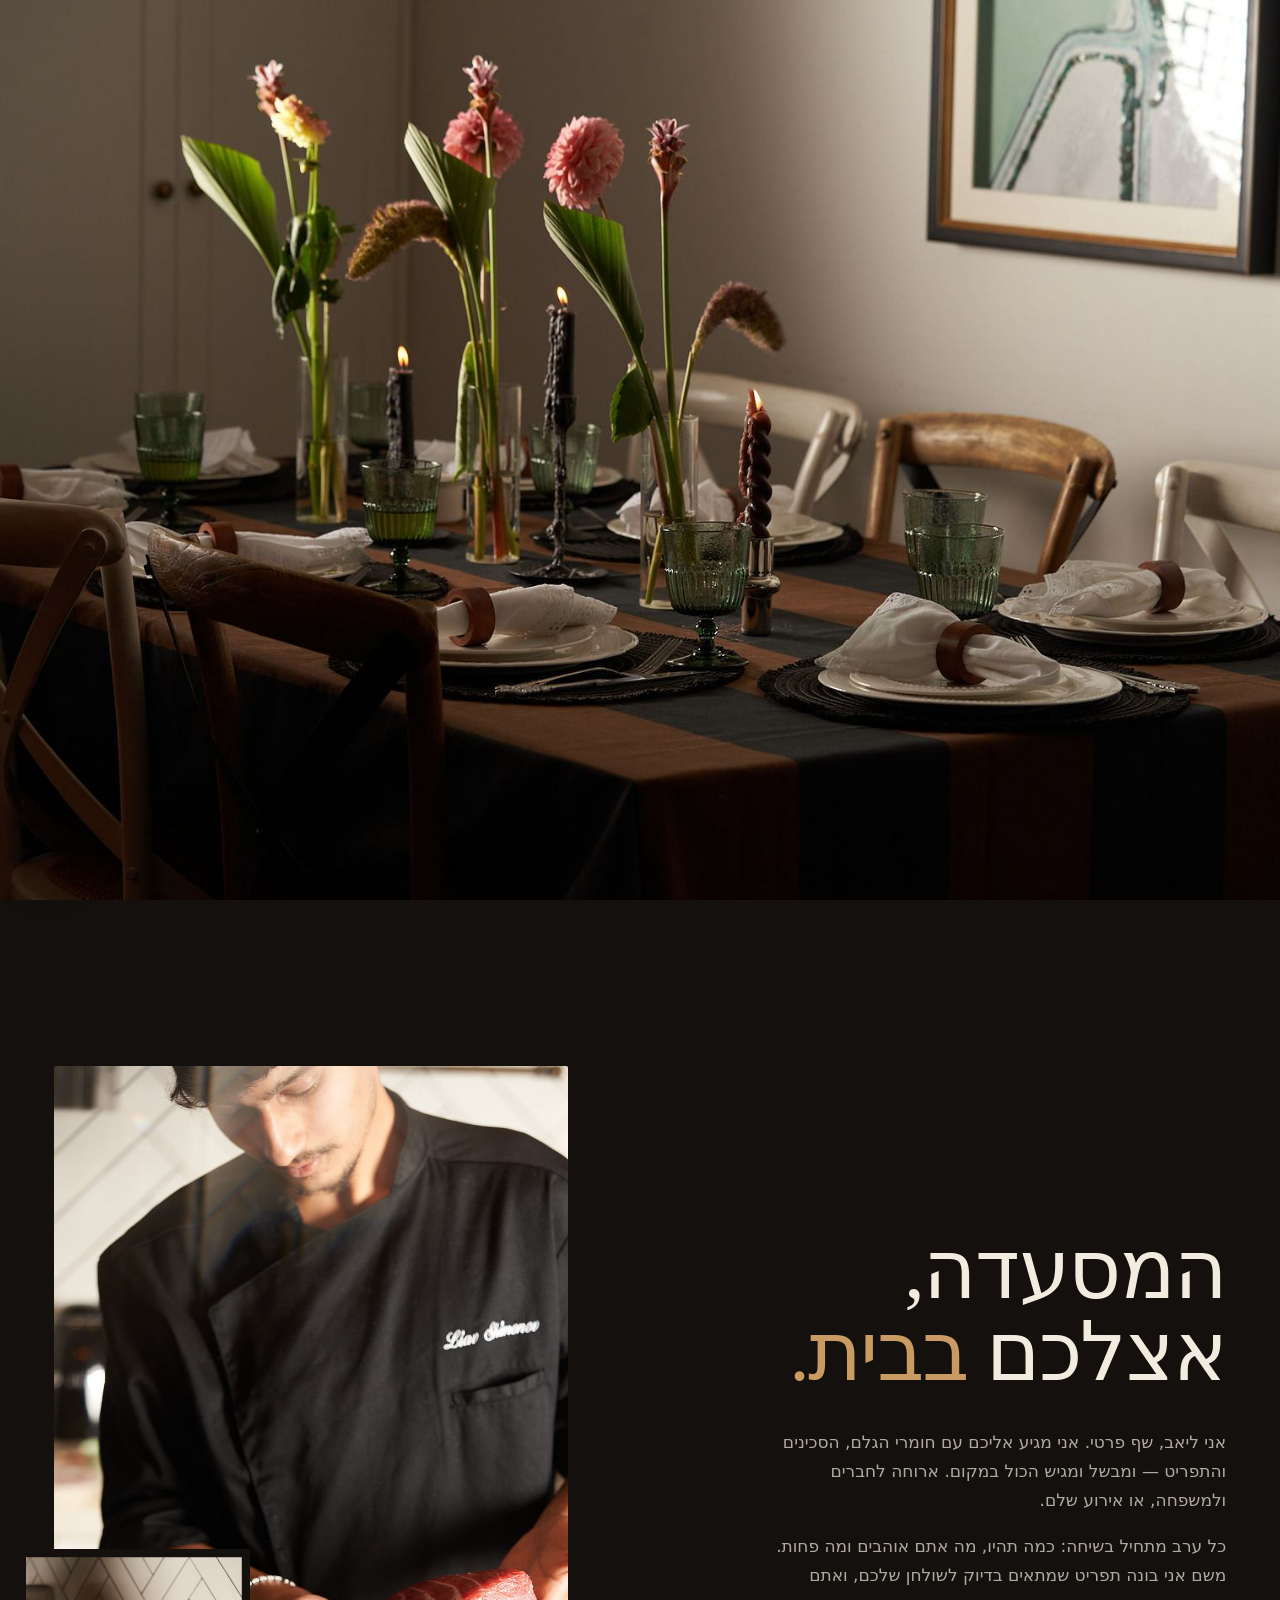
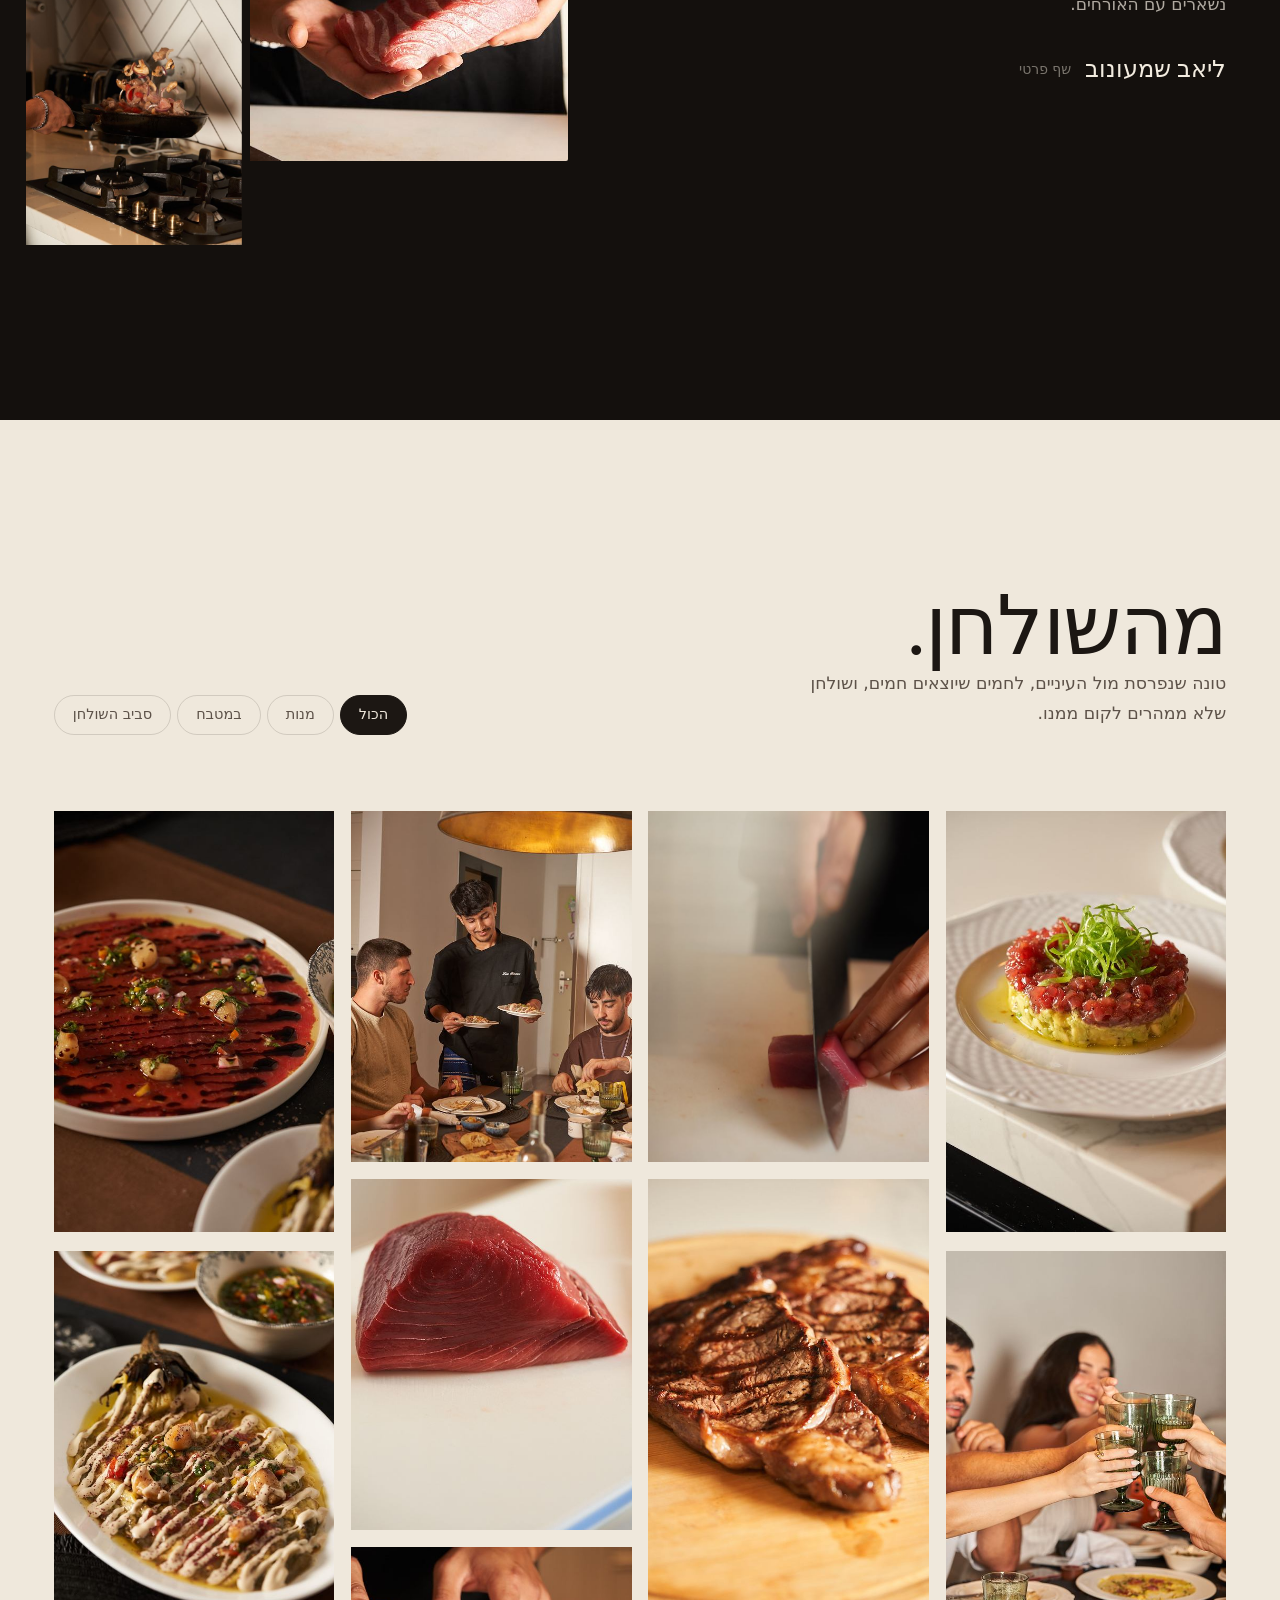
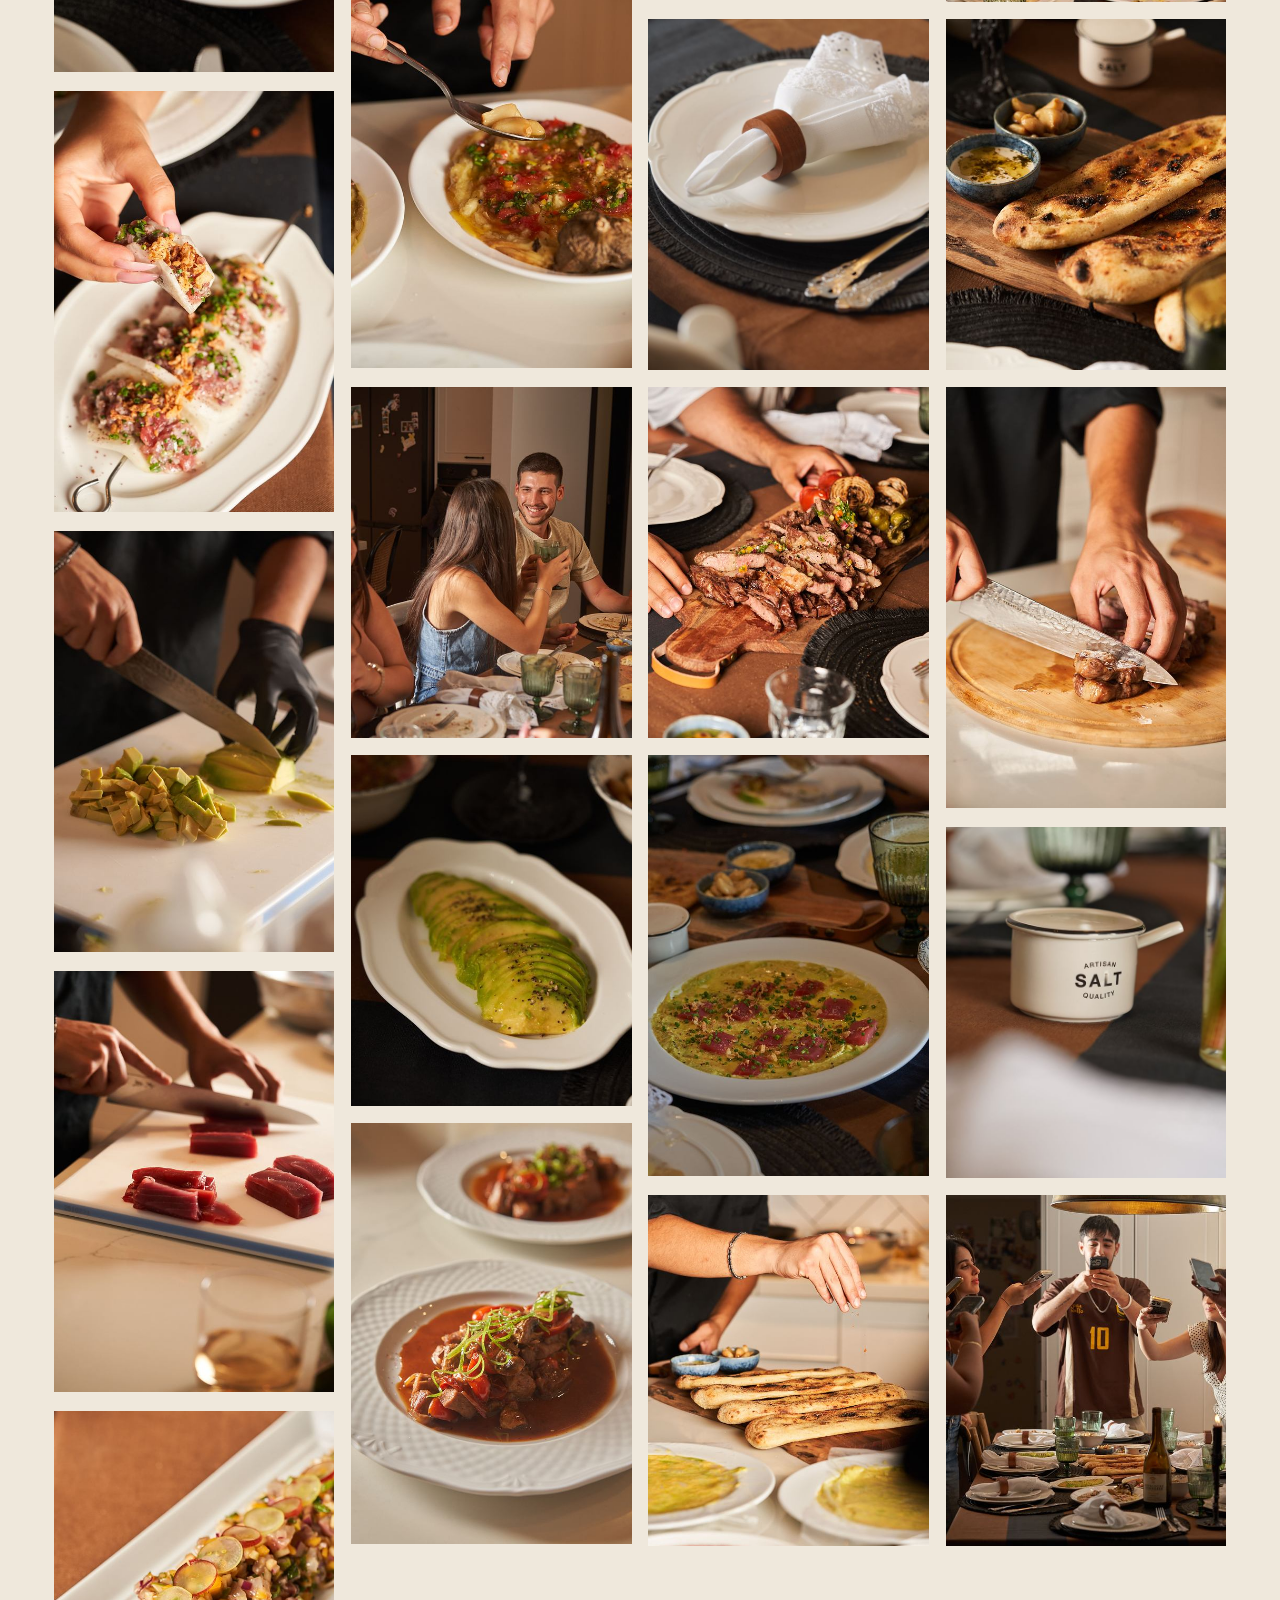
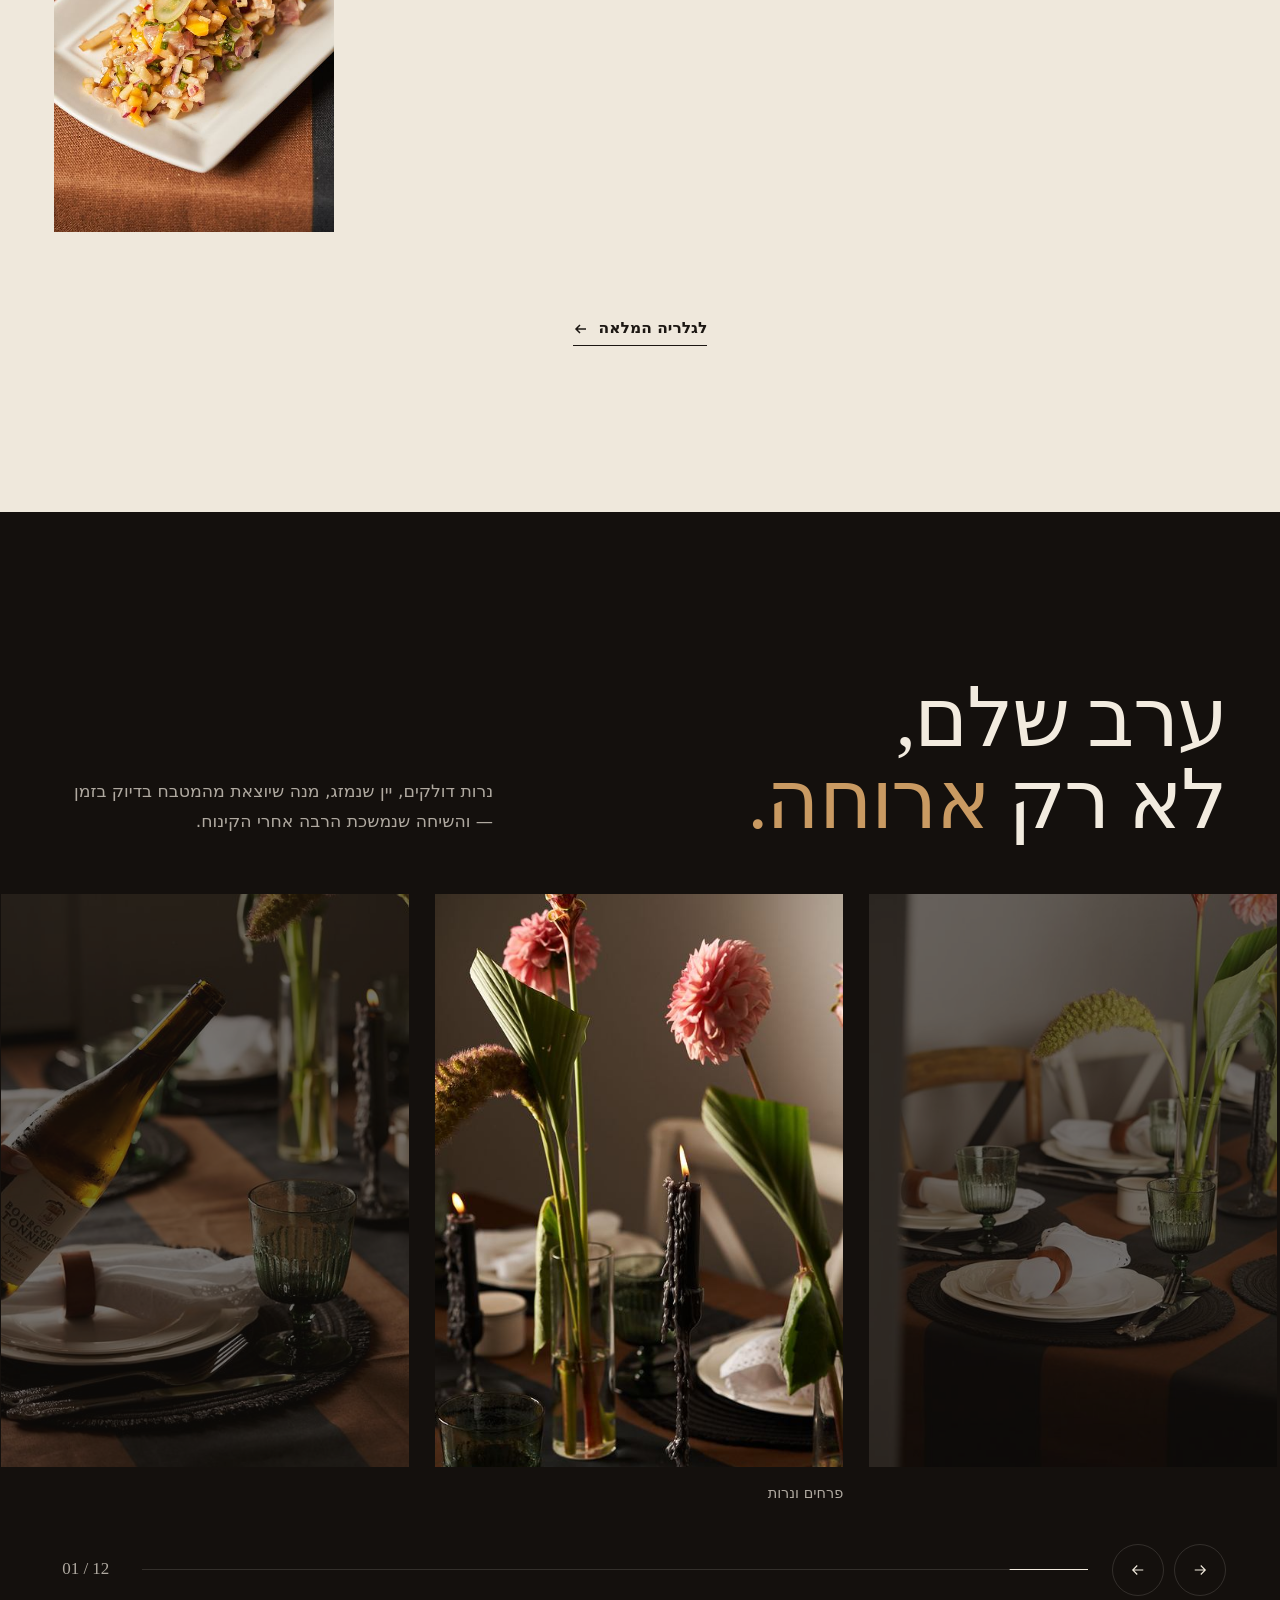
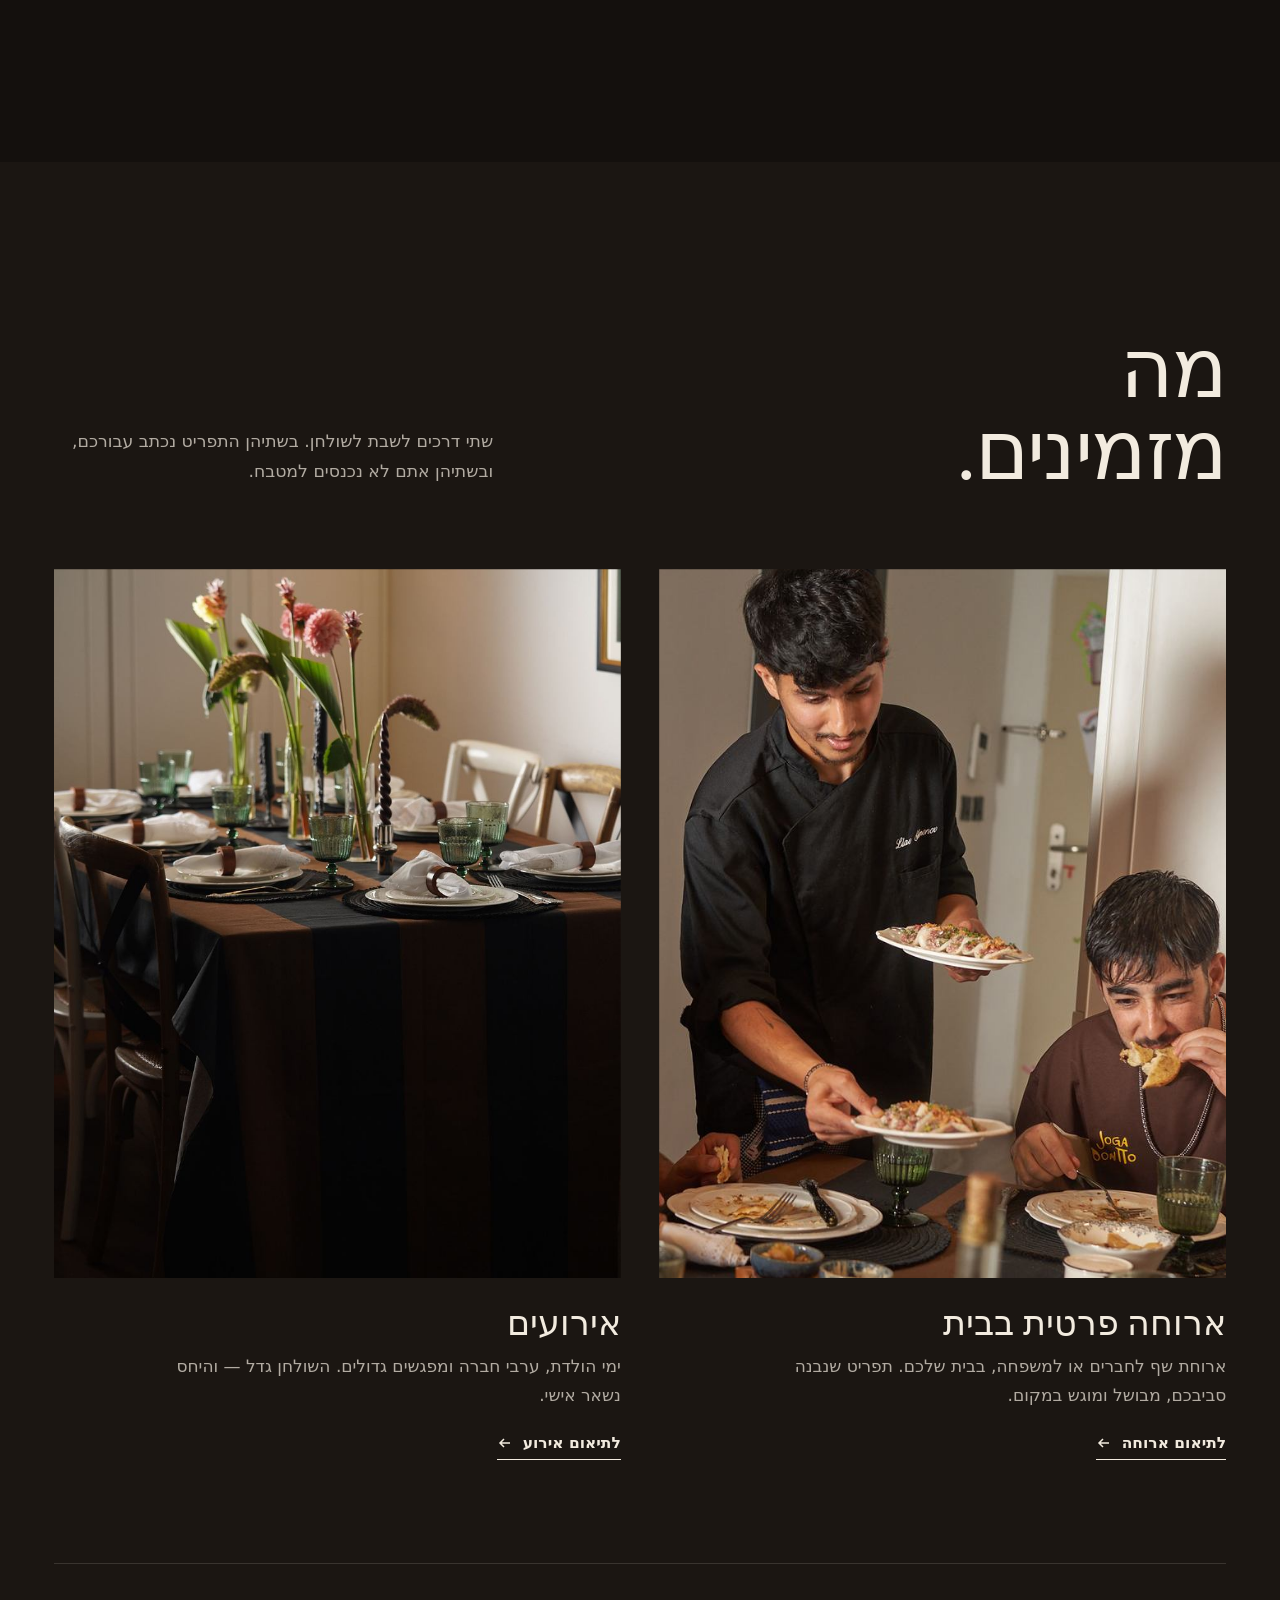
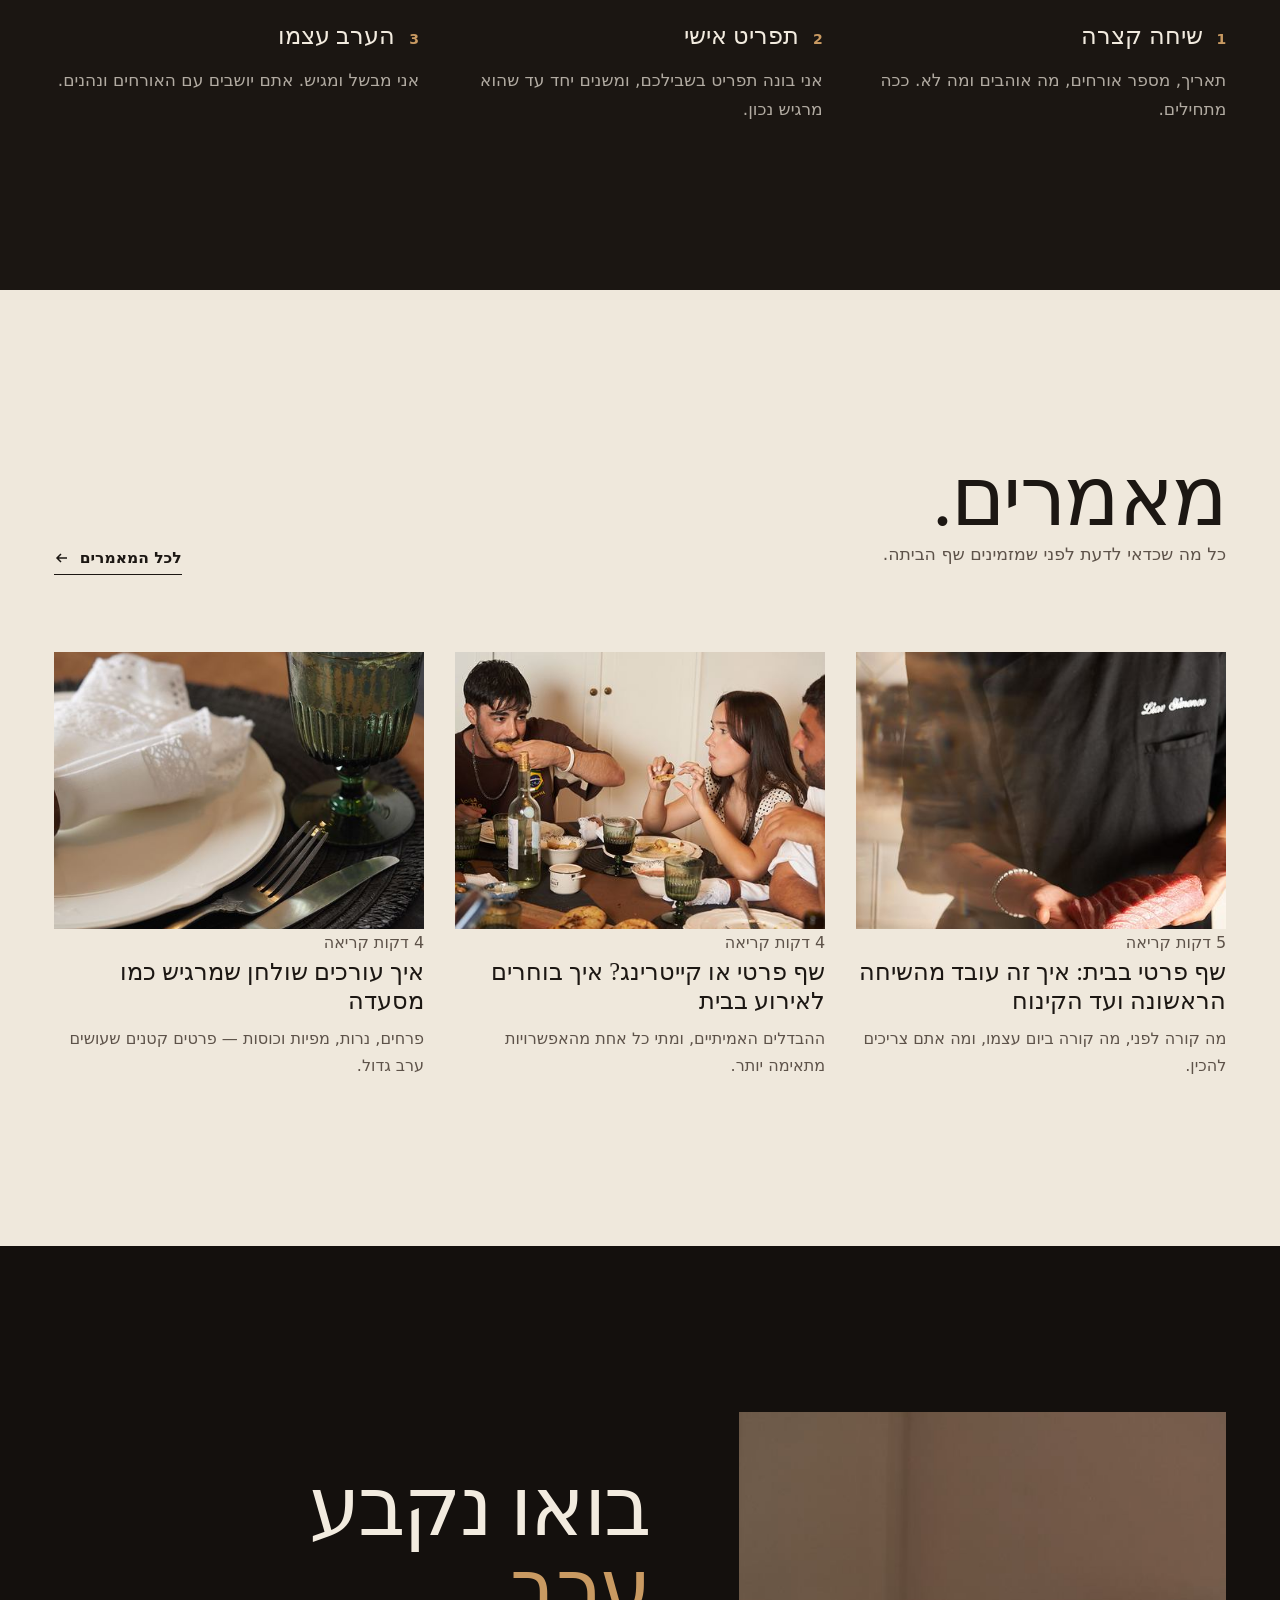
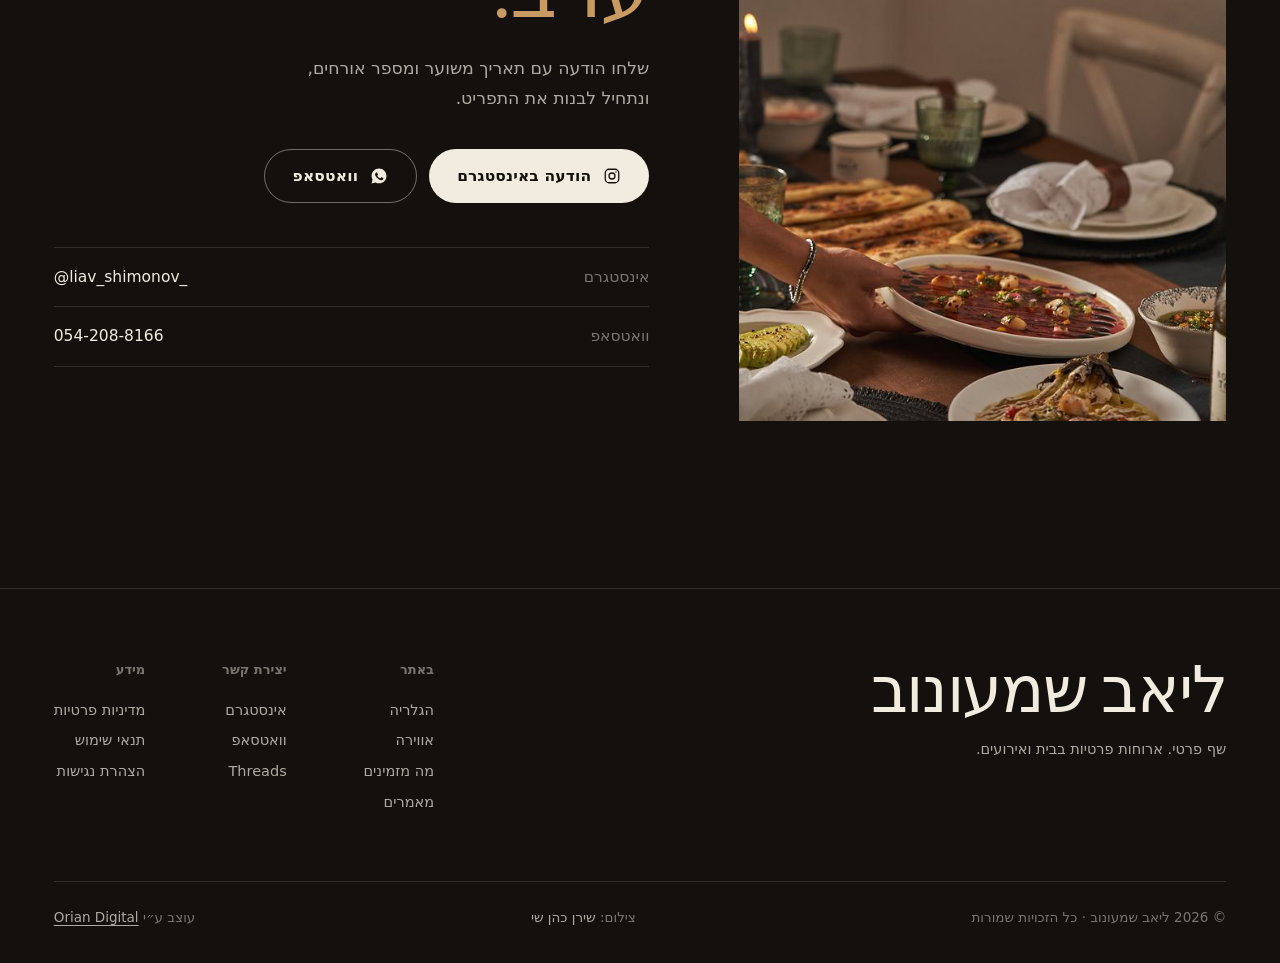
==== index.html @ 71507f9e "Rebuild as a gallery-first site with the professional shoot Shorter and closer to a photo gallery, p" ====
<!DOCTYPE html>
<html lang="he" dir="rtl">
<head>
  <meta charset="UTF-8" />
  <meta name="viewport" content="width=device-width,initial-scale=1,viewport-fit=cover" />
  <meta http-equiv="Content-Security-Policy" content="default-src 'self'; img-src 'self' data: https:; style-src 'self' 'unsafe-inline' https://fonts.googleapis.com; font-src 'self' data: https://fonts.gstatic.com; script-src 'self'; connect-src 'self'; base-uri 'self'; form-action 'self'; upgrade-insecure-requests" />
  <meta name="referrer" content="strict-origin-when-cross-origin" />
  <title>ליאב שמעונוב · שף פרטי — ארוחות שף בבית ואירועים</title>
  <meta name="description" content="ליאב שמעונוב, שף פרטי. ארוחות שף פרטיות בבית שלכם ואירועים — תפריט שנבנה סביבכם, מבושל ומוגש במקום. אוכל. אנשים. חוויות." />
  <link rel="canonical" href="https://oriantoledano-ship-it.github.io/liav-chef/" />
  <meta property="og:type" content="website" />
  <meta property="og:locale" content="he_IL" />
  <meta property="og:title" content="ליאב שמעונוב · שף פרטי" />
  <meta property="og:description" content="ארוחות שף פרטיות בבית ואירועים. אוכל. אנשים. חוויות." />
  <meta property="og:image" content="https://oriantoledano-ship-it.github.io/liav-chef/assets/img/hero-wide-1200.jpg" />
  <meta property="og:url" content="https://oriantoledano-ship-it.github.io/liav-chef/" />
  <meta name="twitter:card" content="summary_large_image" />
  <meta name="theme-color" content="#14100d" />
  <link rel="icon" type="image/png" href="assets/favicon.png" />
  <link rel="apple-touch-icon" href="assets/favicon.png" />
  <link rel="preconnect" href="https://fonts.googleapis.com" />
  <link rel="preconnect" href="https://fonts.gstatic.com" crossorigin />
  <link href="https://fonts.googleapis.com/css2?family=Frank+Ruhl+Libre:wght@300;400;500&family=Assistant:wght@300;400;600&display=swap" rel="stylesheet" />
  <link rel="preload" as="image" href="assets/img/hero-wide-2000.jpg" media="(min-width:761px)" />
  <link rel="preload" as="image" href="assets/img/hero-tall-800.jpg" media="(max-width:760px)" />
  <link rel="stylesheet" href="assets/vendor/swiper-bundle.min.css" />
  <link rel="stylesheet" href="assets/site.css?v=1" />
  <script src="assets/boot.js?v=1"></script>
  <noscript><style>.ld{display:none!important}</style></noscript>
  <script type="application/ld+json">
  {"@context":"https://schema.org","@type":"Person","name":"ליאב שמעונוב","jobTitle":"שף פרטי","description":"ארוחות שף פרטיות בבית ואירועים","url":"https://oriantoledano-ship-it.github.io/liav-chef/","image":"https://oriantoledano-ship-it.github.io/liav-chef/assets/img/chef-tuna-800.jpg","sameAs":["https://www.instagram.com/liav_shimonov_/","https://www.threads.com/@liav_shimonov_"]}
  </script>
</head>
<body>
  <a href="#main" class="skip">דילוג לתוכן המרכזי</a>

  <div class="ld" id="ld" aria-hidden="true">
    <div class="ld__f"><img src="assets/img/ld-cut-900.jpg" alt="" /></div>
    <div class="ld__f"><img src="assets/img/ld-plate-900.jpg" alt="" /></div>
    <div class="ld__f"><img src="assets/img/ld-drizzle-900.jpg" alt="" /></div>
    <div class="ld__f"><img src="assets/img/ld-candle-900.jpg" alt="" /></div>
    <picture class="ld__f ld__f--hero">
      <source media="(max-width:760px)" srcset="assets/img/hero-tall-800.jpg 533w, assets/img/hero-tall-1400.jpg 933w, assets/img/hero-tall-2048.jpg 1365w" sizes="100vw" />
      <img src="assets/img/hero-wide-2000.jpg" srcset="assets/img/hero-wide-1200.jpg 1200w, assets/img/hero-wide-2000.jpg 1600w" sizes="100vw" alt="" />
    </picture>
    <div class="ld__cap"><span class="ld__name"><span>ליאב שמעונוב</span></span><span class="ld__line"><i></i></span></div>
  </div>

  <header class="nav" id="nav">
    <div class="shell nav__row">
      <a href="#top" class="brand" aria-label="ליאב שמעונוב, שף פרטי — לראש העמוד"><b>ליאב שמעונוב</b><small>שף פרטי</small></a>
      <nav class="nav__links" aria-label="ניווט ראשי">
        <a href="#gallery">הגלריה</a>
        <a href="#atmosphere">אווירה</a>
        <a href="#services">מה מזמינים</a>
        <a href="#journal">מאמרים</a>
        <a href="#contact">יצירת קשר</a>
      </nav>
      <a href="https://ig.me/m/liav_shimonov_" target="_blank" rel="noopener noreferrer" class="btn btn--light nav__cta">להזמנת ערב</a>
      <button class="burger" aria-label="פתיחת תפריט" aria-expanded="false" aria-controls="drawer"><i></i><i></i></button>
    </div>
  </header>
  <div class="drawer" id="drawer" aria-hidden="true">
    <a href="#gallery">הגלריה</a>
    <a href="#atmosphere">אווירה</a>
    <a href="#services">מה מזמינים</a>
    <a href="#journal">מאמרים</a>
    <a href="#contact">יצירת קשר</a>
    <div class="drawer__foot"><a href="https://ig.me/m/liav_shimonov_" target="_blank" rel="noopener noreferrer">הודעה באינסטגרם</a><a href="https://wa.me/972542088166" target="_blank" rel="noopener noreferrer">וואטסאפ</a></div>
  </div>

  <main id="main">
    <section class="hero" id="top" aria-label="ליאב שמעונוב, שף פרטי">
      <picture class="hero__media">
        <source media="(max-width:760px)" srcset="assets/img/hero-tall-800.jpg 533w, assets/img/hero-tall-1400.jpg 933w, assets/img/hero-tall-2048.jpg 1365w" sizes="100vw" />
        <img src="assets/img/hero-wide-2000.jpg" srcset="assets/img/hero-wide-1200.jpg 1200w, assets/img/hero-wide-2000.jpg 1600w" sizes="100vw" alt="שולחן ארוך ערוך לארוחת שף: נרות דולקים, פרחים בבקבוקי זכוכית וכוסות ירוקות" fetchpriority="high" />
      </picture>
      <div class="shell hero__in">
        <div>
          <h1><span class="ln"><span>ליאב</span></span><span class="ln"><span>שמעונוב</span></span></h1>
          <p class="hero__sub" data-h="2"><b>שף פרטי.</b> אוכל. אנשים. חוויות.</p>
          <div class="hero__cta" data-h="3">
            <a href="https://ig.me/m/liav_shimonov_" target="_blank" rel="noopener noreferrer" class="btn btn--light">להזמנת ערב
              <svg viewBox="0 0 24 24" fill="none" stroke="currentColor" stroke-width="1.6" aria-hidden="true"><path d="M19 12H5M11 6l-6 6 6 6"/></svg></a>
            <a href="#gallery" class="btn btn--line">לגלריה</a>
          </div>
        </div>
        <div class="hero__side" data-h="4">
          <p>ארוחות פרטיות בבית<br />ואירועים</p>
          <span class="hero__cue"><i></i> גללו</span>
        </div>
      </div>
    </section>

    <section class="sec" id="about">
      <div class="shell about">
        <div class="about__txt">
          <h2 class="h2" data-split><span class="ln"><span>המסעדה,</span></span><span class="ln"><span>אצלכם <em>בבית.</em></span></span></h2>
          <p class="rv">אני ליאב, שף פרטי. אני מגיע אליכם עם חומרי הגלם, הסכינים והתפריט — ומבשל ומגיש הכול במקום. ארוחה לחברים ולמשפחה, או אירוע שלם.</p>
          <p class="rv">כל ערב מתחיל בשיחה: כמה תהיו, מה אתם אוהבים ומה פחות. משם אני בונה תפריט שמתאים בדיוק לשולחן שלכם, ואתם נשארים עם האורחים.</p>
          <div class="about__sig rv"><b>ליאב שמעונוב</b> שף פרטי</div>
        </div>
        <div class="about__pics">
          <div class="pic pic--rv pic--par about__main"><img src="assets/img/chef-tuna-800.jpg" srcset="assets/img/chef-tuna-800.jpg 533w, assets/img/chef-tuna-1400.jpg 933w" sizes="(max-width:900px) 92vw, 44vw" alt="ליאב במעיל שף שחור מחזיק נתח טונה טרי במטבח" loading="lazy" /></div>
          <div class="pic pic--rv about__small"><img src="assets/img/chef-flame-1000.jpg" alt="מחבת על האש עם להבה במטבח" loading="lazy" /></div>
        </div>
      </div>
    </section>

    <section class="sec sec--linen" id="gallery">
      <div class="shell">
        <div class="head">
          <div>
            <h2 class="h2" data-split><span class="ln"><span>מהשולחן.</span></span></h2>
            <p class="lede rv">טונה שנפרסת מול העיניים, לחמים שיוצאים חמים, ושולחן שלא ממהרים לקום ממנו.</p>
          </div>
          <div class="filters rv" role="group" aria-label="סינון הגלריה">
            <button type="button" data-filter="all" aria-pressed="true">הכול</button>
            <button type="button" data-filter="dish" aria-pressed="false">מנות</button>
            <button type="button" data-filter="kitchen" aria-pressed="false">במטבח</button>
            <button type="button" data-filter="table" aria-pressed="false">סביב השולחן</button>
          </div>
        </div>
        <div class="grid" id="grid">
          <button type="button" class="gi" data-cat="dish" data-full="assets/img/g-tartare-1600.jpg"><img src="assets/img/g-tartare-800.jpg" alt="טרטר טונה על בסיס אבוקדו עם עשבי תיבול, בצלחת לבנה" loading="lazy" width="533" height="800" /><figcaption>טרטר טונה</figcaption></button>
          <button type="button" class="gi" data-cat="kitchen" data-full="assets/img/g-cut-1600.jpg"><img src="assets/img/g-cut-800.jpg" alt="סכין שף חותכת קוביית טונה על קרש לבן" loading="lazy" width="600" height="800" /><figcaption>חיתוך טונה</figcaption></button>
          <button type="button" class="gi" data-cat="table" data-full="assets/img/g-serve-1600.jpg"><img src="assets/img/g-serve-800.jpg" alt="ליאב מגיש מנות לאורחים סביב שולחן האוכל" loading="lazy" width="533" height="800" /><figcaption>מגישים</figcaption></button>
          <button type="button" class="gi" data-cat="dish" data-full="assets/img/g-carpaccio-1600.jpg"><img src="assets/img/g-carpaccio-800.jpg" alt="קרפצ׳יו פרוס דק עם שום קונפי ורוטב כהה" loading="lazy" width="533" height="800" /><figcaption>קרפצ׳יו</figcaption></button>
          <button type="button" class="gi" data-cat="dish" data-full="assets/img/g-steak-1600.jpg"><img src="assets/img/g-steak-800.jpg" alt="סטייק צלוי עם סימני גריל על קרש עץ" loading="lazy" width="533" height="800" /><figcaption>סטייק מהגריל</figcaption></button>
          <button type="button" class="gi" data-cat="kitchen" data-full="assets/img/g-loin-1600.jpg"><img src="assets/img/g-loin-800.jpg" alt="נתח טונה אדום וטרי על משטח לבן" loading="lazy" width="533" height="800" /><figcaption>נתח טונה טרי</figcaption></button>
          <button type="button" class="gi" data-cat="table" data-full="assets/img/g-toast-1600.jpg"><img src="assets/img/g-toast-800.jpg" alt="אורחים מרימים כוסות לחיים סביב השולחן" loading="lazy" width="533" height="800" /><figcaption>לחיים</figcaption></button>
          <button type="button" class="gi" data-cat="dish" data-full="assets/img/g-eggplant-1600.jpg"><img src="assets/img/g-eggplant-800.jpg" alt="חציל שרוף עם טחינה, עגבניות ושמן זית" loading="lazy" width="533" height="800" /><figcaption>חציל שרוף וטחינה</figcaption></button>
          <button type="button" class="gi" data-cat="kitchen" data-full="assets/img/g-spoon-1600.jpg"><img src="assets/img/g-spoon-800.jpg" alt="ידיים מסדרות שום קונפי על מנה בכף" loading="lazy" width="533" height="800" /><figcaption>הרכבת המנה</figcaption></button>
          <button type="button" class="gi" data-cat="dish" data-full="assets/img/g-bread-1600.jpg"><img src="assets/img/g-bread-800.jpg" alt="לחמים חמים ושחומים על קרש עץ" loading="lazy" width="533" height="800" /><figcaption>לחמים חמים</figcaption></button>
          <button type="button" class="gi" data-cat="table" data-full="assets/img/g-napkin-1600.jpg"><img src="assets/img/g-napkin-800.jpg" alt="צלחת לבנה עם מפית תחרה וטבעת עץ, סכו״ם כסף" loading="lazy" width="600" height="800" /><figcaption>השולחן מוכן</figcaption></button>
          <button type="button" class="gi" data-cat="dish" data-full="assets/img/g-tuna-bite-1600.jpg"><img src="assets/img/g-tuna-bite-800.jpg" alt="יד מרימה ביס טונה מצלחת הגשה" loading="lazy" width="533" height="800" /><figcaption>ביס טונה</figcaption></button>
          <button type="button" class="gi" data-cat="kitchen" data-full="assets/img/g-slice-steak-1600.jpg"><img src="assets/img/g-slice-steak-800.jpg" alt="פריסת סטייק בסכין דמשקאית על קרש עץ עגול" loading="lazy" width="533" height="800" /><figcaption>פריסת סטייק</figcaption></button>
          <button type="button" class="gi" data-cat="dish" data-full="assets/img/g-steak-board-1600.jpg"><img src="assets/img/g-steak-board-800.jpg" alt="סטייק פרוס על קרש עם ירקות צלויים, מוגש לשולחן" loading="lazy" width="533" height="800" /><figcaption>סטייק פרוס לשולחן</figcaption></button>
          <button type="button" class="gi" data-cat="table" data-full="assets/img/g-laugh-1600.jpg"><img src="assets/img/g-laugh-800.jpg" alt="אורחים צוחקים ומשוחחים ליד השולחן" loading="lazy" width="533" height="800" /><figcaption>ערב עם חברים</figcaption></button>
          <button type="button" class="gi" data-cat="kitchen" data-full="assets/img/g-avo-dice-1600.jpg"><img src="assets/img/g-avo-dice-800.jpg" alt="חיתוך אבוקדו לקוביות עם כפפה שחורה" loading="lazy" width="533" height="800" /><figcaption>קוביות אבוקדו</figcaption></button>
          <button type="button" class="gi" data-cat="dish" data-full="assets/img/g-tuna-oil-1600.jpg"><img src="assets/img/g-tuna-oil-800.jpg" alt="קוביות טונה נאה בשמן זית ועשבי תיבול בצלחת עמוקה" loading="lazy" width="533" height="800" /><figcaption>טונה בשמן זית</figcaption></button>
          <button type="button" class="gi" data-cat="dish" data-full="assets/img/g-avocado-1600.jpg"><img src="assets/img/g-avocado-800.jpg" alt="אבוקדו פרוס דק בצלחת הגשה לבנה" loading="lazy" width="533" height="800" /><figcaption>אבוקדו פרוס</figcaption></button>
          <button type="button" class="gi" data-cat="table" data-full="assets/img/g-salt-1600.jpg"><img src="assets/img/g-salt-800.jpg" alt="סיר מלח קטן על השולחן" loading="lazy" width="600" height="800" /><figcaption>מלח על השולחן</figcaption></button>
          <button type="button" class="gi" data-cat="kitchen" data-full="assets/img/g-blocks-1600.jpg"><img src="assets/img/g-blocks-800.jpg" alt="קוביות טונה חתוכות על קרש" loading="lazy" width="533" height="800" /><figcaption>קוביות טונה</figcaption></button>
          <button type="button" class="gi" data-cat="dish" data-full="assets/img/g-stew-1600.jpg"><img src="assets/img/g-stew-800.jpg" alt="תבשיל בשר ברוטב עגבניות עם בצל ירוק" loading="lazy" width="533" height="800" /><figcaption>תבשיל ברוטב עגבניות</figcaption></button>
          <button type="button" class="gi" data-cat="table" data-full="assets/img/g-phones-1600.jpg"><img src="assets/img/g-phones-800.jpg" alt="אורחים מצלמים את השולחן לפני שמתחילים לאכול" loading="lazy" width="533" height="800" /><figcaption>קודם מצלמים</figcaption></button>
          <button type="button" class="gi" data-cat="kitchen" data-full="assets/img/g-bread-salt-1600.jpg"><img src="assets/img/g-bread-salt-800.jpg" alt="פיזור מלח על לחמים לפני ההגשה" loading="lazy" width="533" height="800" /><figcaption>תיבול אחרון</figcaption></button>
          <button type="button" class="gi" data-cat="dish" data-full="assets/img/g-salsa-1600.jpg"><img src="assets/img/g-salsa-800.jpg" alt="סלט קצוץ צבעוני על צלחת הגשה מוארכת" loading="lazy" width="533" height="800" /><figcaption>סלט קצוץ</figcaption></button>
        </div>
        <div class="grid__more rv">
          <a class="link" href="https://shiran.pixieset.com/liavshimonov/" target="_blank" rel="noopener noreferrer">לגלריה המלאה
            <svg viewBox="0 0 16 16" fill="none" stroke="currentColor" stroke-width="1.5" aria-hidden="true"><path d="M13 8H3M7 4 3 8l4 4"/></svg></a>
        </div>
      </div>
    </section>

    <section class="sec car" id="atmosphere">
      <div class="shell">
        <div class="head">
          <h2 class="h2" data-split><span class="ln"><span>ערב שלם,</span></span><span class="ln"><span>לא רק <em>ארוחה.</em></span></span></h2>
          <p class="lede rv">נרות דולקים, יין שנמזג, מנה שיוצאת מהמטבח בדיוק בזמן — והשיחה שנמשכת הרבה אחרי הקינוח.</p>
        </div>
      </div>
      <div class="swiper car__swiper" data-cursor="גררו">
        <div class="swiper-wrapper">
          <div class="swiper-slide"><figure class="car__fig"><div class="car__img"><img src="assets/img/c-flowers-800.jpg" srcset="assets/img/c-flowers-800.jpg 533w, assets/img/c-flowers-1400.jpg 933w" sizes="(max-width:760px) 70vw, 32vw" alt="פרחים בבקבוקי זכוכית ונרות שחורים על השולחן" loading="lazy" /></div><figcaption class="car__cap">פרחים ונרות</figcaption></figure></div>
          <div class="swiper-slide"><figure class="car__fig"><div class="car__img"><img src="assets/img/c-wine-800.jpg" srcset="assets/img/c-wine-800.jpg 533w, assets/img/c-wine-1400.jpg 933w" sizes="(max-width:760px) 70vw, 32vw" alt="מזיגת יין לבן לכוס ירוקה" loading="lazy" /></div><figcaption class="car__cap">יין לפתיחה</figcaption></figure></div>
          <div class="swiper-slide"><figure class="car__fig"><div class="car__img"><img src="assets/img/c-garlic-800.jpg" srcset="assets/img/c-garlic-800.jpg 533w, assets/img/c-garlic-1400.jpg 933w" sizes="(max-width:760px) 70vw, 32vw" alt="קערת שום קונפי ליד נר דולק" loading="lazy" /></div><figcaption class="car__cap">שום קונפי</figcaption></figure></div>
          <div class="swiper-slide"><figure class="car__fig"><div class="car__img"><img src="assets/img/c-serving-800.jpg" srcset="assets/img/c-serving-800.jpg 533w, assets/img/c-serving-1400.jpg 933w" sizes="(max-width:760px) 70vw, 32vw" alt="ליאב מניח מנה על השולחן בין האורחים" loading="lazy" /></div><figcaption class="car__cap">מהמטבח לשולחן</figcaption></figure></div>
          <div class="swiper-slide is-wide"><figure class="car__fig"><div class="car__img"><img src="assets/img/c-candles-900.jpg" srcset="assets/img/c-candles-900.jpg 900w, assets/img/c-candles-1600.jpg 1600w" sizes="(max-width:760px) 86vw, 60vw" alt="צלחות ערוכות, כוסות ירוקות ונרות דולקים לאורך השולחן" loading="lazy" /></div><figcaption class="car__cap">רגע לפני שמתיישבים</figcaption></figure></div>
          <div class="swiper-slide"><figure class="car__fig"><div class="car__img"><img src="assets/img/c-dahlia-800.jpg" srcset="assets/img/c-dahlia-800.jpg 533w, assets/img/c-dahlia-1400.jpg 933w" sizes="(max-width:760px) 70vw, 32vw" alt="דליה ורודה ועלים בבקבוק על השולחן" loading="lazy" /></div><figcaption class="car__cap">הפרטים הקטנים</figcaption></figure></div>
          <div class="swiper-slide"><figure class="car__fig"><div class="car__img"><img src="assets/img/c-guests-800.jpg" srcset="assets/img/c-guests-800.jpg 533w, assets/img/c-guests-1400.jpg 933w" sizes="(max-width:760px) 70vw, 32vw" alt="אורחים משוחחים ומחייכים סביב השולחן" loading="lazy" /></div><figcaption class="car__cap">שיחה סביב השולחן</figcaption></figure></div>
          <div class="swiper-slide"><figure class="car__fig"><div class="car__img"><img src="assets/img/c-garnish-800.jpg" srcset="assets/img/c-garnish-800.jpg 533w, assets/img/c-garnish-1400.jpg 933w" sizes="(max-width:760px) 70vw, 32vw" alt="אצבעות מפזרות גימור אחרון על מנה" loading="lazy" /></div><figcaption class="car__cap">הגימור האחרון</figcaption></figure></div>
          <div class="swiper-slide"><figure class="car__fig"><div class="car__img"><img src="assets/img/c-plate-800.jpg" srcset="assets/img/c-plate-800.jpg 533w, assets/img/c-plate-1400.jpg 933w" sizes="(max-width:760px) 70vw, 32vw" alt="צלחת לבנה עם מפית תחרה על מפת שולחן" loading="lazy" /></div><figcaption class="car__cap">צלחת שמחכה</figcaption></figure></div>
          <div class="swiper-slide"><figure class="car__fig"><div class="car__img"><img src="assets/img/c-bottle-800.jpg" srcset="assets/img/c-bottle-800.jpg 533w, assets/img/c-bottle-1400.jpg 933w" sizes="(max-width:760px) 70vw, 32vw" alt="בקבוק יין לבן על השולחן בין המנות" loading="lazy" /></div><figcaption class="car__cap">בקבוק על השולחן</figcaption></figure></div>
          <div class="swiper-slide"><figure class="car__fig"><div class="car__img"><img src="assets/img/c-saltpot-800.jpg" srcset="assets/img/c-saltpot-800.jpg 533w, assets/img/c-saltpot-1400.jpg 933w" sizes="(max-width:760px) 70vw, 32vw" alt="כלי מלח קטן על מפת שולחן חומה" loading="lazy" /></div><figcaption class="car__cap">מלח גס</figcaption></figure></div>
          <div class="swiper-slide"><figure class="car__fig"><div class="car__img"><img src="assets/img/c-table-800.jpg" srcset="assets/img/c-table-800.jpg 600w, assets/img/c-table-1400.jpg 1050w" sizes="(max-width:760px) 70vw, 32vw" alt="שולחן ערוך עם פרחים וכוסות, לפני שהאורחים מגיעים" loading="lazy" /></div><figcaption class="car__cap">לפני שהאורחים מגיעים</figcaption></figure></div>
        </div>
      </div>
      <div class="shell">
        <div class="car__bar">
          <div class="car__nav">
            <button type="button" class="car__prev" aria-label="לתמונה הקודמת"><svg viewBox="0 0 24 24" fill="none" stroke="currentColor" stroke-width="1.5" aria-hidden="true"><path d="M5 12h14M13 6l6 6-6 6"/></svg></button>
            <button type="button" class="car__next" aria-label="לתמונה הבאה"><svg viewBox="0 0 24 24" fill="none" stroke="currentColor" stroke-width="1.5" aria-hidden="true"><path d="M19 12H5M11 6l-6 6 6 6"/></svg></button>
          </div>
          <div class="car__prog" aria-hidden="true"><i></i></div>
          <div class="car__count" aria-live="polite" dir="ltr"><span data-cur>01</span> / <span data-tot>12</span></div>
        </div>
      </div>
    </section>

    <section class="sec sec--bg2" id="services">
      <div class="shell">
        <div class="head">
          <h2 class="h2" data-split><span class="ln"><span>מה</span></span><span class="ln"><span>מזמינים.</span></span></h2>
          <p class="lede rv">שתי דרכים לשבת לשולחן. בשתיהן התפריט נכתב עבורכם, ובשתיהן אתם לא נכנסים למטבח.</p>
        </div>
        <div class="svcs">
          <a class="svc rv" href="https://ig.me/m/liav_shimonov_" target="_blank" rel="noopener noreferrer">
            <div class="pic pic--rv"><img src="assets/img/s-dinner-700.jpg" srcset="assets/img/s-dinner-700.jpg 403w, assets/img/s-dinner-1200.jpg 690w" sizes="(max-width:760px) 92vw, 46vw" alt="ליאב מגיש מנה לאורחים בארוחה פרטית בבית" loading="lazy" /></div>
            <h3>ארוחה פרטית בבית</h3>
            <p>ארוחת שף לחברים או למשפחה, בבית שלכם. תפריט שנבנה סביבכם, מבושל ומוגש במקום.</p>
            <span class="link">לתיאום ארוחה <svg viewBox="0 0 16 16" fill="none" stroke="currentColor" stroke-width="1.5" aria-hidden="true"><path d="M13 8H3M7 4 3 8l4 4"/></svg></span>
          </a>
          <a class="svc rv" href="https://ig.me/m/liav_shimonov_" target="_blank" rel="noopener noreferrer">
            <div class="pic pic--rv"><img src="assets/img/s-events-700.jpg" srcset="assets/img/s-events-700.jpg 525w, assets/img/s-events-1200.jpg 900w" sizes="(max-width:760px) 92vw, 46vw" alt="שולחן אירוע ארוך ערוך עם פרחים וכוסות" loading="lazy" /></div>
            <h3>אירועים</h3>
            <p>ימי הולדת, ערבי חברה ומפגשים גדולים. השולחן גדל — והיחס נשאר אישי.</p>
            <span class="link">לתיאום אירוע <svg viewBox="0 0 16 16" fill="none" stroke="currentColor" stroke-width="1.5" aria-hidden="true"><path d="M13 8H3M7 4 3 8l4 4"/></svg></span>
          </a>
        </div>
        <div class="steps">
          <div class="rv"><h3><span>1</span>שיחה קצרה</h3><p>תאריך, מספר אורחים, מה אוהבים ומה לא. ככה מתחילים.</p></div>
          <div class="rv"><h3><span>2</span>תפריט אישי</h3><p>אני בונה תפריט בשבילכם, ומשנים יחד עד שהוא מרגיש נכון.</p></div>
          <div class="rv"><h3><span>3</span>הערב עצמו</h3><p>אני מבשל ומגיש. אתם יושבים עם האורחים ונהנים.</p></div>
        </div>
      </div>
    </section>

    <section class="sec sec--linen" id="journal">
      <div class="shell">
        <div class="head">
          <div>
            <h2 class="h2" data-split><span class="ln"><span>מאמרים.</span></span></h2>
            <p class="lede rv">כל מה שכדאי לדעת לפני שמזמינים שף הביתה.</p>
          </div>
          <a class="link rv" href="journal.html">לכל המאמרים <svg viewBox="0 0 16 16" fill="none" stroke="currentColor" stroke-width="1.5" aria-hidden="true"><path d="M13 8H3M7 4 3 8l4 4"/></svg></a>
        </div>
        <div class="cards">
          <a class="card rv" href="article-private-chef-at-home.html">
            <div class="pic"><img src="assets/img/a-chef-700.jpg" alt="ליאב מחזיק נתח טונה במטבח" loading="lazy" /></div>
            <p class="card__meta">5 דקות קריאה</p>
            <h3>שף פרטי בבית: איך זה עובד מהשיחה הראשונה ועד הקינוח</h3>
            <p>מה קורה לפני, מה קורה ביום עצמו, ומה אתם צריכים להכין.</p>
          </a>
          <a class="card rv" href="article-chef-or-catering.html">
            <div class="pic"><img src="assets/img/a-guests-700.jpg" alt="אורחים סביב שולחן עם מנות ולחמים" loading="lazy" /></div>
            <p class="card__meta">4 דקות קריאה</p>
            <h3>שף פרטי או קייטרינג? איך בוחרים לאירוע בבית</h3>
            <p>ההבדלים האמיתיים, ומתי כל אחת מהאפשרויות מתאימה יותר.</p>
          </a>
          <a class="card rv" href="article-table-setting.html">
            <div class="pic"><img src="assets/img/a-setting-700.jpg" alt="צלחת עם מפית תחרה וכוס ירוקה על שולחן ערוך" loading="lazy" /></div>
            <p class="card__meta">4 דקות קריאה</p>
            <h3>איך עורכים שולחן שמרגיש כמו מסעדה</h3>
            <p>פרחים, נרות, מפיות וכוסות — פרטים קטנים שעושים ערב גדול.</p>
          </a>
        </div>
      </div>
    </section>

    <section class="sec" id="contact">
      <div class="shell contact">
        <div class="pic pic--rv pic--par"><img src="assets/img/k-table-900.jpg" srcset="assets/img/k-table-900.jpg 600w, assets/img/k-table-1800.jpg 1200w" sizes="(max-width:900px) 92vw, 40vw" alt="מבט על שולחן מלא מנות, לחמים וכוסות יין" loading="lazy" /></div>
        <div>
          <h2 class="h2" data-split><span class="ln"><span>בואו נקבע</span></span><span class="ln"><span><em>ערב.</em></span></span></h2>
          <p class="lede rv">שלחו הודעה עם תאריך משוער ומספר אורחים, ונתחיל לבנות את התפריט.</p>
          <div class="contact__btns rv">
            <a href="https://ig.me/m/liav_shimonov_" target="_blank" rel="noopener noreferrer" class="btn btn--light">
              <svg viewBox="0 0 24 24" fill="none" stroke="currentColor" stroke-width="1.7" aria-hidden="true"><rect x="3" y="3" width="18" height="18" rx="5"/><circle cx="12" cy="12" r="4"/><circle cx="17.3" cy="6.7" r=".9" fill="currentColor" stroke="none"/></svg>
              הודעה באינסטגרם</a>
            <a href="https://wa.me/972542088166?text=%D7%94%D7%99%D7%99%20%D7%9C%D7%99%D7%90%D7%91%2C%20%D7%90%D7%A9%D7%9E%D7%97%20%D7%9C%D7%A7%D7%91%D7%95%D7%A2%20%D7%A2%D7%A8%D7%91" target="_blank" rel="noopener noreferrer" class="btn btn--line">
              <svg viewBox="0 0 24 24" fill="currentColor" aria-hidden="true"><path d="M12.04 2C6.58 2 2.13 6.45 2.13 11.91c0 1.75.46 3.45 1.32 4.95L2.05 22l5.25-1.38c1.45.79 3.08 1.21 4.74 1.21 5.46 0 9.91-4.45 9.91-9.91C21.95 6.45 17.5 2 12.04 2zm5.8 14.16c-.24.68-1.42 1.32-1.96 1.36-.5.05-.97.23-3.27-.68-2.77-1.09-4.51-3.92-4.65-4.1-.13-.18-1.11-1.48-1.11-2.82 0-1.34.7-2 .95-2.28.25-.27.54-.34.72-.34h.52c.17 0 .39-.02.61.47.23.55.77 1.9.84 2.04.07.14.11.3.02.48-.09.18-.14.3-.27.46-.14.16-.29.36-.41.48-.14.14-.28.29-.12.56.16.27.71 1.17 1.52 1.9 1.05.93 1.93 1.22 2.2 1.36.27.14.43.11.59-.07.16-.18.68-.79.86-1.07.18-.27.36-.23.61-.14.25.09 1.59.75 1.86.89.27.14.45.2.52.32.07.11.07.66-.17 1.34z"/></svg>
              וואטסאפ</a>
          </div>
          <ul class="contact__list rv">
            <li><span>אינסטגרם</span><a href="https://www.instagram.com/liav_shimonov_/" target="_blank" rel="noopener noreferrer" dir="ltr">@liav_shimonov_</a></li>
            <li><span>וואטסאפ</span><a href="https://wa.me/972542088166" target="_blank" rel="noopener noreferrer" dir="ltr">054-208-8166</a></li>
          </ul>
        </div>
      </div>
    </section>
  </main>

  <footer class="foot">
    <div class="shell">
      <div class="foot__top">
        <div class="foot__brand"><b>ליאב שמעונוב</b><p>שף פרטי. ארוחות פרטיות בבית ואירועים.</p></div>
        <div class="foot__cols">
          <div><h4>באתר</h4><a href="#gallery">הגלריה</a><a href="#atmosphere">אווירה</a><a href="#services">מה מזמינים</a><a href="journal.html">מאמרים</a></div>
          <div><h4>יצירת קשר</h4><a href="https://ig.me/m/liav_shimonov_" target="_blank" rel="noopener noreferrer">אינסטגרם</a><a href="https://wa.me/972542088166" target="_blank" rel="noopener noreferrer">וואטסאפ</a><a href="https://www.threads.com/@liav_shimonov_" target="_blank" rel="noopener noreferrer">Threads</a></div>
          <div><h4>מידע</h4><a href="privacy.html">מדיניות פרטיות</a><a href="terms.html">תנאי שימוש</a><a href="accessibility.html">הצהרת נגישות</a></div>
        </div>
      </div>
      <div class="foot__bottom">
        <div>© <span data-year>2026</span> ליאב שמעונוב · כל הזכויות שמורות</div>
        <div>צילום: <a href="https://www.instagram.com/shirancohenshay_photography/" target="_blank" rel="noopener noreferrer">שירן כהן שי</a></div>
        <div class="foot__credit">עוצב ע״י <a href="https://wa.me/972525372958" target="_blank" rel="noopener noreferrer">Orian Digital</a></div>
      </div>
    </div>
  </footer>

  <a class="mcta" href="https://ig.me/m/liav_shimonov_" target="_blank" rel="noopener noreferrer" aria-hidden="true" tabindex="-1">
    <svg viewBox="0 0 24 24" fill="none" stroke="currentColor" stroke-width="1.7" aria-hidden="true"><rect x="3" y="3" width="18" height="18" rx="5"/><circle cx="12" cy="12" r="4"/><circle cx="17.3" cy="6.7" r=".9" fill="currentColor" stroke="none"/></svg>
    להזמנת ערב</a>

  <div class="lb" id="lb" role="dialog" aria-modal="true" aria-label="תצוגת תמונה" aria-hidden="true">
    <img class="lb__img" alt="" />
    <button type="button" class="lb__btn lb__close" aria-label="סגירה"><svg viewBox="0 0 24 24" fill="none" stroke="currentColor" stroke-width="1.5" aria-hidden="true"><path d="M6 6l12 12M18 6 6 18"/></svg></button>
    <button type="button" class="lb__btn lb__prev" aria-label="התמונה הקודמת"><svg viewBox="0 0 24 24" fill="none" stroke="currentColor" stroke-width="1.5" aria-hidden="true"><path d="M5 12h14M13 6l6 6-6 6"/></svg></button>
    <button type="button" class="lb__btn lb__next" aria-label="התמונה הבאה"><svg viewBox="0 0 24 24" fill="none" stroke="currentColor" stroke-width="1.5" aria-hidden="true"><path d="M19 12H5M11 6l-6 6 6 6"/></svg></button>
    <p class="lb__meta"><b data-lb-cap></b><span data-lb-n dir="ltr"></span></p>
  </div>

  <div class="cur" aria-hidden="true"></div>

  <button class="a11y-btn" aria-label="פתיחת אפשרויות נגישות" aria-expanded="false" aria-controls="a11y-panel">
    <svg viewBox="0 0 24 24" fill="none" stroke="currentColor" stroke-width="1.8" aria-hidden="true"><circle cx="12" cy="4.5" r="2.2" fill="currentColor" stroke="none"/><path d="M4 8h16M9.5 8v7l-1.5 5M14.5 8v7l1.5 5M8 13h8"/></svg>
  </button>
  <div id="a11y-panel" class="a11y-panel" role="dialog" aria-labelledby="a11y-title" aria-hidden="true">
    <h4 id="a11y-title">נגישות</h4>
    <div class="a11y-row"><span>ניגודיות גבוהה</span><div class="a11y-ctrls"><button class="a11y-chip" data-key="contrast" data-val="off" aria-pressed="true">כבוי</button><button class="a11y-chip" data-key="contrast" data-val="high" aria-pressed="false">גבוה</button></div></div>
    <div class="a11y-row"><span>גודל טקסט</span><div class="a11y-ctrls"><button class="a11y-chip" data-key="fontsize" data-val="m" aria-pressed="true">רגיל</button><button class="a11y-chip" data-key="fontsize" data-val="l" aria-pressed="false">גדול</button><button class="a11y-chip" data-key="fontsize" data-val="xl" aria-pressed="false">ענק</button></div></div>
    <div class="a11y-row"><span>הדגשת קישורים</span><div class="a11y-ctrls"><button class="a11y-chip" data-key="links" data-val="off" aria-pressed="true">כבוי</button><button class="a11y-chip" data-key="links" data-val="highlight" aria-pressed="false">הדגש</button></div></div>
    <div class="a11y-row"><span>עצירת אנימציות</span><div class="a11y-ctrls"><button class="a11y-chip" data-key="motion" data-val="on" aria-pressed="true">פועל</button><button class="a11y-chip" data-key="motion" data-val="off" aria-pressed="false">עצור</button></div></div>
    <button class="a11y-reset">איפוס להגדרות ברירת מחדל</button>
    <p class="a11y-note">נתקלתם בבעיה? <a href="accessibility.html">להצהרת הנגישות</a></p>
  </div>

  <script src="assets/vendor/lenis.min.js"></script>
  <script src="assets/vendor/swiper-bundle.min.js"></script>
  <script src="assets/site.js?v=1"></script>
</body>
</html>
---- assets/site.css ----
/* ליאב שמעונוב · שף פרטי — site.css */
:root{
  --bg:#14100d; --bg2:#1b1612; --bg3:#241d18;
  --linen:#efe8dc; --linen2:#e5dbca;
  --ink:#f2ebdf; --ink2:rgba(242,235,223,.7); --ink3:rgba(242,235,223,.46);
  --dk:#1c1713; --dk2:#5d5249; --dk3:#8a7d70;
  --line:rgba(242,235,223,.14); --line-d:rgba(28,23,19,.14);
  --brass:#c99a62; --brass-d:#8e6232;
  --f-d:'Frank Ruhl Libre',Georgia,serif; --f-b:'Assistant',system-ui,sans-serif;
  --ease:cubic-bezier(.22,.8,.2,1); --ease-io:cubic-bezier(.76,0,.24,1);
  --gut:clamp(18px,4.2vw,64px); --maxw:1360px; --nav-h:76px;
}
*,*::before,*::after{box-sizing:border-box}
html{-webkit-text-size-adjust:100%;scroll-behavior:auto}
html.lenis,html.lenis body{height:auto}
.lenis.lenis-smooth [data-lenis-prevent]{overscroll-behavior:contain}
body{margin:0;background:var(--bg);color:var(--ink);font-family:var(--f-b);font-size:17px;line-height:1.7;font-weight:400;-webkit-font-smoothing:antialiased;text-rendering:optimizeLegibility;overflow-x:hidden}
html[data-fontsize="l"] body{font-size:19px}
html[data-fontsize="xl"] body{font-size:21px}
img{display:block;max-width:100%;height:auto}
a{color:inherit;text-decoration:none}
button{font:inherit;color:inherit;background:none;border:0;padding:0;cursor:pointer}
:focus-visible{outline:2px solid var(--brass);outline-offset:3px}
::selection{background:var(--brass);color:var(--bg)}
.skip{position:fixed;top:-60px;right:16px;z-index:3000;background:var(--brass);color:var(--bg);padding:10px 18px;border-radius:4px;font-weight:600;transition:top .2s}
.skip:focus{top:12px}
.sr{position:absolute;width:1px;height:1px;overflow:hidden;clip:rect(0 0 0 0);white-space:nowrap}
.shell{width:100%;max-width:var(--maxw);margin-inline:auto;padding-inline:var(--gut)}

/* ---------- type ---------- */
.h2{font-family:var(--f-d);font-weight:300;font-size:clamp(40px,6.4vw,96px);line-height:1;letter-spacing:-.02em;margin:0}
.h2 em{font-style:normal;color:var(--brass)}
.lede{font-size:clamp(17px,1.35vw,19.5px);line-height:1.75;color:var(--ink2);max-width:40ch;margin:22px 0 0;font-weight:300}
.ln{display:block;overflow:hidden;padding-bottom:.08em;margin-bottom:-.08em}
.ln>span{display:inline-block}
.js .ln>span{transform:translateY(105%);transition:transform 1.25s var(--ease)}
.js .is-in .ln>span,.js .ln.is-in>span{transform:none}
.is-in .ln:nth-child(2)>span{transition-delay:.09s}
.is-in .ln:nth-child(3)>span{transition-delay:.18s}

/* ---------- buttons ---------- */
.btn{display:inline-flex;align-items:center;gap:12px;height:54px;padding:0 28px;border-radius:100px;font-size:15.5px;font-weight:600;letter-spacing:.01em;transition:background .45s var(--ease),color .45s var(--ease),border-color .45s var(--ease),transform .45s var(--ease)}
.btn svg{width:18px;height:18px;flex:none}
.btn--light{background:var(--ink);color:var(--bg)}
.btn--light:hover{background:var(--brass)}
.btn--line{border:1px solid rgba(242,235,223,.42);color:var(--ink)}
.btn--line:hover{border-color:var(--ink);background:rgba(242,235,223,.08)}
.btn--dark{background:var(--dk);color:var(--linen)}
.btn--dark:hover{background:var(--brass-d)}
.link{display:inline-flex;align-items:center;gap:10px;font-weight:600;font-size:15.5px;padding-bottom:4px;background:linear-gradient(currentColor,currentColor) 0 100%/100% 1px no-repeat;transition:background-size .5s var(--ease)}
.link:hover{background-size:0 1px;background-position:100% 100%}
.link svg{width:16px;height:16px;transition:transform .45s var(--ease)}
.link:hover svg{transform:translateX(-4px)}

/* ---------- reveal ---------- */
.js .rv{opacity:0;transform:translateY(26px);transition:opacity 1.1s var(--ease),transform 1.1s var(--ease)}
.js .rv.is-in{opacity:1;transform:none}
.pic{position:relative;overflow:hidden;background:var(--bg3)}
.pic img{width:100%;height:100%;object-fit:cover}
.js .pic--rv img{clip-path:inset(100% 0 0 0);transform:scale(1.16);transition:clip-path 1.4s var(--ease-io),transform 1.9s var(--ease)}
.js .pic--rv.is-in img{clip-path:inset(0 0 0 0);transform:scale(1)}
.pic--par img{height:118%;margin-top:-9%}

/* ---------- loader ---------- */
.ld{display:none}
.js .ld{display:block;position:fixed;inset:0;z-index:2000;background:var(--bg);--wx:calc(50% - 125px);--wy:calc(50% - 175px)}
.ld__f,.ld__f img{position:absolute;inset:0;width:100%;height:100%;object-fit:cover}
.ld__f{clip-path:inset(calc(50% + 175px) var(--wx) var(--wy) var(--wx));transition:clip-path .75s var(--ease-io)}
.ld__f.is-on{clip-path:inset(var(--wy) var(--wx) var(--wy) var(--wx))}
.ld__f.is-full{clip-path:inset(0 0 0 0);transition:clip-path 1.25s var(--ease-io)}
.ld__f img{transform:scale(1.12);transition:transform 1.6s var(--ease)}
.ld__f--hero img{object-position:50% 60%}
.ld__f.is-on img{transform:scale(1)}
.ld__cap{position:absolute;left:0;right:0;top:calc(50% + 200px);text-align:center;transition:opacity .5s,transform .8s var(--ease)}
.ld__name{font-family:var(--f-d);font-weight:300;font-size:26px;letter-spacing:.01em;overflow:hidden;display:inline-block}
.ld__name span{display:inline-block;transform:translateY(105%);transition:transform 1s var(--ease)}
.ld.is-go .ld__name span{transform:none}
.ld__line{display:block;width:120px;height:1px;margin:12px auto 0;background:var(--line);overflow:hidden}
.ld__line i{display:block;height:100%;background:var(--brass);transform:scaleX(0);transform-origin:right;transition:transform 2s linear}
.ld.is-go .ld__line i{transform:scaleX(1)}
.ld.is-out .ld__cap{opacity:0;transform:translateY(12px)}
.ld.is-done{opacity:0;visibility:hidden;transition:opacity .6s,visibility 0s .6s}
@media (max-width:760px){.js .ld{--wx:calc(50% - 95px);--wy:calc(50% - 135px)} .ld__f{clip-path:inset(calc(50% + 135px) var(--wx) var(--wy) var(--wx))} .ld__cap{top:calc(50% + 158px)} .ld__name{font-size:22px}}

/* ---------- nav ---------- */
.nav{position:fixed;top:0;left:0;right:0;z-index:900;height:var(--nav-h);transition:background .5s var(--ease),transform .6s var(--ease),border-color .5s;border-bottom:1px solid transparent}
.nav.is-stuck{background:rgba(20,16,13,.82);-webkit-backdrop-filter:blur(14px);backdrop-filter:blur(14px);border-bottom-color:var(--line)}
.nav.is-hidden{transform:translateY(-100%)}
.nav__row{height:100%;display:flex;align-items:center;gap:40px}
.brand{display:flex;align-items:baseline;gap:12px;white-space:nowrap}
.brand b{font-family:var(--f-d);font-weight:400;font-size:23px;letter-spacing:-.01em}
.brand small{font-size:13px;color:var(--ink3);font-weight:400}
.nav__links{display:flex;gap:30px;margin-inline-start:auto;font-size:15px}
.nav__links a{color:var(--ink2);transition:color .3s;position:relative;padding:6px 0}
.nav__links a::after{content:"";position:absolute;right:0;left:0;bottom:0;height:1px;background:currentColor;transform:scaleX(0);transform-origin:left;transition:transform .5s var(--ease)}
.nav__links a:hover{color:var(--ink)}
.nav__links a:hover::after{transform:scaleX(1);transform-origin:right}
.nav__cta{height:44px;padding:0 22px;font-size:14.5px}
.burger{display:none;width:44px;height:44px;margin-inline-start:auto;position:relative}
.burger i{position:absolute;right:10px;left:10px;height:1.5px;background:var(--ink);transition:transform .5s var(--ease),top .5s var(--ease)}
.burger i:first-child{top:17px}.burger i:last-child{top:26px}
.nav.is-open .burger i:first-child{top:21.5px;transform:rotate(45deg)}
.nav.is-open .burger i:last-child{top:21.5px;transform:rotate(-45deg)}
.drawer{position:fixed;inset:0;z-index:890;background:var(--bg);display:flex;flex-direction:column;justify-content:center;padding:var(--nav-h) var(--gut) 40px;visibility:hidden;clip-path:inset(0 0 100% 0);transition:clip-path .8s var(--ease-io),visibility 0s .8s}
.drawer.is-open{visibility:visible;clip-path:inset(0 0 0 0);transition:clip-path .8s var(--ease-io)}
.drawer>a{font-family:var(--f-d);font-weight:300;font-size:clamp(38px,10vw,56px);line-height:1.3;display:block;opacity:0;transform:translateY(20px);transition:opacity .6s,transform .8s var(--ease)}
.drawer.is-open>a{opacity:1;transform:none}
.drawer.is-open>a:nth-child(2){transition-delay:.05s}.drawer.is-open>a:nth-child(3){transition-delay:.1s}.drawer.is-open>a:nth-child(4){transition-delay:.15s}.drawer.is-open>a:nth-child(5){transition-delay:.2s}
.drawer__foot{margin-top:44px;display:flex;gap:26px;font-size:16px;color:var(--ink2)}
.drawer__foot a{text-decoration:underline;text-underline-offset:4px;text-decoration-color:var(--line)}
@media (max-width:980px){.nav__links,.nav .nav__cta{display:none}.burger{display:block}}

/* ---------- hero ---------- */
.hero{position:relative;height:100svh;min-height:600px;overflow:hidden;display:flex;align-items:flex-end}
.hero__media,.hero__media img{position:absolute;inset:0;width:100%;height:100%;object-fit:cover}
.hero__media img{object-position:50% 60%}
.hero::after{content:"";position:absolute;inset:0;background:linear-gradient(180deg,rgba(20,16,13,.55) 0%,rgba(20,16,13,0) 26%,rgba(20,16,13,0) 45%,rgba(20,16,13,.78) 100%);pointer-events:none}
.hero__in{position:relative;z-index:2;width:100%;padding-bottom:clamp(40px,7vh,84px);display:flex;align-items:flex-end;justify-content:space-between;gap:40px}
.hero h1{font-family:var(--f-d);font-weight:300;font-size:clamp(60px,10.4vw,168px);line-height:.92;letter-spacing:-.035em;margin:0}
.hero__sub{margin:22px 0 0;font-size:clamp(17px,1.5vw,21px);color:var(--ink2);font-weight:300}
.hero__sub b{font-weight:400;color:var(--ink)}
.hero__cta{display:flex;gap:12px;flex-wrap:wrap;margin-top:32px}
.hero__side{text-align:left;color:var(--ink2);font-size:14px;line-height:1.6;padding-bottom:10px}
.hero__cue{display:inline-flex;align-items:center;gap:12px}
.hero__cue i{width:1px;height:46px;background:var(--line);position:relative;overflow:hidden}
.hero__cue i::after{content:"";position:absolute;left:0;right:0;top:0;height:40%;background:var(--ink);animation:cue 2.2s var(--ease-io) infinite}
@keyframes cue{0%{transform:translateY(-100%)}100%{transform:translateY(260%)}}
.js .hero [data-h]{opacity:0;transform:translateY(22px);transition:opacity 1.2s var(--ease),transform 1.2s var(--ease)}
.hero.is-live [data-h]{opacity:1;transform:none}
.hero.is-live [data-h="2"]{transition-delay:.25s}.hero.is-live [data-h="3"]{transition-delay:.4s}.hero.is-live [data-h="4"]{transition-delay:.6s}
.js .hero.is-live .ln>span{transform:none}
.hero .ln:nth-child(2)>span{transition-delay:.1s}
@media (max-width:760px){.hero__in{flex-direction:column;align-items:stretch}.hero__side{display:none}.hero__cta .btn{flex:1;justify-content:center;padding:0 18px}}

/* ---------- sections ---------- */
.sec{padding:clamp(96px,13vw,190px) 0}
.sec--linen{background:var(--linen);color:var(--dk)}
.sec--linen .lede{color:var(--dk2)}
.sec--linen .h2 em{color:var(--brass-d)}
.sec--linen .link{color:var(--dk)}
.sec--bg2{background:var(--bg2)}
.head{display:flex;align-items:flex-end;justify-content:space-between;gap:40px;margin-bottom:clamp(44px,6vw,80px)}
.head .lede{margin-top:0;padding-bottom:6px}

/* about */
.about{display:grid;grid-template-columns:1.05fr .95fr;gap:clamp(40px,7vw,120px);align-items:center}
.about__txt p{color:var(--ink2);font-weight:300;font-size:clamp(17px,1.3vw,19px);max-width:44ch;margin:0 0 18px}
.about__txt .h2{margin-bottom:34px}
.about__sig{margin-top:30px;display:flex;align-items:center;gap:14px;color:var(--ink3);font-size:14px}
.about__sig b{font-family:var(--f-d);font-weight:400;font-size:24px;color:var(--ink)}
.about__pics{position:relative;padding-bottom:18%}
.about__main{aspect-ratio:4/5.4;border-radius:2px}
.about__small{position:absolute;width:42%;aspect-ratio:3/4;left:-7%;bottom:0;border:8px solid var(--bg);box-sizing:content-box}
@media (max-width:900px){.about{grid-template-columns:1fr}.about__pics{order:-1;max-width:520px;padding-bottom:22%}.about__small{left:auto;right:-2%;width:40%}}

/* gallery */
.filters{display:flex;gap:6px;flex-wrap:wrap}
.filters button{height:40px;padding:0 18px;border-radius:100px;border:1px solid var(--line-d);font-size:14.5px;color:var(--dk2);transition:background .35s,color .35s,border-color .35s}
.filters button:hover{border-color:var(--dk)}
.filters button[aria-pressed="true"]{background:var(--dk);color:var(--linen);border-color:var(--dk)}
.grid{columns:4;column-gap:clamp(10px,1.3vw,18px)}
.js .grid{columns:auto;display:grid;grid-template-columns:repeat(4,1fr);grid-auto-rows:4px;column-gap:clamp(10px,1.3vw,18px);align-items:start}
.js .gi{margin-bottom:0}
.gi{display:block;width:100%;break-inside:avoid;margin-bottom:clamp(10px,1.3vw,18px);position:relative;overflow:hidden;cursor:zoom-in;background:var(--linen2)}
.gi img{width:100%;aspect-ratio:2/3;object-fit:cover;transition:transform 1.4s var(--ease),filter .6s}
.gi:nth-child(4n+2) img,.gi:nth-child(4n+3) img{aspect-ratio:4/5}
.gi:hover img{transform:scale(1.045)}
.gi figcaption{position:absolute;right:0;left:0;bottom:0;padding:40px 16px 14px;font-size:14px;color:#fff;text-align:right;background:linear-gradient(transparent,rgba(0,0,0,.55));opacity:0;transform:translateY(8px);transition:opacity .5s,transform .6s var(--ease)}
.gi:hover figcaption,.gi:focus-visible figcaption{opacity:1;transform:none}
.gi[hidden]{display:none}
.js .gi{opacity:0;transform:translateY(34px);transition:opacity 1s var(--ease),transform 1.1s var(--ease)}
.js .gi.is-in{opacity:1;transform:none}
.grid__more{margin-top:clamp(40px,5vw,64px);display:flex;justify-content:center}
@media (max-width:1100px){.grid{columns:3}.js .grid{grid-template-columns:repeat(3,1fr)}}
@media (max-width:760px){.grid{columns:2}.js .grid{grid-template-columns:repeat(2,1fr)}.head{flex-direction:column;align-items:flex-start;gap:26px}.gi figcaption{display:none}}

/* lightbox */
.lb{position:fixed;inset:0;z-index:1600;background:rgba(14,11,9,.96);display:flex;align-items:center;justify-content:center;opacity:0;visibility:hidden;transition:opacity .45s,visibility 0s .45s}
.lb.is-open{opacity:1;visibility:visible;transition:opacity .45s}
.lb__img{max-width:min(92vw,1100px);max-height:84vh;width:auto;height:auto;object-fit:contain;transition:opacity .35s,transform .6s var(--ease)}
.lb__img.is-swap{opacity:0;transform:scale(.985)}
.lb__btn{position:absolute;width:52px;height:52px;border-radius:50%;border:1px solid var(--line);display:flex;align-items:center;justify-content:center;color:var(--ink);transition:background .3s,border-color .3s}
.lb__btn:hover{background:rgba(242,235,223,.1);border-color:var(--ink3)}
.lb__btn svg{width:20px;height:20px}
.lb__close{top:22px;left:22px}
.lb__prev{right:24px;top:50%;margin-top:-26px}
.lb__next{left:24px;top:50%;margin-top:-26px}
.lb__meta{position:absolute;bottom:22px;left:0;right:0;text-align:center;font-size:14px;color:var(--ink2)}
.lb__meta span{color:var(--ink3);margin-inline-start:10px}
@media (max-width:760px){.lb__prev,.lb__next{top:auto;bottom:14px;margin:0;width:46px;height:46px}.lb__prev{right:16px}.lb__next{left:16px}.lb__meta{bottom:28px}.lb__img{max-height:76vh}}

/* atmosphere carousel */
.car{overflow:hidden}
.car .head{margin-bottom:clamp(36px,4vw,60px)}
.car__swiper{overflow:visible!important;padding-inline:var(--gut)}
.car .swiper-slide{width:auto;height:clamp(420px,68vh,720px);aspect-ratio:2/3;transition:opacity .9s var(--ease)}
.car .swiper-slide.is-wide{aspect-ratio:3/2}
.car .swiper-slide:not(.swiper-slide-active){opacity:.42}
.car__fig{margin:0;height:100%;display:flex;flex-direction:column}
.car__img{flex:1;overflow:hidden;position:relative}
.car__img img{width:100%;height:100%;object-fit:cover;transform:scale(1.12);transition:transform 1.6s var(--ease)}
.swiper-slide-active .car__img img{transform:scale(1)}
.car__cap{padding-top:14px;font-size:14.5px;color:var(--ink2);opacity:0;transform:translateY(8px);transition:opacity .7s .2s,transform .8s .2s var(--ease)}
.swiper-slide-active .car__cap{opacity:1;transform:none}
.car__bar{display:flex;align-items:center;gap:24px;margin-top:clamp(28px,3vw,44px)}
.car__prog{flex:1;height:1px;background:var(--line);position:relative;overflow:hidden}
.car__prog i{position:absolute;inset:0;background:var(--ink);transform-origin:right;transform:scaleX(0);transition:transform .9s var(--ease)}
.car__count{font-family:var(--f-d);font-size:17px;color:var(--ink2);min-width:64px;text-align:center;font-variant-numeric:tabular-nums}
.car__nav{display:flex;gap:10px}
.car__nav button{width:52px;height:52px;border-radius:50%;border:1px solid var(--line);display:flex;align-items:center;justify-content:center;transition:background .35s,border-color .35s}
.car__nav button:hover{background:var(--ink);color:var(--bg);border-color:var(--ink)}
.car__nav svg{width:18px;height:18px}
@media (max-width:760px){.car .swiper-slide{height:min(62vh,500px)}.car .swiper-slide.is-wide{height:auto;width:86vw;aspect-ratio:auto}.car .swiper-slide.is-wide .car__img{aspect-ratio:3/2;flex:none}.car__nav button{width:46px;height:46px}}

/* services */
.svcs{display:grid;grid-template-columns:1fr 1fr;gap:clamp(18px,3vw,44px)}
.svc{display:block}
.svc .pic{aspect-ratio:4/5}
.svc .pic img{transition:transform 1.6s var(--ease)}
.svc:hover .pic img{transform:scale(1.04)}
.svc h3{font-family:var(--f-d);font-weight:400;font-size:clamp(28px,2.7vw,40px);line-height:1.1;margin:26px 0 10px}
.svc p{color:var(--ink2);font-weight:300;margin:0 0 18px;max-width:42ch}
.steps{display:grid;grid-template-columns:repeat(3,1fr);gap:clamp(20px,3vw,48px);margin-top:clamp(70px,8vw,120px);padding-top:clamp(36px,4vw,56px);border-top:1px solid var(--line)}
.steps h3{margin:0 0 10px;font-family:var(--f-d);font-weight:400;font-size:clamp(22px,1.9vw,28px);display:flex;gap:14px;align-items:baseline}
.steps h3 span{font-size:14px;color:var(--brass);font-family:var(--f-b);font-weight:600}
.steps p{margin:0;color:var(--ink2);font-weight:300}
@media (max-width:760px){.svcs,.steps{grid-template-columns:1fr}.steps{gap:30px}}

/* journal cards */
.cards{display:grid;grid-template-columns:repeat(3,1fr);gap:clamp(18px,2.4vw,36px)}
.card{display:block}
.card .pic{aspect-ratio:4/3;background:var(--linen2)}
.card .pic img{transition:transform 1.4s var(--ease)}
.card:hover .pic img{transform:scale(1.045)}
.card__meta{margin:20px 0 8px;font-size:13.5px;color:var(--dk3)}
.card h3{font-family:var(--f-d);font-weight:400;font-size:clamp(23px,1.9vw,29px);line-height:1.2;margin:0 0 10px;color:var(--dk)}
.card p{margin:0;color:var(--dk2);font-weight:300;font-size:16px}
@media (max-width:900px){.cards{grid-template-columns:1fr;gap:44px}}

/* contact */
.contact{display:grid;grid-template-columns:.9fr 1.1fr;gap:clamp(40px,7vw,120px);align-items:center}
.contact .pic{aspect-ratio:4/5}
.contact .lede{max-width:34ch}
.contact__btns{display:flex;flex-wrap:wrap;gap:12px;margin-top:36px}
.contact__list{margin:44px 0 0;padding:0;list-style:none;border-top:1px solid var(--line)}
.contact__list li{display:flex;justify-content:space-between;gap:20px;padding:16px 0;border-bottom:1px solid var(--line);font-size:15.5px}
.contact__list span{color:var(--ink3)}
.contact__list a:hover{color:var(--brass)}
@media (max-width:900px){.contact{grid-template-columns:1fr}.contact .pic{max-width:520px;aspect-ratio:4/4.4}}

/* footer */
.foot{padding:70px 0 34px;border-top:1px solid var(--line);font-size:14.5px;color:var(--ink2)}
.foot__top{display:flex;justify-content:space-between;align-items:flex-start;gap:40px;flex-wrap:wrap}
.foot__brand b{display:block;font-family:var(--f-d);font-weight:300;font-size:clamp(40px,5vw,64px);line-height:1;color:var(--ink);letter-spacing:-.02em}
.foot__brand p{margin:14px 0 0;max-width:36ch}
.foot__cols{display:flex;gap:clamp(40px,6vw,90px)}
.foot__cols h4{margin:0 0 14px;font-size:13px;font-weight:600;color:var(--ink3)}
.foot__cols a{display:block;padding:3px 0;transition:color .3s}
.foot__cols a:hover{color:var(--ink)}
.foot__bottom{margin-top:64px;padding-top:24px;border-top:1px solid var(--line);display:flex;justify-content:space-between;gap:16px 30px;flex-wrap:wrap;font-size:13.5px;color:var(--ink3)}
.foot__bottom a{color:var(--ink2);transition:color .3s}
.foot__bottom a:hover{color:var(--ink)}
.foot__credit a{text-decoration:underline;text-underline-offset:3px}

/* mobile sticky cta */
.mcta{display:none}
@media (max-width:760px){
  .mcta{display:flex;position:fixed;left:14px;right:14px;bottom:14px;z-index:800;height:54px;border-radius:100px;background:var(--ink);color:var(--bg);align-items:center;justify-content:center;gap:10px;font-weight:600;font-size:16px;box-shadow:0 14px 40px rgba(0,0,0,.4);transform:translateY(160%);transition:transform .7s var(--ease)}
  .mcta svg{width:19px;height:19px}
  body.mcta-on .mcta{transform:none}
  body.mcta-on .a11y-btn{bottom:82px}
}

/* cursor */
.cur{position:fixed;top:0;left:0;z-index:1500;pointer-events:none;width:84px;height:84px;margin:-42px 0 0 -42px;border-radius:50%;background:var(--ink);color:var(--bg);display:flex;align-items:center;justify-content:center;font-size:13.5px;font-weight:600;transform:scale(0);transition:transform .45s var(--ease);will-change:left,top}
.cur.is-on{transform:scale(1)}
@media (hover:none),(pointer:coarse){.cur{display:none}}

/* ---------- article / legal pages ---------- */
.page{padding:calc(var(--nav-h) + clamp(50px,7vw,100px)) 0 clamp(80px,10vw,140px)}
.back{display:inline-flex;align-items:center;gap:10px;font-size:14.5px;color:var(--ink2);margin-bottom:34px;transition:color .3s}
.back:hover{color:var(--ink)}
.back svg{width:15px;height:15px}
.page h1{font-family:var(--f-d);font-weight:300;font-size:clamp(42px,6vw,82px);line-height:1.02;letter-spacing:-.025em;margin:0 0 20px}
.page__meta{font-size:14px;color:var(--ink3);margin-bottom:40px}
.prose{max-width:720px}
.prose h2{font-family:var(--f-d);font-weight:400;font-size:clamp(27px,2.6vw,36px);line-height:1.2;margin:52px 0 14px}
.prose h3{font-size:19px;font-weight:600;margin:30px 0 8px}
.prose p,.prose li{color:var(--ink2);font-weight:300;font-size:clamp(17px,1.25vw,18.5px);line-height:1.85}
.prose p{margin:0 0 18px}
.prose ul,.prose ol{padding-inline-start:22px;margin:0 0 20px}
.prose li{margin-bottom:8px}
.prose strong{color:var(--ink);font-weight:600}
.prose a{color:var(--ink);text-decoration:underline;text-underline-offset:3px;text-decoration-color:var(--brass)}
.art__cover{margin:0 0 50px;aspect-ratio:16/8;max-width:1100px}
.art__lead{font-size:clamp(19px,1.6vw,23px)!important;color:var(--ink)!important;font-weight:300}
.art__box{margin:56px 0 0;padding:clamp(28px,4vw,44px);background:var(--bg2);border:1px solid var(--line);max-width:720px}
.art__box h2{margin:0 0 10px!important}
.art__box p{margin:0 0 24px!important}
.art__next{margin-top:clamp(70px,8vw,110px);padding-top:40px;border-top:1px solid var(--line)}
.art__next h2{font-family:var(--f-d);font-weight:300;font-size:clamp(30px,3.4vw,46px);margin:0 0 36px}
.art__next .card h3{color:var(--ink)}
.art__next .card p{color:var(--ink2)}
.art__next .card__meta{color:var(--ink3)}
.art__next .cards{grid-template-columns:repeat(2,1fr)}
@media (max-width:760px){.art__cover{aspect-ratio:4/3.4}.art__next .cards{grid-template-columns:1fr}}
.jr-list .cards{grid-template-columns:repeat(3,1fr)}
.jr-list .card h3{color:var(--ink)}.jr-list .card p{color:var(--ink2)}.jr-list .card__meta{color:var(--ink3)}
@media (max-width:900px){.jr-list .cards{grid-template-columns:1fr}}

/* ---------- a11y widget ---------- */
.a11y-btn{position:fixed;bottom:22px;left:22px;z-index:1200;width:52px;height:52px;border-radius:50%;background:var(--bg3);color:var(--ink);border:1px solid var(--line);display:inline-flex;align-items:center;justify-content:center;box-shadow:0 10px 30px rgba(0,0,0,.35);transition:background .3s,bottom .5s var(--ease)}
.a11y-btn:hover{background:var(--brass);color:var(--bg)}
.a11y-btn svg{width:24px;height:24px}
.a11y-panel{position:fixed;bottom:86px;left:22px;z-index:1200;width:min(340px,calc(100vw - 32px));background:var(--bg2);border:1px solid var(--line);border-radius:10px;padding:22px;box-shadow:0 24px 60px rgba(0,0,0,.5);transform:translateY(14px);opacity:0;visibility:hidden;transition:transform .4s var(--ease),opacity .3s,visibility 0s .4s}
.a11y-panel.is-open{transform:none;opacity:1;visibility:visible;transition:transform .4s var(--ease),opacity .3s}
.a11y-panel h4{font-family:var(--f-d);font-weight:400;font-size:21px;margin:0 0 12px;padding-bottom:12px;border-bottom:1px solid var(--line)}
.a11y-row{display:flex;align-items:center;justify-content:space-between;gap:10px;padding:10px 0;font-size:14.5px}
.a11y-row+.a11y-row{border-top:1px solid var(--line)}
.a11y-ctrls{display:inline-flex;gap:6px}
.a11y-chip{padding:6px 12px;border:1px solid var(--line);border-radius:100px;font-size:12.5px;color:var(--ink2);transition:background .25s,color .25s}
.a11y-chip.is-active{background:var(--ink);color:var(--bg);border-color:var(--ink)}
.a11y-reset{width:100%;margin-top:12px;padding:10px;background:var(--bg3);border-radius:6px;font-size:13px}
.a11y-note{margin:12px 0 0;font-size:12.5px;color:var(--ink3)}
.a11y-note a{text-decoration:underline}
[data-motion="off"] *,[data-motion="off"] *::before,[data-motion="off"] *::after{animation:none!important;transition:none!important;scroll-behavior:auto!important}
[data-motion="off"] .rv,[data-motion="off"] .gi,[data-motion="off"] .ln>span,[data-motion="off"] [data-h]{opacity:1!important;transform:none!important}
[data-motion="off"] .pic--rv img{clip-path:none!important;transform:none!important}
[data-contrast="high"]{--ink2:#fff;--ink3:#eee;--dk2:#000;--dk3:#111;--line:rgba(255,255,255,.5);--line-d:rgba(0,0,0,.5)}
[data-contrast="high"] body{background:#000}
[data-contrast="high"] .sec--linen{background:#fff;color:#000}
[data-links="highlight"] a:not(.btn){outline:2px dashed var(--brass);outline-offset:2px}
@media (prefers-reduced-motion:reduce){*,*::before,*::after{animation:none!important;transition-duration:.01ms!important}.js .rv,.js .gi,.js .ln>span,.js .hero [data-h]{opacity:1;transform:none}.js .pic--rv img{clip-path:none;transform:none}}
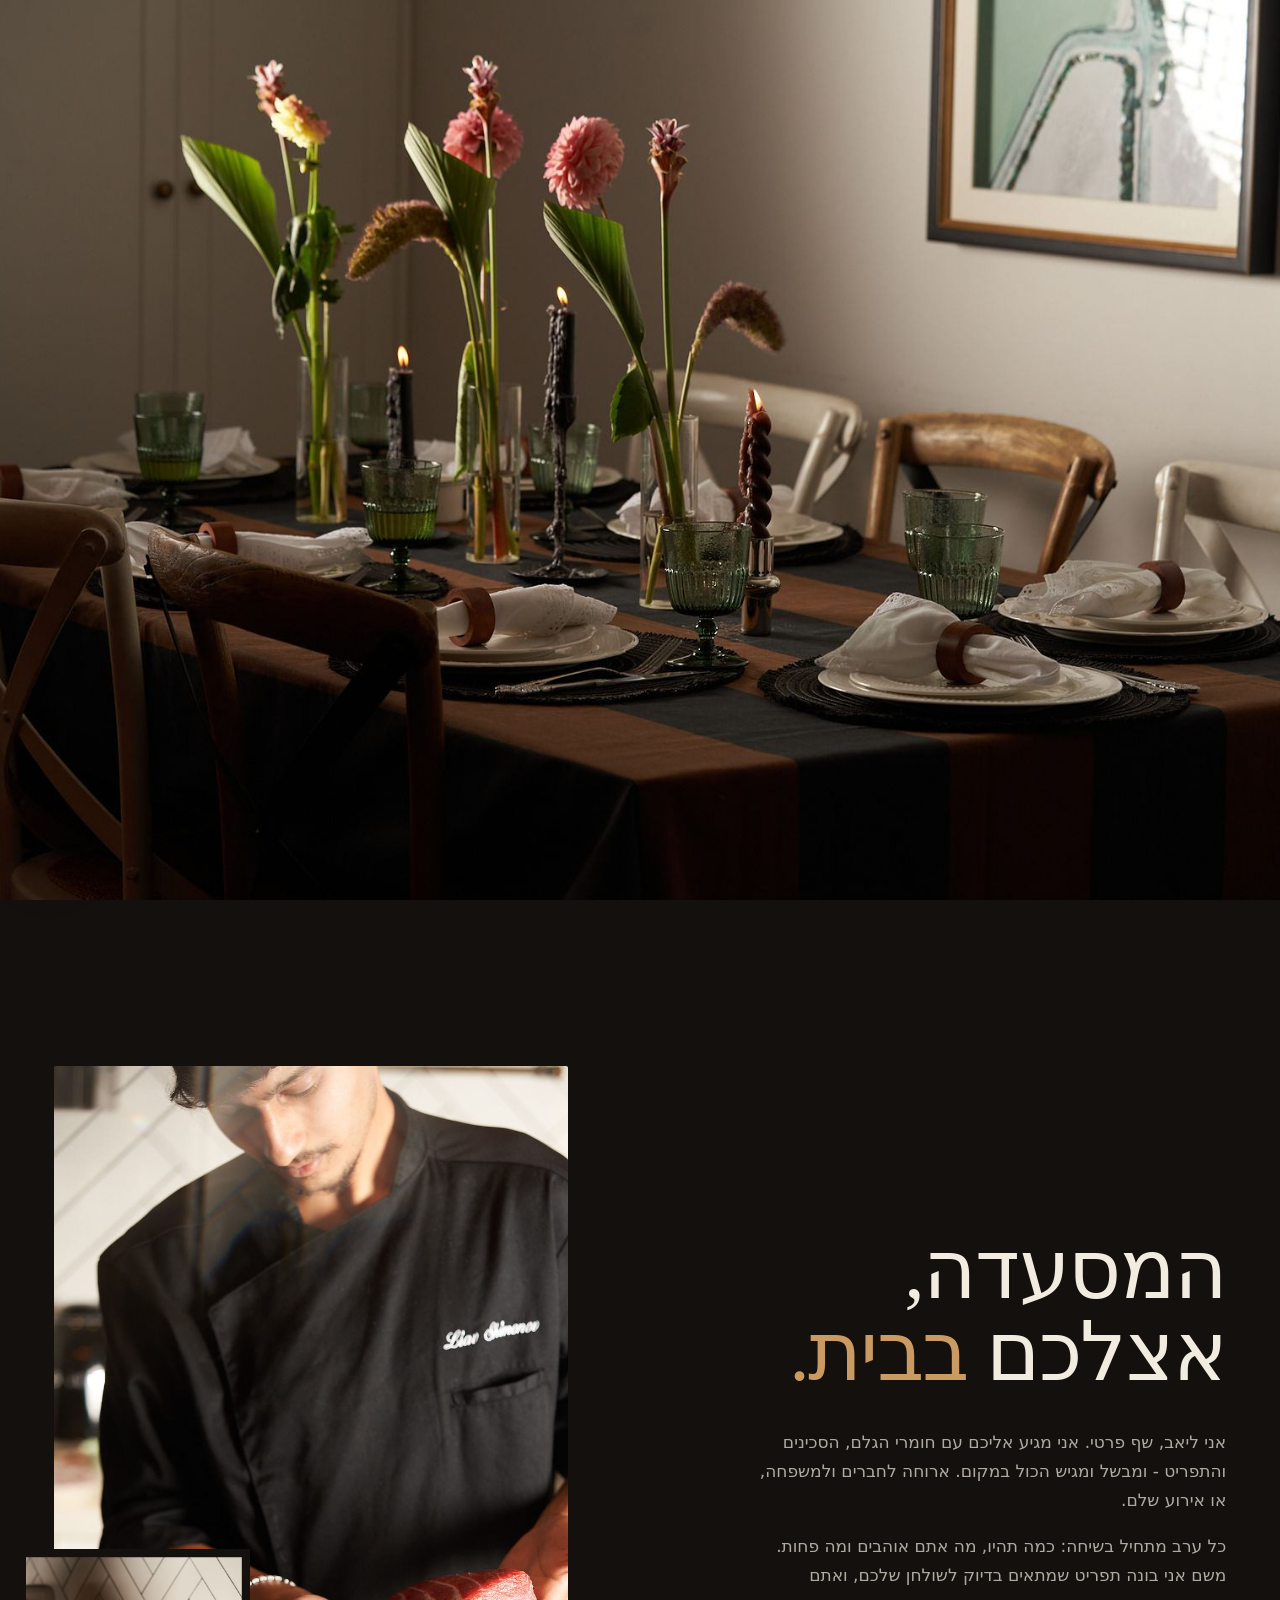
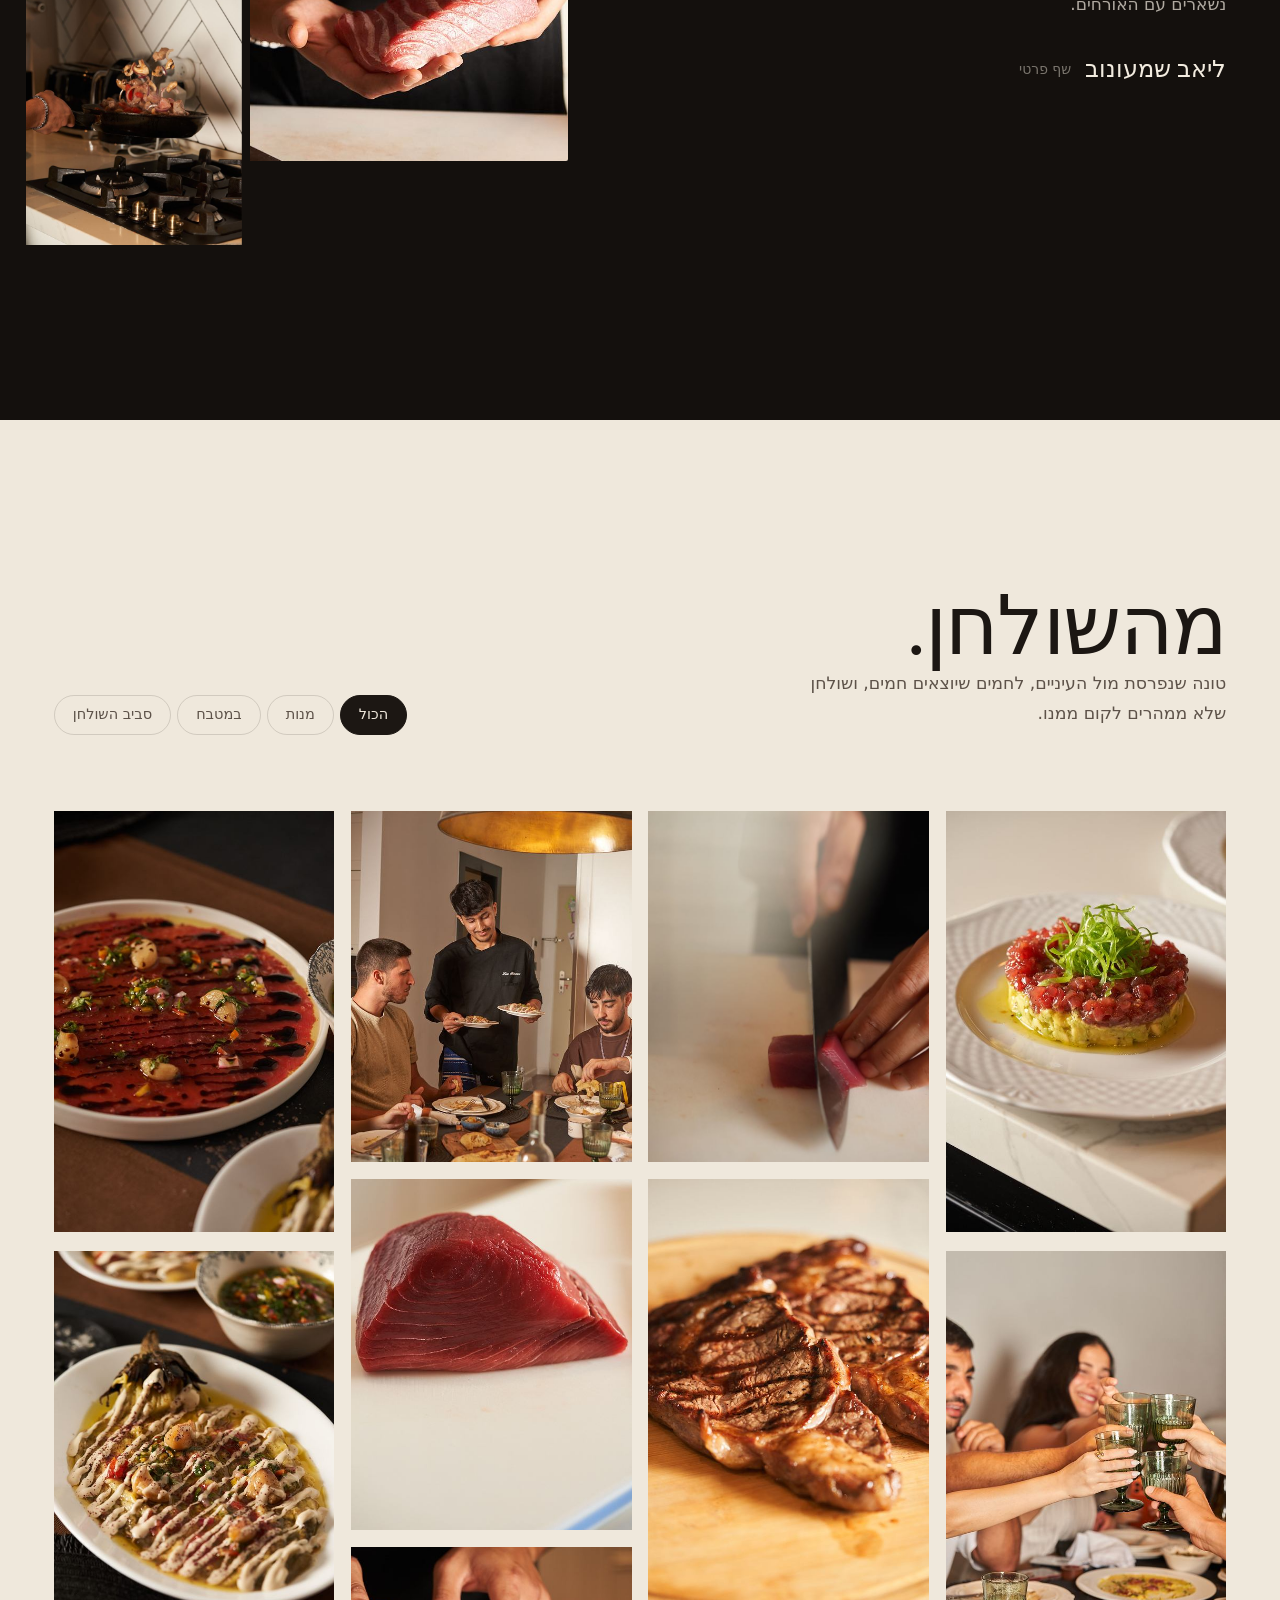
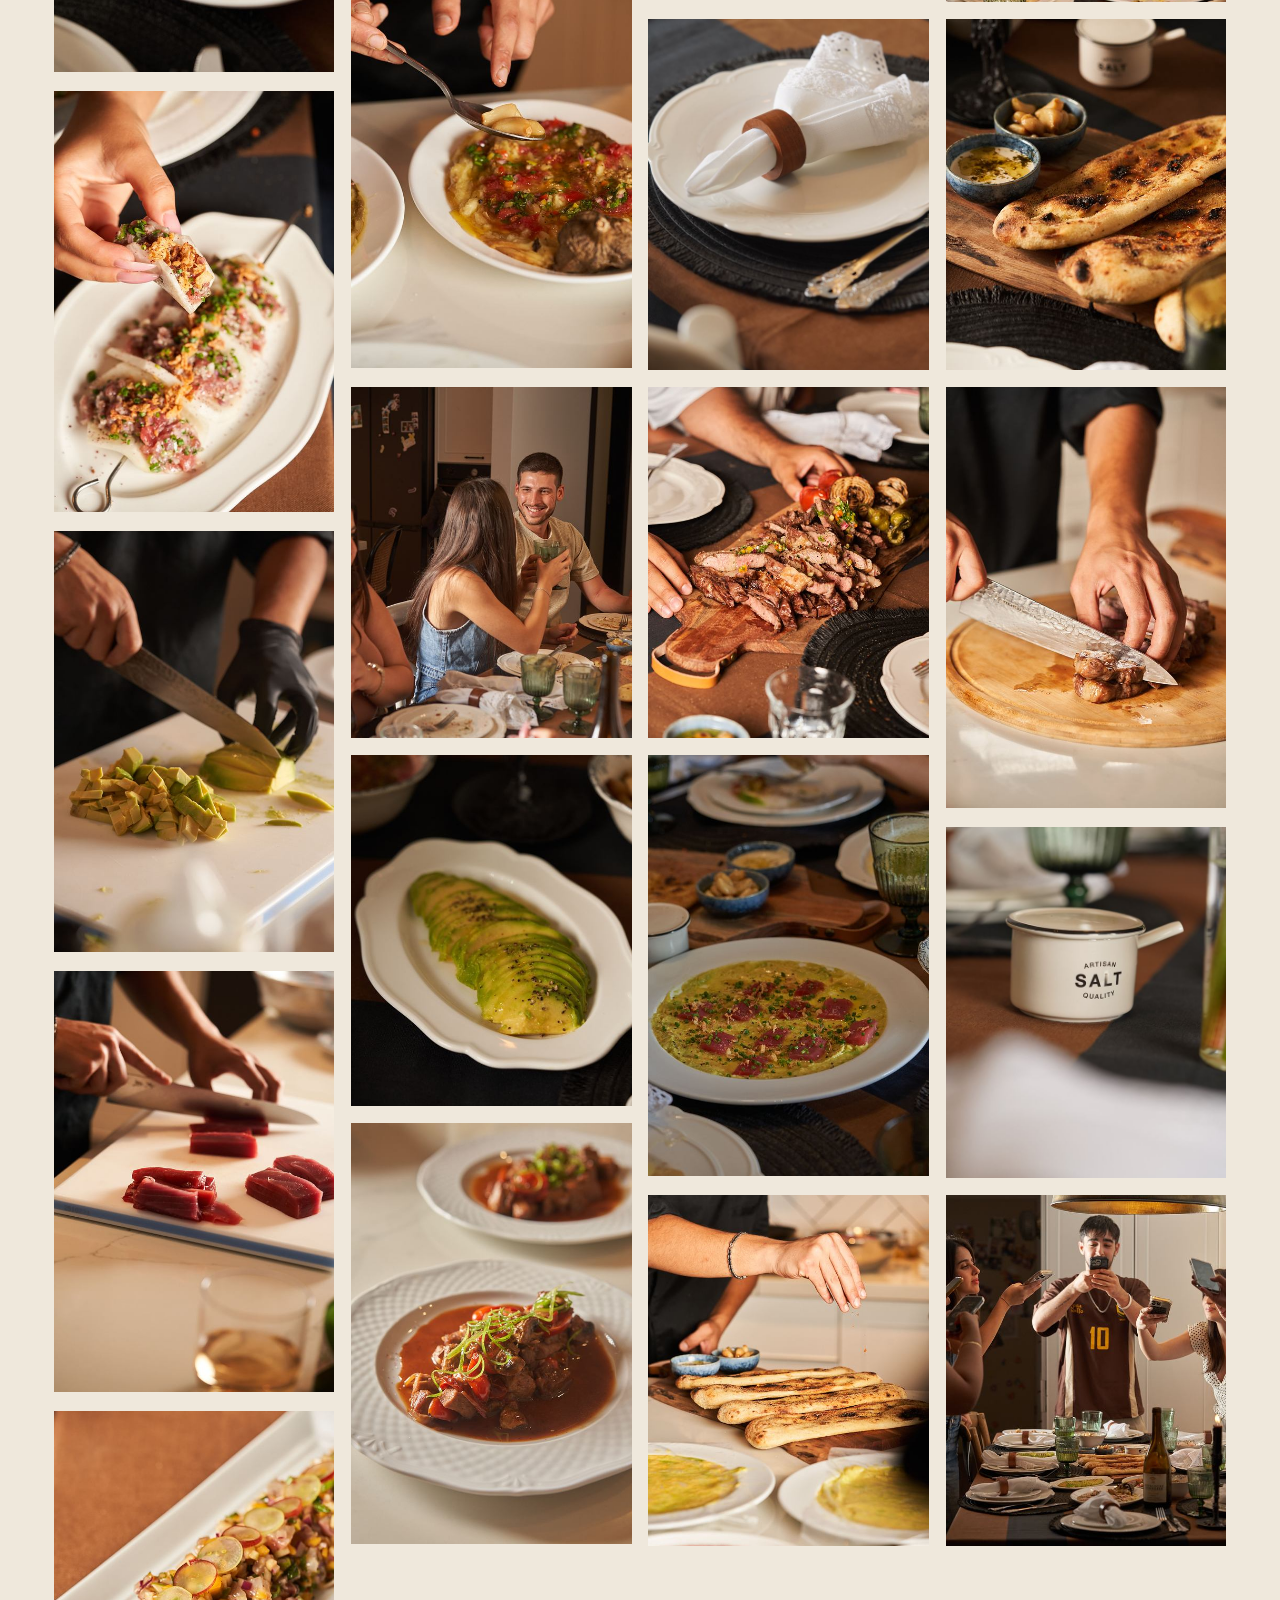
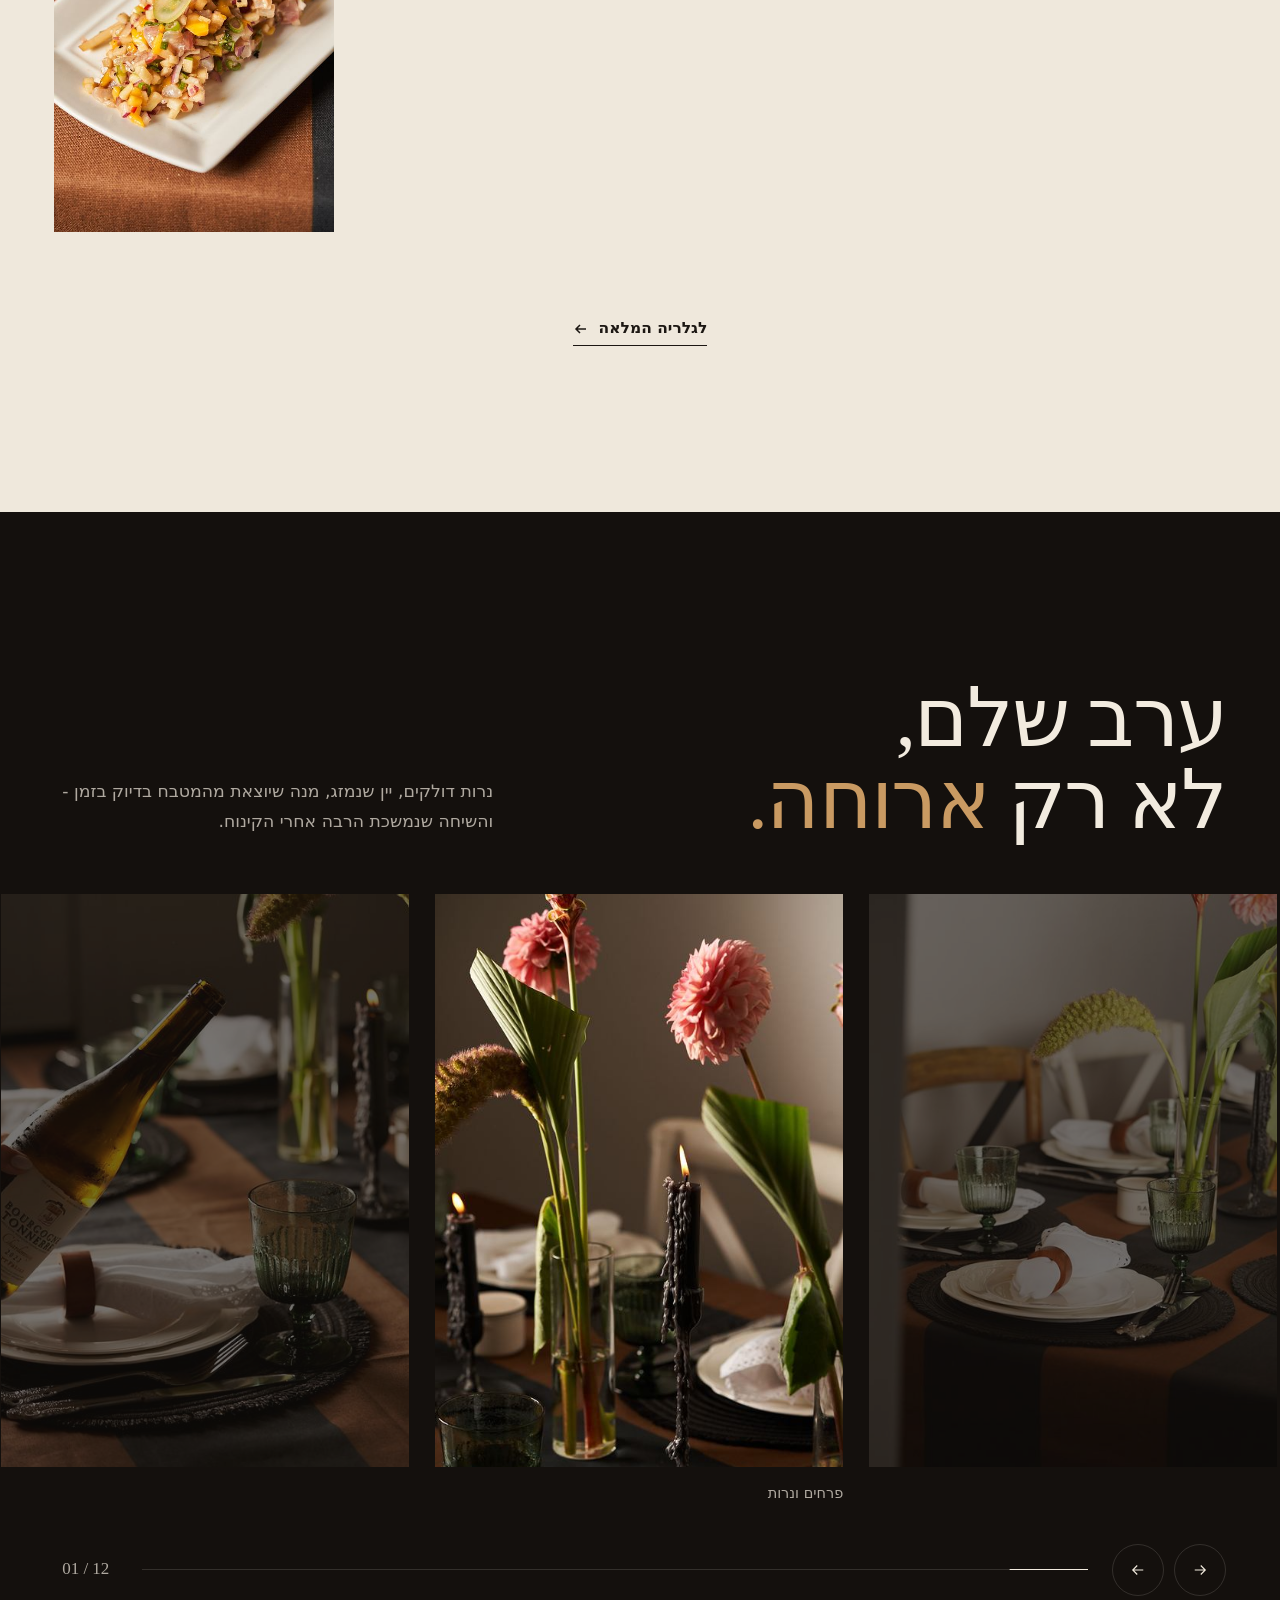
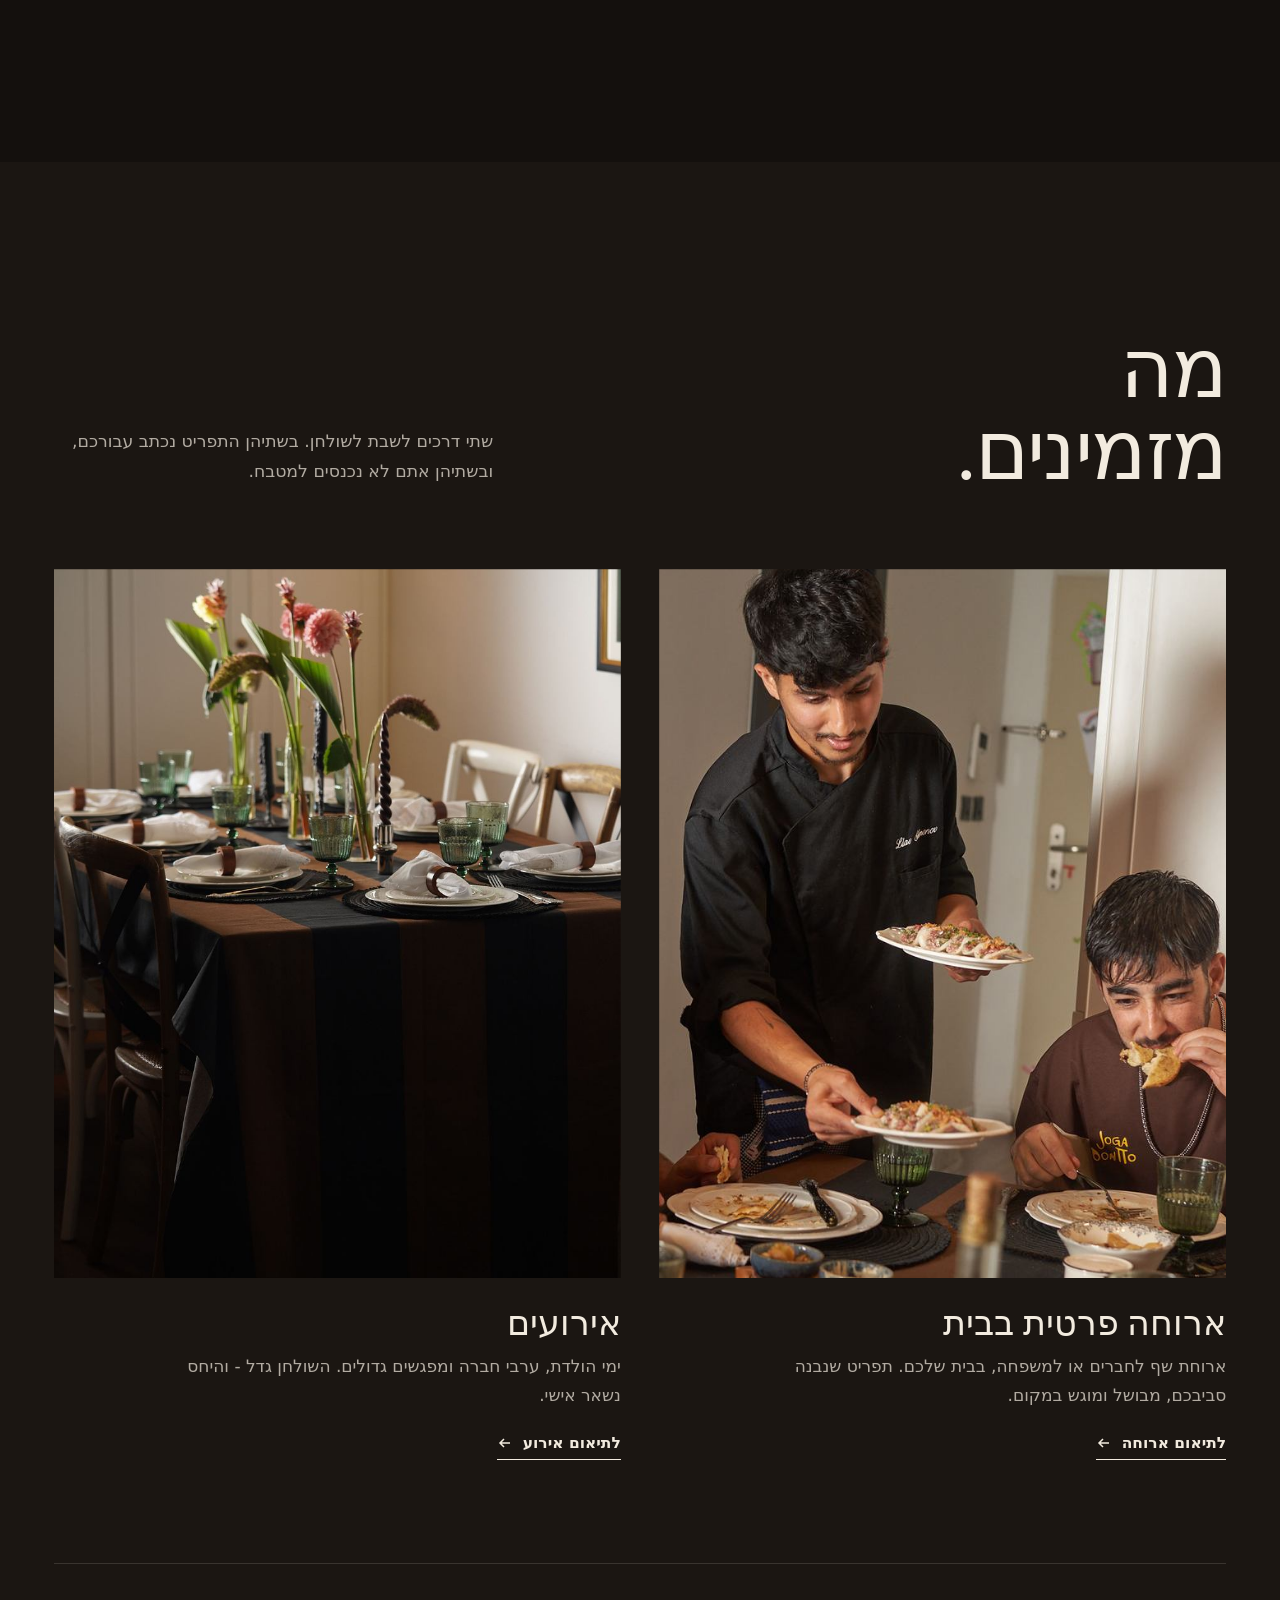
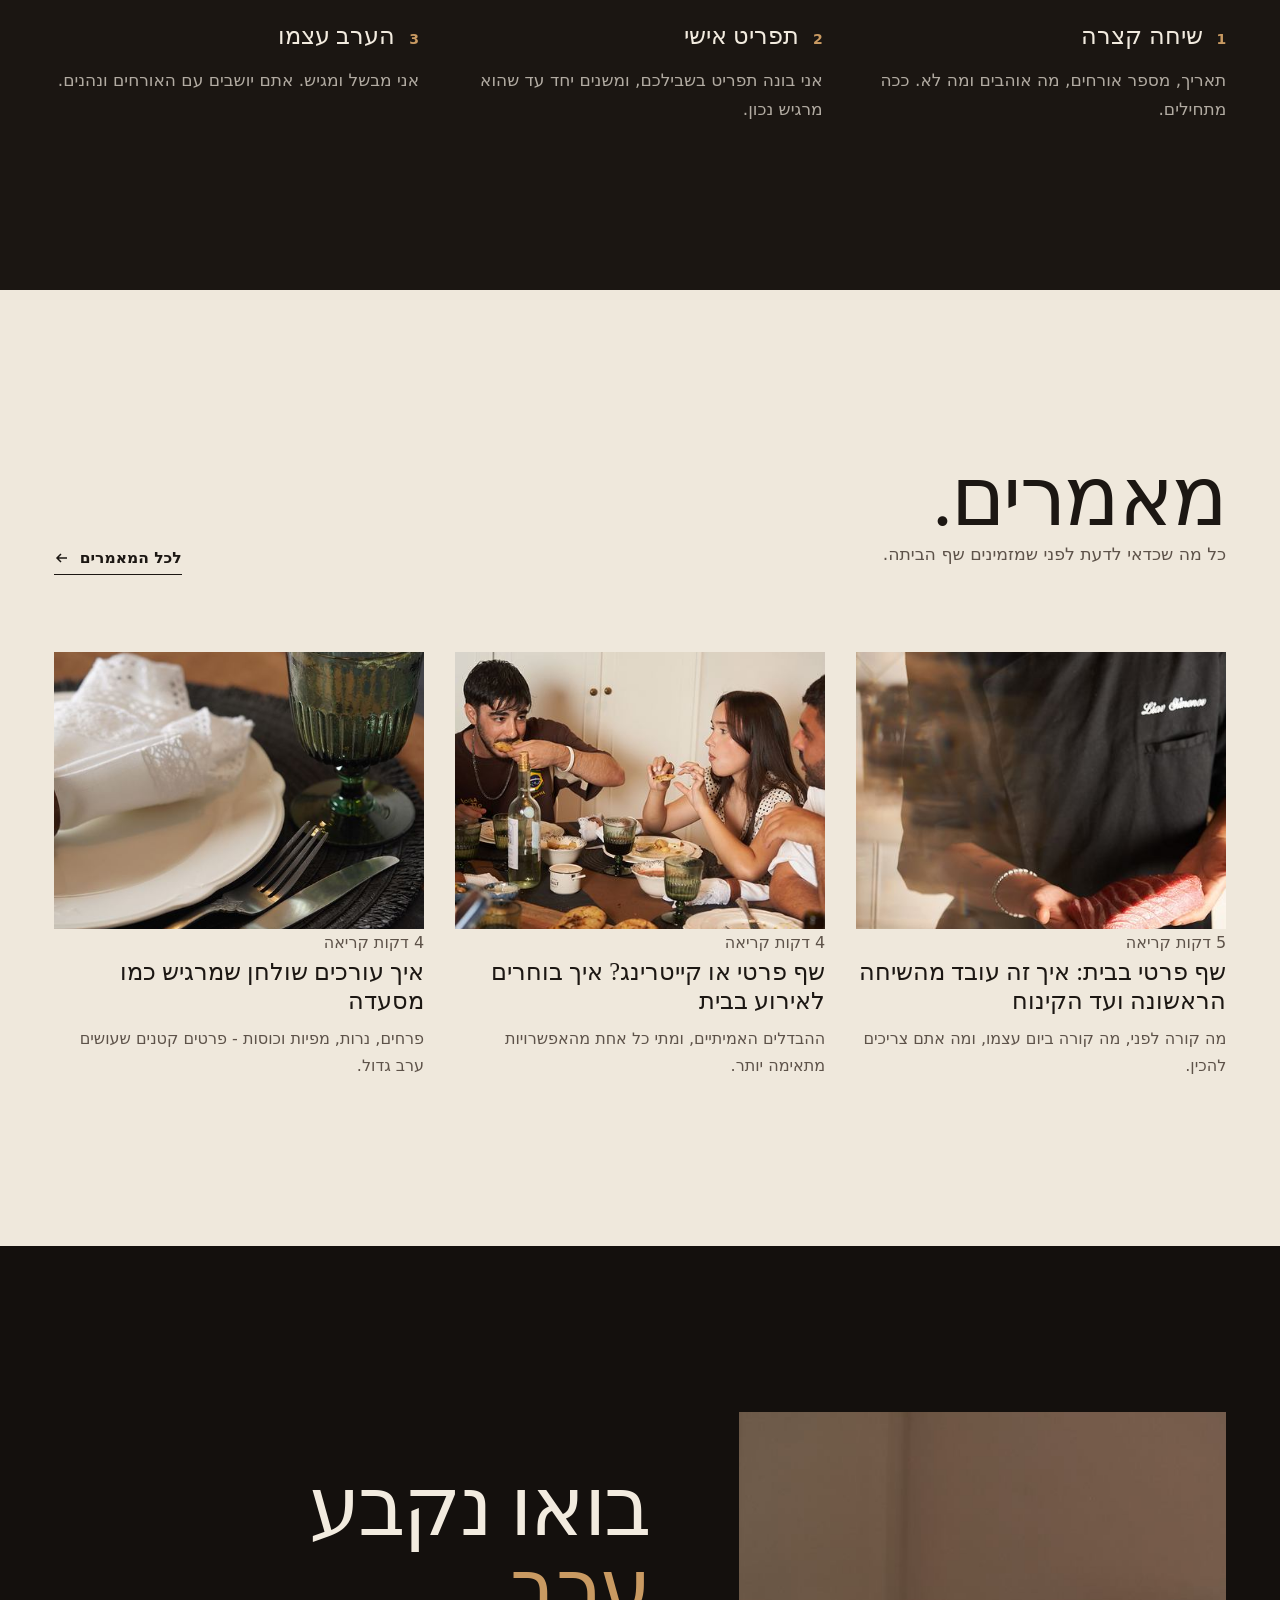
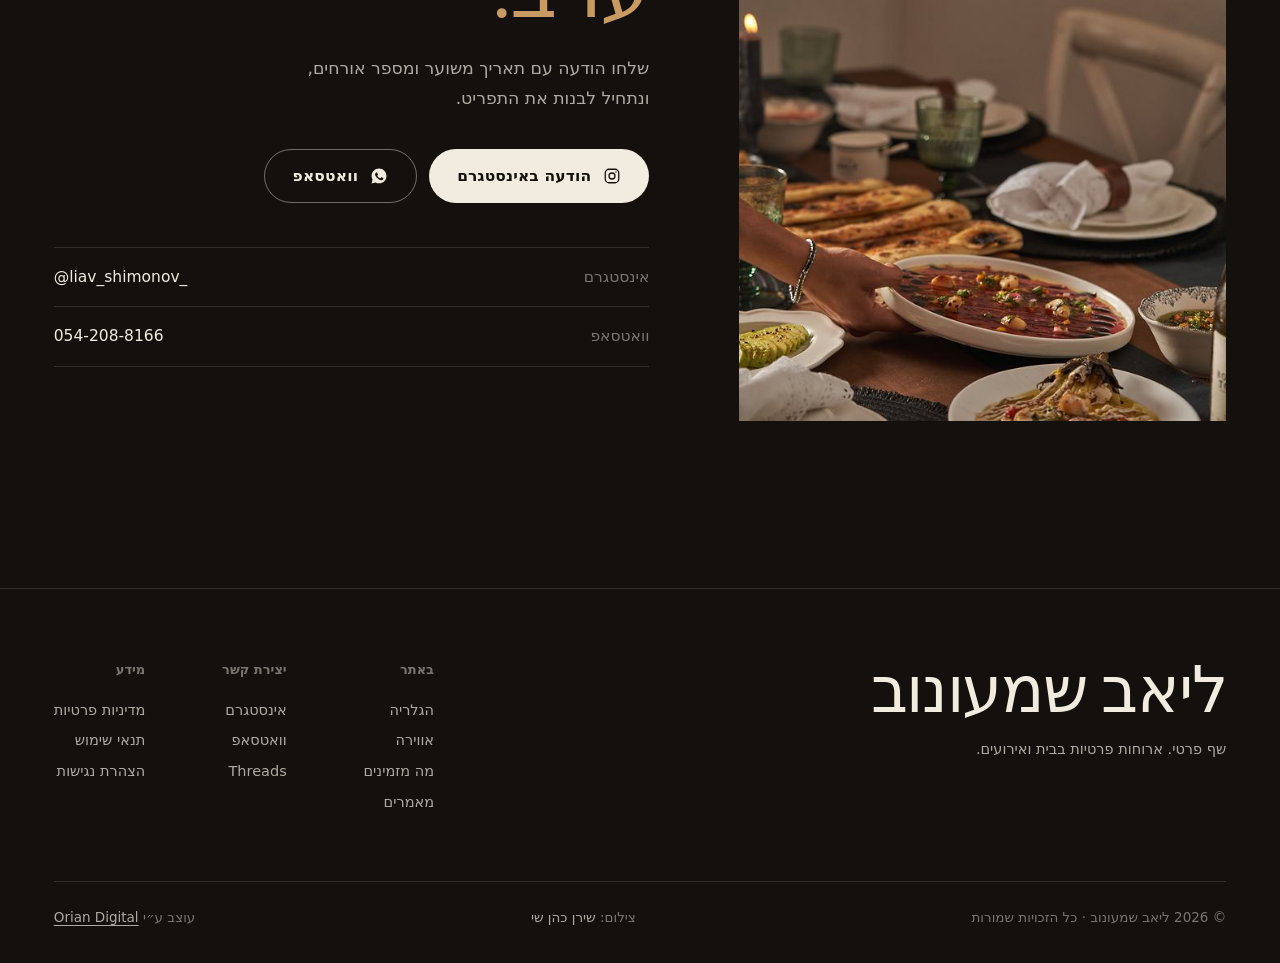
==== commit 79481539: "Refresh always opens at the top instead of jumping to a section; drop skip link and em dashes Co-Aut" ====
--- a/index.html
+++ b/index.html
@@ -5,8 +5,8 @@
   <meta name="viewport" content="width=device-width,initial-scale=1,viewport-fit=cover" />
   <meta http-equiv="Content-Security-Policy" content="default-src 'self'; img-src 'self' data: https:; style-src 'self' 'unsafe-inline' https://fonts.googleapis.com; font-src 'self' data: https://fonts.gstatic.com; script-src 'self'; connect-src 'self'; base-uri 'self'; form-action 'self'; upgrade-insecure-requests" />
   <meta name="referrer" content="strict-origin-when-cross-origin" />
-  <title>ליאב שמעונוב · שף פרטי — ארוחות שף בבית ואירועים</title>
-  <meta name="description" content="ליאב שמעונוב, שף פרטי. ארוחות שף פרטיות בבית שלכם ואירועים — תפריט שנבנה סביבכם, מבושל ומוגש במקום. אוכל. אנשים. חוויות." />
+  <title>ליאב שמעונוב · שף פרטי - ארוחות שף בבית ואירועים</title>
+  <meta name="description" content="ליאב שמעונוב, שף פרטי. ארוחות שף פרטיות בבית שלכם ואירועים - תפריט שנבנה סביבכם, מבושל ומוגש במקום. אוכל. אנשים. חוויות." />
   <link rel="canonical" href="https://oriantoledano-ship-it.github.io/liav-chef/" />
   <meta property="og:type" content="website" />
   <meta property="og:locale" content="he_IL" />
@@ -24,15 +24,14 @@
   <link rel="preload" as="image" href="assets/img/hero-wide-2000.jpg" media="(min-width:761px)" />
   <link rel="preload" as="image" href="assets/img/hero-tall-800.jpg" media="(max-width:760px)" />
   <link rel="stylesheet" href="assets/vendor/swiper-bundle.min.css" />
-  <link rel="stylesheet" href="assets/site.css?v=1" />
-  <script src="assets/boot.js?v=1"></script>
+  <link rel="stylesheet" href="assets/site.css?v=2" />
+  <script src="assets/boot.js?v=2"></script>
   <noscript><style>.ld{display:none!important}</style></noscript>
   <script type="application/ld+json">
   {"@context":"https://schema.org","@type":"Person","name":"ליאב שמעונוב","jobTitle":"שף פרטי","description":"ארוחות שף פרטיות בבית ואירועים","url":"https://oriantoledano-ship-it.github.io/liav-chef/","image":"https://oriantoledano-ship-it.github.io/liav-chef/assets/img/chef-tuna-800.jpg","sameAs":["https://www.instagram.com/liav_shimonov_/","https://www.threads.com/@liav_shimonov_"]}
   </script>
 </head>
 <body>
-  <a href="#main" class="skip">דילוג לתוכן המרכזי</a>
 
   <div class="ld" id="ld" aria-hidden="true">
     <div class="ld__f"><img src="assets/img/ld-cut-900.jpg" alt="" /></div>
@@ -48,7 +47,7 @@
 
   <header class="nav" id="nav">
     <div class="shell nav__row">
-      <a href="#top" class="brand" aria-label="ליאב שמעונוב, שף פרטי — לראש העמוד"><b>ליאב שמעונוב</b><small>שף פרטי</small></a>
+      <a href="#top" class="brand" aria-label="ליאב שמעונוב, שף פרטי - לראש העמוד"><b>ליאב שמעונוב</b><small>שף פרטי</small></a>
       <nav class="nav__links" aria-label="ניווט ראשי">
         <a href="#gallery">הגלריה</a>
         <a href="#atmosphere">אווירה</a>
@@ -96,7 +95,7 @@
       <div class="shell about">
         <div class="about__txt">
           <h2 class="h2" data-split><span class="ln"><span>המסעדה,</span></span><span class="ln"><span>אצלכם <em>בבית.</em></span></span></h2>
-          <p class="rv">אני ליאב, שף פרטי. אני מגיע אליכם עם חומרי הגלם, הסכינים והתפריט — ומבשל ומגיש הכול במקום. ארוחה לחברים ולמשפחה, או אירוע שלם.</p>
+          <p class="rv">אני ליאב, שף פרטי. אני מגיע אליכם עם חומרי הגלם, הסכינים והתפריט - ומבשל ומגיש הכול במקום. ארוחה לחברים ולמשפחה, או אירוע שלם.</p>
           <p class="rv">כל ערב מתחיל בשיחה: כמה תהיו, מה אתם אוהבים ומה פחות. משם אני בונה תפריט שמתאים בדיוק לשולחן שלכם, ואתם נשארים עם האורחים.</p>
           <div class="about__sig rv"><b>ליאב שמעונוב</b> שף פרטי</div>
         </div>
@@ -158,7 +157,7 @@
       <div class="shell">
         <div class="head">
           <h2 class="h2" data-split><span class="ln"><span>ערב שלם,</span></span><span class="ln"><span>לא רק <em>ארוחה.</em></span></span></h2>
-          <p class="lede rv">נרות דולקים, יין שנמזג, מנה שיוצאת מהמטבח בדיוק בזמן — והשיחה שנמשכת הרבה אחרי הקינוח.</p>
+          <p class="lede rv">נרות דולקים, יין שנמזג, מנה שיוצאת מהמטבח בדיוק בזמן - והשיחה שנמשכת הרבה אחרי הקינוח.</p>
         </div>
       </div>
       <div class="swiper car__swiper" data-cursor="גררו">
@@ -205,7 +204,7 @@
           <a class="svc rv" href="https://ig.me/m/liav_shimonov_" target="_blank" rel="noopener noreferrer">
             <div class="pic pic--rv"><img src="assets/img/s-events-700.jpg" srcset="assets/img/s-events-700.jpg 525w, assets/img/s-events-1200.jpg 900w" sizes="(max-width:760px) 92vw, 46vw" alt="שולחן אירוע ארוך ערוך עם פרחים וכוסות" loading="lazy" /></div>
             <h3>אירועים</h3>
-            <p>ימי הולדת, ערבי חברה ומפגשים גדולים. השולחן גדל — והיחס נשאר אישי.</p>
+            <p>ימי הולדת, ערבי חברה ומפגשים גדולים. השולחן גדל - והיחס נשאר אישי.</p>
             <span class="link">לתיאום אירוע <svg viewBox="0 0 16 16" fill="none" stroke="currentColor" stroke-width="1.5" aria-hidden="true"><path d="M13 8H3M7 4 3 8l4 4"/></svg></span>
           </a>
         </div>
@@ -243,7 +242,7 @@
             <div class="pic"><img src="assets/img/a-setting-700.jpg" alt="צלחת עם מפית תחרה וכוס ירוקה על שולחן ערוך" loading="lazy" /></div>
             <p class="card__meta">4 דקות קריאה</p>
             <h3>איך עורכים שולחן שמרגיש כמו מסעדה</h3>
-            <p>פרחים, נרות, מפיות וכוסות — פרטים קטנים שעושים ערב גדול.</p>
+            <p>פרחים, נרות, מפיות וכוסות - פרטים קטנים שעושים ערב גדול.</p>
           </a>
         </div>
       </div>
@@ -319,6 +318,6 @@
 
   <script src="assets/vendor/lenis.min.js"></script>
   <script src="assets/vendor/swiper-bundle.min.js"></script>
-  <script src="assets/site.js?v=1"></script>
+  <script src="assets/site.js?v=2"></script>
 </body>
 </html>
--- a/assets/site.css
+++ b/assets/site.css
@@ -1,4 +1,4 @@
-/* ליאב שמעונוב · שף פרטי — site.css */
+/* ליאב שמעונוב · שף פרטי - site.css */
 :root{
   --bg:#14100d; --bg2:#1b1612; --bg3:#241d18;
   --linen:#efe8dc; --linen2:#e5dbca;
@@ -22,8 +22,6 @@
 button{font:inherit;color:inherit;background:none;border:0;padding:0;cursor:pointer}
 :focus-visible{outline:2px solid var(--brass);outline-offset:3px}
 ::selection{background:var(--brass);color:var(--bg)}
-.skip{position:fixed;top:-60px;right:16px;z-index:3000;background:var(--brass);color:var(--bg);padding:10px 18px;border-radius:4px;font-weight:600;transition:top .2s}
-.skip:focus{top:12px}
 .sr{position:absolute;width:1px;height:1px;overflow:hidden;clip:rect(0 0 0 0);white-space:nowrap}
 .shell{width:100%;max-width:var(--maxw);margin-inline:auto;padding-inline:var(--gut)}
 
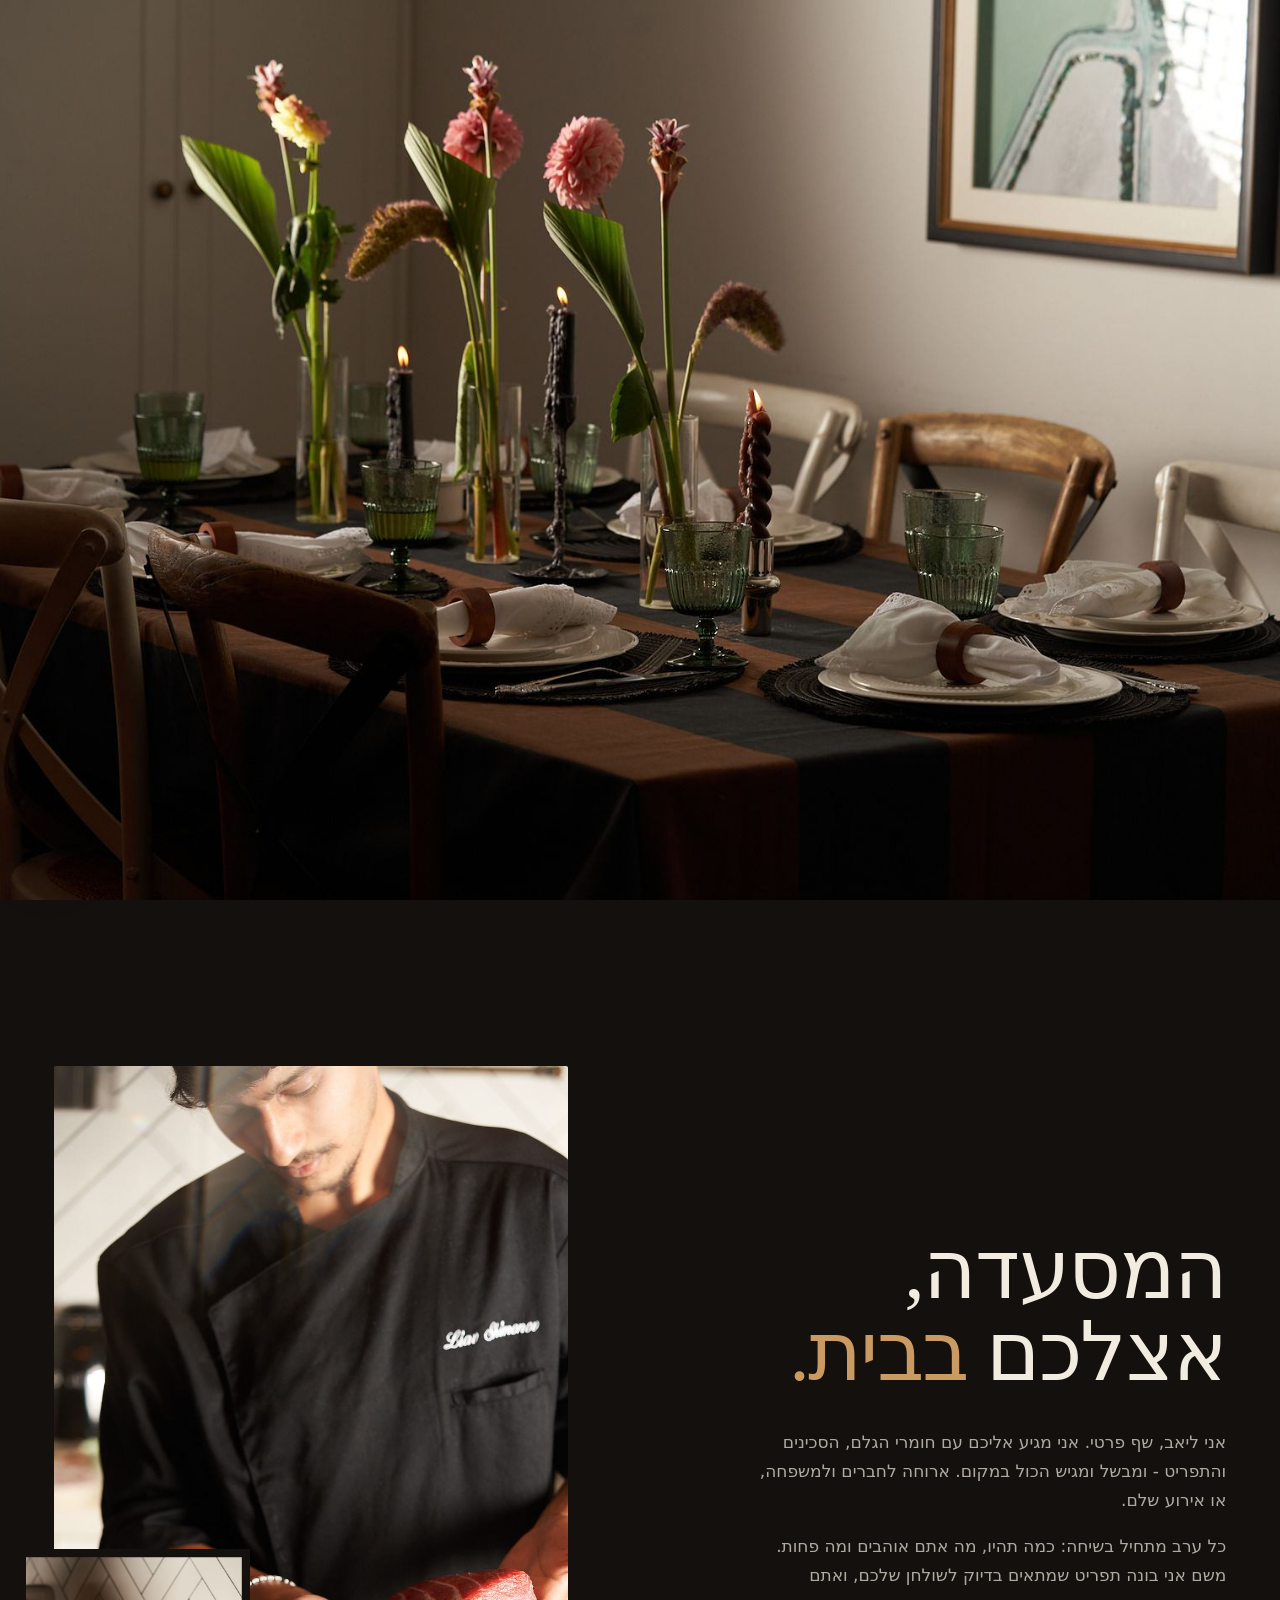
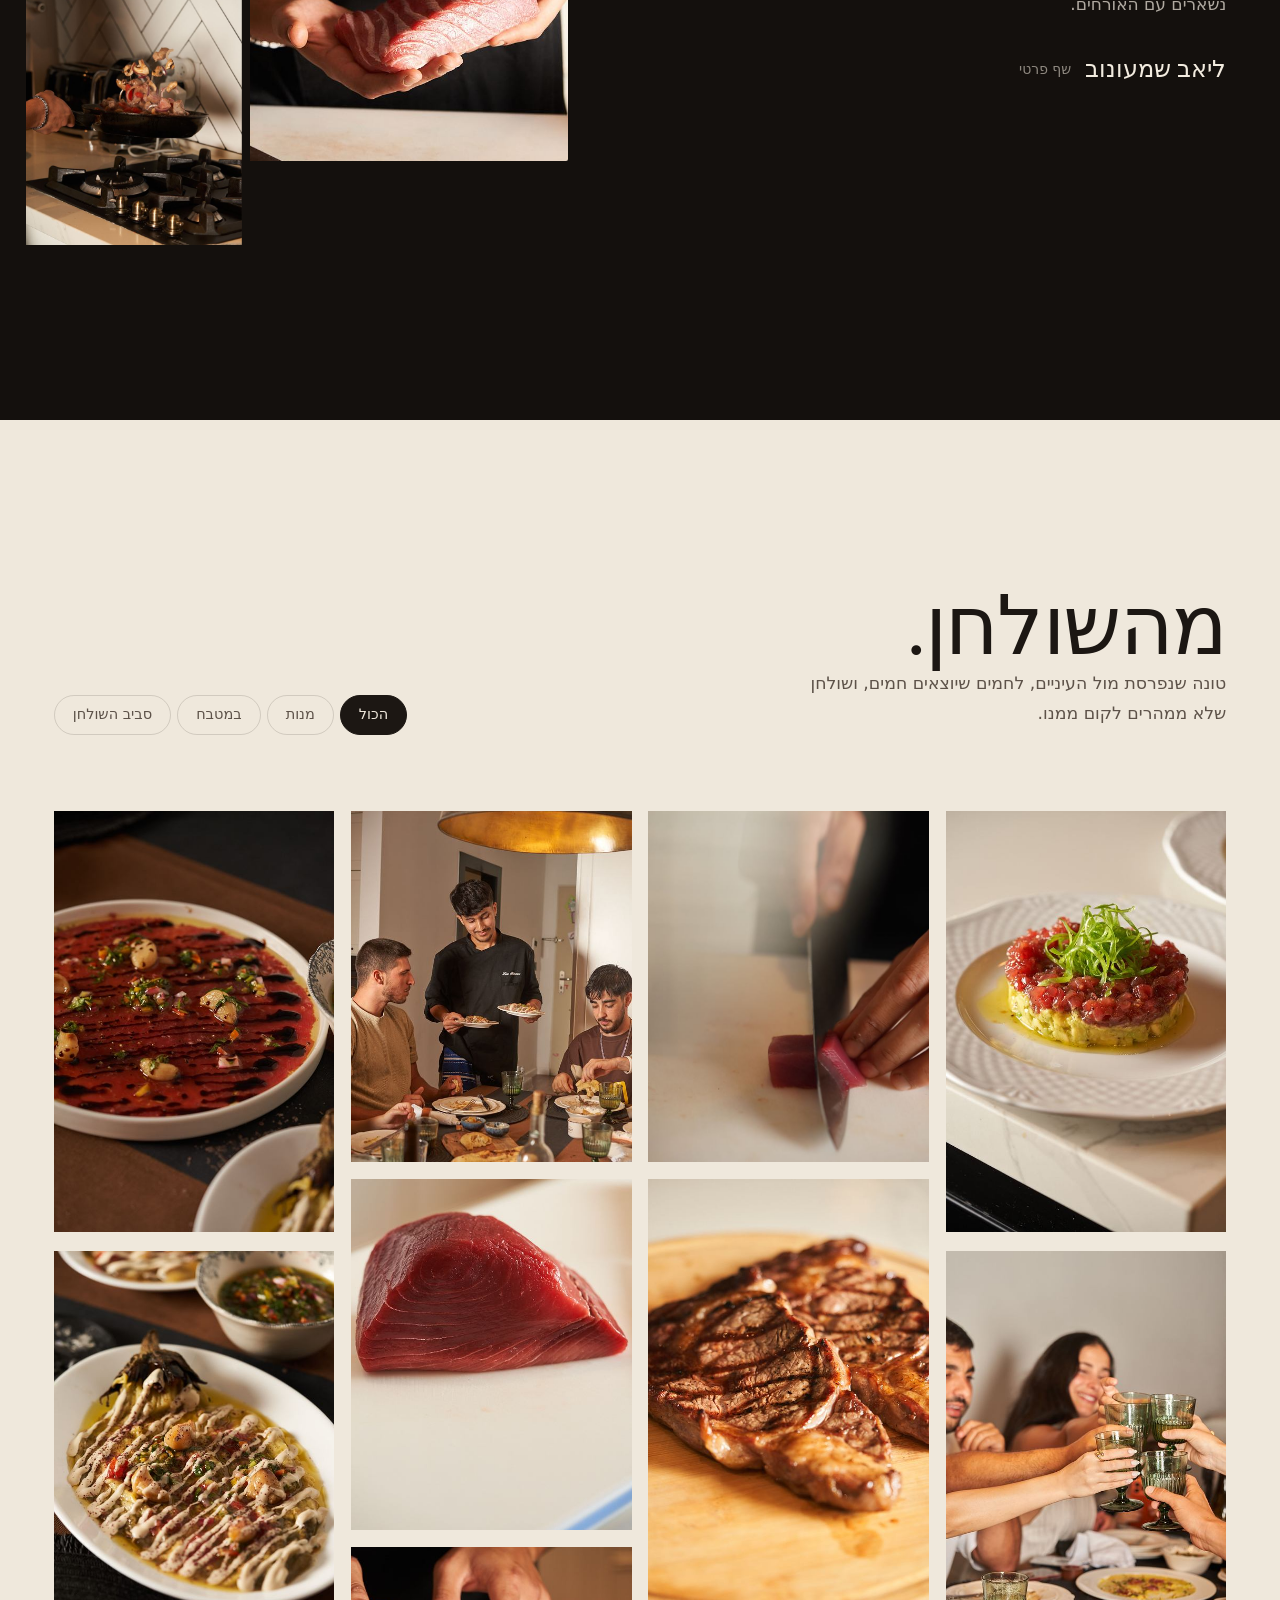
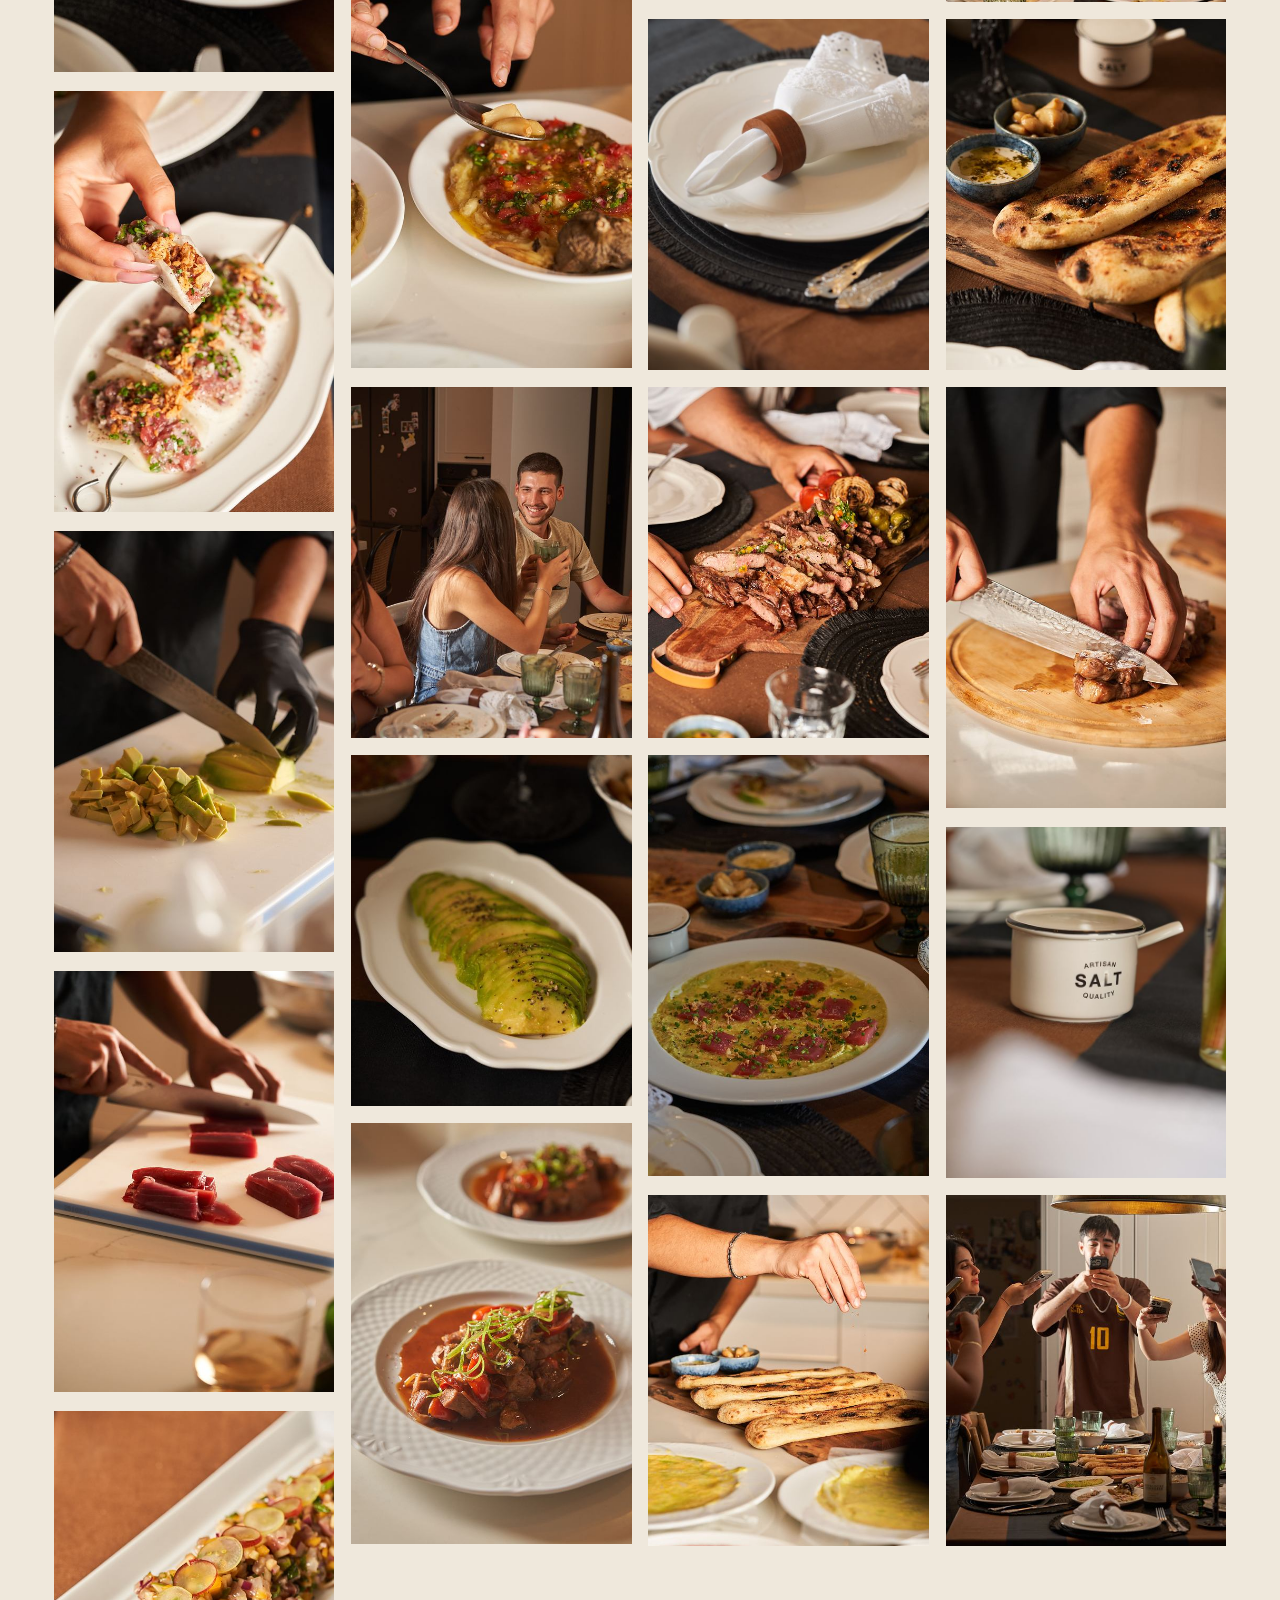
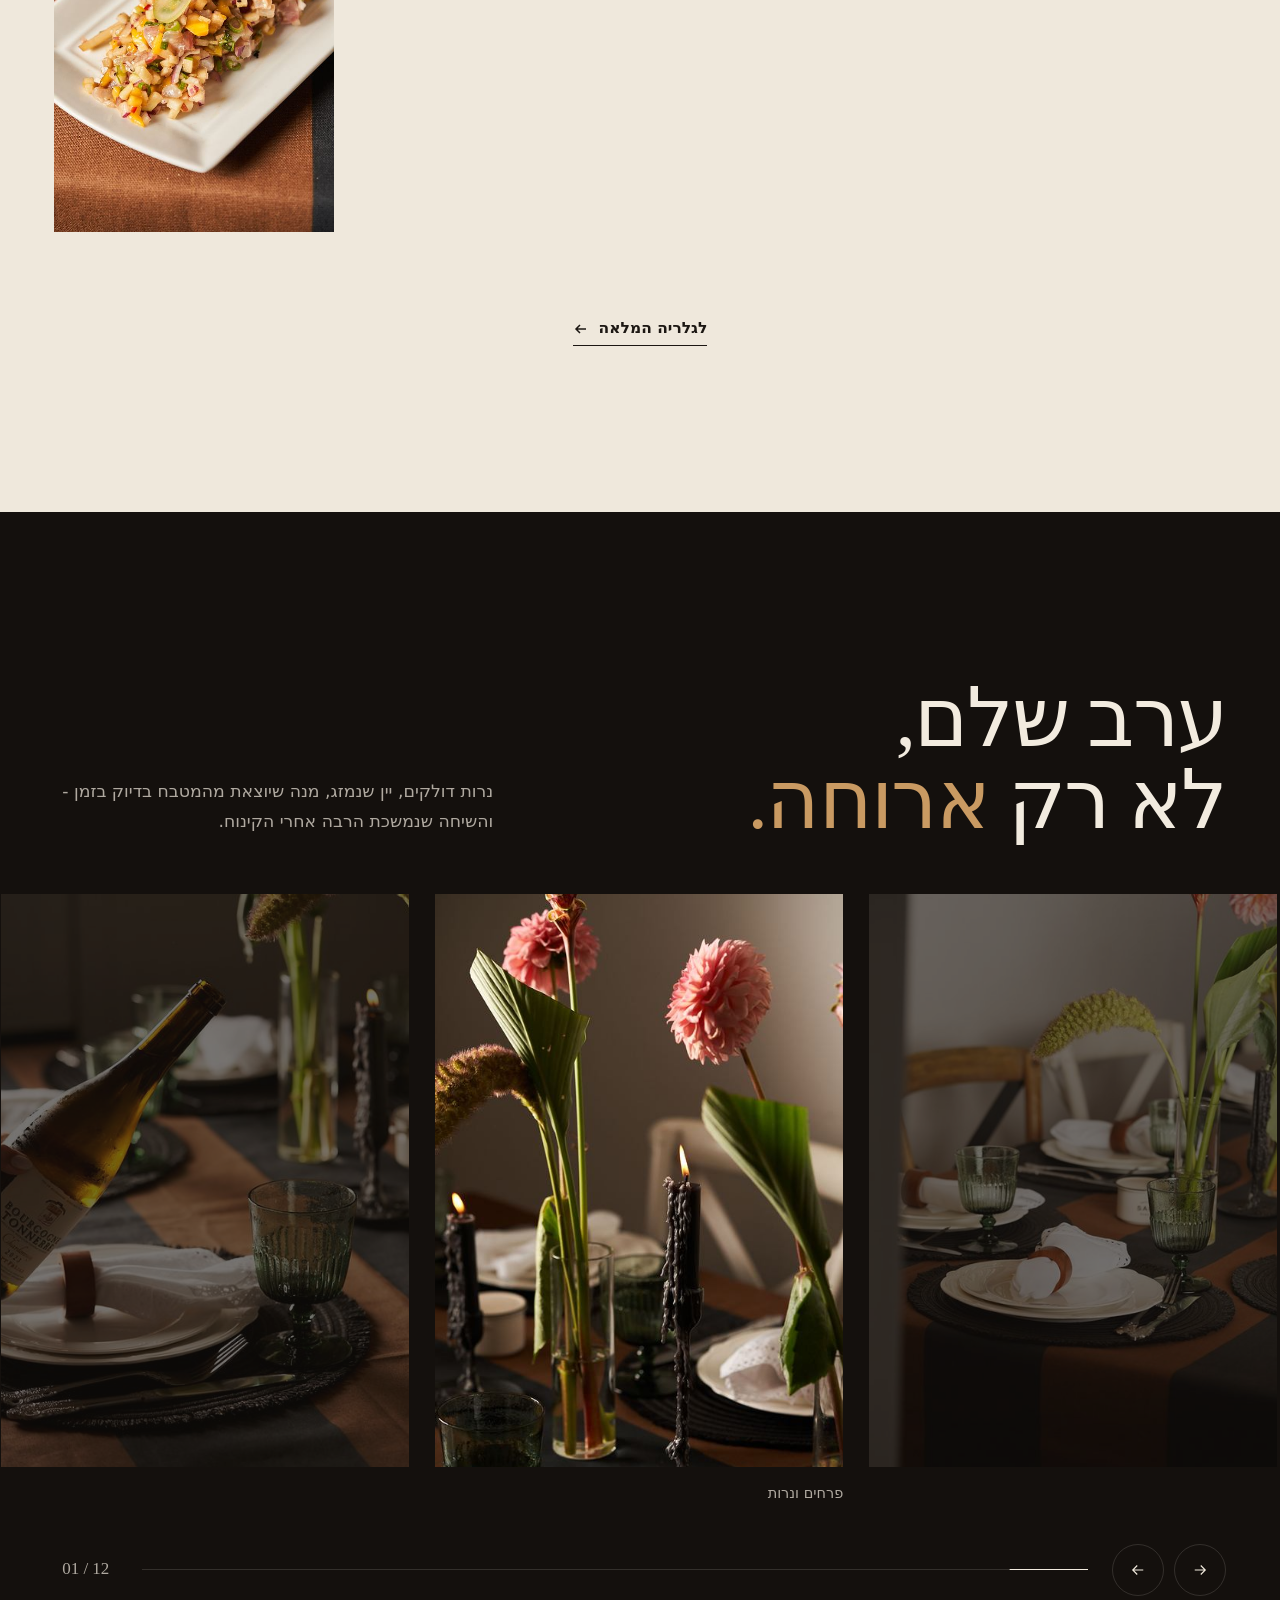
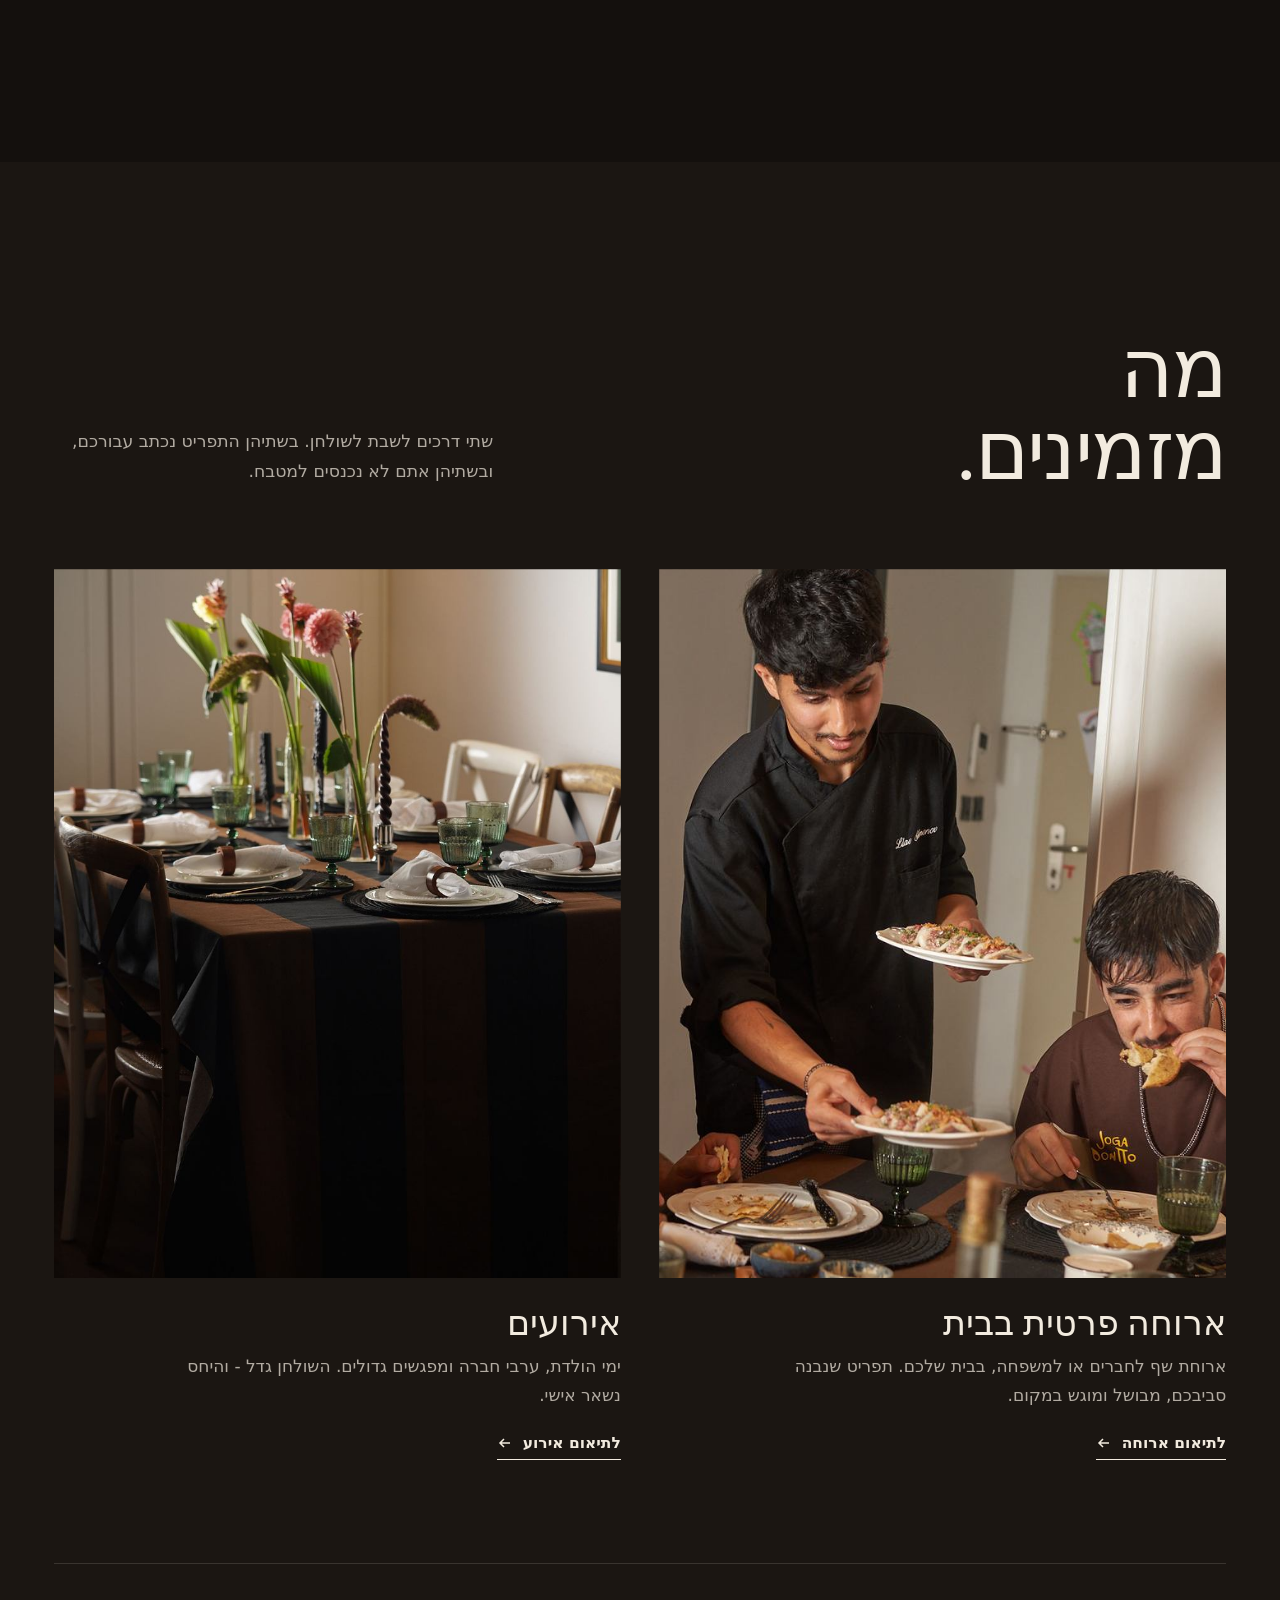
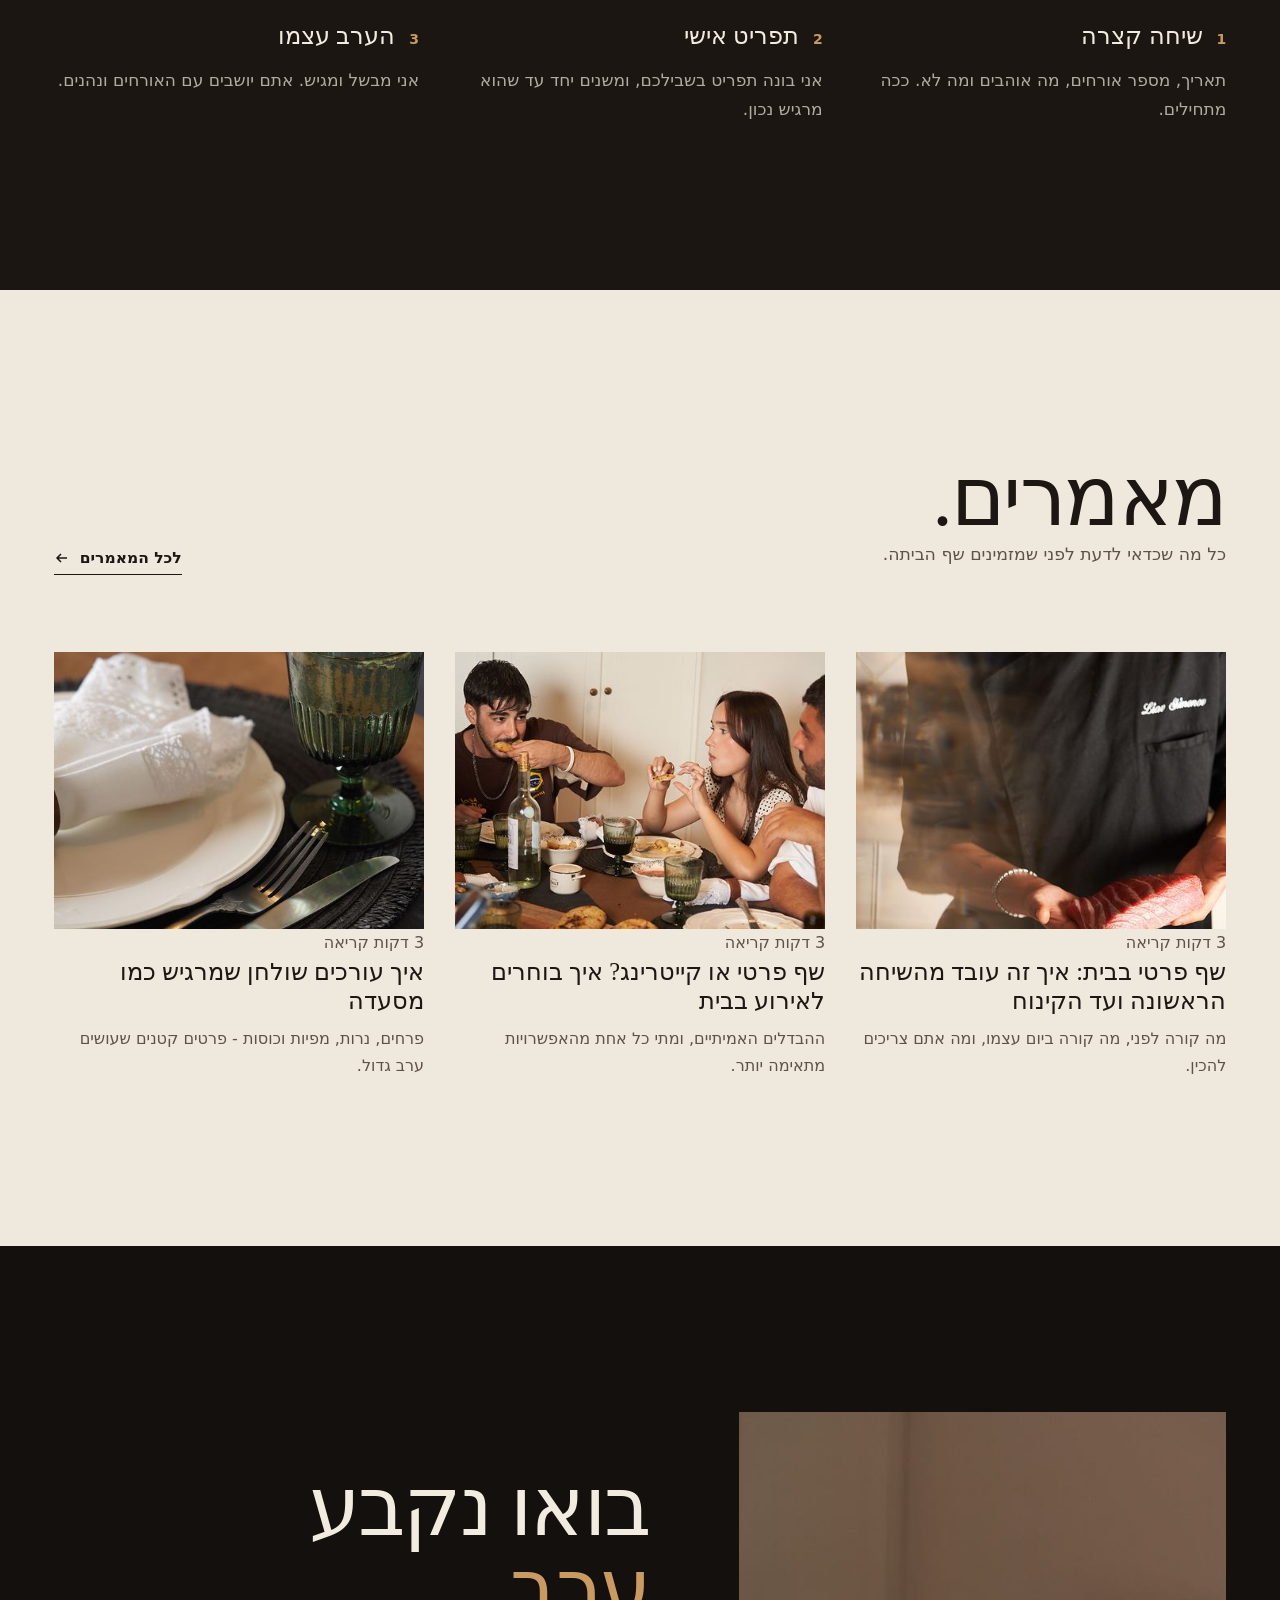
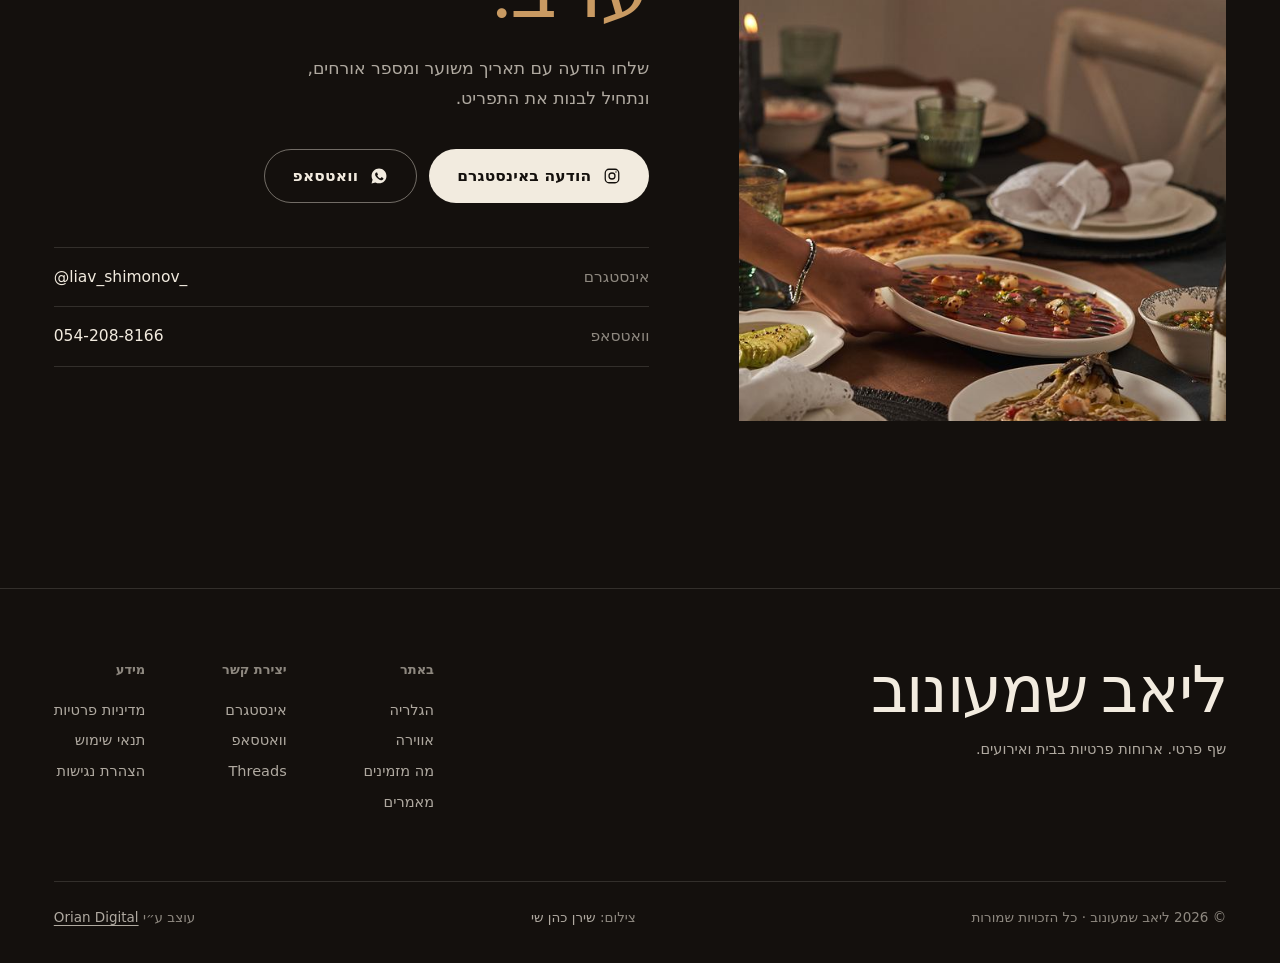
==== commit 49354b81: "SEO/GEO round: 5 new guides, answer boxes, FAQs, comparison tables, linked schema, sitemap, llms.txt" ====
--- a/index.html
+++ b/index.html
@@ -3,16 +3,20 @@
 <head>
   <meta charset="UTF-8" />
   <meta name="viewport" content="width=device-width,initial-scale=1,viewport-fit=cover" />
-  <meta http-equiv="Content-Security-Policy" content="default-src 'self'; img-src 'self' data: https:; style-src 'self' 'unsafe-inline' https://fonts.googleapis.com; font-src 'self' data: https://fonts.gstatic.com; script-src 'self'; connect-src 'self'; base-uri 'self'; form-action 'self'; upgrade-insecure-requests" />
+  <meta http-equiv="Content-Security-Policy" content="default-src 'self'; img-src 'self' data: https:; style-src 'self' 'unsafe-inline' https://fonts.googleapis.com; font-src 'self' data: https://fonts.gstatic.com; script-src 'self' 'sha256-QQikjH+cNCht1PlOaguCF2tWGffL2t905AqEFnayhxc='; connect-src 'self'; base-uri 'self'; form-action 'self'; upgrade-insecure-requests" />
   <meta name="referrer" content="strict-origin-when-cross-origin" />
-  <title>ליאב שמעונוב · שף פרטי - ארוחות שף בבית ואירועים</title>
-  <meta name="description" content="ליאב שמעונוב, שף פרטי. ארוחות שף פרטיות בבית שלכם ואירועים - תפריט שנבנה סביבכם, מבושל ומוגש במקום. אוכל. אנשים. חוויות." />
+  <title>ליאב שמעונוב | שף פרטי לארוחות בבית ואירועים</title>
+  <meta name="description" content="ליאב שמעונוב, שף פרטי: ארוחות שף פרטיות בבית שלכם ואירועים. תפריט אישי שנבנה סביבכם, מבושל ומוגש במקום. להזמנות שלחו הודעה באינסטגרם." />
   <link rel="canonical" href="https://oriantoledano-ship-it.github.io/liav-chef/" />
   <meta property="og:type" content="website" />
+  <meta property="og:site_name" content="ליאב שמעונוב · שף פרטי" />
   <meta property="og:locale" content="he_IL" />
   <meta property="og:title" content="ליאב שמעונוב · שף פרטי" />
   <meta property="og:description" content="ארוחות שף פרטיות בבית ואירועים. אוכל. אנשים. חוויות." />
   <meta property="og:image" content="https://oriantoledano-ship-it.github.io/liav-chef/assets/img/hero-wide-1200.jpg" />
+  <meta property="og:image:width" content="1200" />
+  <meta property="og:image:height" content="800" />
+  <meta property="og:image:alt" content="שולחן ארוך ערוך לארוחת שף: נרות דולקים, פרחים בבקבוקי זכוכית וכוסות ירוקות" />
   <meta property="og:url" content="https://oriantoledano-ship-it.github.io/liav-chef/" />
   <meta name="twitter:card" content="summary_large_image" />
   <meta name="theme-color" content="#14100d" />
@@ -24,12 +28,18 @@
   <link rel="preload" as="image" href="assets/img/hero-wide-2000.jpg" media="(min-width:761px)" />
   <link rel="preload" as="image" href="assets/img/hero-tall-800.jpg" media="(max-width:760px)" />
   <link rel="stylesheet" href="assets/vendor/swiper-bundle.min.css" />
-  <link rel="stylesheet" href="assets/site.css?v=2" />
+  <link rel="stylesheet" href="assets/site.css?v=3" />
   <script src="assets/boot.js?v=2"></script>
   <noscript><style>.ld{display:none!important}</style></noscript>
   <script type="application/ld+json">
-  {"@context":"https://schema.org","@type":"Person","name":"ליאב שמעונוב","jobTitle":"שף פרטי","description":"ארוחות שף פרטיות בבית ואירועים","url":"https://oriantoledano-ship-it.github.io/liav-chef/","image":"https://oriantoledano-ship-it.github.io/liav-chef/assets/img/chef-tuna-800.jpg","sameAs":["https://www.instagram.com/liav_shimonov_/","https://www.threads.com/@liav_shimonov_"]}
+  {"@context":"https://schema.org","@graph":[
+   {"@type":"WebSite","@id":"https://oriantoledano-ship-it.github.io/liav-chef/#website","url":"https://oriantoledano-ship-it.github.io/liav-chef/","name":"ליאב שמעונוב · שף פרטי","inLanguage":"he","publisher":{"@id":"https://oriantoledano-ship-it.github.io/liav-chef/#liav"}},
+   {"@type":"Person","@id":"https://oriantoledano-ship-it.github.io/liav-chef/#liav","name":"ליאב שמעונוב","alternateName":"Liav Shimonov","jobTitle":"שף פרטי","description":"שף פרטי: ארוחות שף פרטיות בבית ואירועים. התפריט נבנה סביב האורחים, מבושל ומוגש במקום.","slogan":"אוכל. אנשים. חוויות.","url":"https://oriantoledano-ship-it.github.io/liav-chef/","image":{"@type":"ImageObject","url":"https://oriantoledano-ship-it.github.io/liav-chef/assets/img/chef-tuna-1400.jpg","caption":"ליאב שמעונוב במעיל שף שחור מחזיק נתח טונה טרי","creditText":"צילום: שירן כהן שי","creator":{"@type":"Person","name":"שירן כהן שי","sameAs":"https://www.instagram.com/shirancohenshay_photography/"},"copyrightNotice":"© ליאב שמעונוב"},"sameAs":["https://www.instagram.com/liav_shimonov_/","https://www.threads.com/@liav_shimonov_"],"knowsAbout":["ארוחות שף פרטיות","בישול לאירועים"],
+    "makesOffer":[{"@type":"Offer","itemOffered":{"@type":"Service","name":"ארוחה פרטית בבית","serviceType":"שף פרטי","description":"ארוחת שף לחברים או למשפחה, בבית שלכם. תפריט שנבנה סביבכם, מבושל ומוגש במקום.","provider":{"@id":"https://oriantoledano-ship-it.github.io/liav-chef/#liav"}}},{"@type":"Offer","itemOffered":{"@type":"Service","name":"אירועים","serviceType":"שף לאירועים","description":"ימי הולדת, ערבי חברה ומפגשים גדולים, עם תפריט אישי ושף שמבשל ומגיש במקום.","provider":{"@id":"https://oriantoledano-ship-it.github.io/liav-chef/#liav"}}}]},
+   {"@type":"WebPage","@id":"https://oriantoledano-ship-it.github.io/liav-chef/#webpage","url":"https://oriantoledano-ship-it.github.io/liav-chef/","name":"ליאב שמעונוב | שף פרטי לארוחות בבית ואירועים","inLanguage":"he","isPartOf":{"@id":"https://oriantoledano-ship-it.github.io/liav-chef/#website"},"about":{"@id":"https://oriantoledano-ship-it.github.io/liav-chef/#liav"},"primaryImageOfPage":{"@type":"ImageObject","url":"https://oriantoledano-ship-it.github.io/liav-chef/assets/img/hero-wide-2000.jpg","creditText":"צילום: שירן כהן שי"},"hasPart":{"@id":"https://oriantoledano-ship-it.github.io/liav-chef/journal.html#blog"}}
+  ]}
   </script>
+  <script type="speculationrules">{"prefetch":[{"where":{"href_matches":"/liav-chef/*"},"eagerness":"moderate"}]}</script>
 </head>
 <body>
 
@@ -47,7 +57,7 @@
 
   <header class="nav" id="nav">
     <div class="shell nav__row">
-      <a href="#top" class="brand" aria-label="ליאב שמעונוב, שף פרטי - לראש העמוד"><b>ליאב שמעונוב</b><small>שף פרטי</small></a>
+      <a href="#top" class="brand"><b>ליאב שמעונוב</b><small>שף פרטי</small></a>
       <nav class="nav__links" aria-label="ניווט ראשי">
         <a href="#gallery">הגלריה</a>
         <a href="#atmosphere">אווירה</a>
@@ -228,19 +238,19 @@
         <div class="cards">
           <a class="card rv" href="article-private-chef-at-home.html">
             <div class="pic"><img src="assets/img/a-chef-700.jpg" alt="ליאב מחזיק נתח טונה במטבח" loading="lazy" /></div>
-            <p class="card__meta">5 דקות קריאה</p>
+            <p class="card__meta">3 דקות קריאה</p>
             <h3>שף פרטי בבית: איך זה עובד מהשיחה הראשונה ועד הקינוח</h3>
             <p>מה קורה לפני, מה קורה ביום עצמו, ומה אתם צריכים להכין.</p>
           </a>
           <a class="card rv" href="article-chef-or-catering.html">
             <div class="pic"><img src="assets/img/a-guests-700.jpg" alt="אורחים סביב שולחן עם מנות ולחמים" loading="lazy" /></div>
-            <p class="card__meta">4 דקות קריאה</p>
+            <p class="card__meta">3 דקות קריאה</p>
             <h3>שף פרטי או קייטרינג? איך בוחרים לאירוע בבית</h3>
             <p>ההבדלים האמיתיים, ומתי כל אחת מהאפשרויות מתאימה יותר.</p>
           </a>
           <a class="card rv" href="article-table-setting.html">
             <div class="pic"><img src="assets/img/a-setting-700.jpg" alt="צלחת עם מפית תחרה וכוס ירוקה על שולחן ערוך" loading="lazy" /></div>
-            <p class="card__meta">4 דקות קריאה</p>
+            <p class="card__meta">3 דקות קריאה</p>
             <h3>איך עורכים שולחן שמרגיש כמו מסעדה</h3>
             <p>פרחים, נרות, מפיות וכוסות - פרטים קטנים שעושים ערב גדול.</p>
           </a>
@@ -276,9 +286,9 @@
       <div class="foot__top">
         <div class="foot__brand"><b>ליאב שמעונוב</b><p>שף פרטי. ארוחות פרטיות בבית ואירועים.</p></div>
         <div class="foot__cols">
-          <div><h4>באתר</h4><a href="#gallery">הגלריה</a><a href="#atmosphere">אווירה</a><a href="#services">מה מזמינים</a><a href="journal.html">מאמרים</a></div>
-          <div><h4>יצירת קשר</h4><a href="https://ig.me/m/liav_shimonov_" target="_blank" rel="noopener noreferrer">אינסטגרם</a><a href="https://wa.me/972542088166" target="_blank" rel="noopener noreferrer">וואטסאפ</a><a href="https://www.threads.com/@liav_shimonov_" target="_blank" rel="noopener noreferrer">Threads</a></div>
-          <div><h4>מידע</h4><a href="privacy.html">מדיניות פרטיות</a><a href="terms.html">תנאי שימוש</a><a href="accessibility.html">הצהרת נגישות</a></div>
+          <div><h3>באתר</h3><a href="#gallery">הגלריה</a><a href="#atmosphere">אווירה</a><a href="#services">מה מזמינים</a><a href="journal.html">מאמרים</a></div>
+          <div><h3>יצירת קשר</h3><a href="https://ig.me/m/liav_shimonov_" target="_blank" rel="noopener noreferrer">אינסטגרם</a><a href="https://wa.me/972542088166" target="_blank" rel="noopener noreferrer">וואטסאפ</a><a href="https://www.threads.com/@liav_shimonov_" target="_blank" rel="noopener noreferrer">Threads</a></div>
+          <div><h3>מידע</h3><a href="privacy.html">מדיניות פרטיות</a><a href="terms.html">תנאי שימוש</a><a href="accessibility.html">הצהרת נגישות</a></div>
         </div>
       </div>
       <div class="foot__bottom">
--- a/assets/site.css
+++ b/assets/site.css
@@ -2,8 +2,8 @@
 :root{
   --bg:#14100d; --bg2:#1b1612; --bg3:#241d18;
   --linen:#efe8dc; --linen2:#e5dbca;
-  --ink:#f2ebdf; --ink2:rgba(242,235,223,.7); --ink3:rgba(242,235,223,.46);
-  --dk:#1c1713; --dk2:#5d5249; --dk3:#8a7d70;
+  --ink:#f2ebdf; --ink2:rgba(242,235,223,.7); --ink3:rgba(242,235,223,.55);
+  --dk:#1c1713; --dk2:#5d5249; --dk3:#665a4e;
   --line:rgba(242,235,223,.14); --line-d:rgba(28,23,19,.14);
   --brass:#c99a62; --brass-d:#8e6232;
   --f-d:'Frank Ruhl Libre',Georgia,serif; --f-b:'Assistant',system-ui,sans-serif;
@@ -252,7 +252,7 @@
 .foot__brand b{display:block;font-family:var(--f-d);font-weight:300;font-size:clamp(40px,5vw,64px);line-height:1;color:var(--ink);letter-spacing:-.02em}
 .foot__brand p{margin:14px 0 0;max-width:36ch}
 .foot__cols{display:flex;gap:clamp(40px,6vw,90px)}
-.foot__cols h4{margin:0 0 14px;font-size:13px;font-weight:600;color:var(--ink3)}
+.foot__cols h3{margin:0 0 14px;font-size:13px;font-weight:600;font-family:var(--f-b);color:var(--ink3)}
 .foot__cols a{display:block;padding:3px 0;transition:color .3s}
 .foot__cols a:hover{color:var(--ink)}
 .foot__bottom{margin-top:64px;padding-top:24px;border-top:1px solid var(--line);display:flex;justify-content:space-between;gap:16px 30px;flex-wrap:wrap;font-size:13.5px;color:var(--ink3)}
@@ -329,3 +329,20 @@
 [data-contrast="high"] .sec--linen{background:#fff;color:#000}
 [data-links="highlight"] a:not(.btn){outline:2px dashed var(--brass);outline-offset:2px}
 @media (prefers-reduced-motion:reduce){*,*::before,*::after{animation:none!important;transition-duration:.01ms!important}.js .rv,.js .gi,.js .ln>span,.js .hero [data-h]{opacity:1;transform:none}.js .pic--rv img{clip-path:none;transform:none}}
+
+/* ---------- article answer box, tables, faq, byline ---------- */
+.tldr{margin:6px 0 40px;padding:22px 26px 6px;background:var(--bg2);border:1px solid var(--line);border-inline-start:3px solid var(--brass)}
+.tldr strong{display:block;margin-bottom:8px;font-size:13.5px;font-weight:600;letter-spacing:.04em;color:var(--brass)}
+.tldr p{color:var(--ink)!important}
+.tbl{margin:8px 0 30px;overflow-x:auto;-webkit-overflow-scrolling:touch}
+.prose .facts{width:100%;border-collapse:collapse;font-size:16px;line-height:1.6}
+.facts caption{caption-side:top;text-align:start;padding:0 0 12px;font-family:var(--f-d);font-size:20px;color:var(--ink)}
+.facts th,.facts td{padding:13px 14px;border-bottom:1px solid var(--line);text-align:start;vertical-align:top}
+.facts thead th{font-size:13.5px;font-weight:600;color:var(--brass);border-bottom-color:rgba(201,154,98,.45)}
+.facts tbody th{font-weight:600;color:var(--ink);white-space:nowrap}
+.facts td{color:var(--ink2);font-weight:300}
+.faq{margin-top:56px;padding-top:8px;border-top:1px solid var(--line)}
+.faq h2{margin-top:36px!important}
+.faq h3{font-family:var(--f-d);font-weight:400;font-size:21px!important;color:var(--ink)}
+.prose .byline{margin:44px 0 0;padding-top:20px;border-top:1px dashed var(--line);font-size:15px;color:var(--ink2)}
+@media (max-width:760px){.tldr{padding:18px 18px 4px}.facts th,.facts td{padding:11px 10px}.prose .facts{font-size:15px}.facts tbody th{white-space:normal}}
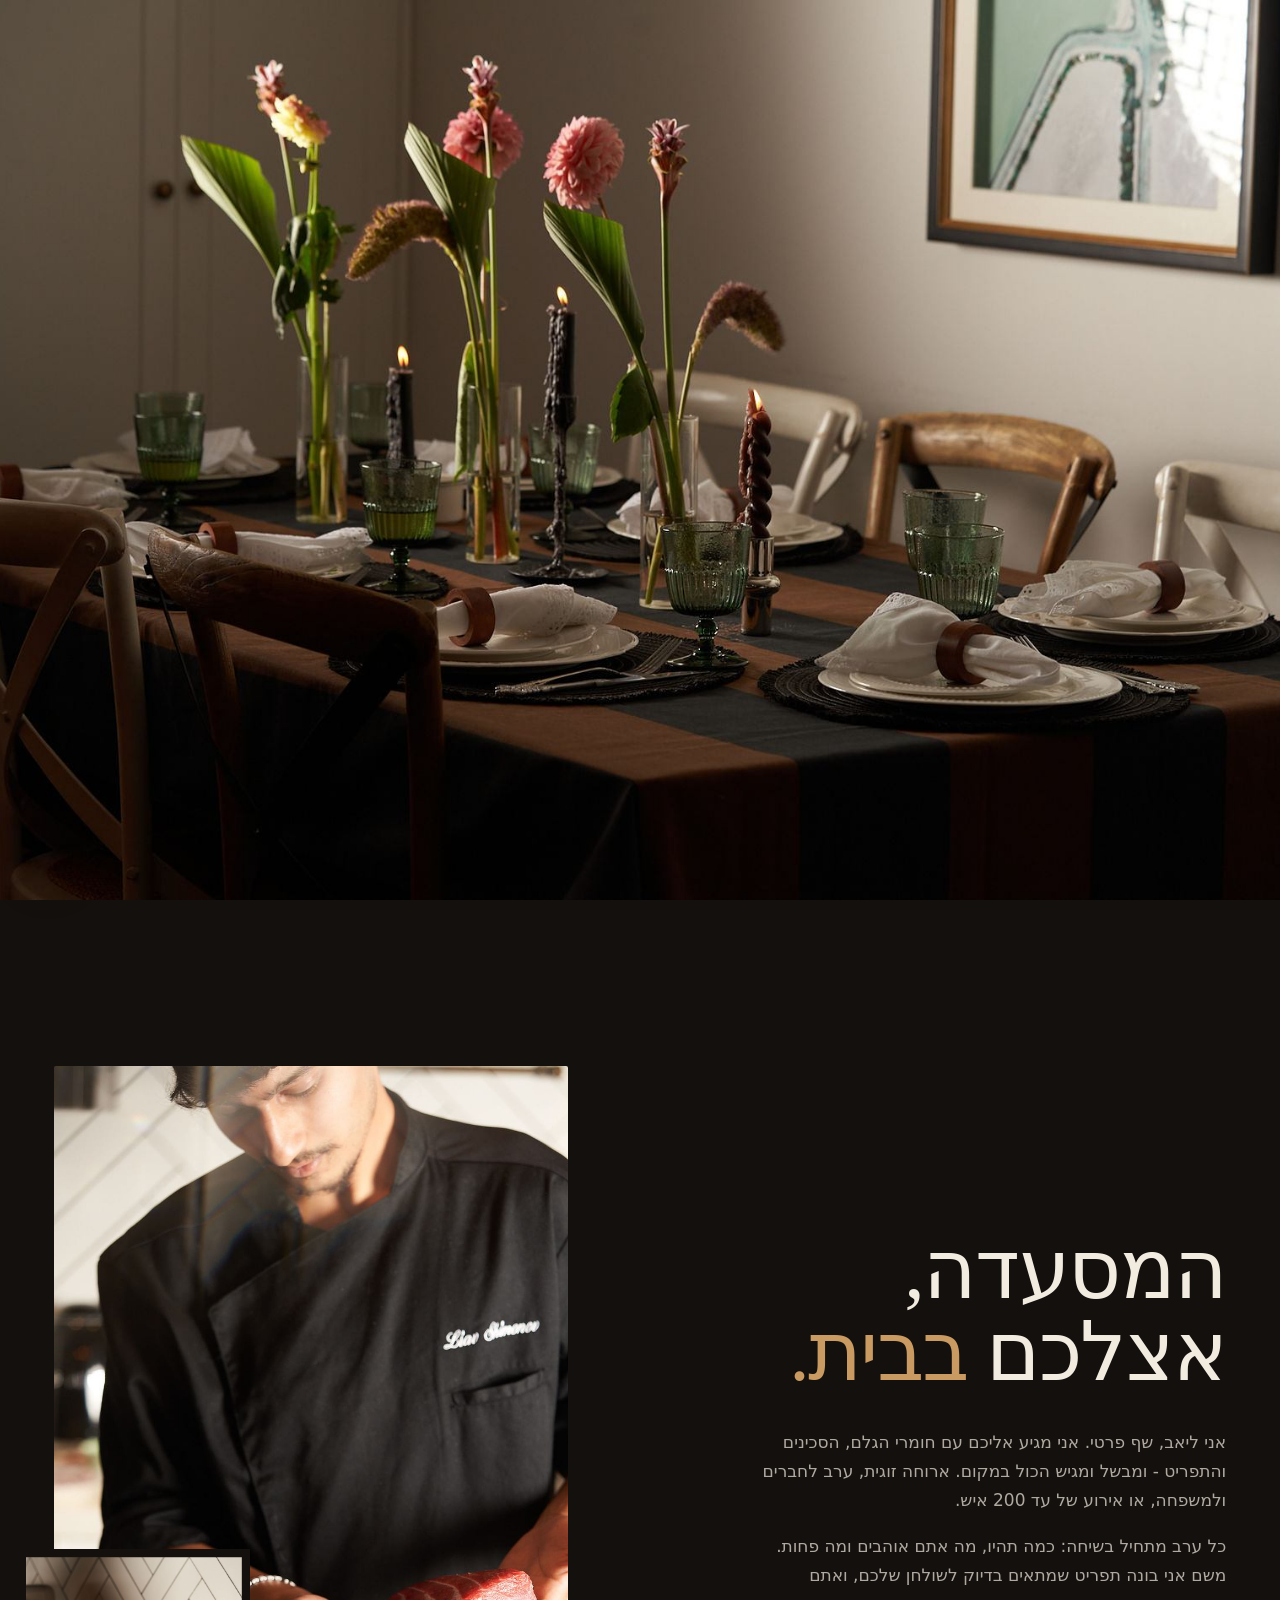
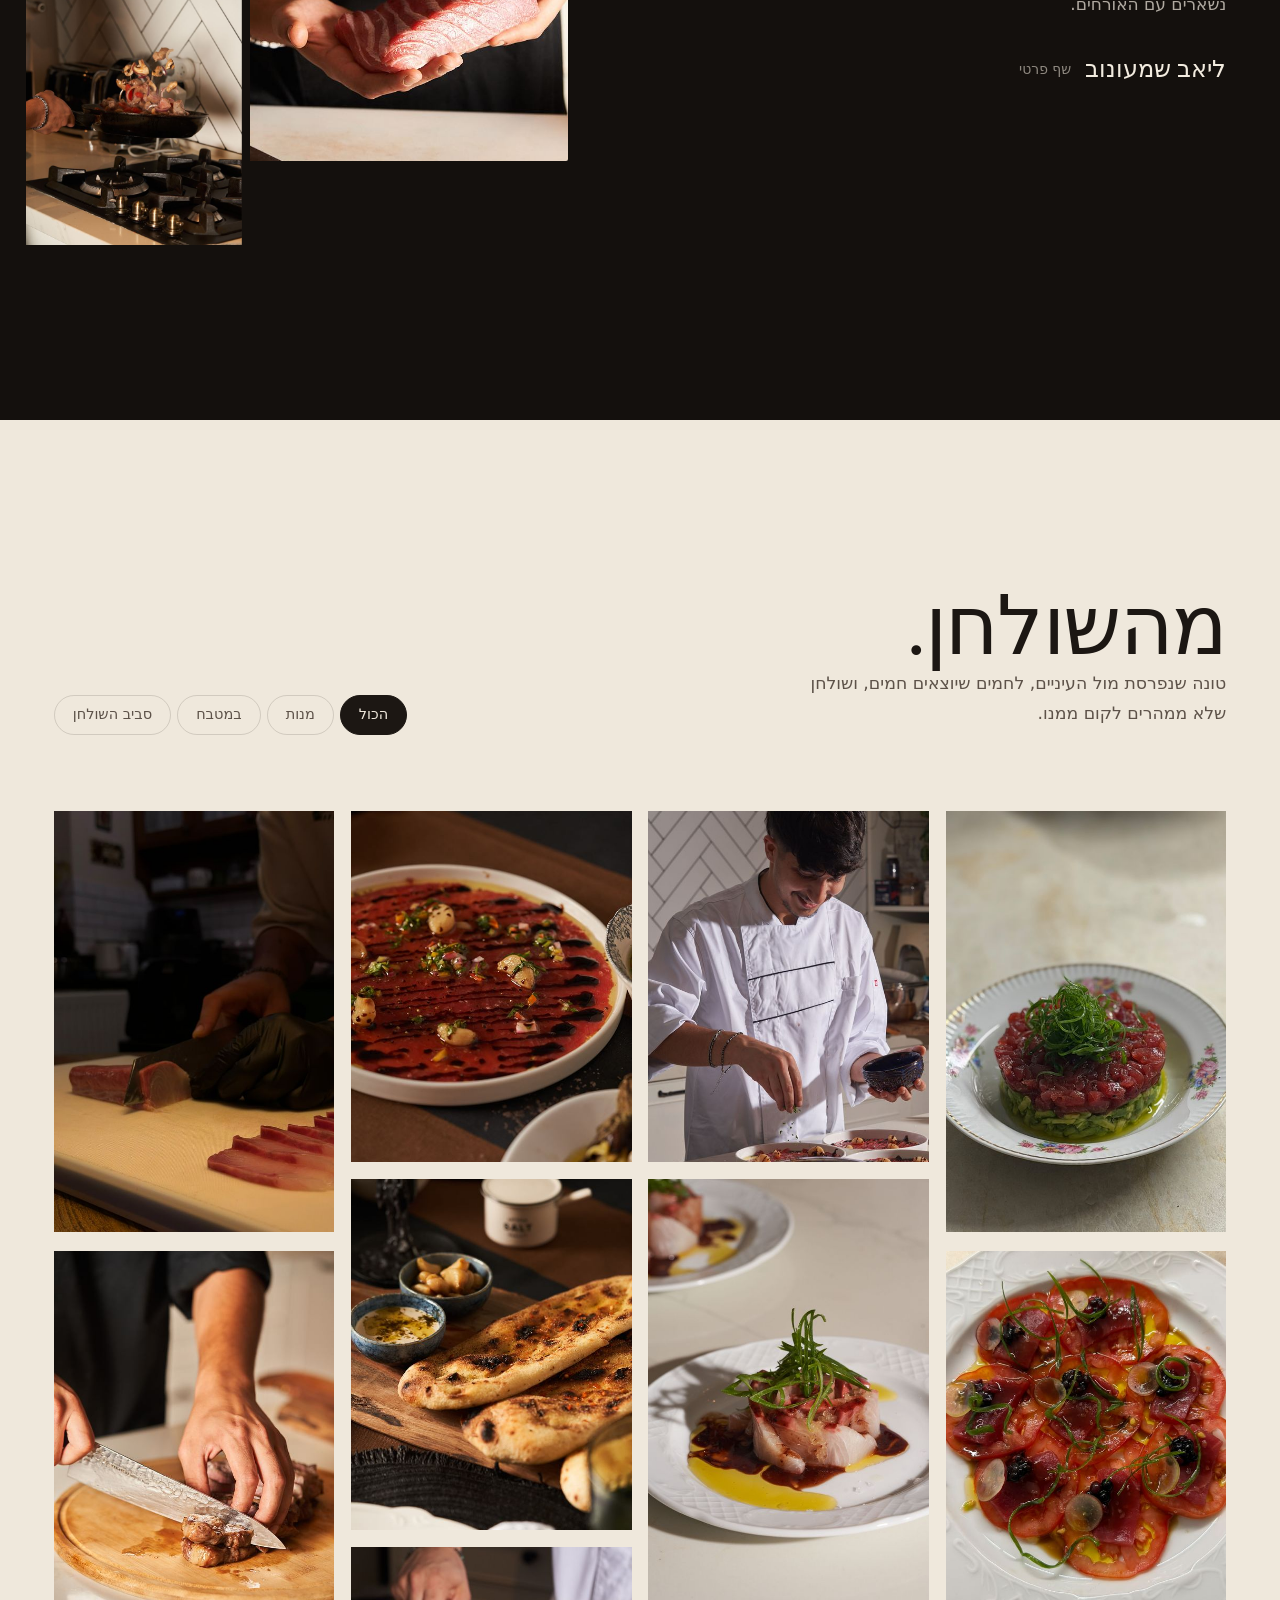
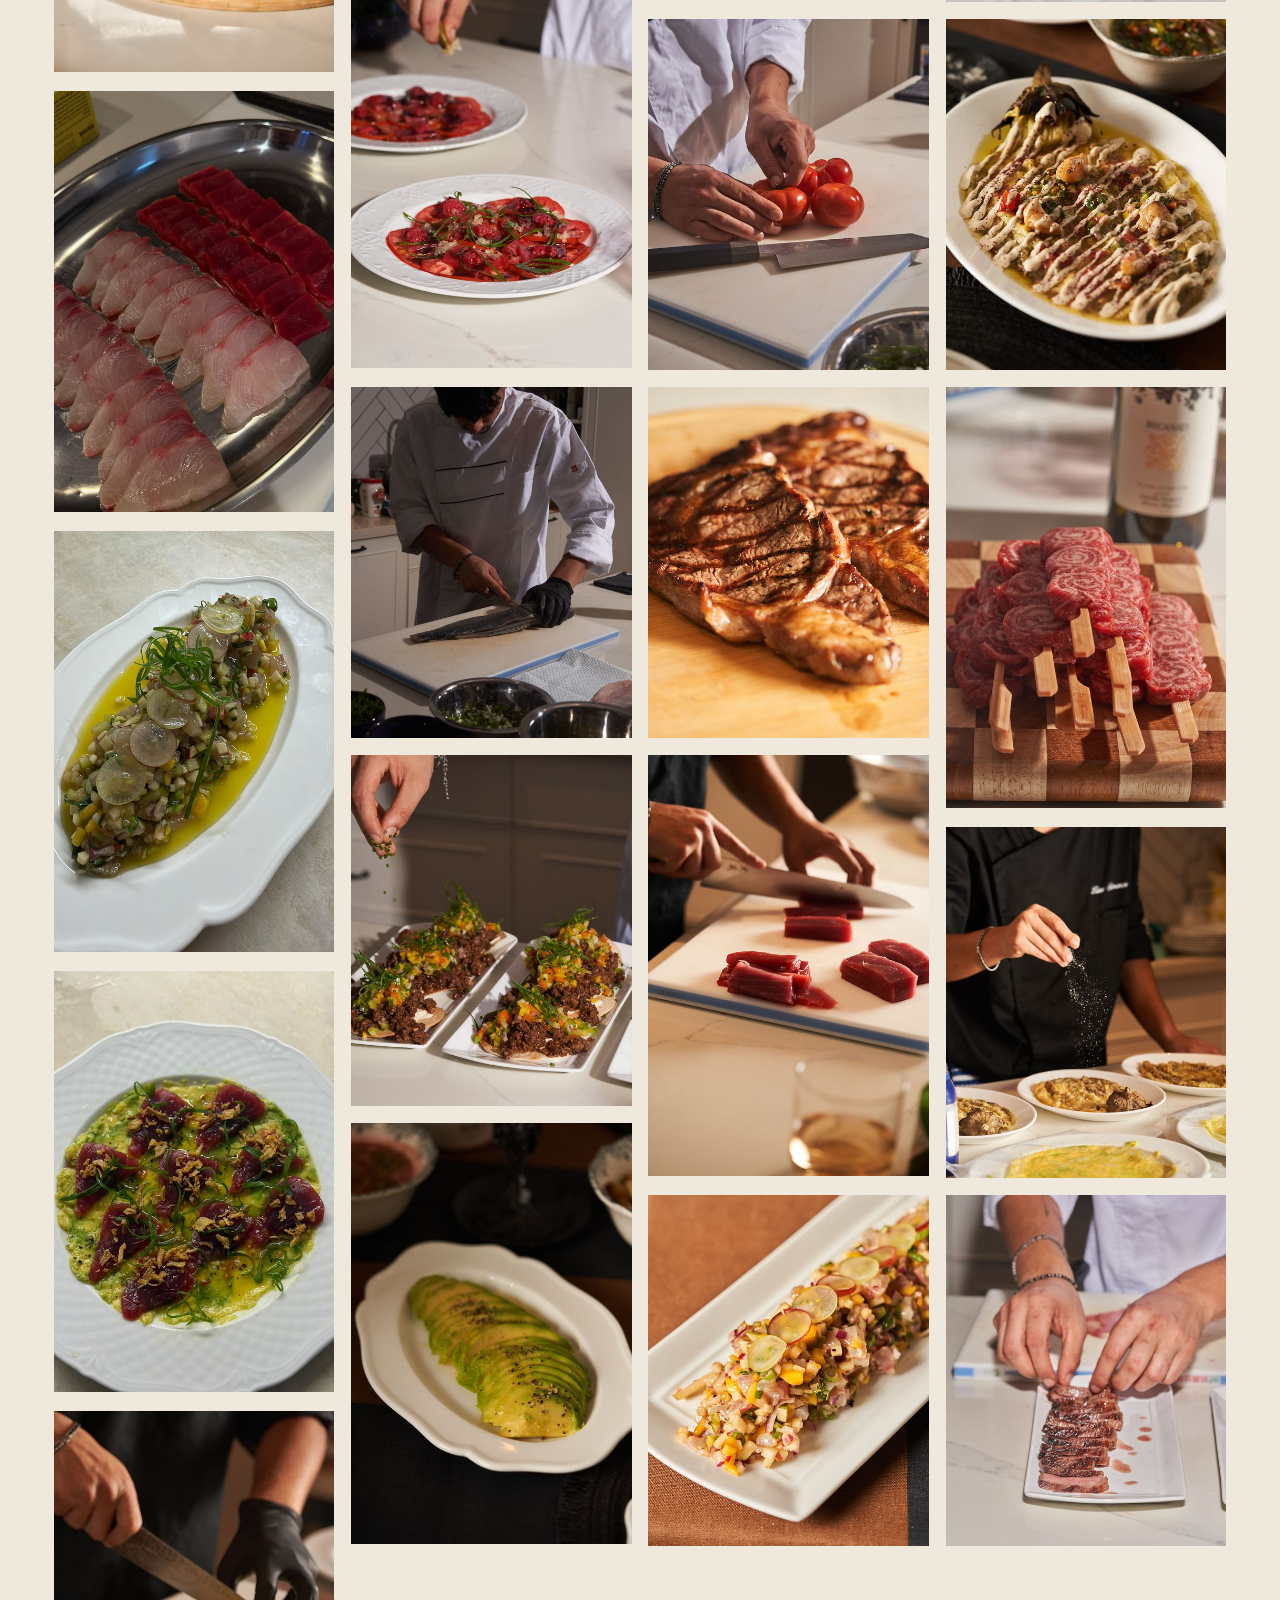
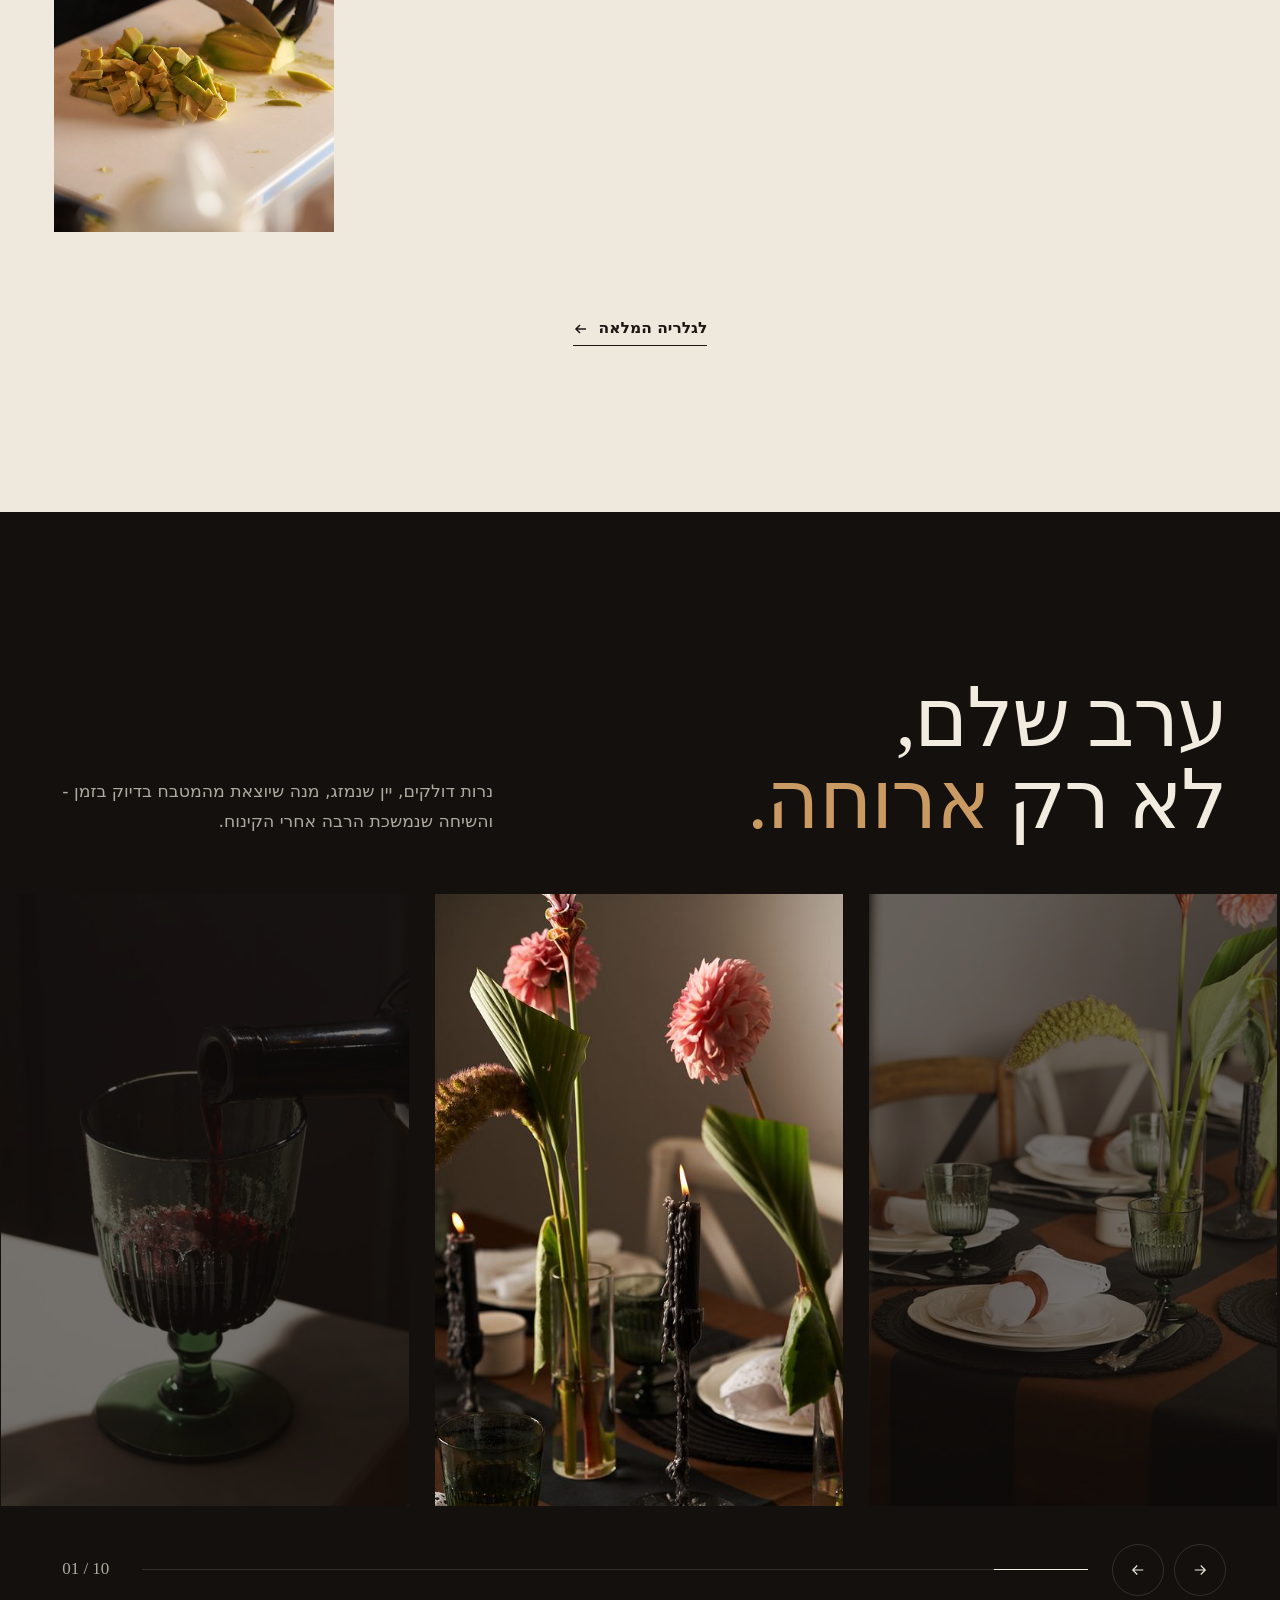
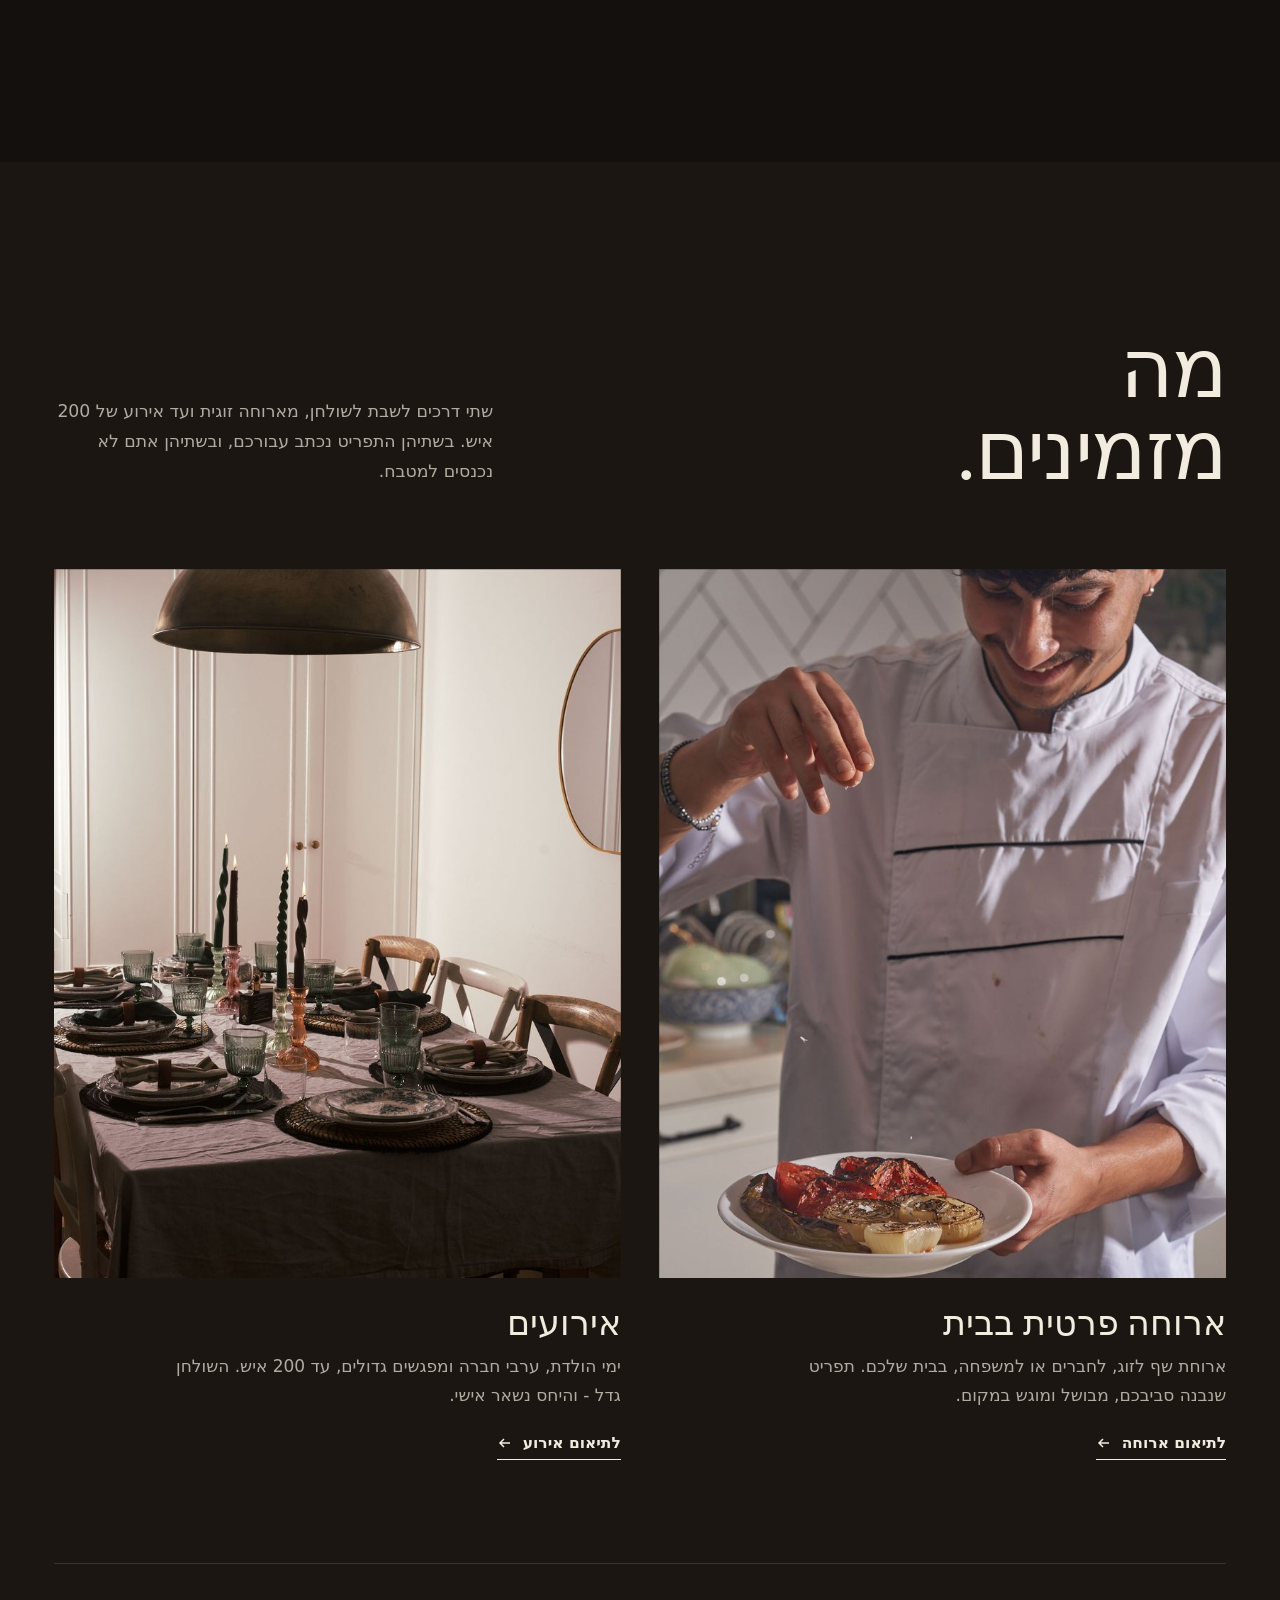
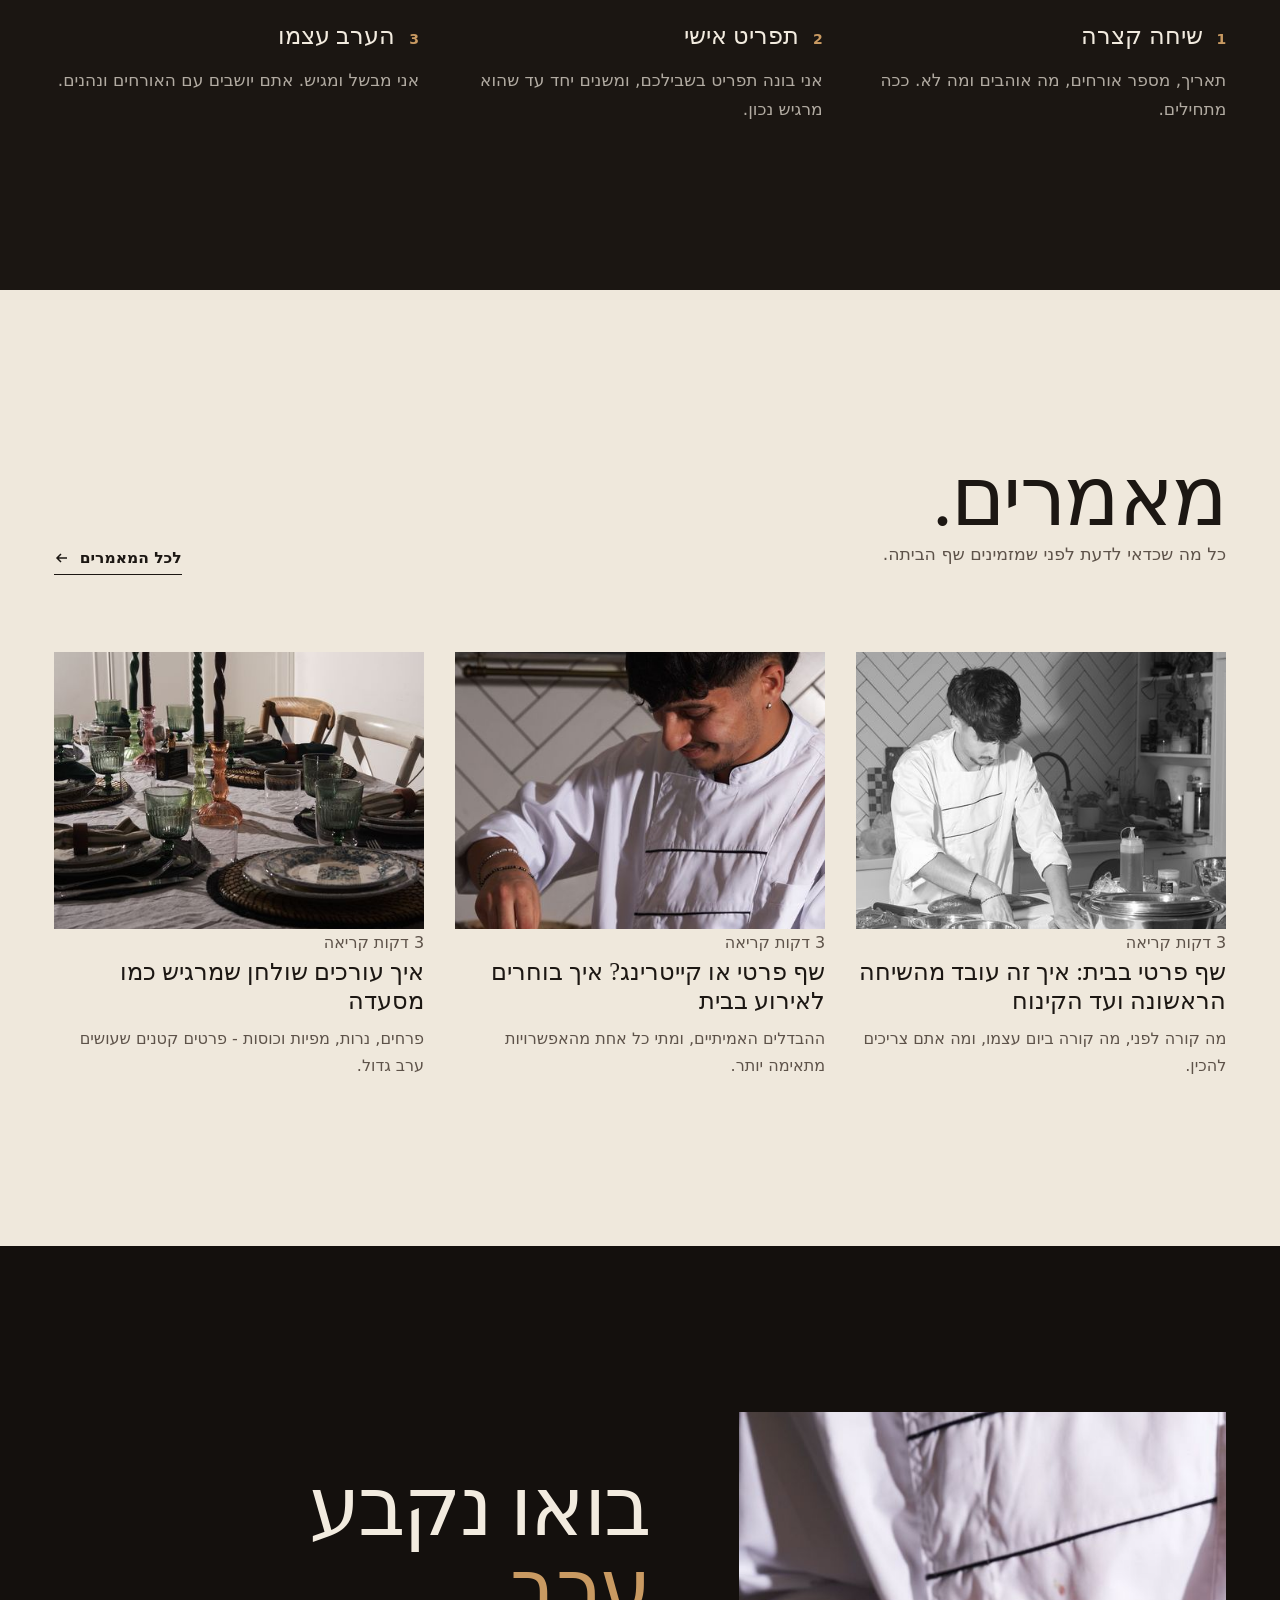
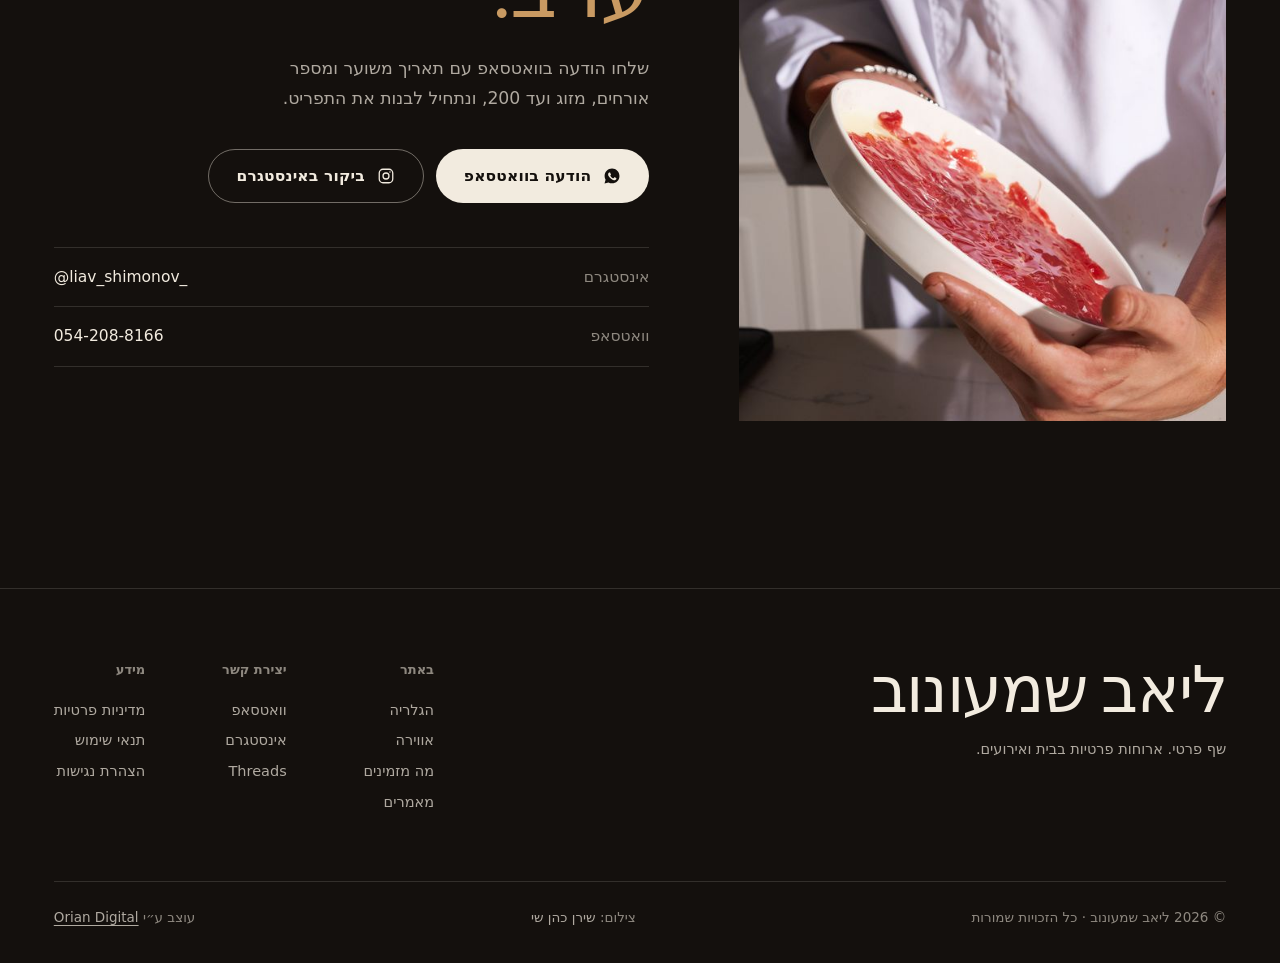
==== commit 113852df: "WhatsApp-only contact, people-free photos, photos matched to every article - Every "talk to Liav" li" ====
--- a/index.html
+++ b/index.html
@@ -6,13 +6,13 @@
   <meta http-equiv="Content-Security-Policy" content="default-src 'self'; img-src 'self' data: https:; style-src 'self' 'unsafe-inline' https://fonts.googleapis.com; font-src 'self' data: https://fonts.gstatic.com; script-src 'self' 'sha256-QQikjH+cNCht1PlOaguCF2tWGffL2t905AqEFnayhxc='; connect-src 'self'; base-uri 'self'; form-action 'self'; upgrade-insecure-requests" />
   <meta name="referrer" content="strict-origin-when-cross-origin" />
   <title>ליאב שמעונוב | שף פרטי לארוחות בבית ואירועים</title>
-  <meta name="description" content="ליאב שמעונוב, שף פרטי: ארוחות שף פרטיות בבית שלכם ואירועים. תפריט אישי שנבנה סביבכם, מבושל ומוגש במקום. להזמנות שלחו הודעה באינסטגרם." />
+  <meta name="description" content="ליאב שמעונוב, שף פרטי: ארוחות שף פרטיות בבית שלכם ואירועים. מזוגות ועד 200 איש, עם תפריט אישי שמבושל ומוגש במקום. להזמנות שלחו הודעה בוואטסאפ." />
   <link rel="canonical" href="https://oriantoledano-ship-it.github.io/liav-chef/" />
   <meta property="og:type" content="website" />
   <meta property="og:site_name" content="ליאב שמעונוב · שף פרטי" />
   <meta property="og:locale" content="he_IL" />
   <meta property="og:title" content="ליאב שמעונוב · שף פרטי" />
-  <meta property="og:description" content="ארוחות שף פרטיות בבית ואירועים. אוכל. אנשים. חוויות." />
+  <meta property="og:description" content="ארוחות שף פרטיות בבית ואירועים, מזוגות ועד 200 איש. אוכל. אנשים. חוויות." />
   <meta property="og:image" content="https://oriantoledano-ship-it.github.io/liav-chef/assets/img/hero-wide-1200.jpg" />
   <meta property="og:image:width" content="1200" />
   <meta property="og:image:height" content="800" />
@@ -28,14 +28,14 @@
   <link rel="preload" as="image" href="assets/img/hero-wide-2000.jpg" media="(min-width:761px)" />
   <link rel="preload" as="image" href="assets/img/hero-tall-800.jpg" media="(max-width:760px)" />
   <link rel="stylesheet" href="assets/vendor/swiper-bundle.min.css" />
-  <link rel="stylesheet" href="assets/site.css?v=3" />
+  <link rel="stylesheet" href="assets/site.css?v=4" />
   <script src="assets/boot.js?v=2"></script>
   <noscript><style>.ld{display:none!important}</style></noscript>
   <script type="application/ld+json">
   {"@context":"https://schema.org","@graph":[
    {"@type":"WebSite","@id":"https://oriantoledano-ship-it.github.io/liav-chef/#website","url":"https://oriantoledano-ship-it.github.io/liav-chef/","name":"ליאב שמעונוב · שף פרטי","inLanguage":"he","publisher":{"@id":"https://oriantoledano-ship-it.github.io/liav-chef/#liav"}},
-   {"@type":"Person","@id":"https://oriantoledano-ship-it.github.io/liav-chef/#liav","name":"ליאב שמעונוב","alternateName":"Liav Shimonov","jobTitle":"שף פרטי","description":"שף פרטי: ארוחות שף פרטיות בבית ואירועים. התפריט נבנה סביב האורחים, מבושל ומוגש במקום.","slogan":"אוכל. אנשים. חוויות.","url":"https://oriantoledano-ship-it.github.io/liav-chef/","image":{"@type":"ImageObject","url":"https://oriantoledano-ship-it.github.io/liav-chef/assets/img/chef-tuna-1400.jpg","caption":"ליאב שמעונוב במעיל שף שחור מחזיק נתח טונה טרי","creditText":"צילום: שירן כהן שי","creator":{"@type":"Person","name":"שירן כהן שי","sameAs":"https://www.instagram.com/shirancohenshay_photography/"},"copyrightNotice":"© ליאב שמעונוב"},"sameAs":["https://www.instagram.com/liav_shimonov_/","https://www.threads.com/@liav_shimonov_"],"knowsAbout":["ארוחות שף פרטיות","בישול לאירועים"],
-    "makesOffer":[{"@type":"Offer","itemOffered":{"@type":"Service","name":"ארוחה פרטית בבית","serviceType":"שף פרטי","description":"ארוחת שף לחברים או למשפחה, בבית שלכם. תפריט שנבנה סביבכם, מבושל ומוגש במקום.","provider":{"@id":"https://oriantoledano-ship-it.github.io/liav-chef/#liav"}}},{"@type":"Offer","itemOffered":{"@type":"Service","name":"אירועים","serviceType":"שף לאירועים","description":"ימי הולדת, ערבי חברה ומפגשים גדולים, עם תפריט אישי ושף שמבשל ומגיש במקום.","provider":{"@id":"https://oriantoledano-ship-it.github.io/liav-chef/#liav"}}}]},
+   {"@type":"Person","@id":"https://oriantoledano-ship-it.github.io/liav-chef/#liav","name":"ליאב שמעונוב","alternateName":"Liav Shimonov","jobTitle":"שף פרטי","description":"שף פרטי: ארוחות שף פרטיות בבית ואירועים, מזוגות ועד 200 איש. התפריט נבנה סביב האורחים, מבושל ומוגש במקום.","telephone":"+972542088166","slogan":"אוכל. אנשים. חוויות.","url":"https://oriantoledano-ship-it.github.io/liav-chef/","image":{"@type":"ImageObject","url":"https://oriantoledano-ship-it.github.io/liav-chef/assets/img/chef-tuna-1400.jpg","caption":"ליאב שמעונוב במעיל שף שחור מחזיק נתח טונה טרי","creditText":"צילום: שירן כהן שי","creator":{"@type":"Person","name":"שירן כהן שי","sameAs":"https://www.instagram.com/shirancohenshay_photography/"},"copyrightNotice":"© ליאב שמעונוב"},"sameAs":["https://www.instagram.com/liav_shimonov_/","https://www.threads.com/@liav_shimonov_"],"knowsAbout":["ארוחות שף פרטיות","בישול לאירועים"],
+    "makesOffer":[{"@type":"Offer","itemOffered":{"@type":"Service","name":"ארוחה פרטית בבית","serviceType":"שף פרטי","description":"ארוחת שף לזוג, לחברים או למשפחה, בבית שלכם. תפריט שנבנה סביבכם, מבושל ומוגש במקום.","provider":{"@id":"https://oriantoledano-ship-it.github.io/liav-chef/#liav"}}},{"@type":"Offer","itemOffered":{"@type":"Service","name":"אירועים","serviceType":"שף לאירועים","description":"ימי הולדת, ערבי חברה ומפגשים גדולים של עד 200 איש, עם תפריט אישי ושף שמבשל ומגיש במקום.","provider":{"@id":"https://oriantoledano-ship-it.github.io/liav-chef/#liav"}}}]},
    {"@type":"WebPage","@id":"https://oriantoledano-ship-it.github.io/liav-chef/#webpage","url":"https://oriantoledano-ship-it.github.io/liav-chef/","name":"ליאב שמעונוב | שף פרטי לארוחות בבית ואירועים","inLanguage":"he","isPartOf":{"@id":"https://oriantoledano-ship-it.github.io/liav-chef/#website"},"about":{"@id":"https://oriantoledano-ship-it.github.io/liav-chef/#liav"},"primaryImageOfPage":{"@type":"ImageObject","url":"https://oriantoledano-ship-it.github.io/liav-chef/assets/img/hero-wide-2000.jpg","creditText":"צילום: שירן כהן שי"},"hasPart":{"@id":"https://oriantoledano-ship-it.github.io/liav-chef/journal.html#blog"}}
   ]}
   </script>
@@ -65,7 +65,7 @@
         <a href="#journal">מאמרים</a>
         <a href="#contact">יצירת קשר</a>
       </nav>
-      <a href="https://ig.me/m/liav_shimonov_" target="_blank" rel="noopener noreferrer" class="btn btn--light nav__cta">להזמנת ערב</a>
+      <a href="https://wa.me/972542088166?text=%D7%94%D7%99%D7%99%20%D7%9C%D7%99%D7%90%D7%91%2C%20%D7%90%D7%A9%D7%9E%D7%97%20%D7%9C%D7%A7%D7%91%D7%95%D7%A2%20%D7%A2%D7%A8%D7%91" target="_blank" rel="noopener noreferrer" class="btn btn--light nav__cta">להזמנת ערב</a>
       <button class="burger" aria-label="פתיחת תפריט" aria-expanded="false" aria-controls="drawer"><i></i><i></i></button>
     </div>
   </header>
@@ -75,7 +75,7 @@
     <a href="#services">מה מזמינים</a>
     <a href="#journal">מאמרים</a>
     <a href="#contact">יצירת קשר</a>
-    <div class="drawer__foot"><a href="https://ig.me/m/liav_shimonov_" target="_blank" rel="noopener noreferrer">הודעה באינסטגרם</a><a href="https://wa.me/972542088166" target="_blank" rel="noopener noreferrer">וואטסאפ</a></div>
+    <div class="drawer__foot"><a href="https://wa.me/972542088166?text=%D7%94%D7%99%D7%99%20%D7%9C%D7%99%D7%90%D7%91%2C%20%D7%90%D7%A9%D7%9E%D7%97%20%D7%9C%D7%A7%D7%91%D7%95%D7%A2%20%D7%A2%D7%A8%D7%91" target="_blank" rel="noopener noreferrer">הודעה בוואטסאפ</a><a href="https://www.instagram.com/liav_shimonov_/" target="_blank" rel="noopener noreferrer">ביקור באינסטגרם</a></div>
   </div>
 
   <main id="main">
@@ -89,13 +89,13 @@
           <h1><span class="ln"><span>ליאב</span></span><span class="ln"><span>שמעונוב</span></span></h1>
           <p class="hero__sub" data-h="2"><b>שף פרטי.</b> אוכל. אנשים. חוויות.</p>
           <div class="hero__cta" data-h="3">
-            <a href="https://ig.me/m/liav_shimonov_" target="_blank" rel="noopener noreferrer" class="btn btn--light">להזמנת ערב
-              <svg viewBox="0 0 24 24" fill="none" stroke="currentColor" stroke-width="1.6" aria-hidden="true"><path d="M19 12H5M11 6l-6 6 6 6"/></svg></a>
+            <a href="https://wa.me/972542088166?text=%D7%94%D7%99%D7%99%20%D7%9C%D7%99%D7%90%D7%91%2C%20%D7%90%D7%A9%D7%9E%D7%97%20%D7%9C%D7%A7%D7%91%D7%95%D7%A2%20%D7%A2%D7%A8%D7%91" target="_blank" rel="noopener noreferrer" class="btn btn--light"><svg viewBox="0 0 24 24" fill="currentColor" aria-hidden="true"><path d="M12.04 2C6.58 2 2.13 6.45 2.13 11.91c0 1.75.46 3.45 1.32 4.95L2.05 22l5.25-1.38c1.45.79 3.08 1.21 4.74 1.21 5.46 0 9.91-4.45 9.91-9.91C21.95 6.45 17.5 2 12.04 2zm5.8 14.16c-.24.68-1.42 1.32-1.96 1.36-.5.05-.97.23-3.27-.68-2.77-1.09-4.51-3.92-4.65-4.1-.13-.18-1.11-1.48-1.11-2.82 0-1.34.7-2 .95-2.28.25-.27.54-.34.72-.34h.52c.17 0 .39-.02.61.47.23.55.77 1.9.84 2.04.07.14.11.3.02.48-.09.18-.14.3-.27.46-.14.16-.29.36-.41.48-.14.14-.28.29-.12.56.16.27.71 1.17 1.52 1.9 1.05.93 1.93 1.22 2.2 1.36.27.14.43.11.59-.07.16-.18.68-.79.86-1.07.18-.27.36-.23.61-.14.25.09 1.59.75 1.86.89.27.14.45.2.52.32.07.11.07.66-.17 1.34z"/></svg>
+              להזמנת ערב</a>
             <a href="#gallery" class="btn btn--line">לגלריה</a>
           </div>
         </div>
         <div class="hero__side" data-h="4">
-          <p>ארוחות פרטיות בבית<br />ואירועים</p>
+          <p>ארוחות פרטיות ואירועים<br />מזוגות ועד 200 איש</p>
           <span class="hero__cue"><i></i> גללו</span>
         </div>
       </div>
@@ -105,7 +105,7 @@
       <div class="shell about">
         <div class="about__txt">
           <h2 class="h2" data-split><span class="ln"><span>המסעדה,</span></span><span class="ln"><span>אצלכם <em>בבית.</em></span></span></h2>
-          <p class="rv">אני ליאב, שף פרטי. אני מגיע אליכם עם חומרי הגלם, הסכינים והתפריט - ומבשל ומגיש הכול במקום. ארוחה לחברים ולמשפחה, או אירוע שלם.</p>
+          <p class="rv">אני ליאב, שף פרטי. אני מגיע אליכם עם חומרי הגלם, הסכינים והתפריט - ומבשל ומגיש הכול במקום. ארוחה זוגית, ערב לחברים ולמשפחה, או אירוע של עד 200 איש.</p>
           <p class="rv">כל ערב מתחיל בשיחה: כמה תהיו, מה אתם אוהבים ומה פחות. משם אני בונה תפריט שמתאים בדיוק לשולחן שלכם, ואתם נשארים עם האורחים.</p>
           <div class="about__sig rv"><b>ליאב שמעונוב</b> שף פרטי</div>
         </div>
@@ -131,30 +131,30 @@
           </div>
         </div>
         <div class="grid" id="grid">
-          <button type="button" class="gi" data-cat="dish" data-full="assets/img/g-tartare-1600.jpg"><img src="assets/img/g-tartare-800.jpg" alt="טרטר טונה על בסיס אבוקדו עם עשבי תיבול, בצלחת לבנה" loading="lazy" width="533" height="800" /><figcaption>טרטר טונה</figcaption></button>
-          <button type="button" class="gi" data-cat="kitchen" data-full="assets/img/g-cut-1600.jpg"><img src="assets/img/g-cut-800.jpg" alt="סכין שף חותכת קוביית טונה על קרש לבן" loading="lazy" width="600" height="800" /><figcaption>חיתוך טונה</figcaption></button>
-          <button type="button" class="gi" data-cat="table" data-full="assets/img/g-serve-1600.jpg"><img src="assets/img/g-serve-800.jpg" alt="ליאב מגיש מנות לאורחים סביב שולחן האוכל" loading="lazy" width="533" height="800" /><figcaption>מגישים</figcaption></button>
+          <button type="button" class="gi" data-cat="dish" data-full="assets/img/g-tuna-tartare-1600.jpg"><img src="assets/img/g-tuna-tartare-800.jpg" alt="טרטר טונה עם עשבי תיבול, בצלחת פרחונית" loading="lazy" width="533" height="800" /><figcaption>טרטר טונה</figcaption></button>
+          <button type="button" class="gi" data-cat="kitchen" data-full="assets/img/g-seasoning-1600.jpg"><img src="assets/img/g-seasoning-800.jpg" alt="ליאב במעיל שף לבן מתבל מנה ומחייך" loading="lazy" width="533" height="800" /><figcaption>תיבול אחרון</figcaption></button>
           <button type="button" class="gi" data-cat="dish" data-full="assets/img/g-carpaccio-1600.jpg"><img src="assets/img/g-carpaccio-800.jpg" alt="קרפצ׳יו פרוס דק עם שום קונפי ורוטב כהה" loading="lazy" width="533" height="800" /><figcaption>קרפצ׳יו</figcaption></button>
+          <button type="button" class="gi" data-cat="kitchen" data-full="assets/img/g-tuna-slice-1600.jpg"><img src="assets/img/g-tuna-slice-800.jpg" alt="פריסת טונה בסכין שף, ביד עם כפפה שחורה" loading="lazy" width="533" height="800" /><figcaption>פריסת טונה</figcaption></button>
+          <button type="button" class="gi" data-cat="dish" data-full="assets/img/g-fish-plate-1600.jpg"><img src="assets/img/g-fish-plate-800.jpg" alt="דג לבן ברוטב כהה ושמן זית, עם עשבי תיבול מעל" loading="lazy" width="533" height="800" /><figcaption>דג ברוטב</figcaption></button>
+          <button type="button" class="gi" data-cat="table" data-full="assets/img/g-bread-1600.jpg"><img src="assets/img/g-bread-800.jpg" alt="לחמים חמים ושחומים על קרש עץ" loading="lazy" width="533" height="800" /><figcaption>לחמים חמים</figcaption></button>
+          <button type="button" class="gi" data-cat="dish" data-full="assets/img/g-tomato-tuna-1600.jpg"><img src="assets/img/g-tomato-tuna-800.jpg" alt="פרוסות עגבנייה וטונה עם עשבי תיבול, בצלחת לבנה" loading="lazy" width="533" height="800" /><figcaption>עגבנייה וטונה</figcaption></button>
+          <button type="button" class="gi" data-cat="kitchen" data-full="assets/img/g-slice-steak-1600.jpg"><img src="assets/img/g-slice-steak-800.jpg" alt="פריסת סטייק בסכין דמשקאית על קרש עץ עגול" loading="lazy" width="533" height="800" /><figcaption>פריסת סטייק</figcaption></button>
+          <button type="button" class="gi" data-cat="dish" data-full="assets/img/g-tomato-carpaccio-1600.jpg"><img src="assets/img/g-tomato-carpaccio-800.jpg" alt="פרוסות עגבנייה עם עשבי תיבול, ויד שסוחטת לימון מעל" loading="lazy" width="533" height="800" /><figcaption>עגבניות ולימון</figcaption></button>
+          <button type="button" class="gi" data-cat="dish" data-full="assets/img/g-eggplant-1600.jpg"><img src="assets/img/g-eggplant-800.jpg" alt="חציל שרוף עם טחינה, עגבניות ושמן זית" loading="lazy" width="533" height="800" /><figcaption>חציל שרוף וטחינה</figcaption></button>
+          <button type="button" class="gi" data-cat="kitchen" data-full="assets/img/g-tomatoes-cut-1600.jpg"><img src="assets/img/g-tomatoes-cut-800.jpg" alt="חיתוך עגבניות טריות על קרש לבן" loading="lazy" width="533" height="800" /><figcaption>עגבניות טריות</figcaption></button>
+          <button type="button" class="gi" data-cat="dish" data-full="assets/img/g-sashimi-1600.jpg"><img src="assets/img/g-sashimi-800.jpg" alt="מגש נירוסטה עם פרוסות דג לבן וטונה אדומה" loading="lazy" width="533" height="800" /><figcaption>מגש דגים נאים</figcaption></button>
+          <button type="button" class="gi" data-cat="table" data-full="assets/img/g-meat-rolls-1600.jpg"><img src="assets/img/g-meat-rolls-800.jpg" alt="שיפודי בשר מגולגל על קרש עץ, ליד בקבוק יין" loading="lazy" width="533" height="800" /><figcaption>שיפודי בשר</figcaption></button>
           <button type="button" class="gi" data-cat="dish" data-full="assets/img/g-steak-1600.jpg"><img src="assets/img/g-steak-800.jpg" alt="סטייק צלוי עם סימני גריל על קרש עץ" loading="lazy" width="533" height="800" /><figcaption>סטייק מהגריל</figcaption></button>
-          <button type="button" class="gi" data-cat="kitchen" data-full="assets/img/g-loin-1600.jpg"><img src="assets/img/g-loin-800.jpg" alt="נתח טונה אדום וטרי על משטח לבן" loading="lazy" width="533" height="800" /><figcaption>נתח טונה טרי</figcaption></button>
-          <button type="button" class="gi" data-cat="table" data-full="assets/img/g-toast-1600.jpg"><img src="assets/img/g-toast-800.jpg" alt="אורחים מרימים כוסות לחיים סביב השולחן" loading="lazy" width="533" height="800" /><figcaption>לחיים</figcaption></button>
-          <button type="button" class="gi" data-cat="dish" data-full="assets/img/g-eggplant-1600.jpg"><img src="assets/img/g-eggplant-800.jpg" alt="חציל שרוף עם טחינה, עגבניות ושמן זית" loading="lazy" width="533" height="800" /><figcaption>חציל שרוף וטחינה</figcaption></button>
-          <button type="button" class="gi" data-cat="kitchen" data-full="assets/img/g-spoon-1600.jpg"><img src="assets/img/g-spoon-800.jpg" alt="ידיים מסדרות שום קונפי על מנה בכף" loading="lazy" width="533" height="800" /><figcaption>הרכבת המנה</figcaption></button>
-          <button type="button" class="gi" data-cat="dish" data-full="assets/img/g-bread-1600.jpg"><img src="assets/img/g-bread-800.jpg" alt="לחמים חמים ושחומים על קרש עץ" loading="lazy" width="533" height="800" /><figcaption>לחמים חמים</figcaption></button>
-          <button type="button" class="gi" data-cat="table" data-full="assets/img/g-napkin-1600.jpg"><img src="assets/img/g-napkin-800.jpg" alt="צלחת לבנה עם מפית תחרה וטבעת עץ, סכו״ם כסף" loading="lazy" width="600" height="800" /><figcaption>השולחן מוכן</figcaption></button>
-          <button type="button" class="gi" data-cat="dish" data-full="assets/img/g-tuna-bite-1600.jpg"><img src="assets/img/g-tuna-bite-800.jpg" alt="יד מרימה ביס טונה מצלחת הגשה" loading="lazy" width="533" height="800" /><figcaption>ביס טונה</figcaption></button>
-          <button type="button" class="gi" data-cat="kitchen" data-full="assets/img/g-slice-steak-1600.jpg"><img src="assets/img/g-slice-steak-800.jpg" alt="פריסת סטייק בסכין דמשקאית על קרש עץ עגול" loading="lazy" width="533" height="800" /><figcaption>פריסת סטייק</figcaption></button>
-          <button type="button" class="gi" data-cat="dish" data-full="assets/img/g-steak-board-1600.jpg"><img src="assets/img/g-steak-board-800.jpg" alt="סטייק פרוס על קרש עם ירקות צלויים, מוגש לשולחן" loading="lazy" width="533" height="800" /><figcaption>סטייק פרוס לשולחן</figcaption></button>
-          <button type="button" class="gi" data-cat="table" data-full="assets/img/g-laugh-1600.jpg"><img src="assets/img/g-laugh-800.jpg" alt="אורחים צוחקים ומשוחחים ליד השולחן" loading="lazy" width="533" height="800" /><figcaption>ערב עם חברים</figcaption></button>
+          <button type="button" class="gi" data-cat="kitchen" data-full="assets/img/g-fish-clean-1600.jpg"><img src="assets/img/g-fish-clean-800.jpg" alt="ליאב מנקה דג שלם על קרש, עם כפפות שחורות" loading="lazy" width="533" height="800" /><figcaption>ניקוי דג</figcaption></button>
+          <button type="button" class="gi" data-cat="dish" data-full="assets/img/g-ceviche-1600.jpg"><img src="assets/img/g-ceviche-800.jpg" alt="דג נא קצוץ עם ירקות ושמן זית, בצלחת הגשה מוארכת" loading="lazy" width="533" height="800" /><figcaption>דג נא וירקות</figcaption></button>
+          <button type="button" class="gi" data-cat="kitchen" data-full="assets/img/g-blocks-1600.jpg"><img src="assets/img/g-blocks-800.jpg" alt="קוביות טונה חתוכות על קרש" loading="lazy" width="533" height="800" /><figcaption>קוביות טונה</figcaption></button>
+          <button type="button" class="gi" data-cat="dish" data-full="assets/img/g-meat-toasts-1600.jpg"><img src="assets/img/g-meat-toasts-800.jpg" alt="טוסטים עם בשר קצוץ ועשבי תיבול, ויד שמפזרת גימור מעל" loading="lazy" width="533" height="800" /><figcaption>ביסים על טוסט</figcaption></button>
+          <button type="button" class="gi" data-cat="kitchen" data-full="assets/img/g-liav-salt-1600.jpg"><img src="assets/img/g-liav-salt-800.jpg" alt="ליאב במעיל שף שחור מפזר מלח על צלחות לפני ההגשה" loading="lazy" width="533" height="800" /><figcaption>רגע לפני ההגשה</figcaption></button>
+          <button type="button" class="gi" data-cat="dish" data-full="assets/img/g-tuna-avocado-1600.jpg"><img src="assets/img/g-tuna-avocado-800.jpg" alt="פרוסות טונה על קרם אבוקדו עם בצל מטוגן" loading="lazy" width="533" height="800" /><figcaption>טונה ואבוקדו</figcaption></button>
+          <button type="button" class="gi" data-cat="table" data-full="assets/img/g-avocado-1600.jpg"><img src="assets/img/g-avocado-800.jpg" alt="אבוקדו פרוס דק בצלחת הגשה לבנה" loading="lazy" width="533" height="800" /><figcaption>אבוקדו פרוס</figcaption></button>
+          <button type="button" class="gi" data-cat="kitchen" data-full="assets/img/g-steak-plating-1600.jpg"><img src="assets/img/g-steak-plating-800.jpg" alt="ידיים מסדרות פרוסות סטייק על צלחת הגשה מוארכת" loading="lazy" width="533" height="800" /><figcaption>סידור הסטייק</figcaption></button>
+          <button type="button" class="gi" data-cat="dish" data-full="assets/img/g-salsa-1600.jpg"><img src="assets/img/g-salsa-800.jpg" alt="סלט קצוץ צבעוני על צלחת הגשה מוארכת" loading="lazy" width="533" height="800" /><figcaption>סלט קצוץ</figcaption></button>
           <button type="button" class="gi" data-cat="kitchen" data-full="assets/img/g-avo-dice-1600.jpg"><img src="assets/img/g-avo-dice-800.jpg" alt="חיתוך אבוקדו לקוביות עם כפפה שחורה" loading="lazy" width="533" height="800" /><figcaption>קוביות אבוקדו</figcaption></button>
-          <button type="button" class="gi" data-cat="dish" data-full="assets/img/g-tuna-oil-1600.jpg"><img src="assets/img/g-tuna-oil-800.jpg" alt="קוביות טונה נאה בשמן זית ועשבי תיבול בצלחת עמוקה" loading="lazy" width="533" height="800" /><figcaption>טונה בשמן זית</figcaption></button>
-          <button type="button" class="gi" data-cat="dish" data-full="assets/img/g-avocado-1600.jpg"><img src="assets/img/g-avocado-800.jpg" alt="אבוקדו פרוס דק בצלחת הגשה לבנה" loading="lazy" width="533" height="800" /><figcaption>אבוקדו פרוס</figcaption></button>
-          <button type="button" class="gi" data-cat="table" data-full="assets/img/g-salt-1600.jpg"><img src="assets/img/g-salt-800.jpg" alt="סיר מלח קטן על השולחן" loading="lazy" width="600" height="800" /><figcaption>מלח על השולחן</figcaption></button>
-          <button type="button" class="gi" data-cat="kitchen" data-full="assets/img/g-blocks-1600.jpg"><img src="assets/img/g-blocks-800.jpg" alt="קוביות טונה חתוכות על קרש" loading="lazy" width="533" height="800" /><figcaption>קוביות טונה</figcaption></button>
-          <button type="button" class="gi" data-cat="dish" data-full="assets/img/g-stew-1600.jpg"><img src="assets/img/g-stew-800.jpg" alt="תבשיל בשר ברוטב עגבניות עם בצל ירוק" loading="lazy" width="533" height="800" /><figcaption>תבשיל ברוטב עגבניות</figcaption></button>
-          <button type="button" class="gi" data-cat="table" data-full="assets/img/g-phones-1600.jpg"><img src="assets/img/g-phones-800.jpg" alt="אורחים מצלמים את השולחן לפני שמתחילים לאכול" loading="lazy" width="533" height="800" /><figcaption>קודם מצלמים</figcaption></button>
-          <button type="button" class="gi" data-cat="kitchen" data-full="assets/img/g-bread-salt-1600.jpg"><img src="assets/img/g-bread-salt-800.jpg" alt="פיזור מלח על לחמים לפני ההגשה" loading="lazy" width="533" height="800" /><figcaption>תיבול אחרון</figcaption></button>
-          <button type="button" class="gi" data-cat="dish" data-full="assets/img/g-salsa-1600.jpg"><img src="assets/img/g-salsa-800.jpg" alt="סלט קצוץ צבעוני על צלחת הגשה מוארכת" loading="lazy" width="533" height="800" /><figcaption>סלט קצוץ</figcaption></button>
         </div>
         <div class="grid__more rv">
           <a class="link" href="https://shiran.pixieset.com/liavshimonov/" target="_blank" rel="noopener noreferrer">לגלריה המלאה
@@ -172,18 +172,16 @@
       </div>
       <div class="swiper car__swiper" data-cursor="גררו">
         <div class="swiper-wrapper">
-          <div class="swiper-slide"><figure class="car__fig"><div class="car__img"><img src="assets/img/c-flowers-800.jpg" srcset="assets/img/c-flowers-800.jpg 533w, assets/img/c-flowers-1400.jpg 933w" sizes="(max-width:760px) 70vw, 32vw" alt="פרחים בבקבוקי זכוכית ונרות שחורים על השולחן" loading="lazy" /></div><figcaption class="car__cap">פרחים ונרות</figcaption></figure></div>
-          <div class="swiper-slide"><figure class="car__fig"><div class="car__img"><img src="assets/img/c-wine-800.jpg" srcset="assets/img/c-wine-800.jpg 533w, assets/img/c-wine-1400.jpg 933w" sizes="(max-width:760px) 70vw, 32vw" alt="מזיגת יין לבן לכוס ירוקה" loading="lazy" /></div><figcaption class="car__cap">יין לפתיחה</figcaption></figure></div>
-          <div class="swiper-slide"><figure class="car__fig"><div class="car__img"><img src="assets/img/c-garlic-800.jpg" srcset="assets/img/c-garlic-800.jpg 533w, assets/img/c-garlic-1400.jpg 933w" sizes="(max-width:760px) 70vw, 32vw" alt="קערת שום קונפי ליד נר דולק" loading="lazy" /></div><figcaption class="car__cap">שום קונפי</figcaption></figure></div>
-          <div class="swiper-slide"><figure class="car__fig"><div class="car__img"><img src="assets/img/c-serving-800.jpg" srcset="assets/img/c-serving-800.jpg 533w, assets/img/c-serving-1400.jpg 933w" sizes="(max-width:760px) 70vw, 32vw" alt="ליאב מניח מנה על השולחן בין האורחים" loading="lazy" /></div><figcaption class="car__cap">מהמטבח לשולחן</figcaption></figure></div>
-          <div class="swiper-slide is-wide"><figure class="car__fig"><div class="car__img"><img src="assets/img/c-candles-900.jpg" srcset="assets/img/c-candles-900.jpg 900w, assets/img/c-candles-1600.jpg 1600w" sizes="(max-width:760px) 86vw, 60vw" alt="צלחות ערוכות, כוסות ירוקות ונרות דולקים לאורך השולחן" loading="lazy" /></div><figcaption class="car__cap">רגע לפני שמתיישבים</figcaption></figure></div>
-          <div class="swiper-slide"><figure class="car__fig"><div class="car__img"><img src="assets/img/c-dahlia-800.jpg" srcset="assets/img/c-dahlia-800.jpg 533w, assets/img/c-dahlia-1400.jpg 933w" sizes="(max-width:760px) 70vw, 32vw" alt="דליה ורודה ועלים בבקבוק על השולחן" loading="lazy" /></div><figcaption class="car__cap">הפרטים הקטנים</figcaption></figure></div>
-          <div class="swiper-slide"><figure class="car__fig"><div class="car__img"><img src="assets/img/c-guests-800.jpg" srcset="assets/img/c-guests-800.jpg 533w, assets/img/c-guests-1400.jpg 933w" sizes="(max-width:760px) 70vw, 32vw" alt="אורחים משוחחים ומחייכים סביב השולחן" loading="lazy" /></div><figcaption class="car__cap">שיחה סביב השולחן</figcaption></figure></div>
-          <div class="swiper-slide"><figure class="car__fig"><div class="car__img"><img src="assets/img/c-garnish-800.jpg" srcset="assets/img/c-garnish-800.jpg 533w, assets/img/c-garnish-1400.jpg 933w" sizes="(max-width:760px) 70vw, 32vw" alt="אצבעות מפזרות גימור אחרון על מנה" loading="lazy" /></div><figcaption class="car__cap">הגימור האחרון</figcaption></figure></div>
-          <div class="swiper-slide"><figure class="car__fig"><div class="car__img"><img src="assets/img/c-plate-800.jpg" srcset="assets/img/c-plate-800.jpg 533w, assets/img/c-plate-1400.jpg 933w" sizes="(max-width:760px) 70vw, 32vw" alt="צלחת לבנה עם מפית תחרה על מפת שולחן" loading="lazy" /></div><figcaption class="car__cap">צלחת שמחכה</figcaption></figure></div>
-          <div class="swiper-slide"><figure class="car__fig"><div class="car__img"><img src="assets/img/c-bottle-800.jpg" srcset="assets/img/c-bottle-800.jpg 533w, assets/img/c-bottle-1400.jpg 933w" sizes="(max-width:760px) 70vw, 32vw" alt="בקבוק יין לבן על השולחן בין המנות" loading="lazy" /></div><figcaption class="car__cap">בקבוק על השולחן</figcaption></figure></div>
-          <div class="swiper-slide"><figure class="car__fig"><div class="car__img"><img src="assets/img/c-saltpot-800.jpg" srcset="assets/img/c-saltpot-800.jpg 533w, assets/img/c-saltpot-1400.jpg 933w" sizes="(max-width:760px) 70vw, 32vw" alt="כלי מלח קטן על מפת שולחן חומה" loading="lazy" /></div><figcaption class="car__cap">מלח גס</figcaption></figure></div>
-          <div class="swiper-slide"><figure class="car__fig"><div class="car__img"><img src="assets/img/c-table-800.jpg" srcset="assets/img/c-table-800.jpg 600w, assets/img/c-table-1400.jpg 1050w" sizes="(max-width:760px) 70vw, 32vw" alt="שולחן ערוך עם פרחים וכוסות, לפני שהאורחים מגיעים" loading="lazy" /></div><figcaption class="car__cap">לפני שהאורחים מגיעים</figcaption></figure></div>
+          <div class="swiper-slide"><figure class="car__fig"><div class="car__img"><img src="assets/img/c-flowers-800.jpg" srcset="assets/img/c-flowers-800.jpg 533w, assets/img/c-flowers-1400.jpg 933w" sizes="(max-width:760px) 70vw, 32vw" alt="פרחים בבקבוקי זכוכית ונרות שחורים על השולחן" loading="lazy" /></div></figure></div>
+          <div class="swiper-slide"><figure class="car__fig"><div class="car__img"><img src="assets/img/c-pour-800.jpg" srcset="assets/img/c-pour-800.jpg 533w, assets/img/c-pour-1400.jpg 933w" sizes="(max-width:760px) 70vw, 32vw" alt="יין אדום נמזג לכוס ירוקה" loading="lazy" /></div></figure></div>
+          <div class="swiper-slide"><figure class="car__fig"><div class="car__img"><img src="assets/img/c-garlic-800.jpg" srcset="assets/img/c-garlic-800.jpg 533w, assets/img/c-garlic-1400.jpg 933w" sizes="(max-width:760px) 70vw, 32vw" alt="קערת שום קונפי ליד נר דולק" loading="lazy" /></div></figure></div>
+          <div class="swiper-slide is-wide"><figure class="car__fig"><div class="car__img"><img src="assets/img/c-candles-900.jpg" srcset="assets/img/c-candles-900.jpg 900w, assets/img/c-candles-1600.jpg 1600w" sizes="(max-width:760px) 86vw, 60vw" alt="צלחות ערוכות, כוסות ירוקות ונרות דולקים לאורך השולחן" loading="lazy" /></div></figure></div>
+          <div class="swiper-slide"><figure class="car__fig"><div class="car__img"><img src="assets/img/c-dahlia-800.jpg" srcset="assets/img/c-dahlia-800.jpg 533w, assets/img/c-dahlia-1400.jpg 933w" sizes="(max-width:760px) 70vw, 32vw" alt="דליה ורודה ועלים בבקבוק על השולחן" loading="lazy" /></div></figure></div>
+          <div class="swiper-slide"><figure class="car__fig"><div class="car__img"><img src="assets/img/c-ice-800.jpg" srcset="assets/img/c-ice-800.jpg 533w, assets/img/c-ice-1400.jpg 933w" sizes="(max-width:760px) 70vw, 32vw" alt="בקבוקים בדלי קרח מכסף על השולחן הערוך" loading="lazy" /></div></figure></div>
+          <div class="swiper-slide"><figure class="car__fig"><div class="car__img"><img src="assets/img/c-plate-800.jpg" srcset="assets/img/c-plate-800.jpg 533w, assets/img/c-plate-1400.jpg 933w" sizes="(max-width:760px) 70vw, 32vw" alt="צלחת לבנה עם מפית תחרה על מפת שולחן" loading="lazy" /></div></figure></div>
+          <div class="swiper-slide"><figure class="car__fig"><div class="car__img"><img src="assets/img/c-bottle-800.jpg" srcset="assets/img/c-bottle-800.jpg 533w, assets/img/c-bottle-1400.jpg 933w" sizes="(max-width:760px) 70vw, 32vw" alt="בקבוק יין לבן על השולחן בין המנות" loading="lazy" /></div></figure></div>
+          <div class="swiper-slide"><figure class="car__fig"><div class="car__img"><img src="assets/img/c-saltpot-800.jpg" srcset="assets/img/c-saltpot-800.jpg 533w, assets/img/c-saltpot-1400.jpg 933w" sizes="(max-width:760px) 70vw, 32vw" alt="כלי מלח קטן על מפת שולחן חומה" loading="lazy" /></div></figure></div>
+          <div class="swiper-slide"><figure class="car__fig"><div class="car__img"><img src="assets/img/c-table-800.jpg" srcset="assets/img/c-table-800.jpg 600w, assets/img/c-table-1400.jpg 1050w" sizes="(max-width:760px) 70vw, 32vw" alt="שולחן ערוך עם פרחים וכוסות, לפני שהאורחים מגיעים" loading="lazy" /></div></figure></div>
         </div>
       </div>
       <div class="shell">
@@ -193,7 +191,7 @@
             <button type="button" class="car__next" aria-label="לתמונה הבאה"><svg viewBox="0 0 24 24" fill="none" stroke="currentColor" stroke-width="1.5" aria-hidden="true"><path d="M19 12H5M11 6l-6 6 6 6"/></svg></button>
           </div>
           <div class="car__prog" aria-hidden="true"><i></i></div>
-          <div class="car__count" aria-live="polite" dir="ltr"><span data-cur>01</span> / <span data-tot>12</span></div>
+          <div class="car__count" aria-live="polite" dir="ltr"><span data-cur>01</span> / <span data-tot>10</span></div>
         </div>
       </div>
     </section>
@@ -202,19 +200,19 @@
       <div class="shell">
         <div class="head">
           <h2 class="h2" data-split><span class="ln"><span>מה</span></span><span class="ln"><span>מזמינים.</span></span></h2>
-          <p class="lede rv">שתי דרכים לשבת לשולחן. בשתיהן התפריט נכתב עבורכם, ובשתיהן אתם לא נכנסים למטבח.</p>
+          <p class="lede rv">שתי דרכים לשבת לשולחן, מארוחה זוגית ועד אירוע של 200 איש. בשתיהן התפריט נכתב עבורכם, ובשתיהן אתם לא נכנסים למטבח.</p>
         </div>
         <div class="svcs">
-          <a class="svc rv" href="https://ig.me/m/liav_shimonov_" target="_blank" rel="noopener noreferrer">
-            <div class="pic pic--rv"><img src="assets/img/s-dinner-700.jpg" srcset="assets/img/s-dinner-700.jpg 403w, assets/img/s-dinner-1200.jpg 690w" sizes="(max-width:760px) 92vw, 46vw" alt="ליאב מגיש מנה לאורחים בארוחה פרטית בבית" loading="lazy" /></div>
+          <a class="svc rv" href="https://wa.me/972542088166?text=%D7%94%D7%99%D7%99%20%D7%9C%D7%99%D7%90%D7%91%2C%20%D7%90%D7%A9%D7%9E%D7%97%20%D7%9C%D7%A9%D7%9E%D7%95%D7%A2%20%D7%A2%D7%9C%20%D7%90%D7%A8%D7%95%D7%97%D7%94%20%D7%A4%D7%A8%D7%98%D7%99%D7%AA%20%D7%91%D7%91%D7%99%D7%AA" target="_blank" rel="noopener noreferrer">
+            <div class="pic pic--rv"><img src="assets/img/s-home-700.jpg" srcset="assets/img/s-home-700.jpg 467w, assets/img/s-home-1200.jpg 800w" sizes="(max-width:760px) 92vw, 46vw" alt="ליאב במעיל שף לבן מחייך ומגיש צלחת עם מנה" loading="lazy" /></div>
             <h3>ארוחה פרטית בבית</h3>
-            <p>ארוחת שף לחברים או למשפחה, בבית שלכם. תפריט שנבנה סביבכם, מבושל ומוגש במקום.</p>
+            <p>ארוחת שף לזוג, לחברים או למשפחה, בבית שלכם. תפריט שנבנה סביבכם, מבושל ומוגש במקום.</p>
             <span class="link">לתיאום ארוחה <svg viewBox="0 0 16 16" fill="none" stroke="currentColor" stroke-width="1.5" aria-hidden="true"><path d="M13 8H3M7 4 3 8l4 4"/></svg></span>
           </a>
-          <a class="svc rv" href="https://ig.me/m/liav_shimonov_" target="_blank" rel="noopener noreferrer">
-            <div class="pic pic--rv"><img src="assets/img/s-events-700.jpg" srcset="assets/img/s-events-700.jpg 525w, assets/img/s-events-1200.jpg 900w" sizes="(max-width:760px) 92vw, 46vw" alt="שולחן אירוע ארוך ערוך עם פרחים וכוסות" loading="lazy" /></div>
+          <a class="svc rv" href="https://wa.me/972542088166?text=%D7%94%D7%99%D7%99%20%D7%9C%D7%99%D7%90%D7%91%2C%20%D7%90%D7%A9%D7%9E%D7%97%20%D7%9C%D7%A9%D7%9E%D7%95%D7%A2%20%D7%A2%D7%9C%20%D7%90%D7%99%D7%A8%D7%95%D7%A2" target="_blank" rel="noopener noreferrer">
+            <div class="pic pic--rv"><img src="assets/img/s-party-700.jpg" srcset="assets/img/s-party-700.jpg 467w, assets/img/s-party-1200.jpg 800w" sizes="(max-width:760px) 92vw, 46vw" alt="שולחן אירוע ארוך ערוך בצלחות, כוסות ירוקות ונרות, מתחת למנורה תלויה" loading="lazy" /></div>
             <h3>אירועים</h3>
-            <p>ימי הולדת, ערבי חברה ומפגשים גדולים. השולחן גדל - והיחס נשאר אישי.</p>
+            <p>ימי הולדת, ערבי חברה ומפגשים גדולים, עד 200 איש. השולחן גדל - והיחס נשאר אישי.</p>
             <span class="link">לתיאום אירוע <svg viewBox="0 0 16 16" fill="none" stroke="currentColor" stroke-width="1.5" aria-hidden="true"><path d="M13 8H3M7 4 3 8l4 4"/></svg></span>
           </a>
         </div>
@@ -237,19 +235,19 @@
         </div>
         <div class="cards">
           <a class="card rv" href="article-private-chef-at-home.html">
-            <div class="pic"><img src="assets/img/a-chef-700.jpg" alt="ליאב מחזיק נתח טונה במטבח" loading="lazy" /></div>
+            <div class="pic"><img src="assets/img/a-home-700.jpg" alt="ליאב במעיל שף במטבח ביתי, מכין מנות ליד ערימת צלחות" width="467" height="700" style="object-position:50% 55%" loading="lazy" /></div>
             <p class="card__meta">3 דקות קריאה</p>
             <h3>שף פרטי בבית: איך זה עובד מהשיחה הראשונה ועד הקינוח</h3>
             <p>מה קורה לפני, מה קורה ביום עצמו, ומה אתם צריכים להכין.</p>
           </a>
           <a class="card rv" href="article-chef-or-catering.html">
-            <div class="pic"><img src="assets/img/a-guests-700.jpg" alt="אורחים סביב שולחן עם מנות ולחמים" loading="lazy" /></div>
+            <div class="pic"><img src="assets/img/a-catering-700.jpg" alt="ליאב מסדר מנה בצלחת במטבח ומחייך" width="467" height="700" style="object-position:50% 42%" loading="lazy" /></div>
             <p class="card__meta">3 דקות קריאה</p>
             <h3>שף פרטי או קייטרינג? איך בוחרים לאירוע בבית</h3>
             <p>ההבדלים האמיתיים, ומתי כל אחת מהאפשרויות מתאימה יותר.</p>
           </a>
           <a class="card rv" href="article-table-setting.html">
-            <div class="pic"><img src="assets/img/a-setting-700.jpg" alt="צלחת עם מפית תחרה וכוס ירוקה על שולחן ערוך" loading="lazy" /></div>
+            <div class="pic"><img src="assets/img/a-table-700.jpg" alt="שולחן ערוך עם נרות מקל בגבהים שונים, כוסות ירוקות וצלחות מעוטרות" width="467" height="700" style="object-position:50% 55%" loading="lazy" /></div>
             <p class="card__meta">3 דקות קריאה</p>
             <h3>איך עורכים שולחן שמרגיש כמו מסעדה</h3>
             <p>פרחים, נרות, מפיות וכוסות - פרטים קטנים שעושים ערב גדול.</p>
@@ -260,17 +258,17 @@
 
     <section class="sec" id="contact">
       <div class="shell contact">
-        <div class="pic pic--rv pic--par"><img src="assets/img/k-table-900.jpg" srcset="assets/img/k-table-900.jpg 600w, assets/img/k-table-1800.jpg 1200w" sizes="(max-width:900px) 92vw, 40vw" alt="מבט על שולחן מלא מנות, לחמים וכוסות יין" loading="lazy" /></div>
+        <div class="pic pic--rv pic--par"><img src="assets/img/k-chef-900.jpg" srcset="assets/img/k-chef-900.jpg 600w, assets/img/k-chef-1800.jpg 1200w" sizes="(max-width:900px) 92vw, 40vw" alt="ליאב במעיל שף לבן מחזיק צלחת קרפצ׳יו פרוס דק" loading="lazy" /></div>
         <div>
           <h2 class="h2" data-split><span class="ln"><span>בואו נקבע</span></span><span class="ln"><span><em>ערב.</em></span></span></h2>
-          <p class="lede rv">שלחו הודעה עם תאריך משוער ומספר אורחים, ונתחיל לבנות את התפריט.</p>
+          <p class="lede rv">שלחו הודעה בוואטסאפ עם תאריך משוער ומספר אורחים, מזוג ועד 200, ונתחיל לבנות את התפריט.</p>
           <div class="contact__btns rv">
-            <a href="https://ig.me/m/liav_shimonov_" target="_blank" rel="noopener noreferrer" class="btn btn--light">
+            <a href="https://wa.me/972542088166?text=%D7%94%D7%99%D7%99%20%D7%9C%D7%99%D7%90%D7%91%2C%20%D7%90%D7%A9%D7%9E%D7%97%20%D7%9C%D7%A7%D7%91%D7%95%D7%A2%20%D7%A2%D7%A8%D7%91" target="_blank" rel="noopener noreferrer" class="btn btn--light">
+              <svg viewBox="0 0 24 24" fill="currentColor" aria-hidden="true"><path d="M12.04 2C6.58 2 2.13 6.45 2.13 11.91c0 1.75.46 3.45 1.32 4.95L2.05 22l5.25-1.38c1.45.79 3.08 1.21 4.74 1.21 5.46 0 9.91-4.45 9.91-9.91C21.95 6.45 17.5 2 12.04 2zm5.8 14.16c-.24.68-1.42 1.32-1.96 1.36-.5.05-.97.23-3.27-.68-2.77-1.09-4.51-3.92-4.65-4.1-.13-.18-1.11-1.48-1.11-2.82 0-1.34.7-2 .95-2.28.25-.27.54-.34.72-.34h.52c.17 0 .39-.02.61.47.23.55.77 1.9.84 2.04.07.14.11.3.02.48-.09.18-.14.3-.27.46-.14.16-.29.36-.41.48-.14.14-.28.29-.12.56.16.27.71 1.17 1.52 1.9 1.05.93 1.93 1.22 2.2 1.36.27.14.43.11.59-.07.16-.18.68-.79.86-1.07.18-.27.36-.23.61-.14.25.09 1.59.75 1.86.89.27.14.45.2.52.32.07.11.07.66-.17 1.34z"/></svg>
+              הודעה בוואטסאפ</a>
+            <a href="https://www.instagram.com/liav_shimonov_/" target="_blank" rel="noopener noreferrer" class="btn btn--line">
               <svg viewBox="0 0 24 24" fill="none" stroke="currentColor" stroke-width="1.7" aria-hidden="true"><rect x="3" y="3" width="18" height="18" rx="5"/><circle cx="12" cy="12" r="4"/><circle cx="17.3" cy="6.7" r=".9" fill="currentColor" stroke="none"/></svg>
-              הודעה באינסטגרם</a>
-            <a href="https://wa.me/972542088166?text=%D7%94%D7%99%D7%99%20%D7%9C%D7%99%D7%90%D7%91%2C%20%D7%90%D7%A9%D7%9E%D7%97%20%D7%9C%D7%A7%D7%91%D7%95%D7%A2%20%D7%A2%D7%A8%D7%91" target="_blank" rel="noopener noreferrer" class="btn btn--line">
-              <svg viewBox="0 0 24 24" fill="currentColor" aria-hidden="true"><path d="M12.04 2C6.58 2 2.13 6.45 2.13 11.91c0 1.75.46 3.45 1.32 4.95L2.05 22l5.25-1.38c1.45.79 3.08 1.21 4.74 1.21 5.46 0 9.91-4.45 9.91-9.91C21.95 6.45 17.5 2 12.04 2zm5.8 14.16c-.24.68-1.42 1.32-1.96 1.36-.5.05-.97.23-3.27-.68-2.77-1.09-4.51-3.92-4.65-4.1-.13-.18-1.11-1.48-1.11-2.82 0-1.34.7-2 .95-2.28.25-.27.54-.34.72-.34h.52c.17 0 .39-.02.61.47.23.55.77 1.9.84 2.04.07.14.11.3.02.48-.09.18-.14.3-.27.46-.14.16-.29.36-.41.48-.14.14-.28.29-.12.56.16.27.71 1.17 1.52 1.9 1.05.93 1.93 1.22 2.2 1.36.27.14.43.11.59-.07.16-.18.68-.79.86-1.07.18-.27.36-.23.61-.14.25.09 1.59.75 1.86.89.27.14.45.2.52.32.07.11.07.66-.17 1.34z"/></svg>
-              וואטסאפ</a>
+              ביקור באינסטגרם</a>
           </div>
           <ul class="contact__list rv">
             <li><span>אינסטגרם</span><a href="https://www.instagram.com/liav_shimonov_/" target="_blank" rel="noopener noreferrer" dir="ltr">@liav_shimonov_</a></li>
@@ -287,7 +285,7 @@
         <div class="foot__brand"><b>ליאב שמעונוב</b><p>שף פרטי. ארוחות פרטיות בבית ואירועים.</p></div>
         <div class="foot__cols">
           <div><h3>באתר</h3><a href="#gallery">הגלריה</a><a href="#atmosphere">אווירה</a><a href="#services">מה מזמינים</a><a href="journal.html">מאמרים</a></div>
-          <div><h3>יצירת קשר</h3><a href="https://ig.me/m/liav_shimonov_" target="_blank" rel="noopener noreferrer">אינסטגרם</a><a href="https://wa.me/972542088166" target="_blank" rel="noopener noreferrer">וואטסאפ</a><a href="https://www.threads.com/@liav_shimonov_" target="_blank" rel="noopener noreferrer">Threads</a></div>
+          <div><h3>יצירת קשר</h3><a href="https://wa.me/972542088166?text=%D7%94%D7%99%D7%99%20%D7%9C%D7%99%D7%90%D7%91%2C%20%D7%90%D7%A9%D7%9E%D7%97%20%D7%9C%D7%A7%D7%91%D7%95%D7%A2%20%D7%A2%D7%A8%D7%91" target="_blank" rel="noopener noreferrer">וואטסאפ</a><a href="https://www.instagram.com/liav_shimonov_/" target="_blank" rel="noopener noreferrer">אינסטגרם</a><a href="https://www.threads.com/@liav_shimonov_" target="_blank" rel="noopener noreferrer">Threads</a></div>
           <div><h3>מידע</h3><a href="privacy.html">מדיניות פרטיות</a><a href="terms.html">תנאי שימוש</a><a href="accessibility.html">הצהרת נגישות</a></div>
         </div>
       </div>
@@ -299,8 +297,8 @@
     </div>
   </footer>
 
-  <a class="mcta" href="https://ig.me/m/liav_shimonov_" target="_blank" rel="noopener noreferrer" aria-hidden="true" tabindex="-1">
-    <svg viewBox="0 0 24 24" fill="none" stroke="currentColor" stroke-width="1.7" aria-hidden="true"><rect x="3" y="3" width="18" height="18" rx="5"/><circle cx="12" cy="12" r="4"/><circle cx="17.3" cy="6.7" r=".9" fill="currentColor" stroke="none"/></svg>
+  <a class="mcta" href="https://wa.me/972542088166?text=%D7%94%D7%99%D7%99%20%D7%9C%D7%99%D7%90%D7%91%2C%20%D7%90%D7%A9%D7%9E%D7%97%20%D7%9C%D7%A7%D7%91%D7%95%D7%A2%20%D7%A2%D7%A8%D7%91" target="_blank" rel="noopener noreferrer" aria-hidden="true" tabindex="-1">
+    <svg viewBox="0 0 24 24" fill="currentColor" aria-hidden="true"><path d="M12.04 2C6.58 2 2.13 6.45 2.13 11.91c0 1.75.46 3.45 1.32 4.95L2.05 22l5.25-1.38c1.45.79 3.08 1.21 4.74 1.21 5.46 0 9.91-4.45 9.91-9.91C21.95 6.45 17.5 2 12.04 2zm5.8 14.16c-.24.68-1.42 1.32-1.96 1.36-.5.05-.97.23-3.27-.68-2.77-1.09-4.51-3.92-4.65-4.1-.13-.18-1.11-1.48-1.11-2.82 0-1.34.7-2 .95-2.28.25-.27.54-.34.72-.34h.52c.17 0 .39-.02.61.47.23.55.77 1.9.84 2.04.07.14.11.3.02.48-.09.18-.14.3-.27.46-.14.16-.29.36-.41.48-.14.14-.28.29-.12.56.16.27.71 1.17 1.52 1.9 1.05.93 1.93 1.22 2.2 1.36.27.14.43.11.59-.07.16-.18.68-.79.86-1.07.18-.27.36-.23.61-.14.25.09 1.59.75 1.86.89.27.14.45.2.52.32.07.11.07.66-.17 1.34z"/></svg>
     להזמנת ערב</a>
 
   <div class="lb" id="lb" role="dialog" aria-modal="true" aria-label="תצוגת תמונה" aria-hidden="true">
@@ -328,6 +326,6 @@
 
   <script src="assets/vendor/lenis.min.js"></script>
   <script src="assets/vendor/swiper-bundle.min.js"></script>
-  <script src="assets/site.js?v=2"></script>
+  <script src="assets/site.js?v=3"></script>
 </body>
 </html>
--- a/assets/site.css
+++ b/assets/site.css
@@ -290,7 +290,17 @@
 .prose li{margin-bottom:8px}
 .prose strong{color:var(--ink);font-weight:600}
 .prose a{color:var(--ink);text-decoration:underline;text-underline-offset:3px;text-decoration-color:var(--brass)}
-.art__cover{margin:0 0 50px;aspect-ratio:16/8;max-width:1100px}
+.art__head{display:grid;grid-template-columns:minmax(0,1fr) minmax(0,440px);gap:clamp(40px,6vw,96px);align-items:end;margin:0 0 clamp(50px,6vw,80px);max-width:1180px}
+.art__head h1{font-size:clamp(40px,4.4vw,68px)}
+.art__head .page__meta{margin-bottom:0}
+.art__cover{margin:0;aspect-ratio:4/5}
+@media (max-width:900px){.art__head{grid-template-columns:1fr;gap:34px}.art__cover{aspect-ratio:4/3.6}}
+.art__cover.is-pan img{position:absolute;top:0;left:0;height:auto;will-change:translate}
+.art__fig{margin:8px 0 34px}
+.art__fig .pic{aspect-ratio:4/3}
+.art__fig figcaption{margin-top:12px;padding-inline-start:14px;border-inline-start:1px solid var(--brass);font-size:14.5px;line-height:1.6;color:var(--ink3)}
+@media (max-width:760px){.art__fig .pic{aspect-ratio:1/1}}
+@media (min-width:1280px){.art__fig{float:left;clear:left;width:330px;margin:10px 0 30px -400px}.art__fig .pic{aspect-ratio:4/5}}
 .art__lead{font-size:clamp(19px,1.6vw,23px)!important;color:var(--ink)!important;font-weight:300}
 .art__box{margin:56px 0 0;padding:clamp(28px,4vw,44px);background:var(--bg2);border:1px solid var(--line);max-width:720px}
 .art__box h2{margin:0 0 10px!important}
@@ -301,7 +311,7 @@
 .art__next .card p{color:var(--ink2)}
 .art__next .card__meta{color:var(--ink3)}
 .art__next .cards{grid-template-columns:repeat(2,1fr)}
-@media (max-width:760px){.art__cover{aspect-ratio:4/3.4}.art__next .cards{grid-template-columns:1fr}}
+@media (max-width:760px){.art__next .cards{grid-template-columns:1fr}}
 .jr-list .cards{grid-template-columns:repeat(3,1fr)}
 .jr-list .card h3{color:var(--ink)}.jr-list .card p{color:var(--ink2)}.jr-list .card__meta{color:var(--ink3)}
 @media (max-width:900px){.jr-list .cards{grid-template-columns:1fr}}
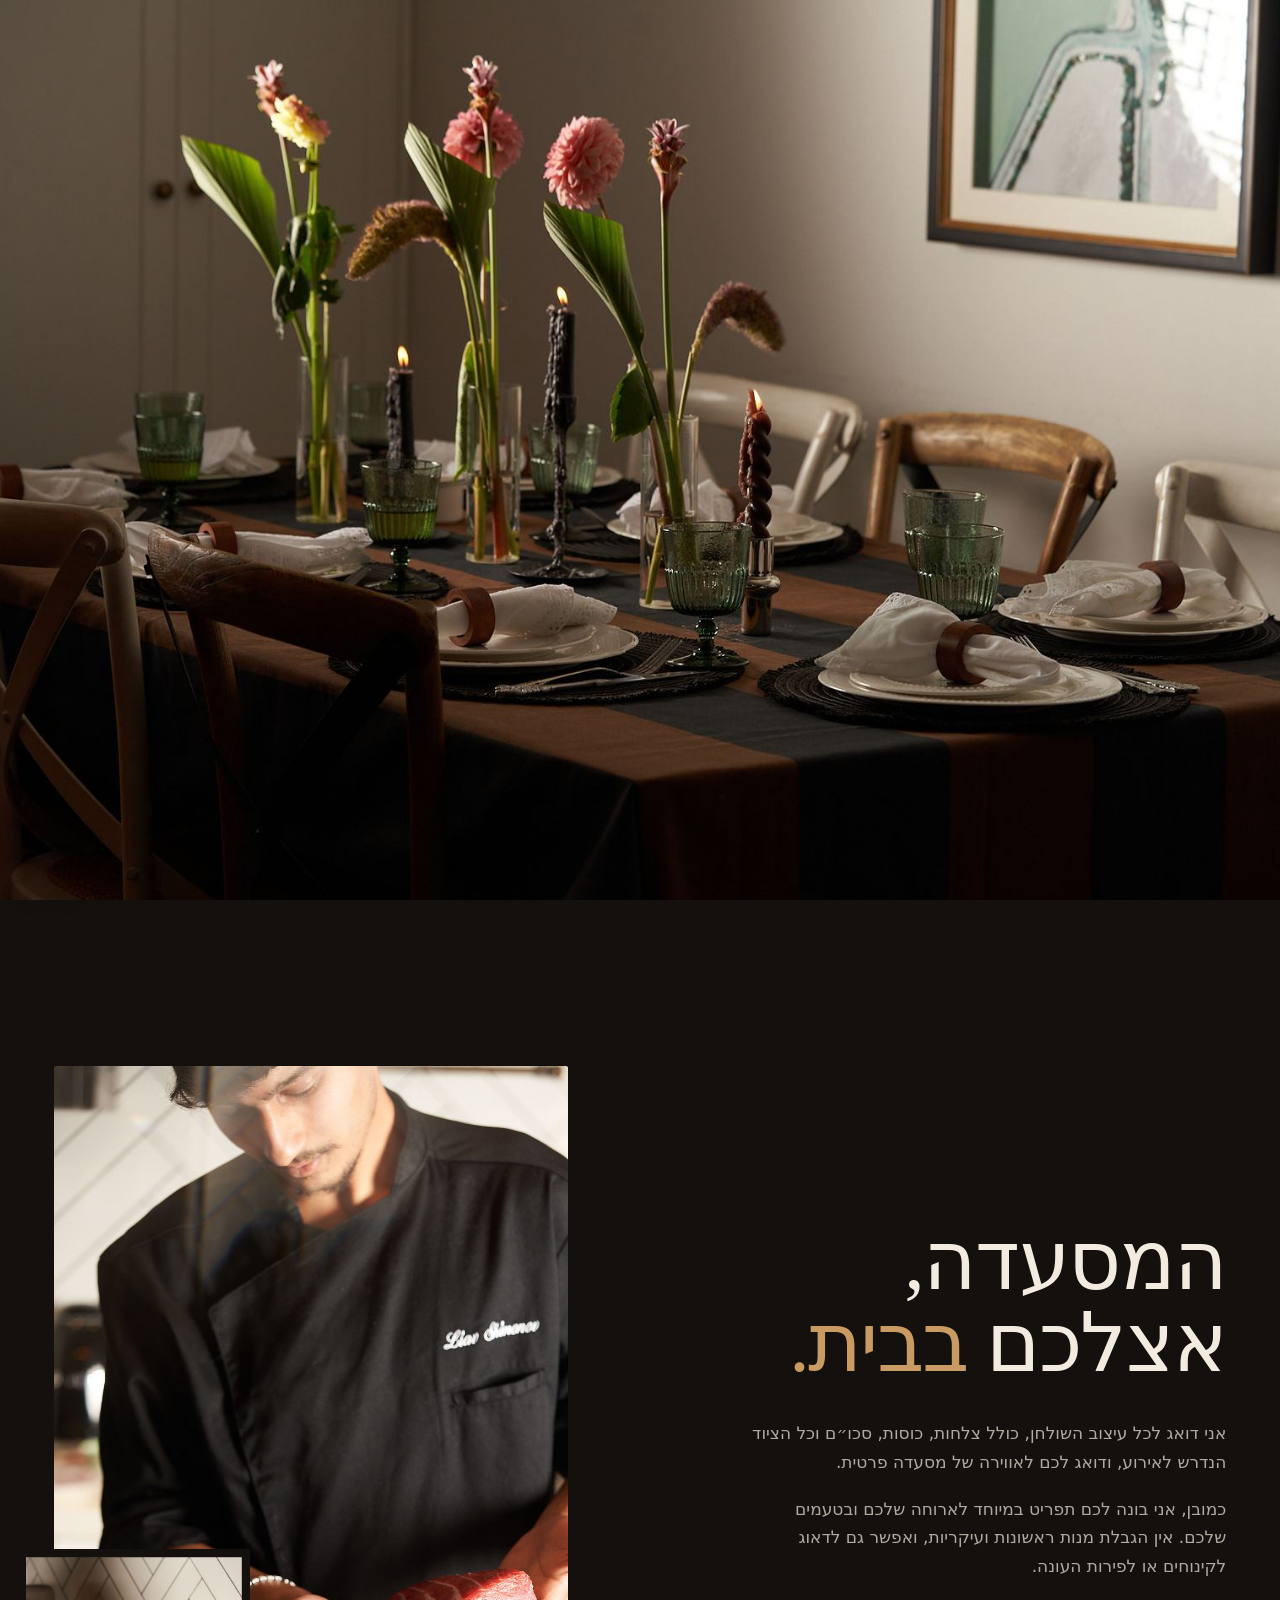
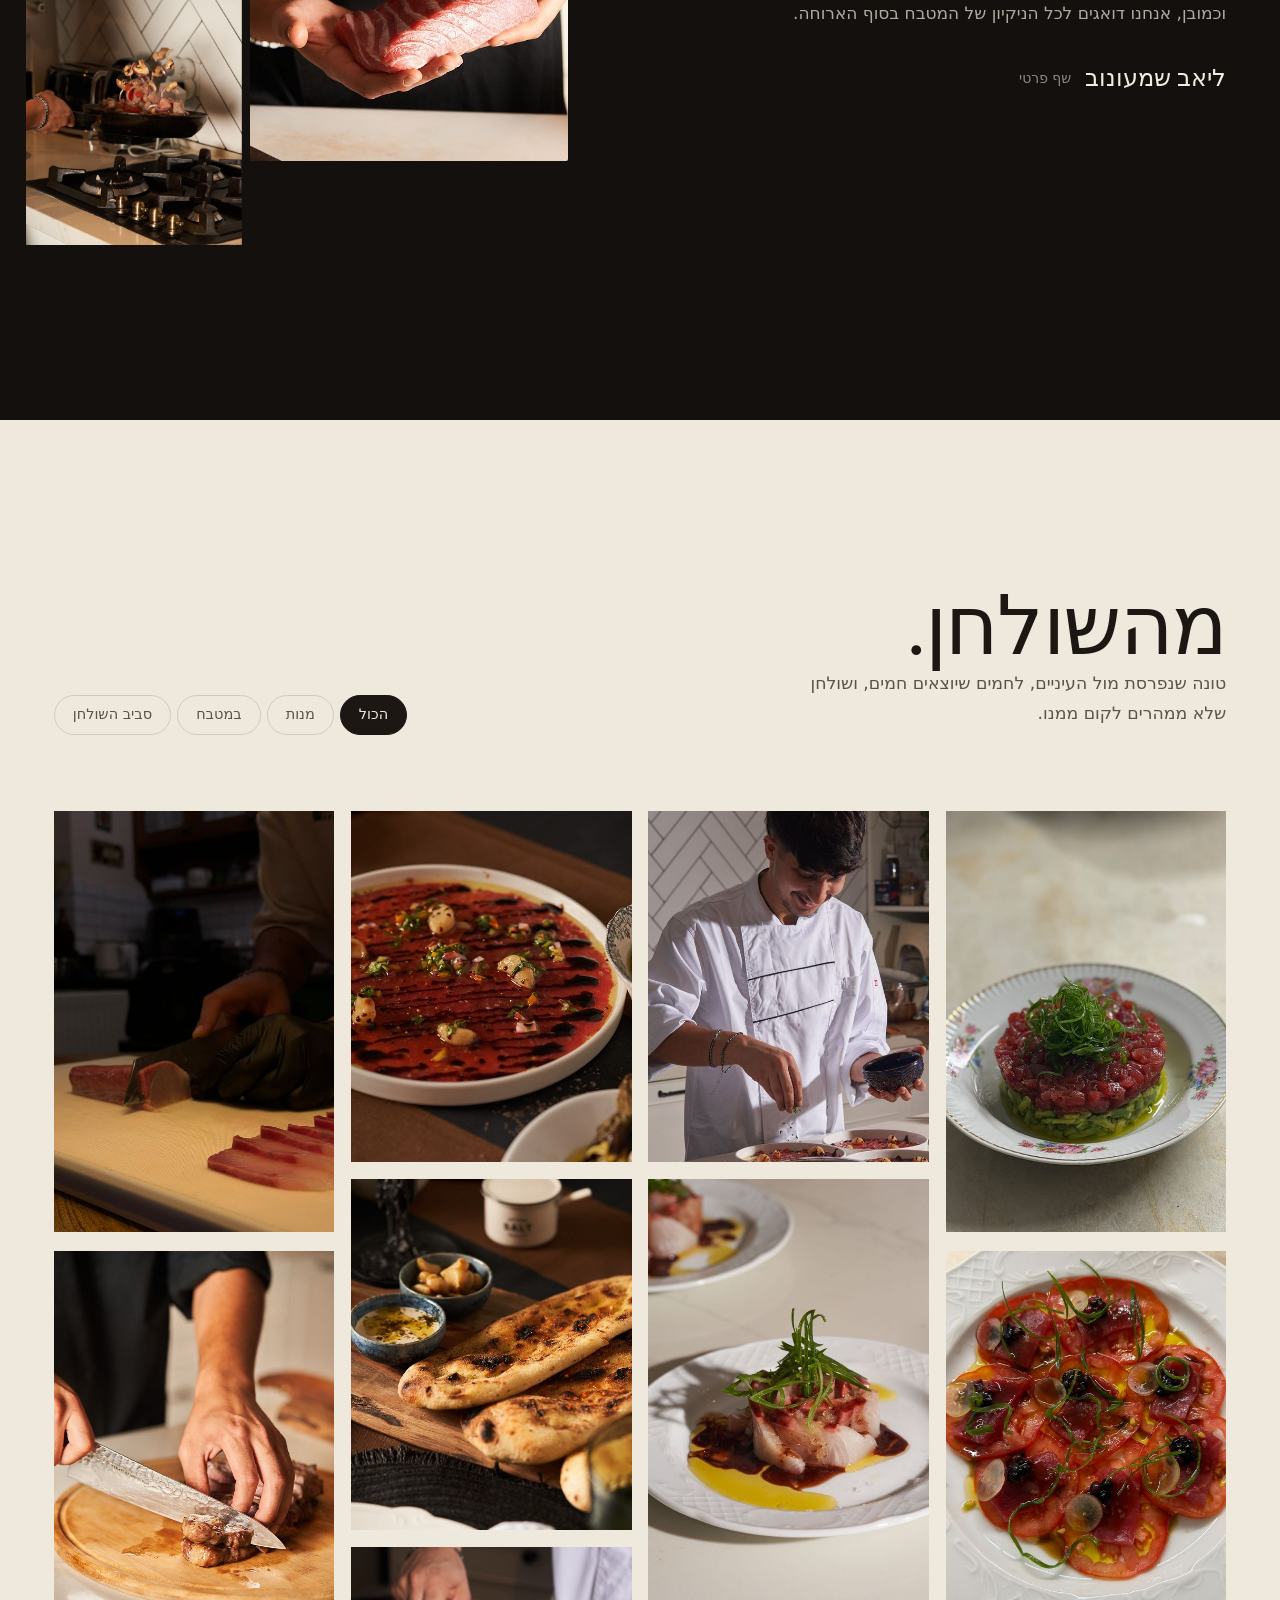
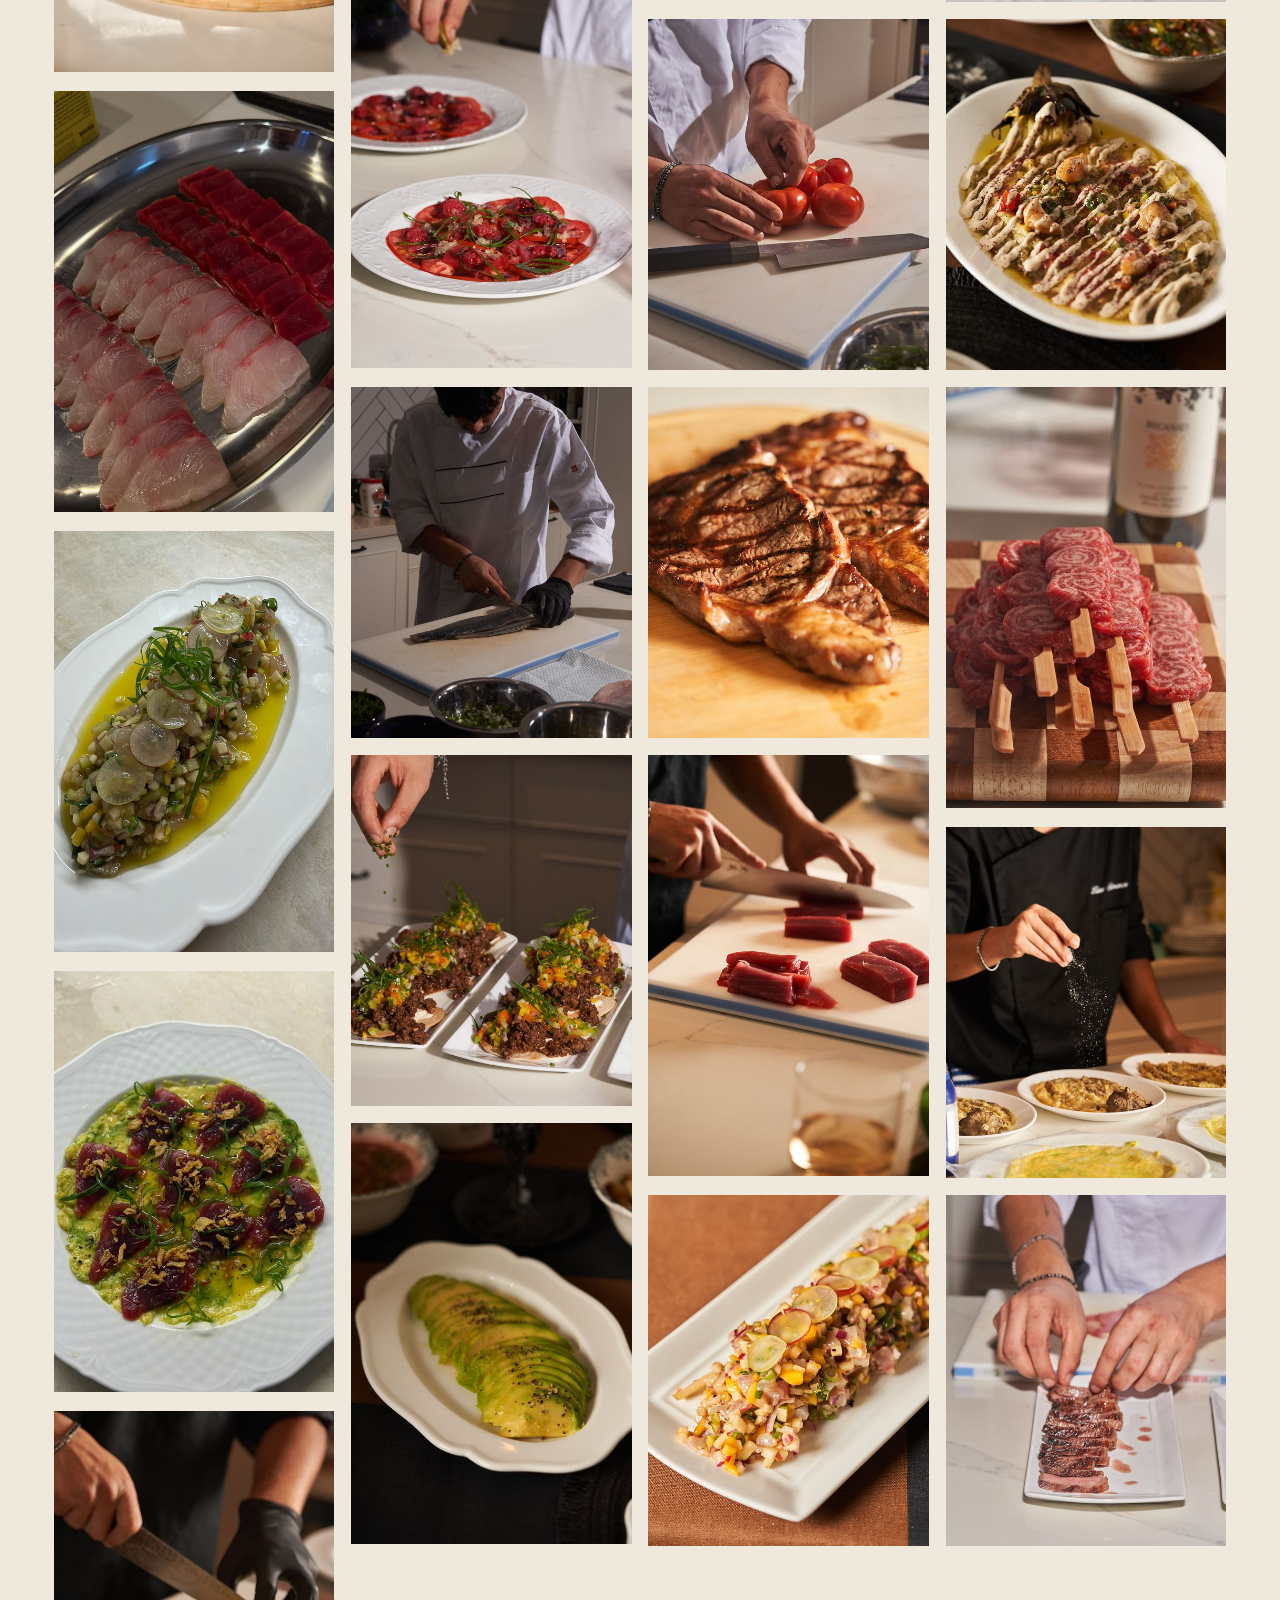
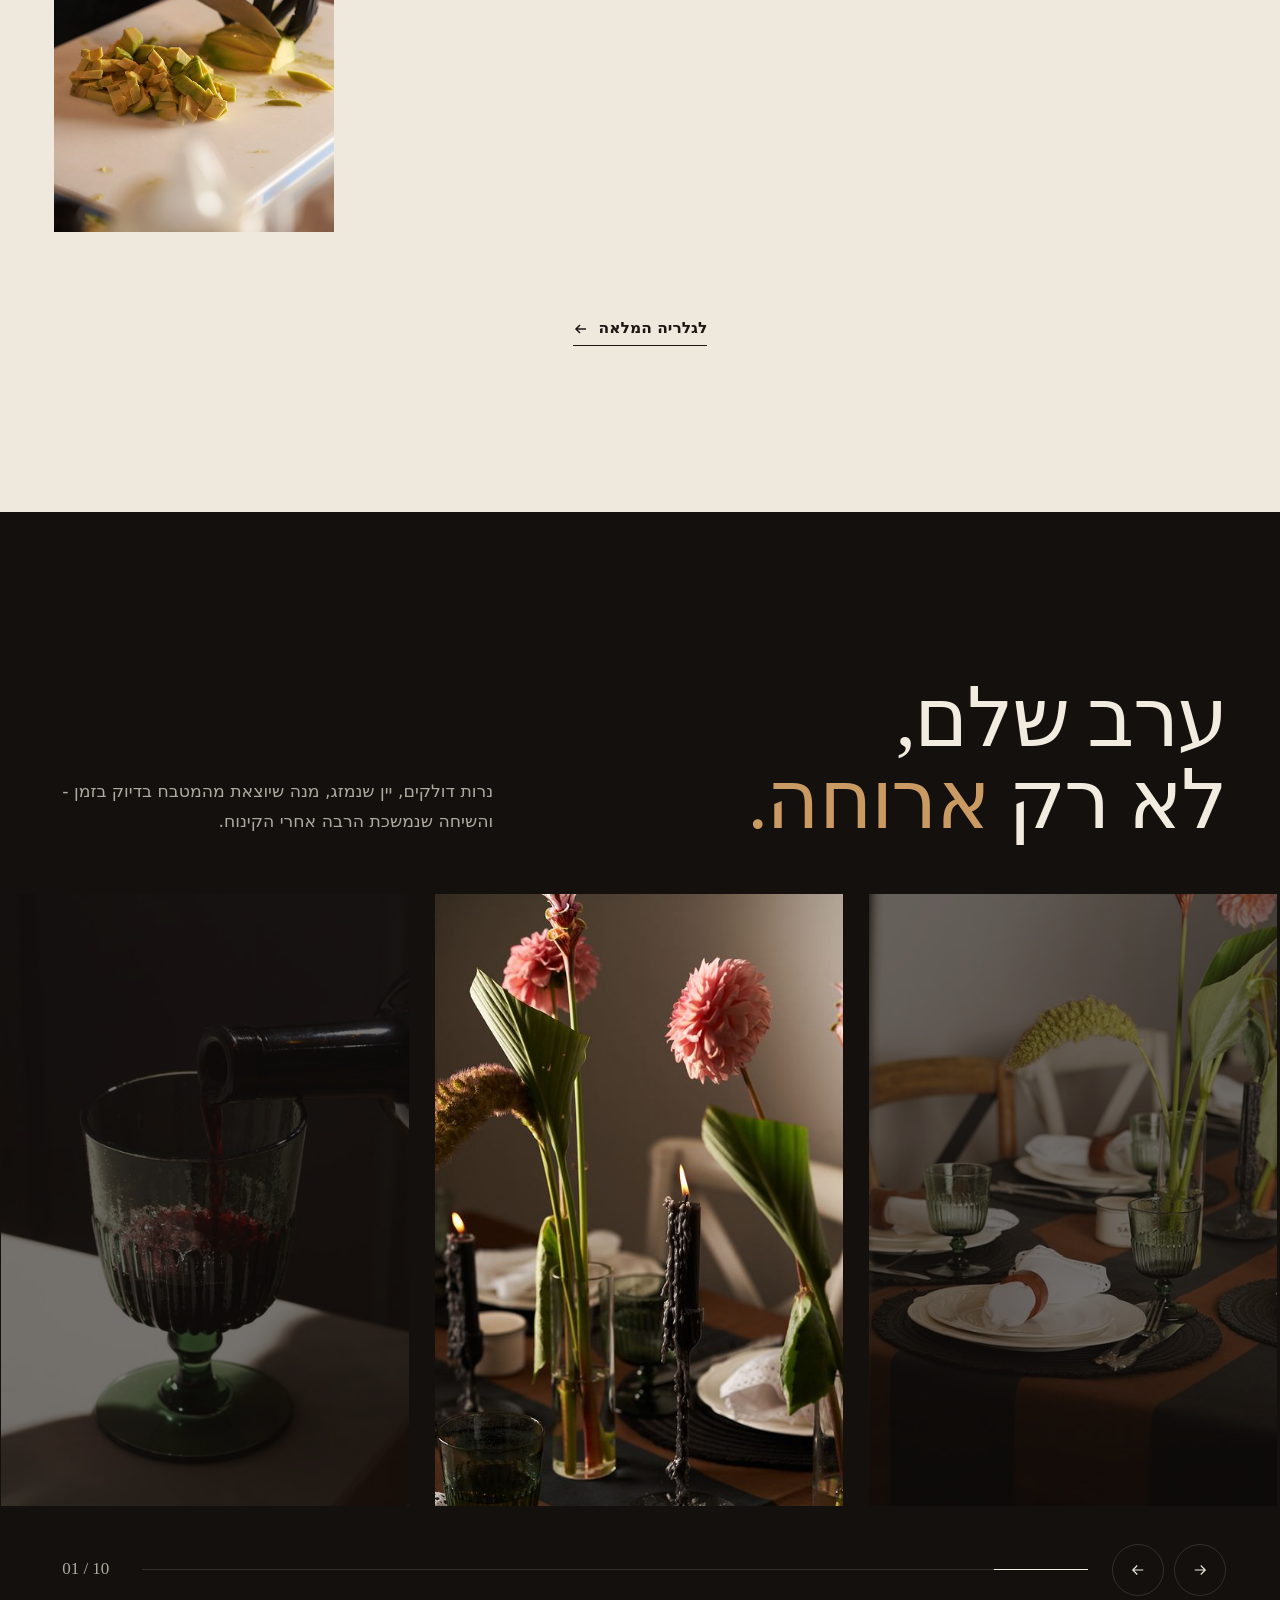
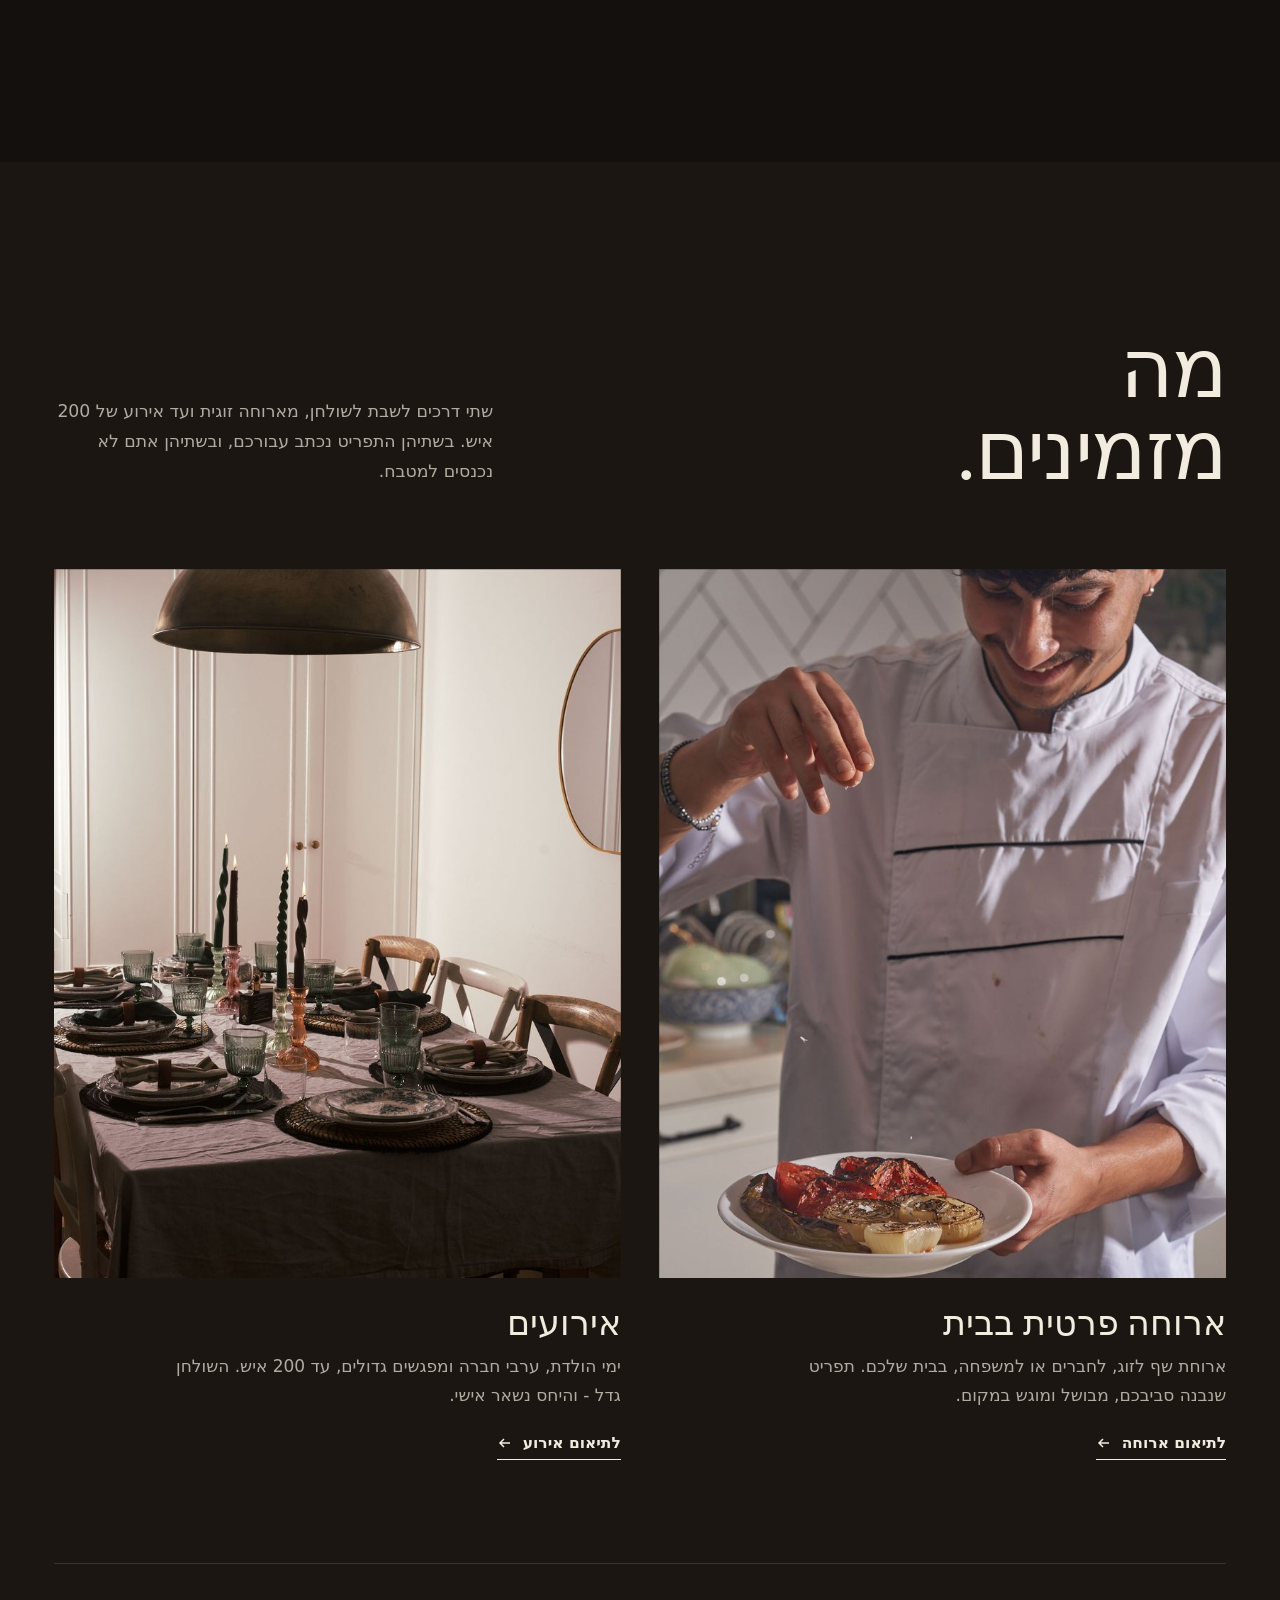
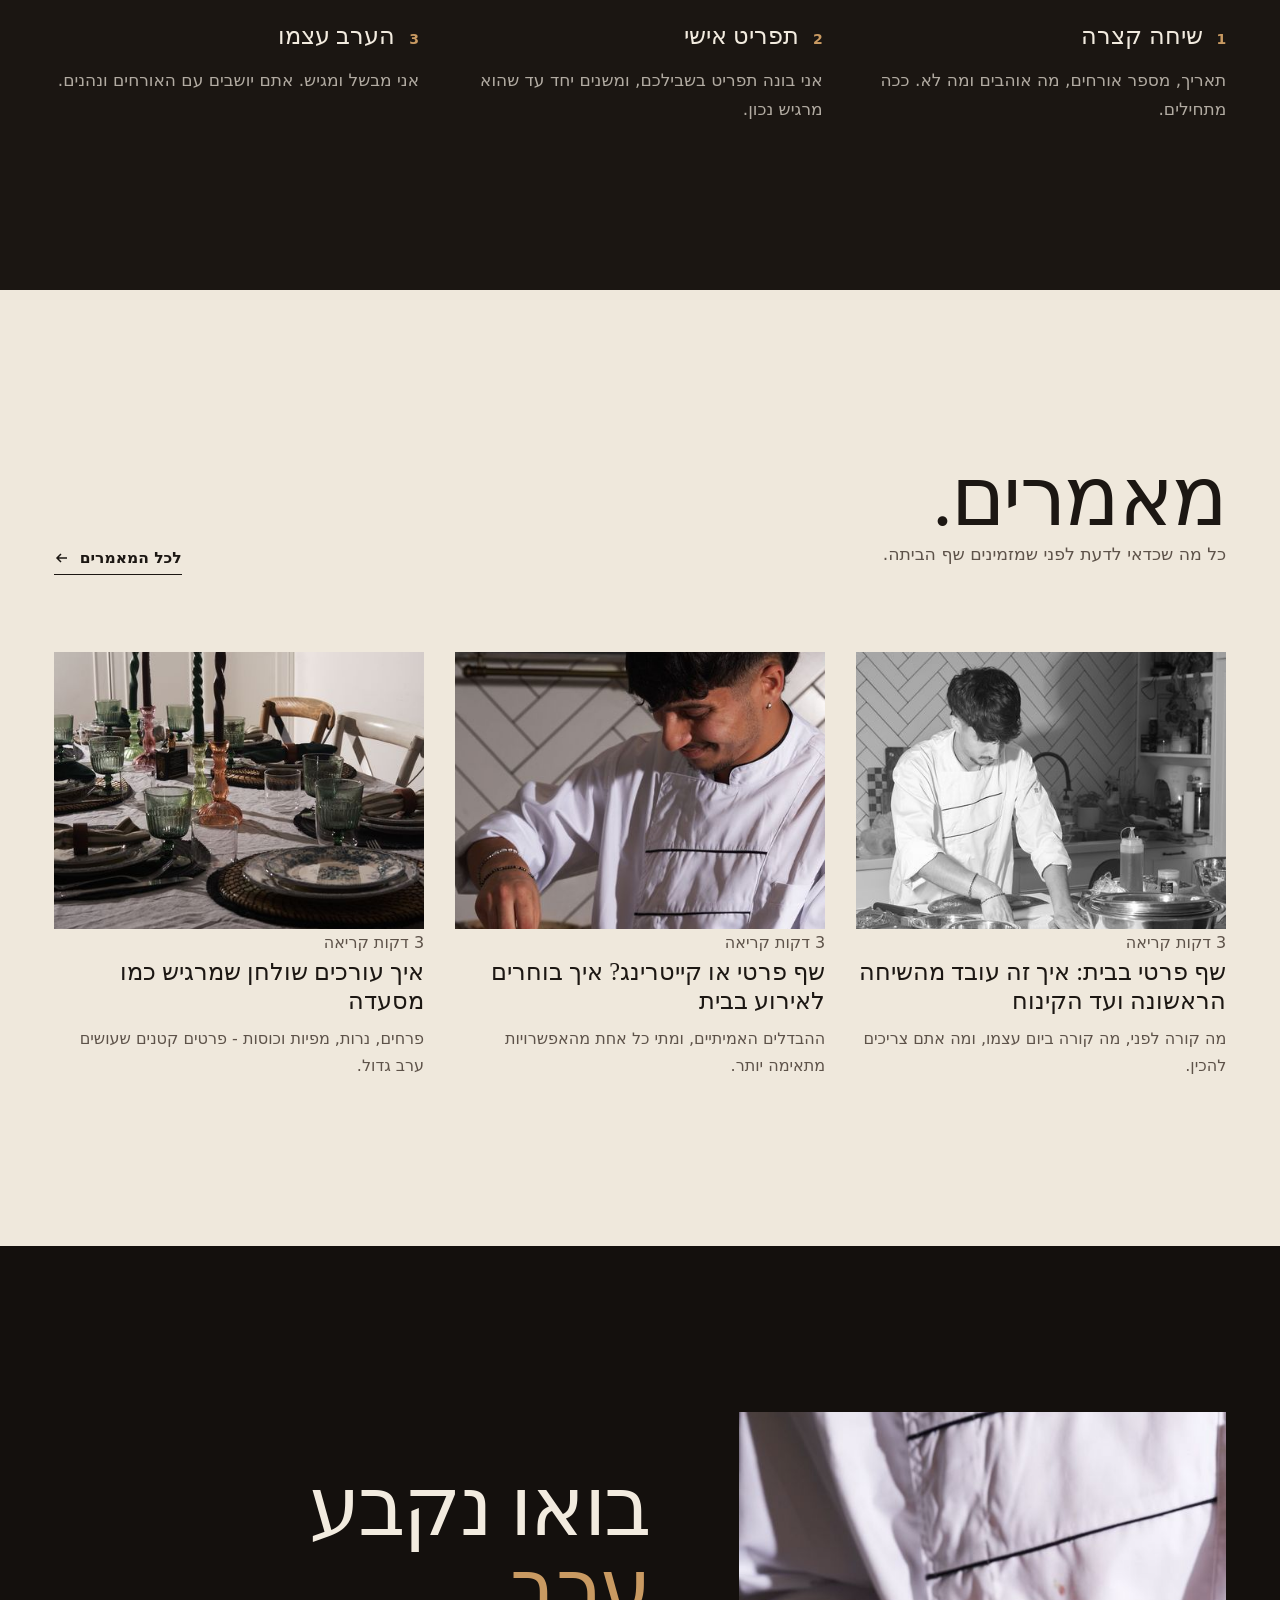
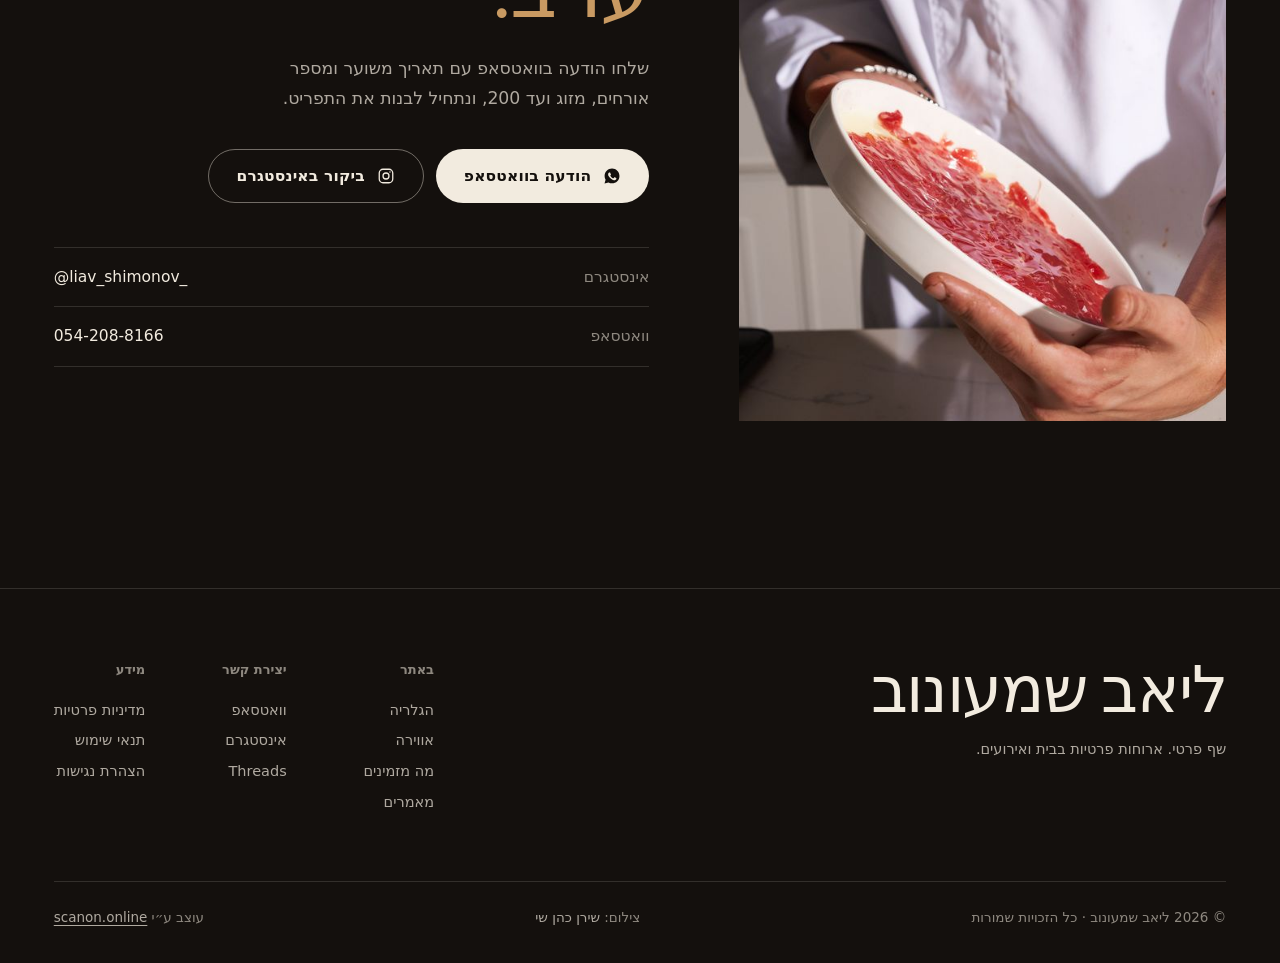
==== commit 7d88684e: "About text in Liav's own words (table, equipment, menu, cleaning) and footer credit to scanon.online" ====
--- a/index.html
+++ b/index.html
@@ -3,21 +3,21 @@
 <head>
   <meta charset="UTF-8" />
   <meta name="viewport" content="width=device-width,initial-scale=1,viewport-fit=cover" />
-  <meta http-equiv="Content-Security-Policy" content="default-src 'self'; img-src 'self' data: https:; style-src 'self' 'unsafe-inline' https://fonts.googleapis.com; font-src 'self' data: https://fonts.gstatic.com; script-src 'self' 'sha256-QQikjH+cNCht1PlOaguCF2tWGffL2t905AqEFnayhxc='; connect-src 'self'; base-uri 'self'; form-action 'self'; upgrade-insecure-requests" />
+  <meta http-equiv="Content-Security-Policy" content="default-src 'self'; img-src 'self' data: https:; style-src 'self' 'unsafe-inline' https://fonts.googleapis.com; font-src 'self' data: https://fonts.gstatic.com; script-src 'self' 'sha256-jzL/1/GTulrXmexS7t+xwD6/mcoLbttEH/AZRIOv8OY='; connect-src 'self'; base-uri 'self'; form-action 'self'; upgrade-insecure-requests" />
   <meta name="referrer" content="strict-origin-when-cross-origin" />
   <title>ליאב שמעונוב | שף פרטי לארוחות בבית ואירועים</title>
   <meta name="description" content="ליאב שמעונוב, שף פרטי: ארוחות שף פרטיות בבית שלכם ואירועים. מזוגות ועד 200 איש, עם תפריט אישי שמבושל ומוגש במקום. להזמנות שלחו הודעה בוואטסאפ." />
-  <link rel="canonical" href="https://oriantoledano-ship-it.github.io/liav-chef/" />
+  <link rel="canonical" href="https://liavshimonov.com/" />
   <meta property="og:type" content="website" />
   <meta property="og:site_name" content="ליאב שמעונוב · שף פרטי" />
   <meta property="og:locale" content="he_IL" />
   <meta property="og:title" content="ליאב שמעונוב · שף פרטי" />
   <meta property="og:description" content="ארוחות שף פרטיות בבית ואירועים, מזוגות ועד 200 איש. אוכל. אנשים. חוויות." />
-  <meta property="og:image" content="https://oriantoledano-ship-it.github.io/liav-chef/assets/img/hero-wide-1200.jpg" />
+  <meta property="og:image" content="https://liavshimonov.com/assets/img/hero-wide-1200.jpg" />
   <meta property="og:image:width" content="1200" />
   <meta property="og:image:height" content="800" />
   <meta property="og:image:alt" content="שולחן ארוך ערוך לארוחת שף: נרות דולקים, פרחים בבקבוקי זכוכית וכוסות ירוקות" />
-  <meta property="og:url" content="https://oriantoledano-ship-it.github.io/liav-chef/" />
+  <meta property="og:url" content="https://liavshimonov.com/" />
   <meta name="twitter:card" content="summary_large_image" />
   <meta name="theme-color" content="#14100d" />
   <link rel="icon" type="image/png" href="assets/favicon.png" />
@@ -33,13 +33,13 @@
   <noscript><style>.ld{display:none!important}</style></noscript>
   <script type="application/ld+json">
   {"@context":"https://schema.org","@graph":[
-   {"@type":"WebSite","@id":"https://oriantoledano-ship-it.github.io/liav-chef/#website","url":"https://oriantoledano-ship-it.github.io/liav-chef/","name":"ליאב שמעונוב · שף פרטי","inLanguage":"he","publisher":{"@id":"https://oriantoledano-ship-it.github.io/liav-chef/#liav"}},
-   {"@type":"Person","@id":"https://oriantoledano-ship-it.github.io/liav-chef/#liav","name":"ליאב שמעונוב","alternateName":"Liav Shimonov","jobTitle":"שף פרטי","description":"שף פרטי: ארוחות שף פרטיות בבית ואירועים, מזוגות ועד 200 איש. התפריט נבנה סביב האורחים, מבושל ומוגש במקום.","telephone":"+972542088166","slogan":"אוכל. אנשים. חוויות.","url":"https://oriantoledano-ship-it.github.io/liav-chef/","image":{"@type":"ImageObject","url":"https://oriantoledano-ship-it.github.io/liav-chef/assets/img/chef-tuna-1400.jpg","caption":"ליאב שמעונוב במעיל שף שחור מחזיק נתח טונה טרי","creditText":"צילום: שירן כהן שי","creator":{"@type":"Person","name":"שירן כהן שי","sameAs":"https://www.instagram.com/shirancohenshay_photography/"},"copyrightNotice":"© ליאב שמעונוב"},"sameAs":["https://www.instagram.com/liav_shimonov_/","https://www.threads.com/@liav_shimonov_"],"knowsAbout":["ארוחות שף פרטיות","בישול לאירועים"],
-    "makesOffer":[{"@type":"Offer","itemOffered":{"@type":"Service","name":"ארוחה פרטית בבית","serviceType":"שף פרטי","description":"ארוחת שף לזוג, לחברים או למשפחה, בבית שלכם. תפריט שנבנה סביבכם, מבושל ומוגש במקום.","provider":{"@id":"https://oriantoledano-ship-it.github.io/liav-chef/#liav"}}},{"@type":"Offer","itemOffered":{"@type":"Service","name":"אירועים","serviceType":"שף לאירועים","description":"ימי הולדת, ערבי חברה ומפגשים גדולים של עד 200 איש, עם תפריט אישי ושף שמבשל ומגיש במקום.","provider":{"@id":"https://oriantoledano-ship-it.github.io/liav-chef/#liav"}}}]},
-   {"@type":"WebPage","@id":"https://oriantoledano-ship-it.github.io/liav-chef/#webpage","url":"https://oriantoledano-ship-it.github.io/liav-chef/","name":"ליאב שמעונוב | שף פרטי לארוחות בבית ואירועים","inLanguage":"he","isPartOf":{"@id":"https://oriantoledano-ship-it.github.io/liav-chef/#website"},"about":{"@id":"https://oriantoledano-ship-it.github.io/liav-chef/#liav"},"primaryImageOfPage":{"@type":"ImageObject","url":"https://oriantoledano-ship-it.github.io/liav-chef/assets/img/hero-wide-2000.jpg","creditText":"צילום: שירן כהן שי"},"hasPart":{"@id":"https://oriantoledano-ship-it.github.io/liav-chef/journal.html#blog"}}
+   {"@type":"WebSite","@id":"https://liavshimonov.com/#website","url":"https://liavshimonov.com/","name":"ליאב שמעונוב · שף פרטי","inLanguage":"he","publisher":{"@id":"https://liavshimonov.com/#liav"}},
+   {"@type":"Person","@id":"https://liavshimonov.com/#liav","name":"ליאב שמעונוב","alternateName":"Liav Shimonov","jobTitle":"שף פרטי","description":"שף פרטי: ארוחות שף פרטיות בבית ואירועים, מזוגות ועד 200 איש. התפריט נבנה סביב האורחים, מבושל ומוגש במקום.","telephone":"+972542088166","slogan":"אוכל. אנשים. חוויות.","url":"https://liavshimonov.com/","image":{"@type":"ImageObject","url":"https://liavshimonov.com/assets/img/chef-tuna-1400.jpg","caption":"ליאב שמעונוב במעיל שף שחור מחזיק נתח טונה טרי","creditText":"צילום: שירן כהן שי","creator":{"@type":"Person","name":"שירן כהן שי","sameAs":"https://www.instagram.com/shirancohenshay_photography/"},"copyrightNotice":"© ליאב שמעונוב"},"sameAs":["https://www.instagram.com/liav_shimonov_/","https://www.threads.com/@liav_shimonov_"],"knowsAbout":["ארוחות שף פרטיות","בישול לאירועים"],
+    "makesOffer":[{"@type":"Offer","itemOffered":{"@type":"Service","name":"ארוחה פרטית בבית","serviceType":"שף פרטי","description":"ארוחת שף לזוג, לחברים או למשפחה, בבית שלכם. תפריט שנבנה סביבכם, מבושל ומוגש במקום.","provider":{"@id":"https://liavshimonov.com/#liav"}}},{"@type":"Offer","itemOffered":{"@type":"Service","name":"אירועים","serviceType":"שף לאירועים","description":"ימי הולדת, ערבי חברה ומפגשים גדולים של עד 200 איש, עם תפריט אישי ושף שמבשל ומגיש במקום.","provider":{"@id":"https://liavshimonov.com/#liav"}}}]},
+   {"@type":"WebPage","@id":"https://liavshimonov.com/#webpage","url":"https://liavshimonov.com/","name":"ליאב שמעונוב | שף פרטי לארוחות בבית ואירועים","inLanguage":"he","isPartOf":{"@id":"https://liavshimonov.com/#website"},"about":{"@id":"https://liavshimonov.com/#liav"},"primaryImageOfPage":{"@type":"ImageObject","url":"https://liavshimonov.com/assets/img/hero-wide-2000.jpg","creditText":"צילום: שירן כהן שי"},"hasPart":{"@id":"https://liavshimonov.com/journal.html#blog"}}
   ]}
   </script>
-  <script type="speculationrules">{"prefetch":[{"where":{"href_matches":"/liav-chef/*"},"eagerness":"moderate"}]}</script>
+  <script type="speculationrules">{"prefetch":[{"where":{"href_matches":"/*"},"eagerness":"moderate"}]}</script>
 </head>
 <body>
 
@@ -105,8 +105,9 @@
       <div class="shell about">
         <div class="about__txt">
           <h2 class="h2" data-split><span class="ln"><span>המסעדה,</span></span><span class="ln"><span>אצלכם <em>בבית.</em></span></span></h2>
-          <p class="rv">אני ליאב, שף פרטי. אני מגיע אליכם עם חומרי הגלם, הסכינים והתפריט - ומבשל ומגיש הכול במקום. ארוחה זוגית, ערב לחברים ולמשפחה, או אירוע של עד 200 איש.</p>
-          <p class="rv">כל ערב מתחיל בשיחה: כמה תהיו, מה אתם אוהבים ומה פחות. משם אני בונה תפריט שמתאים בדיוק לשולחן שלכם, ואתם נשארים עם האורחים.</p>
+          <p class="rv">אני דואג לכל עיצוב השולחן, כולל צלחות, כוסות, סכו״ם וכל הציוד הנדרש לאירוע, ודואג לכם לאווירה של מסעדה פרטית.</p>
+          <p class="rv">כמובן, אני בונה לכם תפריט במיוחד לארוחה שלכם ובטעמים שלכם. אין הגבלת מנות ראשונות ועיקריות, ואפשר גם לדאוג לקינוחים או לפירות העונה.</p>
+          <p class="rv">וכמובן, אנחנו דואגים לכל הניקיון של המטבח בסוף הארוחה.</p>
           <div class="about__sig rv"><b>ליאב שמעונוב</b> שף פרטי</div>
         </div>
         <div class="about__pics">
@@ -292,7 +293,7 @@
       <div class="foot__bottom">
         <div>© <span data-year>2026</span> ליאב שמעונוב · כל הזכויות שמורות</div>
         <div>צילום: <a href="https://www.instagram.com/shirancohenshay_photography/" target="_blank" rel="noopener noreferrer">שירן כהן שי</a></div>
-        <div class="foot__credit">עוצב ע״י <a href="https://wa.me/972525372958" target="_blank" rel="noopener noreferrer">Orian Digital</a></div>
+        <div class="foot__credit">עוצב ע״י <a href="https://www.instagram.com/scanon.online/" target="_blank" rel="noopener noreferrer">scanon.online</a></div>
       </div>
     </div>
   </footer>
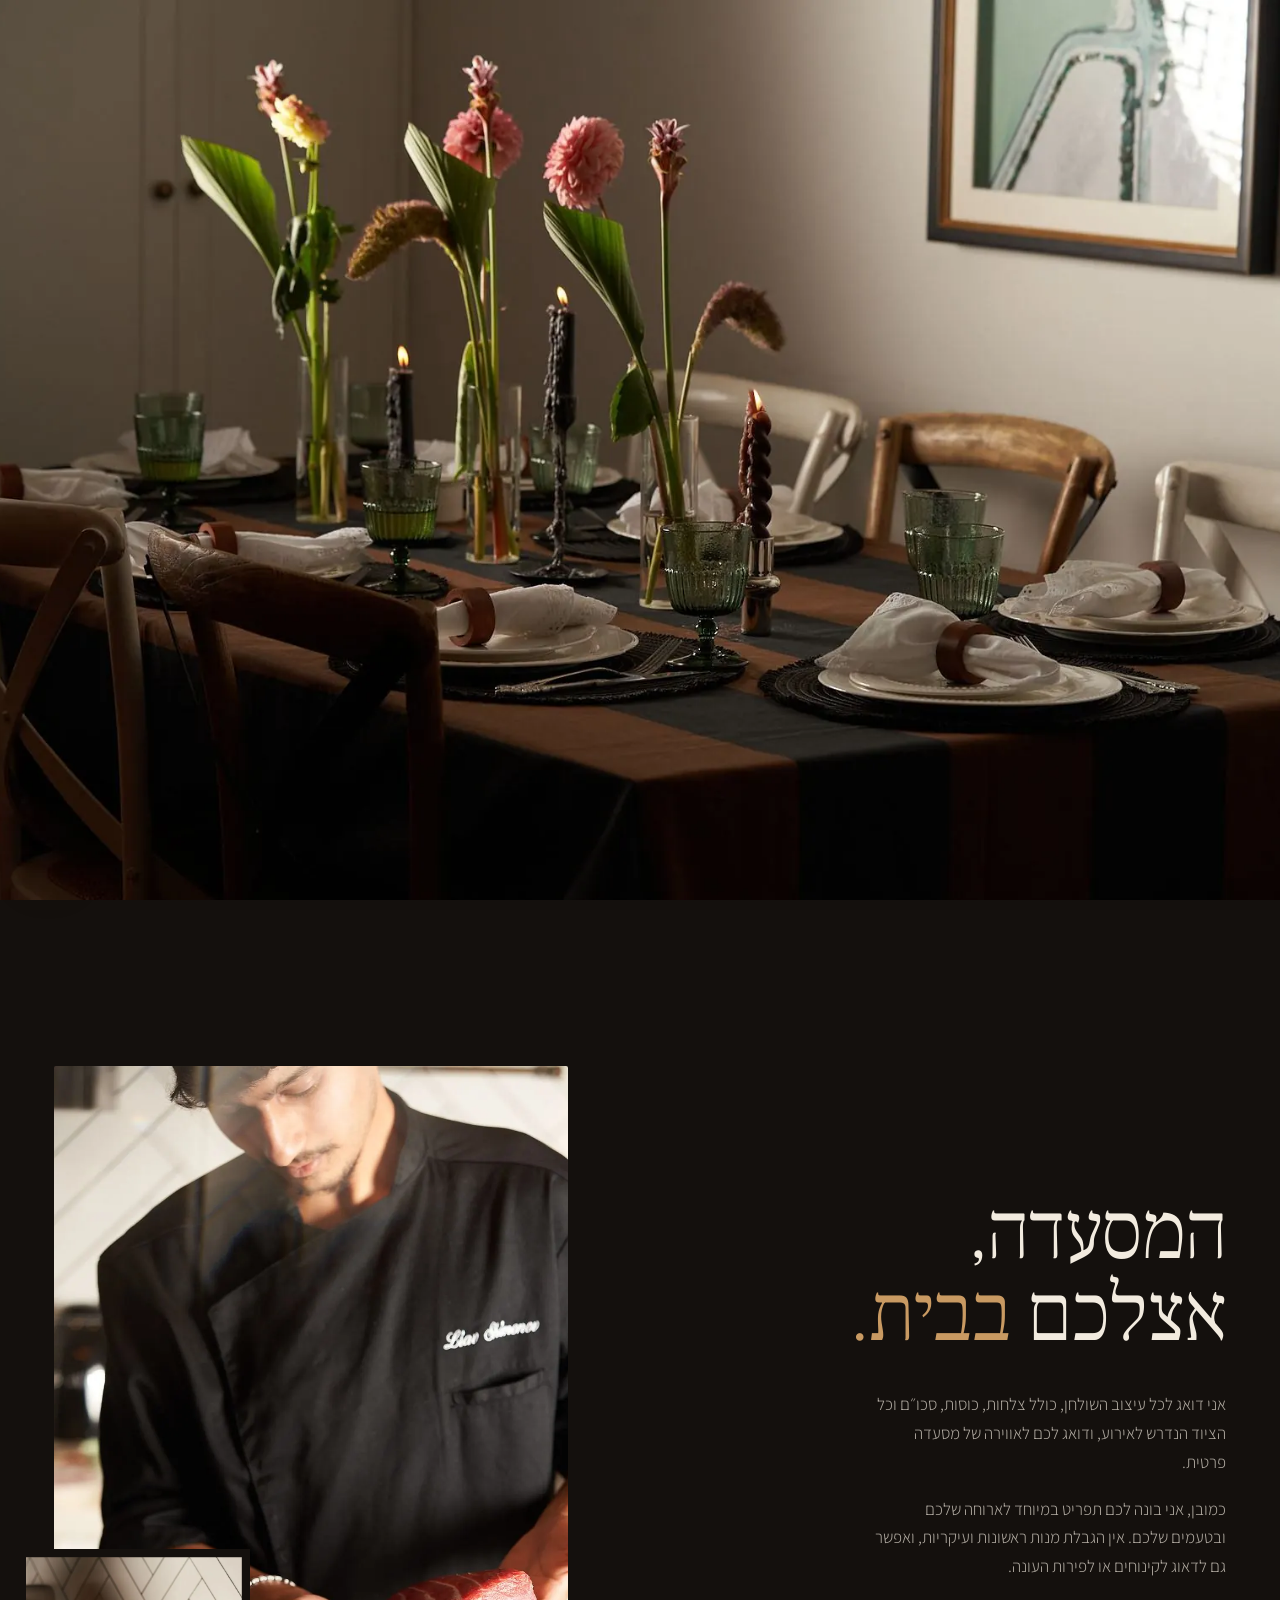
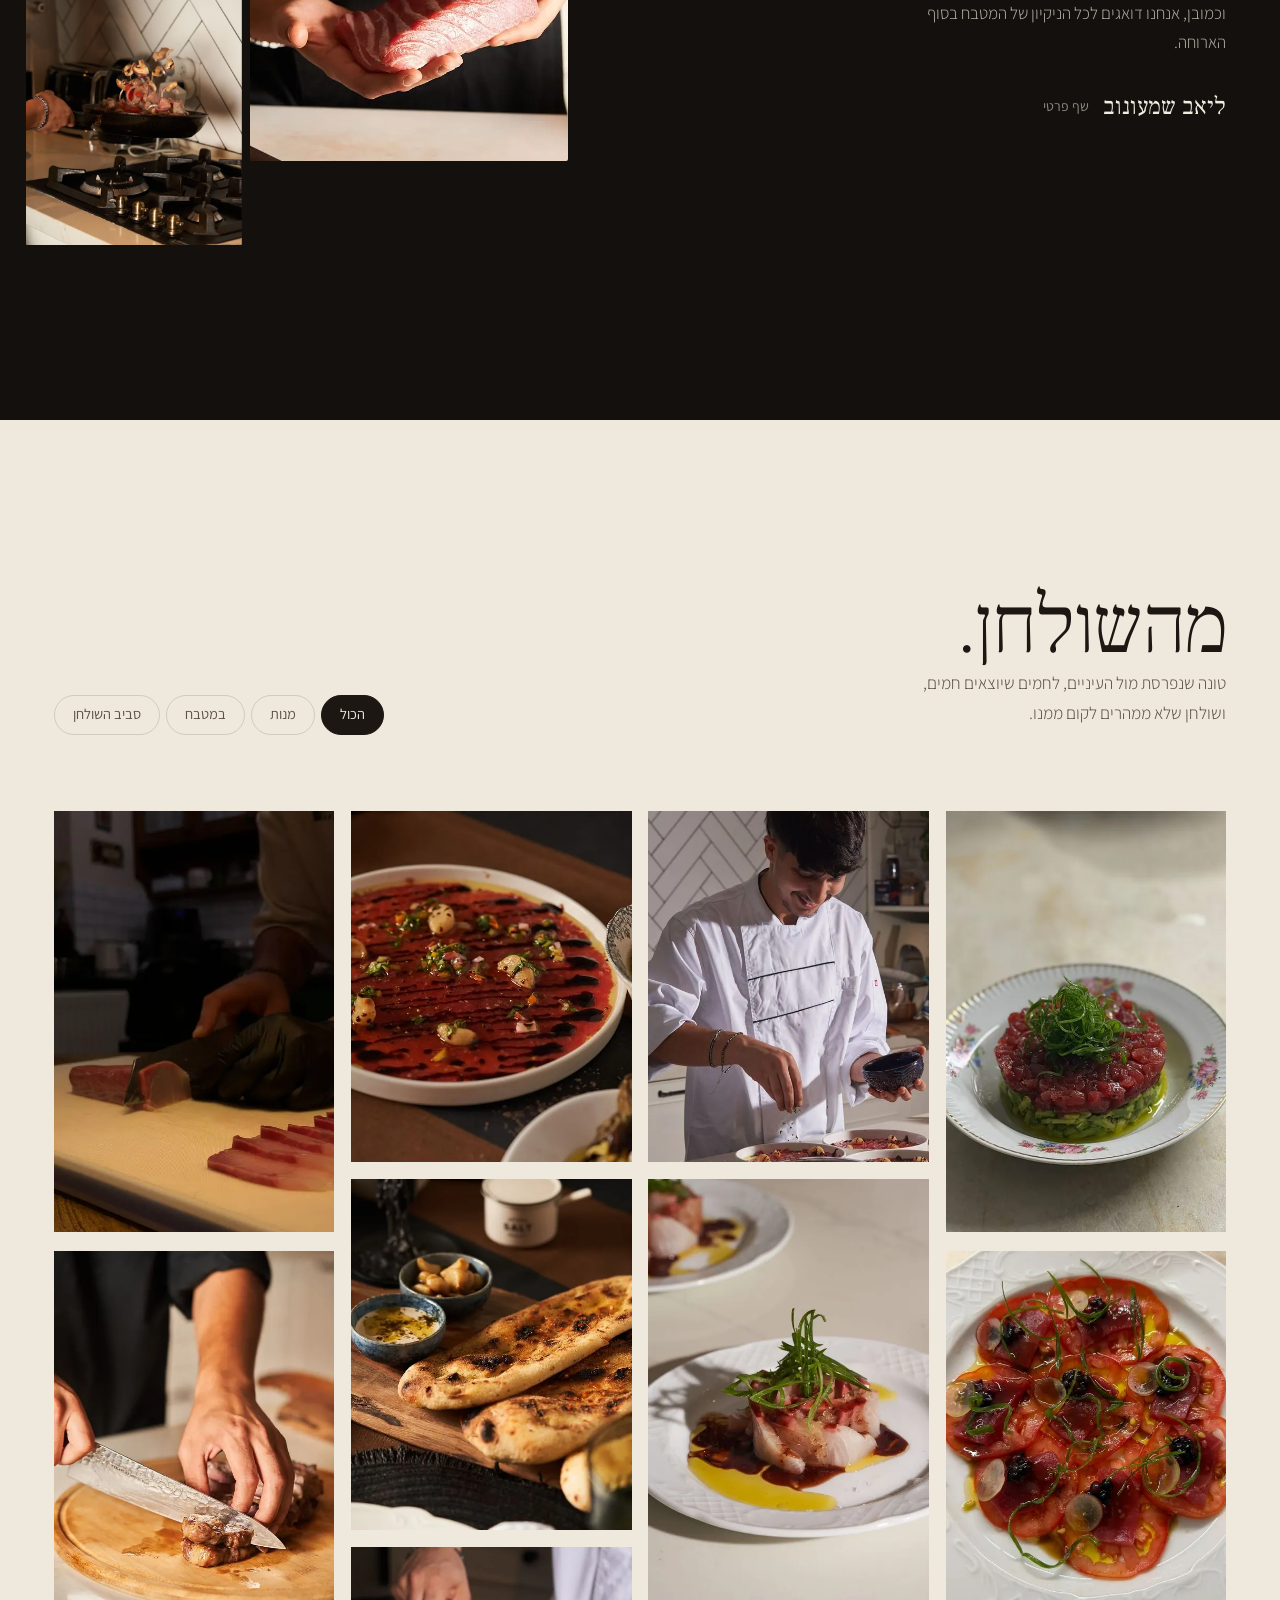
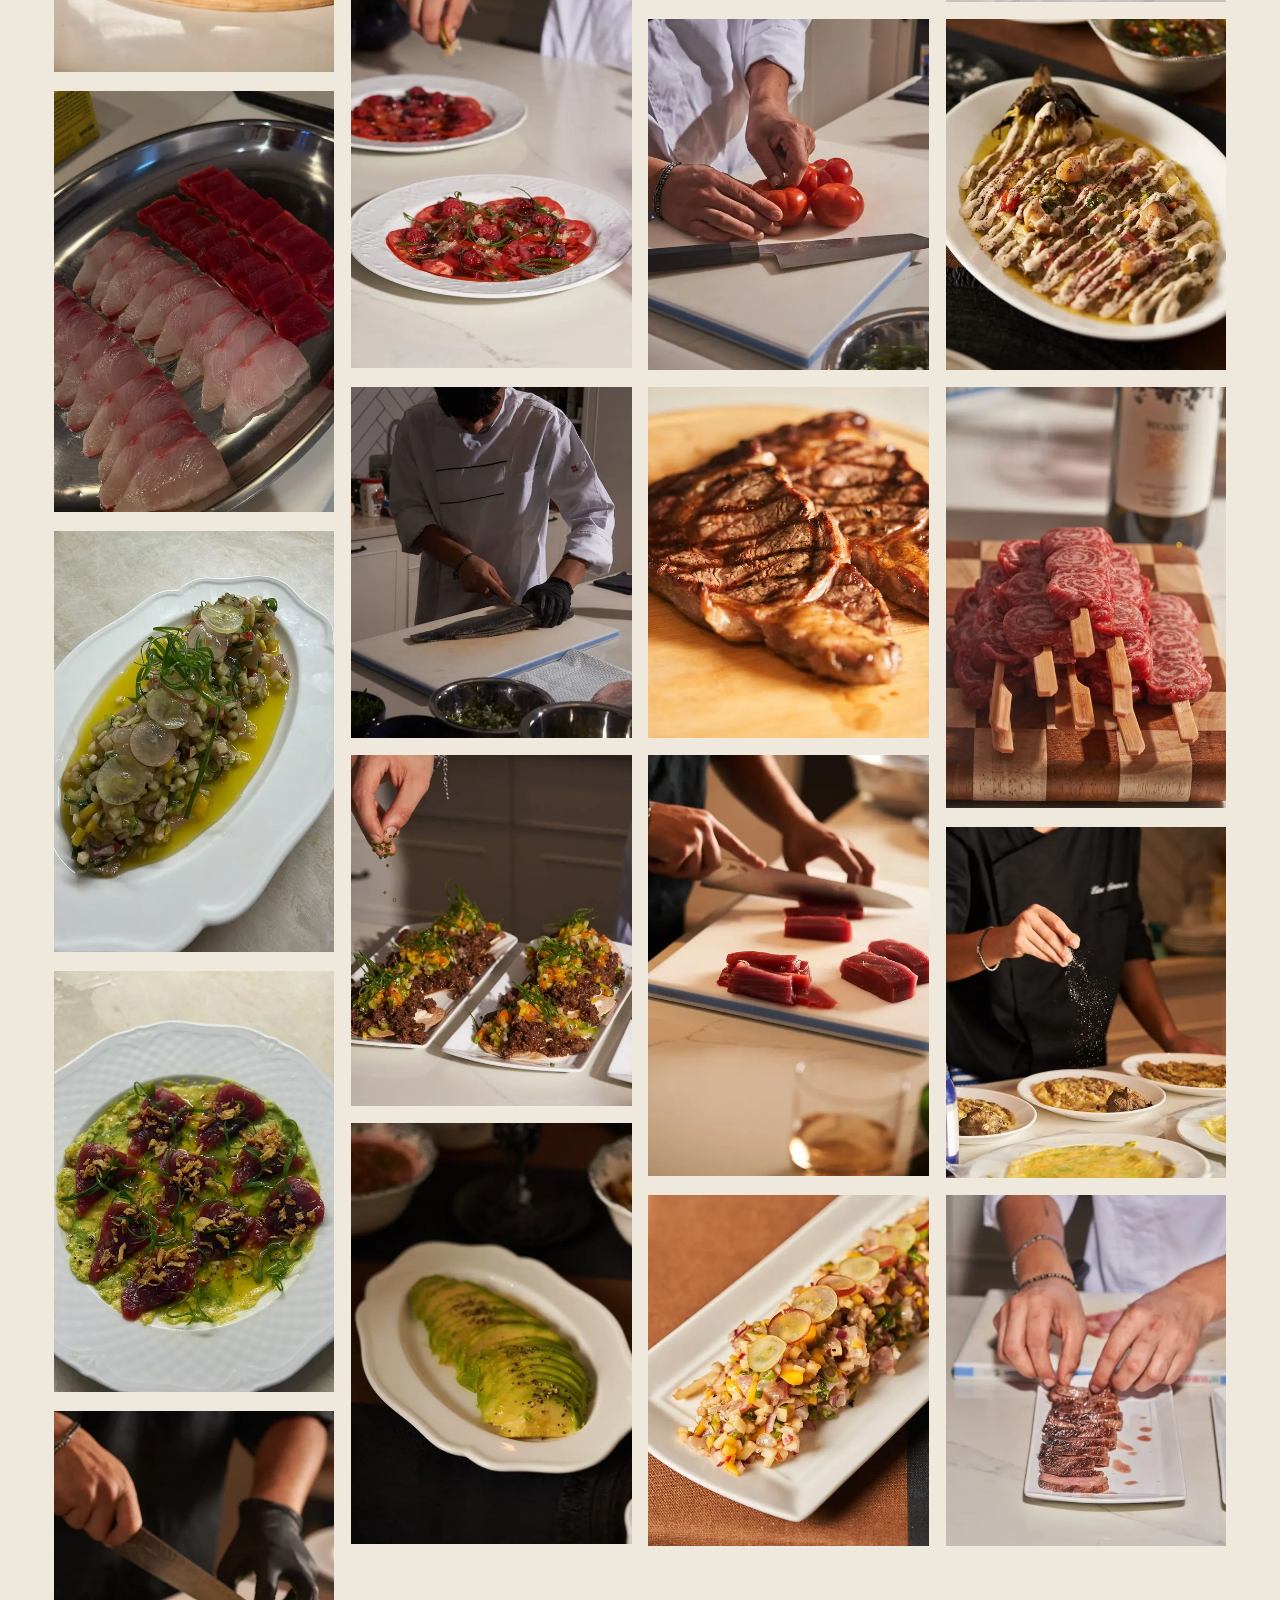
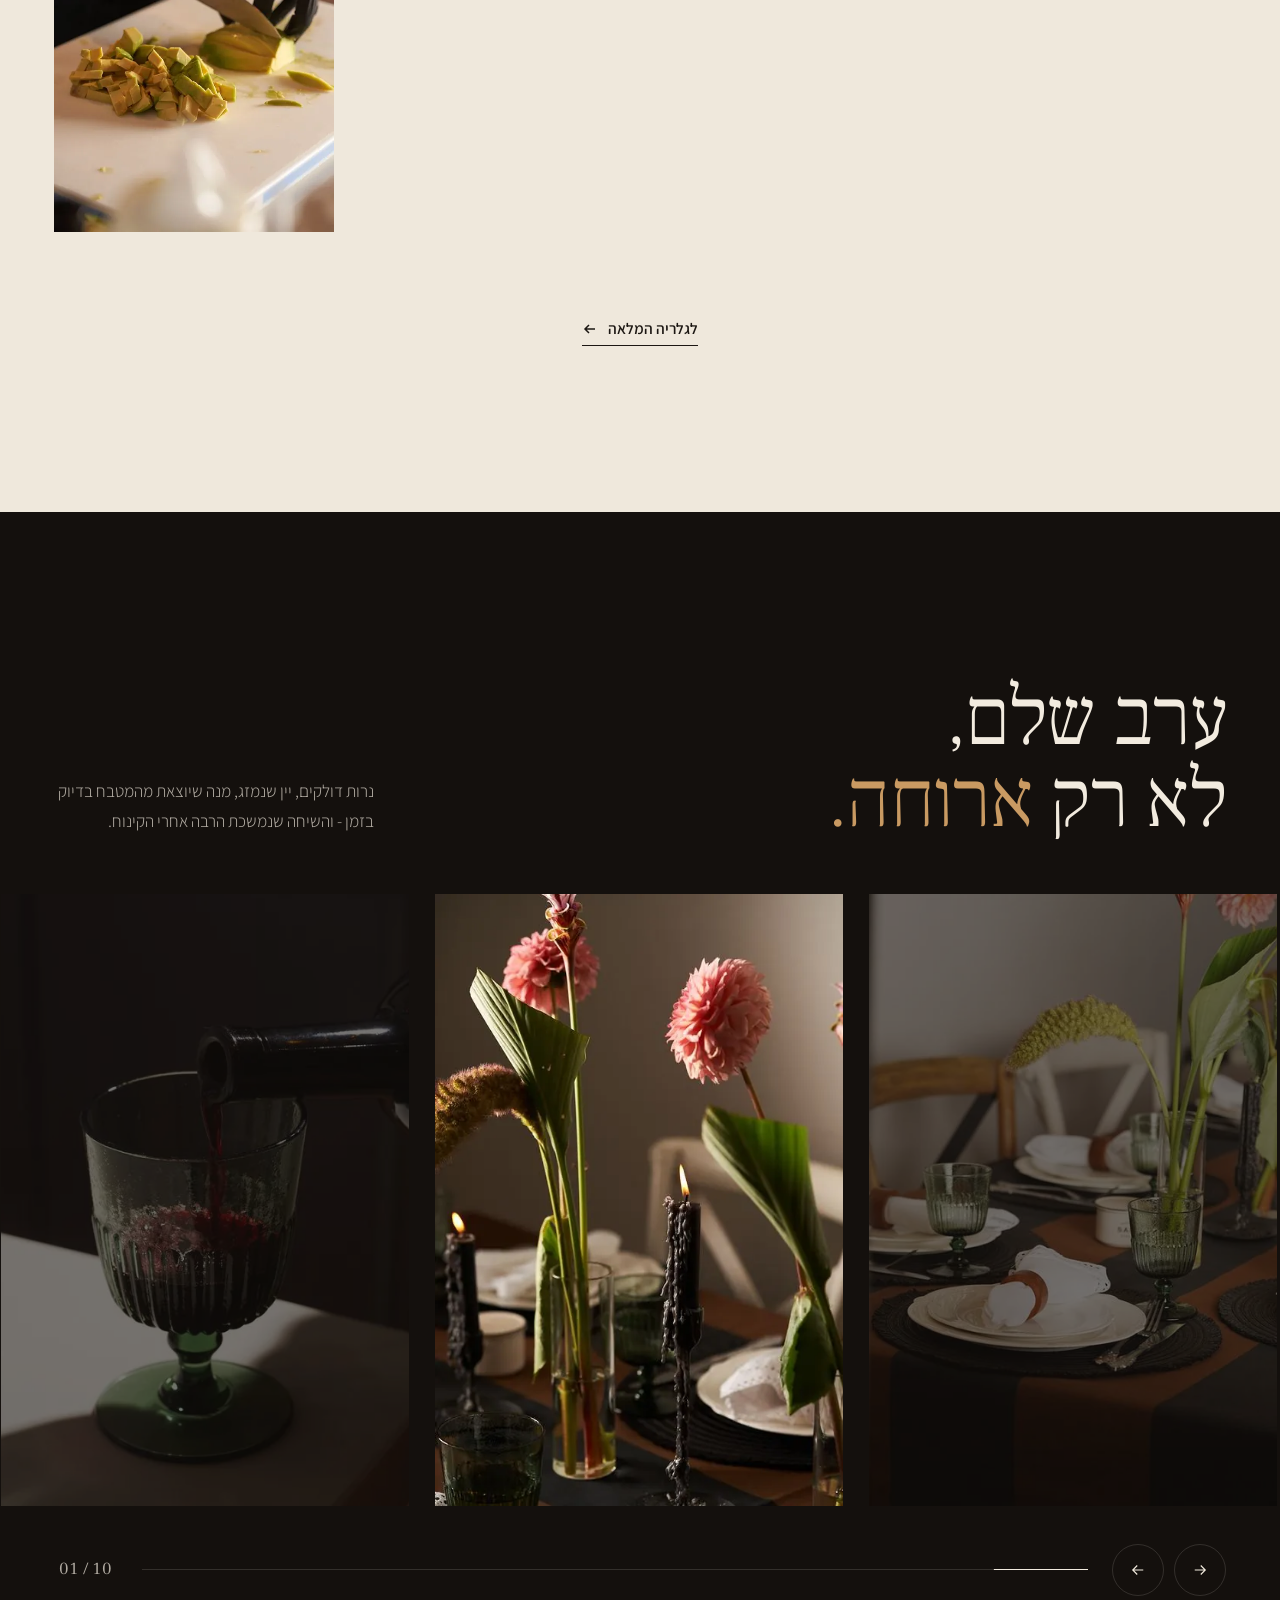
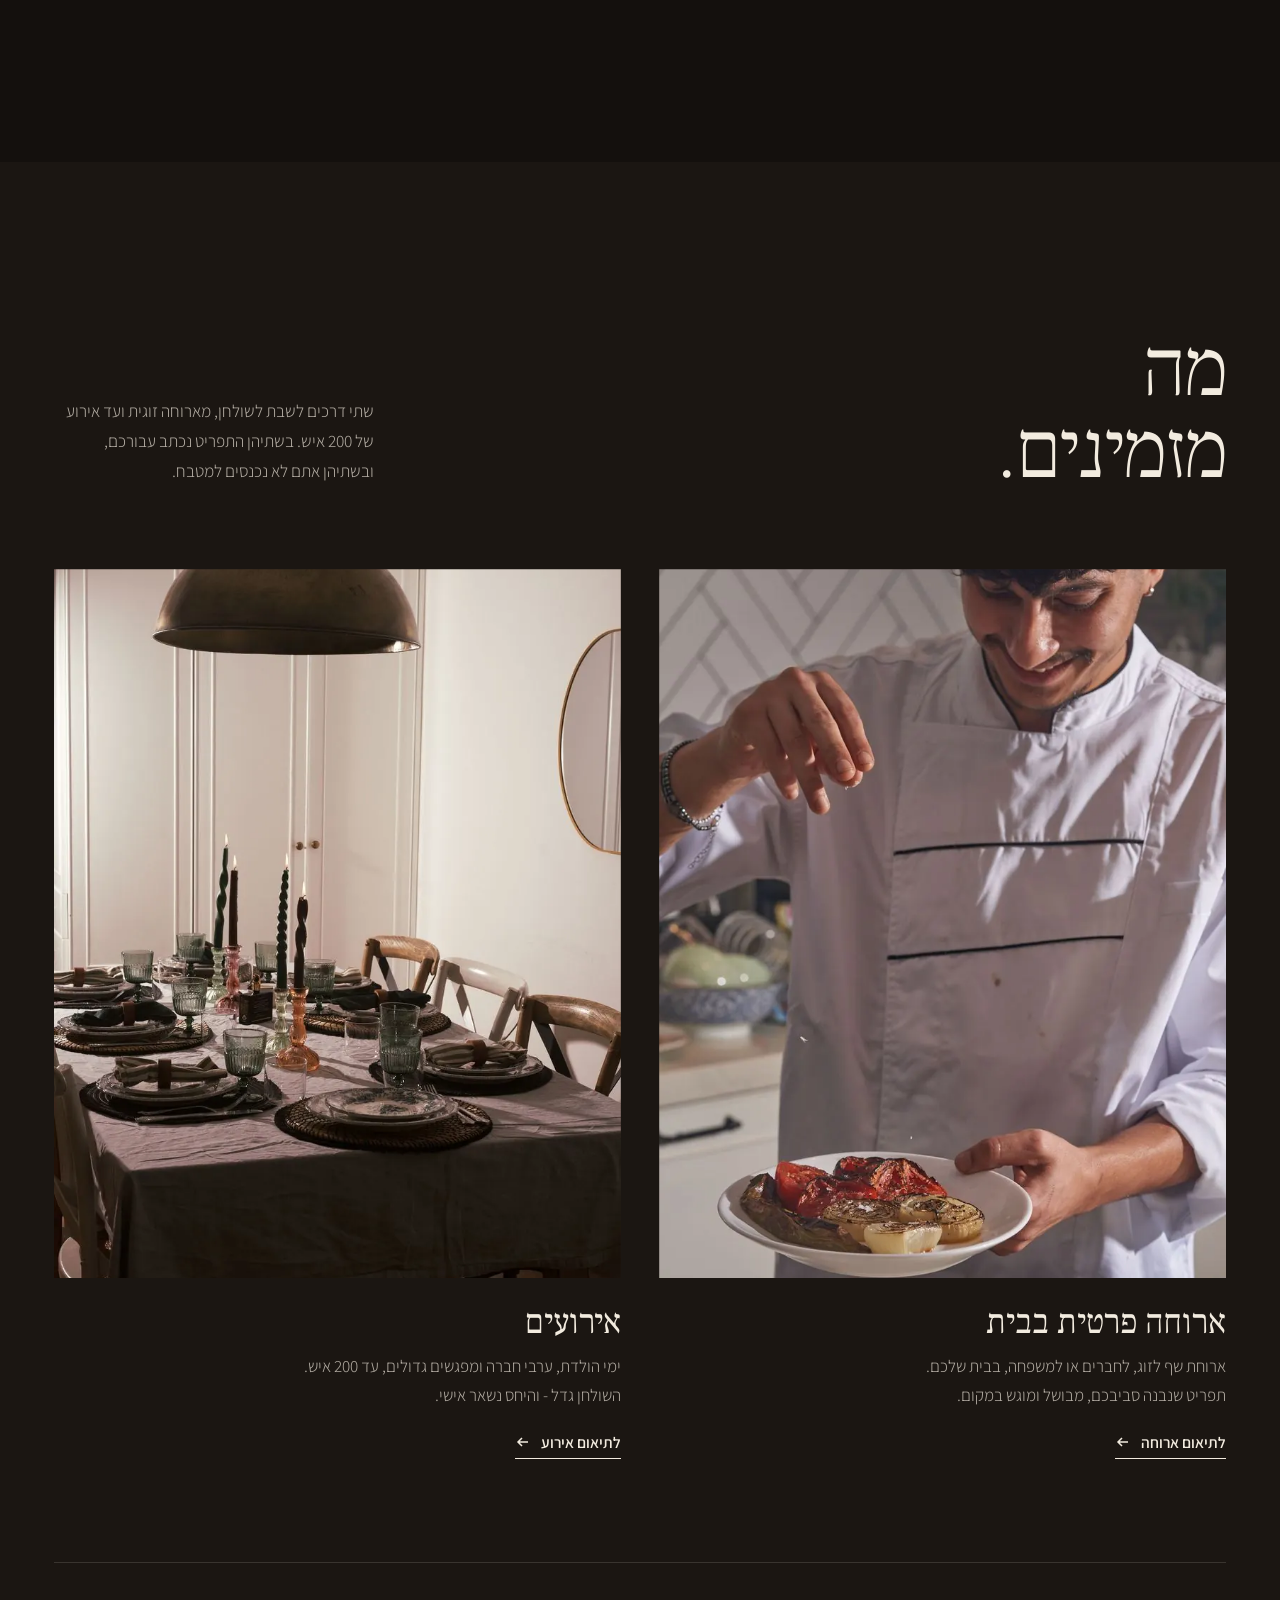
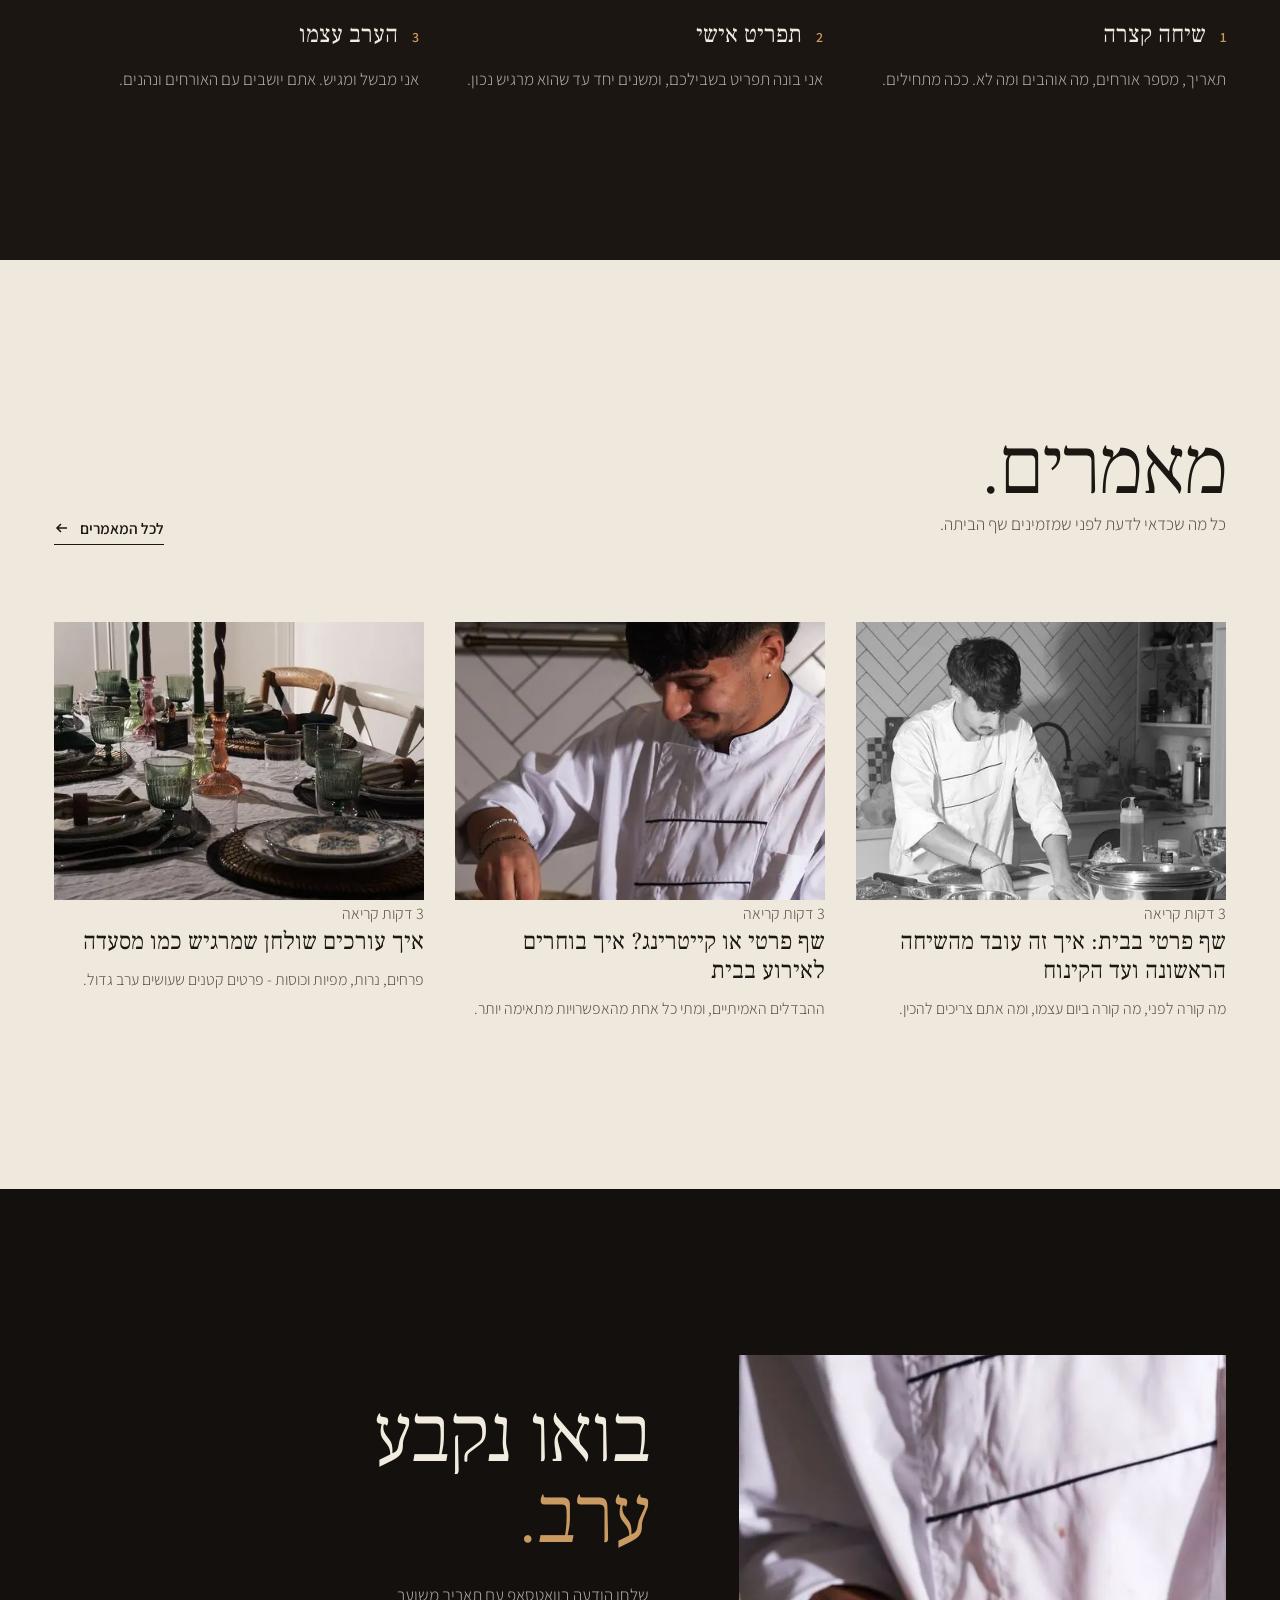
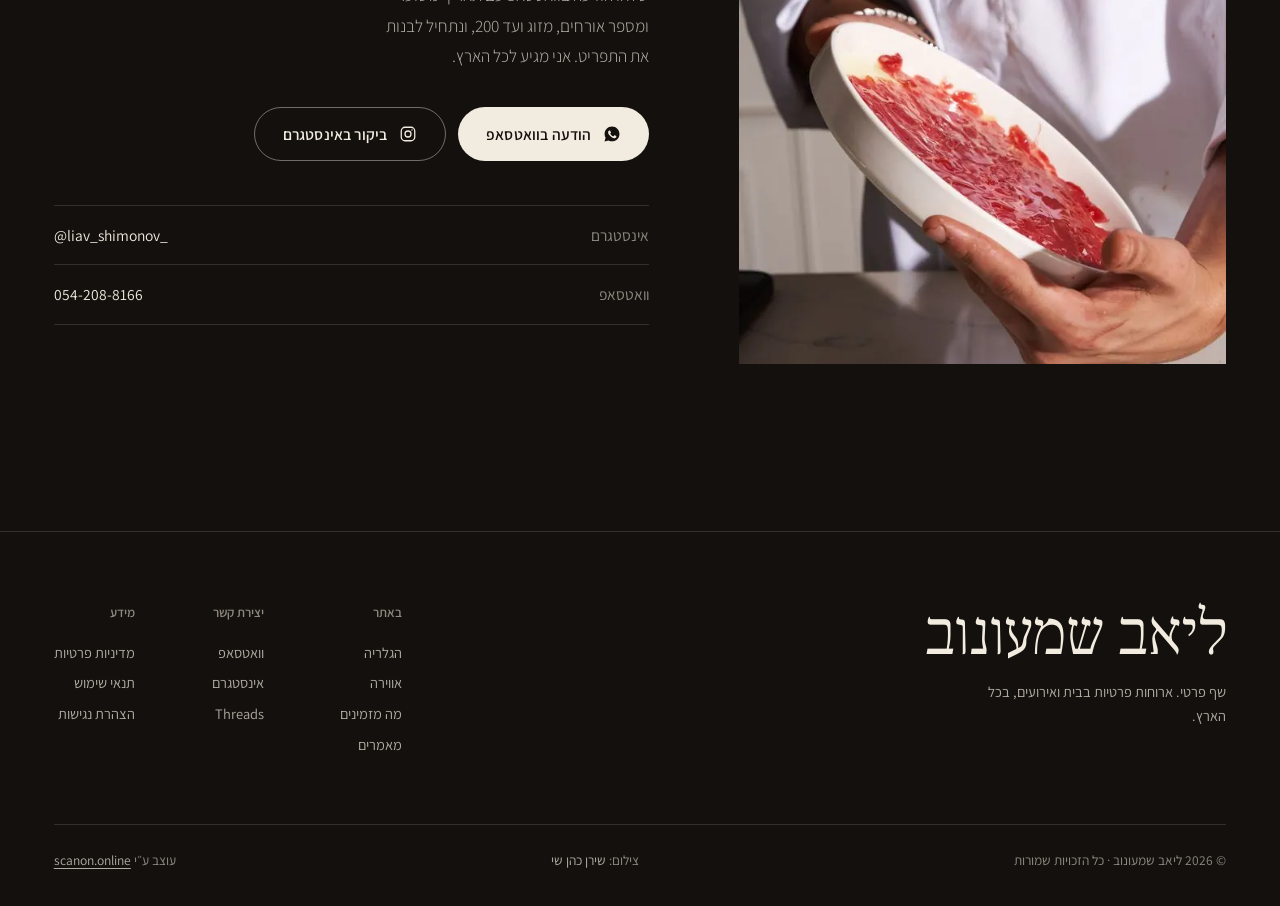
==== commit 1ab76d38: "Speed + GEO: WebP images, phone-size gallery thumbs, cover srcset, matching hero preload, self-hoste" ====
--- a/index.html
+++ b/index.html
@@ -3,16 +3,16 @@
 <head>
   <meta charset="UTF-8" />
   <meta name="viewport" content="width=device-width,initial-scale=1,viewport-fit=cover" />
-  <meta http-equiv="Content-Security-Policy" content="default-src 'self'; img-src 'self' data: https:; style-src 'self' 'unsafe-inline' https://fonts.googleapis.com; font-src 'self' data: https://fonts.gstatic.com; script-src 'self' 'sha256-jzL/1/GTulrXmexS7t+xwD6/mcoLbttEH/AZRIOv8OY='; connect-src 'self'; base-uri 'self'; form-action 'self'; upgrade-insecure-requests" />
+  <meta http-equiv="Content-Security-Policy" content="default-src 'self'; img-src 'self' data: https:; style-src 'self' 'unsafe-inline'; font-src 'self' data:; script-src 'self' 'sha256-jzL/1/GTulrXmexS7t+xwD6/mcoLbttEH/AZRIOv8OY='; connect-src 'self'; base-uri 'self'; form-action 'self'; upgrade-insecure-requests" />
   <meta name="referrer" content="strict-origin-when-cross-origin" />
   <title>ליאב שמעונוב | שף פרטי לארוחות בבית ואירועים</title>
-  <meta name="description" content="ליאב שמעונוב, שף פרטי: ארוחות שף פרטיות בבית שלכם ואירועים. מזוגות ועד 200 איש, עם תפריט אישי שמבושל ומוגש במקום. להזמנות שלחו הודעה בוואטסאפ." />
+  <meta name="description" content="ליאב שמעונוב, שף פרטי בכל הארץ: ארוחות שף בבית ואירועים מזוגות ועד 200 איש, עם תפריט אישי, ציוד מלא וניקיון בסוף. להזמנות: הודעה בוואטסאפ." />
   <link rel="canonical" href="https://liavshimonov.com/" />
   <meta property="og:type" content="website" />
   <meta property="og:site_name" content="ליאב שמעונוב · שף פרטי" />
   <meta property="og:locale" content="he_IL" />
   <meta property="og:title" content="ליאב שמעונוב · שף פרטי" />
-  <meta property="og:description" content="ארוחות שף פרטיות בבית ואירועים, מזוגות ועד 200 איש. אוכל. אנשים. חוויות." />
+  <meta property="og:description" content="ארוחות שף פרטיות בבית ואירועים בכל הארץ, מזוגות ועד 200 איש. אוכל. אנשים. חוויות." />
   <meta property="og:image" content="https://liavshimonov.com/assets/img/hero-wide-1200.jpg" />
   <meta property="og:image:width" content="1200" />
   <meta property="og:image:height" content="800" />
@@ -22,20 +22,20 @@
   <meta name="theme-color" content="#14100d" />
   <link rel="icon" type="image/png" href="assets/favicon.png" />
   <link rel="apple-touch-icon" href="assets/favicon.png" />
-  <link rel="preconnect" href="https://fonts.googleapis.com" />
-  <link rel="preconnect" href="https://fonts.gstatic.com" crossorigin />
-  <link href="https://fonts.googleapis.com/css2?family=Frank+Ruhl+Libre:wght@300;400;500&family=Assistant:wght@300;400;600&display=swap" rel="stylesheet" />
-  <link rel="preload" as="image" href="assets/img/hero-wide-2000.jpg" media="(min-width:761px)" />
-  <link rel="preload" as="image" href="assets/img/hero-tall-800.jpg" media="(max-width:760px)" />
+  <link rel="preload" as="font" type="font/woff2" href="assets/fonts/assistant-hebrew-0.woff2" crossorigin />
+  <link rel="preload" as="font" type="font/woff2" href="assets/fonts/frank-ruhl-libre-hebrew-2.woff2" crossorigin />
+  <link rel="preload" as="image" href="assets/img/ld-cut-900.webp" fetchpriority="high" />
+  <link rel="preload" as="image" imagesrcset="assets/img/hero-wide-1200.webp 1200w, assets/img/hero-wide-2000.webp 1600w" imagesizes="100vw" media="(min-width:761px)" />
+  <link rel="preload" as="image" imagesrcset="assets/img/hero-tall-800.webp 533w, assets/img/hero-tall-1400.webp 933w, assets/img/hero-tall-2048.webp 1365w" imagesizes="100vw" media="(max-width:760px)" />
   <link rel="stylesheet" href="assets/vendor/swiper-bundle.min.css" />
-  <link rel="stylesheet" href="assets/site.css?v=4" />
+  <link rel="stylesheet" href="assets/site.css?v=5" />
   <script src="assets/boot.js?v=2"></script>
   <noscript><style>.ld{display:none!important}</style></noscript>
   <script type="application/ld+json">
   {"@context":"https://schema.org","@graph":[
    {"@type":"WebSite","@id":"https://liavshimonov.com/#website","url":"https://liavshimonov.com/","name":"ליאב שמעונוב · שף פרטי","inLanguage":"he","publisher":{"@id":"https://liavshimonov.com/#liav"}},
-   {"@type":"Person","@id":"https://liavshimonov.com/#liav","name":"ליאב שמעונוב","alternateName":"Liav Shimonov","jobTitle":"שף פרטי","description":"שף פרטי: ארוחות שף פרטיות בבית ואירועים, מזוגות ועד 200 איש. התפריט נבנה סביב האורחים, מבושל ומוגש במקום.","telephone":"+972542088166","slogan":"אוכל. אנשים. חוויות.","url":"https://liavshimonov.com/","image":{"@type":"ImageObject","url":"https://liavshimonov.com/assets/img/chef-tuna-1400.jpg","caption":"ליאב שמעונוב במעיל שף שחור מחזיק נתח טונה טרי","creditText":"צילום: שירן כהן שי","creator":{"@type":"Person","name":"שירן כהן שי","sameAs":"https://www.instagram.com/shirancohenshay_photography/"},"copyrightNotice":"© ליאב שמעונוב"},"sameAs":["https://www.instagram.com/liav_shimonov_/","https://www.threads.com/@liav_shimonov_"],"knowsAbout":["ארוחות שף פרטיות","בישול לאירועים"],
-    "makesOffer":[{"@type":"Offer","itemOffered":{"@type":"Service","name":"ארוחה פרטית בבית","serviceType":"שף פרטי","description":"ארוחת שף לזוג, לחברים או למשפחה, בבית שלכם. תפריט שנבנה סביבכם, מבושל ומוגש במקום.","provider":{"@id":"https://liavshimonov.com/#liav"}}},{"@type":"Offer","itemOffered":{"@type":"Service","name":"אירועים","serviceType":"שף לאירועים","description":"ימי הולדת, ערבי חברה ומפגשים גדולים של עד 200 איש, עם תפריט אישי ושף שמבשל ומגיש במקום.","provider":{"@id":"https://liavshimonov.com/#liav"}}}]},
+   {"@type":"Person","@id":"https://liavshimonov.com/#liav","name":"ליאב שמעונוב","alternateName":"Liav Shimonov","jobTitle":"שף פרטי","description":"שף פרטי: ארוחות שף פרטיות בבית ואירועים בכל הארץ, מזוגות ועד 200 איש. התפריט נבנה סביב האורחים, מבושל ומוגש במקום, כולל עיצוב השולחן וכל הציוד (צלחות, כוסות, סכו״ם), בלי הגבלת מנות ראשונות ועיקריות, וניקיון המטבח בסוף הארוחה.","areaServed":{"@type":"Country","name":"ישראל"},"telephone":"+972542088166","slogan":"אוכל. אנשים. חוויות.","url":"https://liavshimonov.com/","image":{"@type":"ImageObject","url":"https://liavshimonov.com/assets/img/chef-tuna-1400.jpg","caption":"ליאב שמעונוב במעיל שף שחור מחזיק נתח טונה טרי","creditText":"צילום: שירן כהן שי","creator":{"@type":"Person","name":"שירן כהן שי","sameAs":"https://www.instagram.com/shirancohenshay_photography/"},"copyrightNotice":"© ליאב שמעונוב"},"sameAs":["https://www.instagram.com/liav_shimonov_/","https://www.threads.com/@liav_shimonov_"],"knowsAbout":["ארוחות שף פרטיות","בישול לאירועים"],
+    "makesOffer":[{"@type":"Offer","itemOffered":{"@type":"Service","name":"ארוחה פרטית בבית","serviceType":"שף פרטי","description":"ארוחת שף לזוג, לחברים או למשפחה, בבית שלכם. תפריט שנבנה סביבכם, מבושל ומוגש במקום, כולל עיצוב השולחן וכל הציוד (צלחות, כוסות, סכו״ם), בלי הגבלת מנות ראשונות ועיקריות, וניקיון המטבח בסוף הארוחה.","areaServed":{"@type":"Country","name":"ישראל"},"provider":{"@id":"https://liavshimonov.com/#liav"}}},{"@type":"Offer","itemOffered":{"@type":"Service","name":"אירועים","serviceType":"שף לאירועים","description":"ימי הולדת, ערבי חברה ומפגשים גדולים של עד 200 איש, עם תפריט אישי ושף שמבשל ומגיש במקום, כולל עיצוב השולחן וכל הציוד (צלחות, כוסות, סכו״ם), בלי הגבלת מנות ראשונות ועיקריות, וניקיון המטבח בסוף הארוחה.","areaServed":{"@type":"Country","name":"ישראל"},"provider":{"@id":"https://liavshimonov.com/#liav"}}}]},
    {"@type":"WebPage","@id":"https://liavshimonov.com/#webpage","url":"https://liavshimonov.com/","name":"ליאב שמעונוב | שף פרטי לארוחות בבית ואירועים","inLanguage":"he","isPartOf":{"@id":"https://liavshimonov.com/#website"},"about":{"@id":"https://liavshimonov.com/#liav"},"primaryImageOfPage":{"@type":"ImageObject","url":"https://liavshimonov.com/assets/img/hero-wide-2000.jpg","creditText":"צילום: שירן כהן שי"},"hasPart":{"@id":"https://liavshimonov.com/journal.html#blog"}}
   ]}
   </script>
@@ -44,13 +44,13 @@
 <body>
 
   <div class="ld" id="ld" aria-hidden="true">
-    <div class="ld__f"><img src="assets/img/ld-cut-900.jpg" alt="" /></div>
-    <div class="ld__f"><img src="assets/img/ld-plate-900.jpg" alt="" /></div>
-    <div class="ld__f"><img src="assets/img/ld-drizzle-900.jpg" alt="" /></div>
-    <div class="ld__f"><img src="assets/img/ld-candle-900.jpg" alt="" /></div>
+    <div class="ld__f"><img src="assets/img/ld-cut-900.webp" alt="" fetchpriority="high" /></div>
+    <div class="ld__f"><img src="assets/img/ld-plate-900.webp" alt="" /></div>
+    <div class="ld__f"><img src="assets/img/ld-drizzle-900.webp" alt="" /></div>
+    <div class="ld__f"><img src="assets/img/ld-candle-900.webp" alt="" /></div>
     <picture class="ld__f ld__f--hero">
-      <source media="(max-width:760px)" srcset="assets/img/hero-tall-800.jpg 533w, assets/img/hero-tall-1400.jpg 933w, assets/img/hero-tall-2048.jpg 1365w" sizes="100vw" />
-      <img src="assets/img/hero-wide-2000.jpg" srcset="assets/img/hero-wide-1200.jpg 1200w, assets/img/hero-wide-2000.jpg 1600w" sizes="100vw" alt="" />
+      <source media="(max-width:760px)" srcset="assets/img/hero-tall-800.webp 533w, assets/img/hero-tall-1400.webp 933w, assets/img/hero-tall-2048.webp 1365w" sizes="100vw" />
+      <img src="assets/img/hero-wide-2000.webp" srcset="assets/img/hero-wide-1200.webp 1200w, assets/img/hero-wide-2000.webp 1600w" sizes="100vw" alt="" />
     </picture>
     <div class="ld__cap"><span class="ld__name"><span>ליאב שמעונוב</span></span><span class="ld__line"><i></i></span></div>
   </div>
@@ -81,8 +81,8 @@
   <main id="main">
     <section class="hero" id="top" aria-label="ליאב שמעונוב, שף פרטי">
       <picture class="hero__media">
-        <source media="(max-width:760px)" srcset="assets/img/hero-tall-800.jpg 533w, assets/img/hero-tall-1400.jpg 933w, assets/img/hero-tall-2048.jpg 1365w" sizes="100vw" />
-        <img src="assets/img/hero-wide-2000.jpg" srcset="assets/img/hero-wide-1200.jpg 1200w, assets/img/hero-wide-2000.jpg 1600w" sizes="100vw" alt="שולחן ארוך ערוך לארוחת שף: נרות דולקים, פרחים בבקבוקי זכוכית וכוסות ירוקות" fetchpriority="high" />
+        <source media="(max-width:760px)" srcset="assets/img/hero-tall-800.webp 533w, assets/img/hero-tall-1400.webp 933w, assets/img/hero-tall-2048.webp 1365w" sizes="100vw" />
+        <img src="assets/img/hero-wide-2000.webp" srcset="assets/img/hero-wide-1200.webp 1200w, assets/img/hero-wide-2000.webp 1600w" sizes="100vw" alt="שולחן ארוך ערוך לארוחת שף: נרות דולקים, פרחים בבקבוקי זכוכית וכוסות ירוקות" fetchpriority="high" />
       </picture>
       <div class="shell hero__in">
         <div>
@@ -95,7 +95,7 @@
           </div>
         </div>
         <div class="hero__side" data-h="4">
-          <p>ארוחות פרטיות ואירועים<br />מזוגות ועד 200 איש</p>
+          <p>ארוחות פרטיות ואירועים בכל הארץ<br />מזוגות ועד 200 איש</p>
           <span class="hero__cue"><i></i> גללו</span>
         </div>
       </div>
@@ -111,8 +111,8 @@
           <div class="about__sig rv"><b>ליאב שמעונוב</b> שף פרטי</div>
         </div>
         <div class="about__pics">
-          <div class="pic pic--rv pic--par about__main"><img src="assets/img/chef-tuna-800.jpg" srcset="assets/img/chef-tuna-800.jpg 533w, assets/img/chef-tuna-1400.jpg 933w" sizes="(max-width:900px) 92vw, 44vw" alt="ליאב במעיל שף שחור מחזיק נתח טונה טרי במטבח" loading="lazy" /></div>
-          <div class="pic pic--rv about__small"><img src="assets/img/chef-flame-1000.jpg" alt="מחבת על האש עם להבה במטבח" loading="lazy" /></div>
+          <div class="pic pic--rv pic--par about__main"><img src="assets/img/chef-tuna-800.webp" srcset="assets/img/chef-tuna-800.webp 533w, assets/img/chef-tuna-1400.webp 933w" sizes="(max-width:900px) 92vw, 44vw" alt="ליאב במעיל שף שחור מחזיק נתח טונה טרי במטבח" loading="lazy" /></div>
+          <div class="pic pic--rv about__small"><img src="assets/img/chef-flame-1000.webp" alt="מחבת על האש עם להבה במטבח" loading="lazy" /></div>
         </div>
       </div>
     </section>
@@ -132,30 +132,30 @@
           </div>
         </div>
         <div class="grid" id="grid">
-          <button type="button" class="gi" data-cat="dish" data-full="assets/img/g-tuna-tartare-1600.jpg"><img src="assets/img/g-tuna-tartare-800.jpg" alt="טרטר טונה עם עשבי תיבול, בצלחת פרחונית" loading="lazy" width="533" height="800" /><figcaption>טרטר טונה</figcaption></button>
-          <button type="button" class="gi" data-cat="kitchen" data-full="assets/img/g-seasoning-1600.jpg"><img src="assets/img/g-seasoning-800.jpg" alt="ליאב במעיל שף לבן מתבל מנה ומחייך" loading="lazy" width="533" height="800" /><figcaption>תיבול אחרון</figcaption></button>
-          <button type="button" class="gi" data-cat="dish" data-full="assets/img/g-carpaccio-1600.jpg"><img src="assets/img/g-carpaccio-800.jpg" alt="קרפצ׳יו פרוס דק עם שום קונפי ורוטב כהה" loading="lazy" width="533" height="800" /><figcaption>קרפצ׳יו</figcaption></button>
-          <button type="button" class="gi" data-cat="kitchen" data-full="assets/img/g-tuna-slice-1600.jpg"><img src="assets/img/g-tuna-slice-800.jpg" alt="פריסת טונה בסכין שף, ביד עם כפפה שחורה" loading="lazy" width="533" height="800" /><figcaption>פריסת טונה</figcaption></button>
-          <button type="button" class="gi" data-cat="dish" data-full="assets/img/g-fish-plate-1600.jpg"><img src="assets/img/g-fish-plate-800.jpg" alt="דג לבן ברוטב כהה ושמן זית, עם עשבי תיבול מעל" loading="lazy" width="533" height="800" /><figcaption>דג ברוטב</figcaption></button>
-          <button type="button" class="gi" data-cat="table" data-full="assets/img/g-bread-1600.jpg"><img src="assets/img/g-bread-800.jpg" alt="לחמים חמים ושחומים על קרש עץ" loading="lazy" width="533" height="800" /><figcaption>לחמים חמים</figcaption></button>
-          <button type="button" class="gi" data-cat="dish" data-full="assets/img/g-tomato-tuna-1600.jpg"><img src="assets/img/g-tomato-tuna-800.jpg" alt="פרוסות עגבנייה וטונה עם עשבי תיבול, בצלחת לבנה" loading="lazy" width="533" height="800" /><figcaption>עגבנייה וטונה</figcaption></button>
-          <button type="button" class="gi" data-cat="kitchen" data-full="assets/img/g-slice-steak-1600.jpg"><img src="assets/img/g-slice-steak-800.jpg" alt="פריסת סטייק בסכין דמשקאית על קרש עץ עגול" loading="lazy" width="533" height="800" /><figcaption>פריסת סטייק</figcaption></button>
-          <button type="button" class="gi" data-cat="dish" data-full="assets/img/g-tomato-carpaccio-1600.jpg"><img src="assets/img/g-tomato-carpaccio-800.jpg" alt="פרוסות עגבנייה עם עשבי תיבול, ויד שסוחטת לימון מעל" loading="lazy" width="533" height="800" /><figcaption>עגבניות ולימון</figcaption></button>
-          <button type="button" class="gi" data-cat="dish" data-full="assets/img/g-eggplant-1600.jpg"><img src="assets/img/g-eggplant-800.jpg" alt="חציל שרוף עם טחינה, עגבניות ושמן זית" loading="lazy" width="533" height="800" /><figcaption>חציל שרוף וטחינה</figcaption></button>
-          <button type="button" class="gi" data-cat="kitchen" data-full="assets/img/g-tomatoes-cut-1600.jpg"><img src="assets/img/g-tomatoes-cut-800.jpg" alt="חיתוך עגבניות טריות על קרש לבן" loading="lazy" width="533" height="800" /><figcaption>עגבניות טריות</figcaption></button>
-          <button type="button" class="gi" data-cat="dish" data-full="assets/img/g-sashimi-1600.jpg"><img src="assets/img/g-sashimi-800.jpg" alt="מגש נירוסטה עם פרוסות דג לבן וטונה אדומה" loading="lazy" width="533" height="800" /><figcaption>מגש דגים נאים</figcaption></button>
-          <button type="button" class="gi" data-cat="table" data-full="assets/img/g-meat-rolls-1600.jpg"><img src="assets/img/g-meat-rolls-800.jpg" alt="שיפודי בשר מגולגל על קרש עץ, ליד בקבוק יין" loading="lazy" width="533" height="800" /><figcaption>שיפודי בשר</figcaption></button>
-          <button type="button" class="gi" data-cat="dish" data-full="assets/img/g-steak-1600.jpg"><img src="assets/img/g-steak-800.jpg" alt="סטייק צלוי עם סימני גריל על קרש עץ" loading="lazy" width="533" height="800" /><figcaption>סטייק מהגריל</figcaption></button>
-          <button type="button" class="gi" data-cat="kitchen" data-full="assets/img/g-fish-clean-1600.jpg"><img src="assets/img/g-fish-clean-800.jpg" alt="ליאב מנקה דג שלם על קרש, עם כפפות שחורות" loading="lazy" width="533" height="800" /><figcaption>ניקוי דג</figcaption></button>
-          <button type="button" class="gi" data-cat="dish" data-full="assets/img/g-ceviche-1600.jpg"><img src="assets/img/g-ceviche-800.jpg" alt="דג נא קצוץ עם ירקות ושמן זית, בצלחת הגשה מוארכת" loading="lazy" width="533" height="800" /><figcaption>דג נא וירקות</figcaption></button>
-          <button type="button" class="gi" data-cat="kitchen" data-full="assets/img/g-blocks-1600.jpg"><img src="assets/img/g-blocks-800.jpg" alt="קוביות טונה חתוכות על קרש" loading="lazy" width="533" height="800" /><figcaption>קוביות טונה</figcaption></button>
-          <button type="button" class="gi" data-cat="dish" data-full="assets/img/g-meat-toasts-1600.jpg"><img src="assets/img/g-meat-toasts-800.jpg" alt="טוסטים עם בשר קצוץ ועשבי תיבול, ויד שמפזרת גימור מעל" loading="lazy" width="533" height="800" /><figcaption>ביסים על טוסט</figcaption></button>
-          <button type="button" class="gi" data-cat="kitchen" data-full="assets/img/g-liav-salt-1600.jpg"><img src="assets/img/g-liav-salt-800.jpg" alt="ליאב במעיל שף שחור מפזר מלח על צלחות לפני ההגשה" loading="lazy" width="533" height="800" /><figcaption>רגע לפני ההגשה</figcaption></button>
-          <button type="button" class="gi" data-cat="dish" data-full="assets/img/g-tuna-avocado-1600.jpg"><img src="assets/img/g-tuna-avocado-800.jpg" alt="פרוסות טונה על קרם אבוקדו עם בצל מטוגן" loading="lazy" width="533" height="800" /><figcaption>טונה ואבוקדו</figcaption></button>
-          <button type="button" class="gi" data-cat="table" data-full="assets/img/g-avocado-1600.jpg"><img src="assets/img/g-avocado-800.jpg" alt="אבוקדו פרוס דק בצלחת הגשה לבנה" loading="lazy" width="533" height="800" /><figcaption>אבוקדו פרוס</figcaption></button>
-          <button type="button" class="gi" data-cat="kitchen" data-full="assets/img/g-steak-plating-1600.jpg"><img src="assets/img/g-steak-plating-800.jpg" alt="ידיים מסדרות פרוסות סטייק על צלחת הגשה מוארכת" loading="lazy" width="533" height="800" /><figcaption>סידור הסטייק</figcaption></button>
-          <button type="button" class="gi" data-cat="dish" data-full="assets/img/g-salsa-1600.jpg"><img src="assets/img/g-salsa-800.jpg" alt="סלט קצוץ צבעוני על צלחת הגשה מוארכת" loading="lazy" width="533" height="800" /><figcaption>סלט קצוץ</figcaption></button>
-          <button type="button" class="gi" data-cat="kitchen" data-full="assets/img/g-avo-dice-1600.jpg"><img src="assets/img/g-avo-dice-800.jpg" alt="חיתוך אבוקדו לקוביות עם כפפה שחורה" loading="lazy" width="533" height="800" /><figcaption>קוביות אבוקדו</figcaption></button>
+          <button type="button" class="gi" data-cat="dish" data-full="assets/img/g-tuna-tartare-1600.webp"><img src="assets/img/g-tuna-tartare-800.webp" srcset="assets/img/g-tuna-tartare-400.webp 267w, assets/img/g-tuna-tartare-800.webp 533w" sizes="(max-width:760px) 46vw, (max-width:1100px) 31vw, 23vw" alt="טרטר טונה עם עשבי תיבול, בצלחת פרחונית" loading="lazy" width="533" height="800" /><figcaption>טרטר טונה</figcaption></button>
+          <button type="button" class="gi" data-cat="kitchen" data-full="assets/img/g-seasoning-1600.webp"><img src="assets/img/g-seasoning-800.webp" srcset="assets/img/g-seasoning-400.webp 267w, assets/img/g-seasoning-800.webp 533w" sizes="(max-width:760px) 46vw, (max-width:1100px) 31vw, 23vw" alt="ליאב במעיל שף לבן מתבל מנה ומחייך" loading="lazy" width="533" height="800" /><figcaption>תיבול אחרון</figcaption></button>
+          <button type="button" class="gi" data-cat="dish" data-full="assets/img/g-carpaccio-1600.webp"><img src="assets/img/g-carpaccio-800.webp" srcset="assets/img/g-carpaccio-400.webp 267w, assets/img/g-carpaccio-800.webp 533w" sizes="(max-width:760px) 46vw, (max-width:1100px) 31vw, 23vw" alt="קרפצ׳יו פרוס דק עם שום קונפי ורוטב כהה" loading="lazy" width="533" height="800" /><figcaption>קרפצ׳יו</figcaption></button>
+          <button type="button" class="gi" data-cat="kitchen" data-full="assets/img/g-tuna-slice-1600.webp"><img src="assets/img/g-tuna-slice-800.webp" srcset="assets/img/g-tuna-slice-400.webp 267w, assets/img/g-tuna-slice-800.webp 533w" sizes="(max-width:760px) 46vw, (max-width:1100px) 31vw, 23vw" alt="פריסת טונה בסכין שף, ביד עם כפפה שחורה" loading="lazy" width="533" height="800" /><figcaption>פריסת טונה</figcaption></button>
+          <button type="button" class="gi" data-cat="dish" data-full="assets/img/g-fish-plate-1600.webp"><img src="assets/img/g-fish-plate-800.webp" srcset="assets/img/g-fish-plate-400.webp 267w, assets/img/g-fish-plate-800.webp 533w" sizes="(max-width:760px) 46vw, (max-width:1100px) 31vw, 23vw" alt="דג לבן ברוטב כהה ושמן זית, עם עשבי תיבול מעל" loading="lazy" width="533" height="800" /><figcaption>דג ברוטב</figcaption></button>
+          <button type="button" class="gi" data-cat="table" data-full="assets/img/g-bread-1600.webp"><img src="assets/img/g-bread-800.webp" srcset="assets/img/g-bread-400.webp 267w, assets/img/g-bread-800.webp 533w" sizes="(max-width:760px) 46vw, (max-width:1100px) 31vw, 23vw" alt="לחמים חמים ושחומים על קרש עץ" loading="lazy" width="533" height="800" /><figcaption>לחמים חמים</figcaption></button>
+          <button type="button" class="gi" data-cat="dish" data-full="assets/img/g-tomato-tuna-1600.webp"><img src="assets/img/g-tomato-tuna-800.webp" srcset="assets/img/g-tomato-tuna-400.webp 267w, assets/img/g-tomato-tuna-800.webp 533w" sizes="(max-width:760px) 46vw, (max-width:1100px) 31vw, 23vw" alt="פרוסות עגבנייה וטונה עם עשבי תיבול, בצלחת לבנה" loading="lazy" width="533" height="800" /><figcaption>עגבנייה וטונה</figcaption></button>
+          <button type="button" class="gi" data-cat="kitchen" data-full="assets/img/g-slice-steak-1600.webp"><img src="assets/img/g-slice-steak-800.webp" srcset="assets/img/g-slice-steak-400.webp 267w, assets/img/g-slice-steak-800.webp 533w" sizes="(max-width:760px) 46vw, (max-width:1100px) 31vw, 23vw" alt="פריסת סטייק בסכין דמשקאית על קרש עץ עגול" loading="lazy" width="533" height="800" /><figcaption>פריסת סטייק</figcaption></button>
+          <button type="button" class="gi" data-cat="dish" data-full="assets/img/g-tomato-carpaccio-1600.webp"><img src="assets/img/g-tomato-carpaccio-800.webp" srcset="assets/img/g-tomato-carpaccio-400.webp 267w, assets/img/g-tomato-carpaccio-800.webp 533w" sizes="(max-width:760px) 46vw, (max-width:1100px) 31vw, 23vw" alt="פרוסות עגבנייה עם עשבי תיבול, ויד שסוחטת לימון מעל" loading="lazy" width="533" height="800" /><figcaption>עגבניות ולימון</figcaption></button>
+          <button type="button" class="gi" data-cat="dish" data-full="assets/img/g-eggplant-1600.webp"><img src="assets/img/g-eggplant-800.webp" srcset="assets/img/g-eggplant-400.webp 267w, assets/img/g-eggplant-800.webp 533w" sizes="(max-width:760px) 46vw, (max-width:1100px) 31vw, 23vw" alt="חציל שרוף עם טחינה, עגבניות ושמן זית" loading="lazy" width="533" height="800" /><figcaption>חציל שרוף וטחינה</figcaption></button>
+          <button type="button" class="gi" data-cat="kitchen" data-full="assets/img/g-tomatoes-cut-1600.webp"><img src="assets/img/g-tomatoes-cut-800.webp" srcset="assets/img/g-tomatoes-cut-400.webp 267w, assets/img/g-tomatoes-cut-800.webp 533w" sizes="(max-width:760px) 46vw, (max-width:1100px) 31vw, 23vw" alt="חיתוך עגבניות טריות על קרש לבן" loading="lazy" width="533" height="800" /><figcaption>עגבניות טריות</figcaption></button>
+          <button type="button" class="gi" data-cat="dish" data-full="assets/img/g-sashimi-1600.webp"><img src="assets/img/g-sashimi-800.webp" srcset="assets/img/g-sashimi-400.webp 267w, assets/img/g-sashimi-800.webp 533w" sizes="(max-width:760px) 46vw, (max-width:1100px) 31vw, 23vw" alt="מגש נירוסטה עם פרוסות דג לבן וטונה אדומה" loading="lazy" width="533" height="800" /><figcaption>מגש דגים נאים</figcaption></button>
+          <button type="button" class="gi" data-cat="table" data-full="assets/img/g-meat-rolls-1600.webp"><img src="assets/img/g-meat-rolls-800.webp" srcset="assets/img/g-meat-rolls-400.webp 267w, assets/img/g-meat-rolls-800.webp 533w" sizes="(max-width:760px) 46vw, (max-width:1100px) 31vw, 23vw" alt="שיפודי בשר מגולגל על קרש עץ, ליד בקבוק יין" loading="lazy" width="533" height="800" /><figcaption>שיפודי בשר</figcaption></button>
+          <button type="button" class="gi" data-cat="dish" data-full="assets/img/g-steak-1600.webp"><img src="assets/img/g-steak-800.webp" srcset="assets/img/g-steak-400.webp 267w, assets/img/g-steak-800.webp 533w" sizes="(max-width:760px) 46vw, (max-width:1100px) 31vw, 23vw" alt="סטייק צלוי עם סימני גריל על קרש עץ" loading="lazy" width="533" height="800" /><figcaption>סטייק מהגריל</figcaption></button>
+          <button type="button" class="gi" data-cat="kitchen" data-full="assets/img/g-fish-clean-1600.webp"><img src="assets/img/g-fish-clean-800.webp" srcset="assets/img/g-fish-clean-400.webp 267w, assets/img/g-fish-clean-800.webp 533w" sizes="(max-width:760px) 46vw, (max-width:1100px) 31vw, 23vw" alt="ליאב מנקה דג שלם על קרש, עם כפפות שחורות" loading="lazy" width="533" height="800" /><figcaption>ניקוי דג</figcaption></button>
+          <button type="button" class="gi" data-cat="dish" data-full="assets/img/g-ceviche-1600.webp"><img src="assets/img/g-ceviche-800.webp" srcset="assets/img/g-ceviche-400.webp 267w, assets/img/g-ceviche-800.webp 533w" sizes="(max-width:760px) 46vw, (max-width:1100px) 31vw, 23vw" alt="דג נא קצוץ עם ירקות ושמן זית, בצלחת הגשה מוארכת" loading="lazy" width="533" height="800" /><figcaption>דג נא וירקות</figcaption></button>
+          <button type="button" class="gi" data-cat="kitchen" data-full="assets/img/g-blocks-1600.webp"><img src="assets/img/g-blocks-800.webp" srcset="assets/img/g-blocks-400.webp 267w, assets/img/g-blocks-800.webp 533w" sizes="(max-width:760px) 46vw, (max-width:1100px) 31vw, 23vw" alt="קוביות טונה חתוכות על קרש" loading="lazy" width="533" height="800" /><figcaption>קוביות טונה</figcaption></button>
+          <button type="button" class="gi" data-cat="dish" data-full="assets/img/g-meat-toasts-1600.webp"><img src="assets/img/g-meat-toasts-800.webp" srcset="assets/img/g-meat-toasts-400.webp 267w, assets/img/g-meat-toasts-800.webp 533w" sizes="(max-width:760px) 46vw, (max-width:1100px) 31vw, 23vw" alt="טוסטים עם בשר קצוץ ועשבי תיבול, ויד שמפזרת גימור מעל" loading="lazy" width="533" height="800" /><figcaption>ביסים על טוסט</figcaption></button>
+          <button type="button" class="gi" data-cat="kitchen" data-full="assets/img/g-liav-salt-1600.webp"><img src="assets/img/g-liav-salt-800.webp" srcset="assets/img/g-liav-salt-400.webp 267w, assets/img/g-liav-salt-800.webp 533w" sizes="(max-width:760px) 46vw, (max-width:1100px) 31vw, 23vw" alt="ליאב במעיל שף שחור מפזר מלח על צלחות לפני ההגשה" loading="lazy" width="533" height="800" /><figcaption>רגע לפני ההגשה</figcaption></button>
+          <button type="button" class="gi" data-cat="dish" data-full="assets/img/g-tuna-avocado-1600.webp"><img src="assets/img/g-tuna-avocado-800.webp" srcset="assets/img/g-tuna-avocado-400.webp 267w, assets/img/g-tuna-avocado-800.webp 533w" sizes="(max-width:760px) 46vw, (max-width:1100px) 31vw, 23vw" alt="פרוסות טונה על קרם אבוקדו עם בצל מטוגן" loading="lazy" width="533" height="800" /><figcaption>טונה ואבוקדו</figcaption></button>
+          <button type="button" class="gi" data-cat="table" data-full="assets/img/g-avocado-1600.webp"><img src="assets/img/g-avocado-800.webp" srcset="assets/img/g-avocado-400.webp 267w, assets/img/g-avocado-800.webp 533w" sizes="(max-width:760px) 46vw, (max-width:1100px) 31vw, 23vw" alt="אבוקדו פרוס דק בצלחת הגשה לבנה" loading="lazy" width="533" height="800" /><figcaption>אבוקדו פרוס</figcaption></button>
+          <button type="button" class="gi" data-cat="kitchen" data-full="assets/img/g-steak-plating-1600.webp"><img src="assets/img/g-steak-plating-800.webp" srcset="assets/img/g-steak-plating-400.webp 267w, assets/img/g-steak-plating-800.webp 533w" sizes="(max-width:760px) 46vw, (max-width:1100px) 31vw, 23vw" alt="ידיים מסדרות פרוסות סטייק על צלחת הגשה מוארכת" loading="lazy" width="533" height="800" /><figcaption>סידור הסטייק</figcaption></button>
+          <button type="button" class="gi" data-cat="dish" data-full="assets/img/g-salsa-1600.webp"><img src="assets/img/g-salsa-800.webp" srcset="assets/img/g-salsa-400.webp 267w, assets/img/g-salsa-800.webp 533w" sizes="(max-width:760px) 46vw, (max-width:1100px) 31vw, 23vw" alt="סלט קצוץ צבעוני על צלחת הגשה מוארכת" loading="lazy" width="533" height="800" /><figcaption>סלט קצוץ</figcaption></button>
+          <button type="button" class="gi" data-cat="kitchen" data-full="assets/img/g-avo-dice-1600.webp"><img src="assets/img/g-avo-dice-800.webp" srcset="assets/img/g-avo-dice-400.webp 267w, assets/img/g-avo-dice-800.webp 533w" sizes="(max-width:760px) 46vw, (max-width:1100px) 31vw, 23vw" alt="חיתוך אבוקדו לקוביות עם כפפה שחורה" loading="lazy" width="533" height="800" /><figcaption>קוביות אבוקדו</figcaption></button>
         </div>
         <div class="grid__more rv">
           <a class="link" href="https://shiran.pixieset.com/liavshimonov/" target="_blank" rel="noopener noreferrer">לגלריה המלאה
@@ -173,16 +173,16 @@
       </div>
       <div class="swiper car__swiper" data-cursor="גררו">
         <div class="swiper-wrapper">
-          <div class="swiper-slide"><figure class="car__fig"><div class="car__img"><img src="assets/img/c-flowers-800.jpg" srcset="assets/img/c-flowers-800.jpg 533w, assets/img/c-flowers-1400.jpg 933w" sizes="(max-width:760px) 70vw, 32vw" alt="פרחים בבקבוקי זכוכית ונרות שחורים על השולחן" loading="lazy" /></div></figure></div>
-          <div class="swiper-slide"><figure class="car__fig"><div class="car__img"><img src="assets/img/c-pour-800.jpg" srcset="assets/img/c-pour-800.jpg 533w, assets/img/c-pour-1400.jpg 933w" sizes="(max-width:760px) 70vw, 32vw" alt="יין אדום נמזג לכוס ירוקה" loading="lazy" /></div></figure></div>
-          <div class="swiper-slide"><figure class="car__fig"><div class="car__img"><img src="assets/img/c-garlic-800.jpg" srcset="assets/img/c-garlic-800.jpg 533w, assets/img/c-garlic-1400.jpg 933w" sizes="(max-width:760px) 70vw, 32vw" alt="קערת שום קונפי ליד נר דולק" loading="lazy" /></div></figure></div>
-          <div class="swiper-slide is-wide"><figure class="car__fig"><div class="car__img"><img src="assets/img/c-candles-900.jpg" srcset="assets/img/c-candles-900.jpg 900w, assets/img/c-candles-1600.jpg 1600w" sizes="(max-width:760px) 86vw, 60vw" alt="צלחות ערוכות, כוסות ירוקות ונרות דולקים לאורך השולחן" loading="lazy" /></div></figure></div>
-          <div class="swiper-slide"><figure class="car__fig"><div class="car__img"><img src="assets/img/c-dahlia-800.jpg" srcset="assets/img/c-dahlia-800.jpg 533w, assets/img/c-dahlia-1400.jpg 933w" sizes="(max-width:760px) 70vw, 32vw" alt="דליה ורודה ועלים בבקבוק על השולחן" loading="lazy" /></div></figure></div>
-          <div class="swiper-slide"><figure class="car__fig"><div class="car__img"><img src="assets/img/c-ice-800.jpg" srcset="assets/img/c-ice-800.jpg 533w, assets/img/c-ice-1400.jpg 933w" sizes="(max-width:760px) 70vw, 32vw" alt="בקבוקים בדלי קרח מכסף על השולחן הערוך" loading="lazy" /></div></figure></div>
-          <div class="swiper-slide"><figure class="car__fig"><div class="car__img"><img src="assets/img/c-plate-800.jpg" srcset="assets/img/c-plate-800.jpg 533w, assets/img/c-plate-1400.jpg 933w" sizes="(max-width:760px) 70vw, 32vw" alt="צלחת לבנה עם מפית תחרה על מפת שולחן" loading="lazy" /></div></figure></div>
-          <div class="swiper-slide"><figure class="car__fig"><div class="car__img"><img src="assets/img/c-bottle-800.jpg" srcset="assets/img/c-bottle-800.jpg 533w, assets/img/c-bottle-1400.jpg 933w" sizes="(max-width:760px) 70vw, 32vw" alt="בקבוק יין לבן על השולחן בין המנות" loading="lazy" /></div></figure></div>
-          <div class="swiper-slide"><figure class="car__fig"><div class="car__img"><img src="assets/img/c-saltpot-800.jpg" srcset="assets/img/c-saltpot-800.jpg 533w, assets/img/c-saltpot-1400.jpg 933w" sizes="(max-width:760px) 70vw, 32vw" alt="כלי מלח קטן על מפת שולחן חומה" loading="lazy" /></div></figure></div>
-          <div class="swiper-slide"><figure class="car__fig"><div class="car__img"><img src="assets/img/c-table-800.jpg" srcset="assets/img/c-table-800.jpg 600w, assets/img/c-table-1400.jpg 1050w" sizes="(max-width:760px) 70vw, 32vw" alt="שולחן ערוך עם פרחים וכוסות, לפני שהאורחים מגיעים" loading="lazy" /></div></figure></div>
+          <div class="swiper-slide"><figure class="car__fig"><div class="car__img"><img src="assets/img/c-flowers-800.webp" srcset="assets/img/c-flowers-800.webp 533w, assets/img/c-flowers-1400.webp 933w" sizes="(max-width:760px) 70vw, 32vw" alt="פרחים בבקבוקי זכוכית ונרות שחורים על השולחן" loading="lazy" /></div></figure></div>
+          <div class="swiper-slide"><figure class="car__fig"><div class="car__img"><img src="assets/img/c-pour-800.webp" srcset="assets/img/c-pour-800.webp 533w, assets/img/c-pour-1400.webp 933w" sizes="(max-width:760px) 70vw, 32vw" alt="יין אדום נמזג לכוס ירוקה" loading="lazy" /></div></figure></div>
+          <div class="swiper-slide"><figure class="car__fig"><div class="car__img"><img src="assets/img/c-garlic-800.webp" srcset="assets/img/c-garlic-800.webp 533w, assets/img/c-garlic-1400.webp 933w" sizes="(max-width:760px) 70vw, 32vw" alt="קערת שום קונפי ליד נר דולק" loading="lazy" /></div></figure></div>
+          <div class="swiper-slide is-wide"><figure class="car__fig"><div class="car__img"><img src="assets/img/c-candles-900.webp" srcset="assets/img/c-candles-900.webp 900w, assets/img/c-candles-1600.webp 1600w" sizes="(max-width:760px) 86vw, 60vw" alt="צלחות ערוכות, כוסות ירוקות ונרות דולקים לאורך השולחן" loading="lazy" /></div></figure></div>
+          <div class="swiper-slide"><figure class="car__fig"><div class="car__img"><img src="assets/img/c-dahlia-800.webp" srcset="assets/img/c-dahlia-800.webp 533w, assets/img/c-dahlia-1400.webp 933w" sizes="(max-width:760px) 70vw, 32vw" alt="דליה ורודה ועלים בבקבוק על השולחן" loading="lazy" /></div></figure></div>
+          <div class="swiper-slide"><figure class="car__fig"><div class="car__img"><img src="assets/img/c-ice-800.webp" srcset="assets/img/c-ice-800.webp 533w, assets/img/c-ice-1400.webp 933w" sizes="(max-width:760px) 70vw, 32vw" alt="בקבוקים בדלי קרח מכסף על השולחן הערוך" loading="lazy" /></div></figure></div>
+          <div class="swiper-slide"><figure class="car__fig"><div class="car__img"><img src="assets/img/c-plate-800.webp" srcset="assets/img/c-plate-800.webp 533w, assets/img/c-plate-1400.webp 933w" sizes="(max-width:760px) 70vw, 32vw" alt="צלחת לבנה עם מפית תחרה על מפת שולחן" loading="lazy" /></div></figure></div>
+          <div class="swiper-slide"><figure class="car__fig"><div class="car__img"><img src="assets/img/c-bottle-800.webp" srcset="assets/img/c-bottle-800.webp 533w, assets/img/c-bottle-1400.webp 933w" sizes="(max-width:760px) 70vw, 32vw" alt="בקבוק יין לבן על השולחן בין המנות" loading="lazy" /></div></figure></div>
+          <div class="swiper-slide"><figure class="car__fig"><div class="car__img"><img src="assets/img/c-saltpot-800.webp" srcset="assets/img/c-saltpot-800.webp 533w, assets/img/c-saltpot-1400.webp 933w" sizes="(max-width:760px) 70vw, 32vw" alt="כלי מלח קטן על מפת שולחן חומה" loading="lazy" /></div></figure></div>
+          <div class="swiper-slide"><figure class="car__fig"><div class="car__img"><img src="assets/img/c-table-800.webp" srcset="assets/img/c-table-800.webp 600w, assets/img/c-table-1400.webp 1050w" sizes="(max-width:760px) 70vw, 32vw" alt="שולחן ערוך עם פרחים וכוסות, לפני שהאורחים מגיעים" loading="lazy" /></div></figure></div>
         </div>
       </div>
       <div class="shell">
@@ -205,13 +205,13 @@
         </div>
         <div class="svcs">
           <a class="svc rv" href="https://wa.me/972542088166?text=%D7%94%D7%99%D7%99%20%D7%9C%D7%99%D7%90%D7%91%2C%20%D7%90%D7%A9%D7%9E%D7%97%20%D7%9C%D7%A9%D7%9E%D7%95%D7%A2%20%D7%A2%D7%9C%20%D7%90%D7%A8%D7%95%D7%97%D7%94%20%D7%A4%D7%A8%D7%98%D7%99%D7%AA%20%D7%91%D7%91%D7%99%D7%AA" target="_blank" rel="noopener noreferrer">
-            <div class="pic pic--rv"><img src="assets/img/s-home-700.jpg" srcset="assets/img/s-home-700.jpg 467w, assets/img/s-home-1200.jpg 800w" sizes="(max-width:760px) 92vw, 46vw" alt="ליאב במעיל שף לבן מחייך ומגיש צלחת עם מנה" loading="lazy" /></div>
+            <div class="pic pic--rv"><img src="assets/img/s-home-700.webp" srcset="assets/img/s-home-700.webp 467w, assets/img/s-home-1200.webp 800w" sizes="(max-width:760px) 92vw, 46vw" alt="ליאב במעיל שף לבן מחייך ומגיש צלחת עם מנה" loading="lazy" /></div>
             <h3>ארוחה פרטית בבית</h3>
             <p>ארוחת שף לזוג, לחברים או למשפחה, בבית שלכם. תפריט שנבנה סביבכם, מבושל ומוגש במקום.</p>
             <span class="link">לתיאום ארוחה <svg viewBox="0 0 16 16" fill="none" stroke="currentColor" stroke-width="1.5" aria-hidden="true"><path d="M13 8H3M7 4 3 8l4 4"/></svg></span>
           </a>
           <a class="svc rv" href="https://wa.me/972542088166?text=%D7%94%D7%99%D7%99%20%D7%9C%D7%99%D7%90%D7%91%2C%20%D7%90%D7%A9%D7%9E%D7%97%20%D7%9C%D7%A9%D7%9E%D7%95%D7%A2%20%D7%A2%D7%9C%20%D7%90%D7%99%D7%A8%D7%95%D7%A2" target="_blank" rel="noopener noreferrer">
-            <div class="pic pic--rv"><img src="assets/img/s-party-700.jpg" srcset="assets/img/s-party-700.jpg 467w, assets/img/s-party-1200.jpg 800w" sizes="(max-width:760px) 92vw, 46vw" alt="שולחן אירוע ארוך ערוך בצלחות, כוסות ירוקות ונרות, מתחת למנורה תלויה" loading="lazy" /></div>
+            <div class="pic pic--rv"><img src="assets/img/s-party-700.webp" srcset="assets/img/s-party-700.webp 467w, assets/img/s-party-1200.webp 800w" sizes="(max-width:760px) 92vw, 46vw" alt="שולחן אירוע ארוך ערוך בצלחות, כוסות ירוקות ונרות, מתחת למנורה תלויה" loading="lazy" /></div>
             <h3>אירועים</h3>
             <p>ימי הולדת, ערבי חברה ומפגשים גדולים, עד 200 איש. השולחן גדל - והיחס נשאר אישי.</p>
             <span class="link">לתיאום אירוע <svg viewBox="0 0 16 16" fill="none" stroke="currentColor" stroke-width="1.5" aria-hidden="true"><path d="M13 8H3M7 4 3 8l4 4"/></svg></span>
@@ -236,19 +236,19 @@
         </div>
         <div class="cards">
           <a class="card rv" href="article-private-chef-at-home.html">
-            <div class="pic"><img src="assets/img/a-home-700.jpg" alt="ליאב במעיל שף במטבח ביתי, מכין מנות ליד ערימת צלחות" width="467" height="700" style="object-position:50% 55%" loading="lazy" /></div>
+            <div class="pic"><img src="assets/img/a-home-700.webp" alt="ליאב במעיל שף במטבח ביתי, מכין מנות ליד ערימת צלחות" width="467" height="700" style="object-position:50% 55%" loading="lazy" /></div>
             <p class="card__meta">3 דקות קריאה</p>
             <h3>שף פרטי בבית: איך זה עובד מהשיחה הראשונה ועד הקינוח</h3>
             <p>מה קורה לפני, מה קורה ביום עצמו, ומה אתם צריכים להכין.</p>
           </a>
           <a class="card rv" href="article-chef-or-catering.html">
-            <div class="pic"><img src="assets/img/a-catering-700.jpg" alt="ליאב מסדר מנה בצלחת במטבח ומחייך" width="467" height="700" style="object-position:50% 42%" loading="lazy" /></div>
+            <div class="pic"><img src="assets/img/a-catering-700.webp" alt="ליאב מסדר מנה בצלחת במטבח ומחייך" width="467" height="700" style="object-position:50% 42%" loading="lazy" /></div>
             <p class="card__meta">3 דקות קריאה</p>
             <h3>שף פרטי או קייטרינג? איך בוחרים לאירוע בבית</h3>
             <p>ההבדלים האמיתיים, ומתי כל אחת מהאפשרויות מתאימה יותר.</p>
           </a>
           <a class="card rv" href="article-table-setting.html">
-            <div class="pic"><img src="assets/img/a-table-700.jpg" alt="שולחן ערוך עם נרות מקל בגבהים שונים, כוסות ירוקות וצלחות מעוטרות" width="467" height="700" style="object-position:50% 55%" loading="lazy" /></div>
+            <div class="pic"><img src="assets/img/a-table-700.webp" alt="שולחן ערוך עם נרות מקל בגבהים שונים, כוסות ירוקות וצלחות מעוטרות" width="467" height="700" style="object-position:50% 55%" loading="lazy" /></div>
             <p class="card__meta">3 דקות קריאה</p>
             <h3>איך עורכים שולחן שמרגיש כמו מסעדה</h3>
             <p>פרחים, נרות, מפיות וכוסות - פרטים קטנים שעושים ערב גדול.</p>
@@ -259,10 +259,10 @@
 
     <section class="sec" id="contact">
       <div class="shell contact">
-        <div class="pic pic--rv pic--par"><img src="assets/img/k-chef-900.jpg" srcset="assets/img/k-chef-900.jpg 600w, assets/img/k-chef-1800.jpg 1200w" sizes="(max-width:900px) 92vw, 40vw" alt="ליאב במעיל שף לבן מחזיק צלחת קרפצ׳יו פרוס דק" loading="lazy" /></div>
+        <div class="pic pic--rv pic--par"><img src="assets/img/k-chef-900.webp" srcset="assets/img/k-chef-900.webp 600w, assets/img/k-chef-1800.webp 1200w" sizes="(max-width:900px) 92vw, 40vw" alt="ליאב במעיל שף לבן מחזיק צלחת קרפצ׳יו פרוס דק" loading="lazy" /></div>
         <div>
           <h2 class="h2" data-split><span class="ln"><span>בואו נקבע</span></span><span class="ln"><span><em>ערב.</em></span></span></h2>
-          <p class="lede rv">שלחו הודעה בוואטסאפ עם תאריך משוער ומספר אורחים, מזוג ועד 200, ונתחיל לבנות את התפריט.</p>
+          <p class="lede rv">שלחו הודעה בוואטסאפ עם תאריך משוער ומספר אורחים, מזוג ועד 200, ונתחיל לבנות את התפריט. אני מגיע לכל הארץ.</p>
           <div class="contact__btns rv">
             <a href="https://wa.me/972542088166?text=%D7%94%D7%99%D7%99%20%D7%9C%D7%99%D7%90%D7%91%2C%20%D7%90%D7%A9%D7%9E%D7%97%20%D7%9C%D7%A7%D7%91%D7%95%D7%A2%20%D7%A2%D7%A8%D7%91" target="_blank" rel="noopener noreferrer" class="btn btn--light">
               <svg viewBox="0 0 24 24" fill="currentColor" aria-hidden="true"><path d="M12.04 2C6.58 2 2.13 6.45 2.13 11.91c0 1.75.46 3.45 1.32 4.95L2.05 22l5.25-1.38c1.45.79 3.08 1.21 4.74 1.21 5.46 0 9.91-4.45 9.91-9.91C21.95 6.45 17.5 2 12.04 2zm5.8 14.16c-.24.68-1.42 1.32-1.96 1.36-.5.05-.97.23-3.27-.68-2.77-1.09-4.51-3.92-4.65-4.1-.13-.18-1.11-1.48-1.11-2.82 0-1.34.7-2 .95-2.28.25-.27.54-.34.72-.34h.52c.17 0 .39-.02.61.47.23.55.77 1.9.84 2.04.07.14.11.3.02.48-.09.18-.14.3-.27.46-.14.16-.29.36-.41.48-.14.14-.28.29-.12.56.16.27.71 1.17 1.52 1.9 1.05.93 1.93 1.22 2.2 1.36.27.14.43.11.59-.07.16-.18.68-.79.86-1.07.18-.27.36-.23.61-.14.25.09 1.59.75 1.86.89.27.14.45.2.52.32.07.11.07.66-.17 1.34z"/></svg>
@@ -283,7 +283,7 @@
   <footer class="foot">
     <div class="shell">
       <div class="foot__top">
-        <div class="foot__brand"><b>ליאב שמעונוב</b><p>שף פרטי. ארוחות פרטיות בבית ואירועים.</p></div>
+        <div class="foot__brand"><b>ליאב שמעונוב</b><p>שף פרטי. ארוחות פרטיות בבית ואירועים, בכל הארץ.</p></div>
         <div class="foot__cols">
           <div><h3>באתר</h3><a href="#gallery">הגלריה</a><a href="#atmosphere">אווירה</a><a href="#services">מה מזמינים</a><a href="journal.html">מאמרים</a></div>
           <div><h3>יצירת קשר</h3><a href="https://wa.me/972542088166?text=%D7%94%D7%99%D7%99%20%D7%9C%D7%99%D7%90%D7%91%2C%20%D7%90%D7%A9%D7%9E%D7%97%20%D7%9C%D7%A7%D7%91%D7%95%D7%A2%20%D7%A2%D7%A8%D7%91" target="_blank" rel="noopener noreferrer">וואטסאפ</a><a href="https://www.instagram.com/liav_shimonov_/" target="_blank" rel="noopener noreferrer">אינסטגרם</a><a href="https://www.threads.com/@liav_shimonov_" target="_blank" rel="noopener noreferrer">Threads</a></div>
--- a/assets/site.css
+++ b/assets/site.css
@@ -1,3 +1,16 @@
+/* self-hosted fonts (hebrew + latin) */
+@font-face { font-family: 'Assistant'; font-style: normal; font-weight: 300; font-display: swap; src: url(fonts/assistant-hebrew-0.woff2) format('woff2'); unicode-range: U+0307-0308, U+0590-05FF, U+200C-2010, U+20AA, U+25CC, U+FB1D-FB4F; }
+@font-face { font-family: 'Assistant'; font-style: normal; font-weight: 300; font-display: swap; src: url(fonts/assistant-latin-1.woff2) format('woff2'); unicode-range: U+0000-00FF, U+0131, U+0152-0153, U+02BB-02BC, U+02C6, U+02DA, U+02DC, U+0304, U+0308, U+0329, U+2000-206F, U+20AC, U+2122, U+2191, U+2193, U+2212, U+2215, U+FEFF, U+FFFD; }
+@font-face { font-family: 'Assistant'; font-style: normal; font-weight: 400; font-display: swap; src: url(fonts/assistant-hebrew-0.woff2) format('woff2'); unicode-range: U+0307-0308, U+0590-05FF, U+200C-2010, U+20AA, U+25CC, U+FB1D-FB4F; }
+@font-face { font-family: 'Assistant'; font-style: normal; font-weight: 400; font-display: swap; src: url(fonts/assistant-latin-1.woff2) format('woff2'); unicode-range: U+0000-00FF, U+0131, U+0152-0153, U+02BB-02BC, U+02C6, U+02DA, U+02DC, U+0304, U+0308, U+0329, U+2000-206F, U+20AC, U+2122, U+2191, U+2193, U+2212, U+2215, U+FEFF, U+FFFD; }
+@font-face { font-family: 'Assistant'; font-style: normal; font-weight: 600; font-display: swap; src: url(fonts/assistant-hebrew-0.woff2) format('woff2'); unicode-range: U+0307-0308, U+0590-05FF, U+200C-2010, U+20AA, U+25CC, U+FB1D-FB4F; }
+@font-face { font-family: 'Assistant'; font-style: normal; font-weight: 600; font-display: swap; src: url(fonts/assistant-latin-1.woff2) format('woff2'); unicode-range: U+0000-00FF, U+0131, U+0152-0153, U+02BB-02BC, U+02C6, U+02DA, U+02DC, U+0304, U+0308, U+0329, U+2000-206F, U+20AC, U+2122, U+2191, U+2193, U+2212, U+2215, U+FEFF, U+FFFD; }
+@font-face { font-family: 'Frank Ruhl Libre'; font-style: normal; font-weight: 300; font-display: swap; src: url(fonts/frank-ruhl-libre-hebrew-2.woff2) format('woff2'); unicode-range: U+0307-0308, U+0590-05FF, U+200C-2010, U+20AA, U+25CC, U+FB1D-FB4F; }
+@font-face { font-family: 'Frank Ruhl Libre'; font-style: normal; font-weight: 300; font-display: swap; src: url(fonts/frank-ruhl-libre-latin-3.woff2) format('woff2'); unicode-range: U+0000-00FF, U+0131, U+0152-0153, U+02BB-02BC, U+02C6, U+02DA, U+02DC, U+0304, U+0308, U+0329, U+2000-206F, U+20AC, U+2122, U+2191, U+2193, U+2212, U+2215, U+FEFF, U+FFFD; }
+@font-face { font-family: 'Frank Ruhl Libre'; font-style: normal; font-weight: 400; font-display: swap; src: url(fonts/frank-ruhl-libre-hebrew-2.woff2) format('woff2'); unicode-range: U+0307-0308, U+0590-05FF, U+200C-2010, U+20AA, U+25CC, U+FB1D-FB4F; }
+@font-face { font-family: 'Frank Ruhl Libre'; font-style: normal; font-weight: 400; font-display: swap; src: url(fonts/frank-ruhl-libre-latin-3.woff2) format('woff2'); unicode-range: U+0000-00FF, U+0131, U+0152-0153, U+02BB-02BC, U+02C6, U+02DA, U+02DC, U+0304, U+0308, U+0329, U+2000-206F, U+20AC, U+2122, U+2191, U+2193, U+2212, U+2215, U+FEFF, U+FFFD; }
+@font-face { font-family: 'Frank Ruhl Libre'; font-style: normal; font-weight: 500; font-display: swap; src: url(fonts/frank-ruhl-libre-hebrew-2.woff2) format('woff2'); unicode-range: U+0307-0308, U+0590-05FF, U+200C-2010, U+20AA, U+25CC, U+FB1D-FB4F; }
+@font-face { font-family: 'Frank Ruhl Libre'; font-style: normal; font-weight: 500; font-display: swap; src: url(fonts/frank-ruhl-libre-latin-3.woff2) format('woff2'); unicode-range: U+0000-00FF, U+0131, U+0152-0153, U+02BB-02BC, U+02C6, U+02DA, U+02DC, U+0304, U+0308, U+0329, U+2000-206F, U+20AC, U+2122, U+2191, U+2193, U+2212, U+2215, U+FEFF, U+FFFD; }
 /* ליאב שמעונוב · שף פרטי - site.css */
 :root{
   --bg:#14100d; --bg2:#1b1612; --bg3:#241d18;
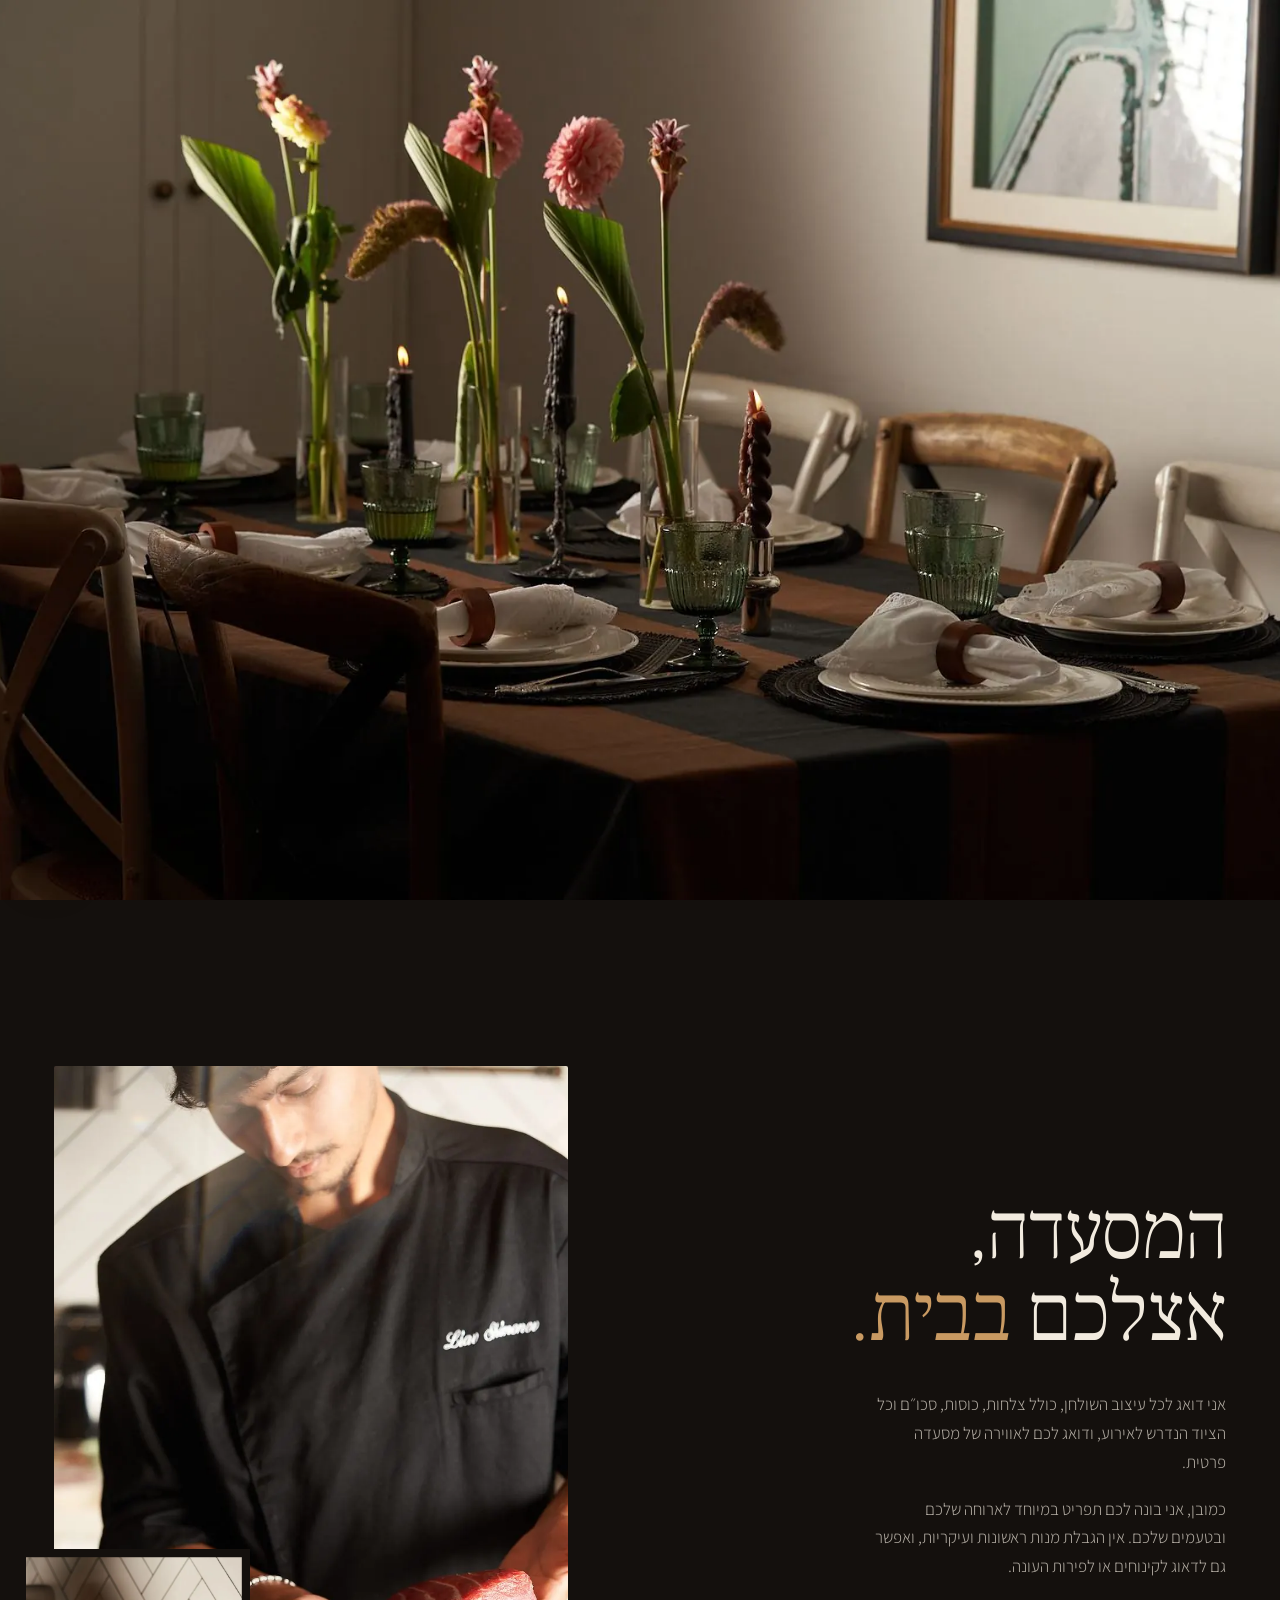
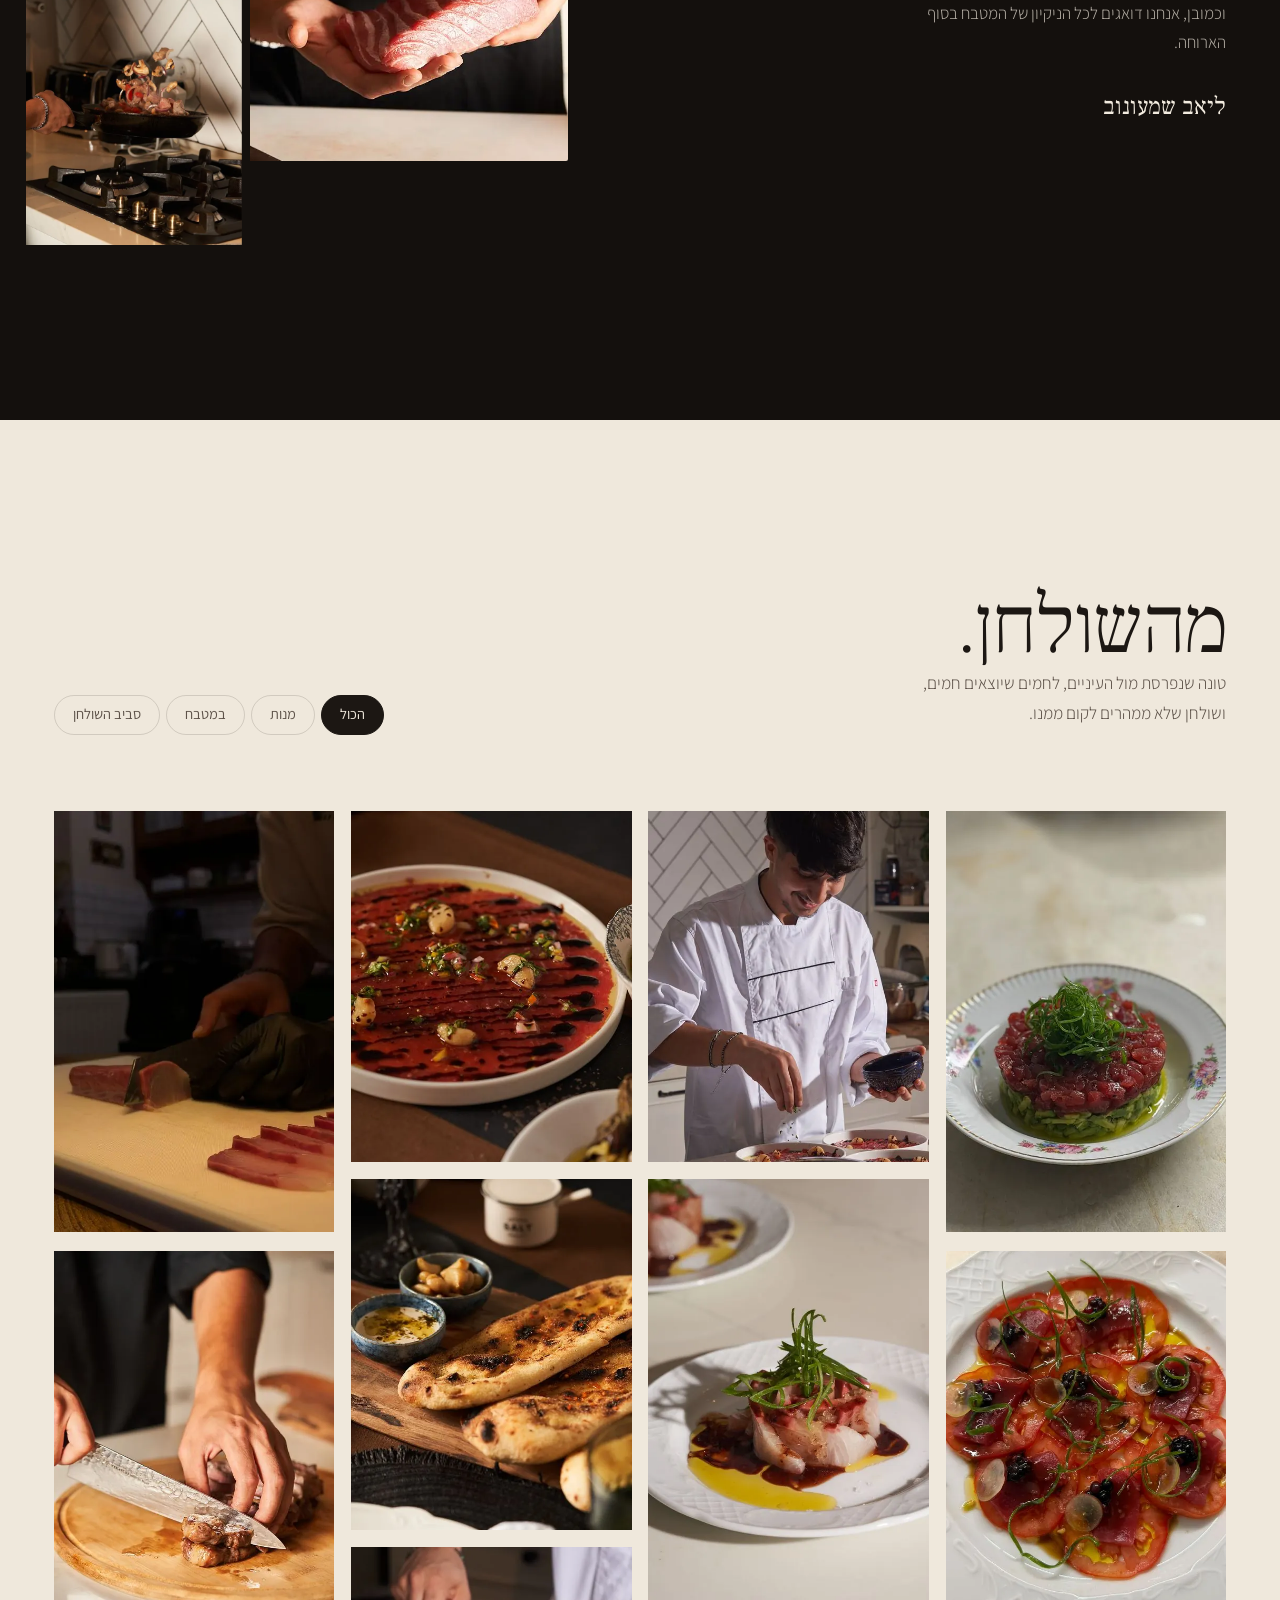
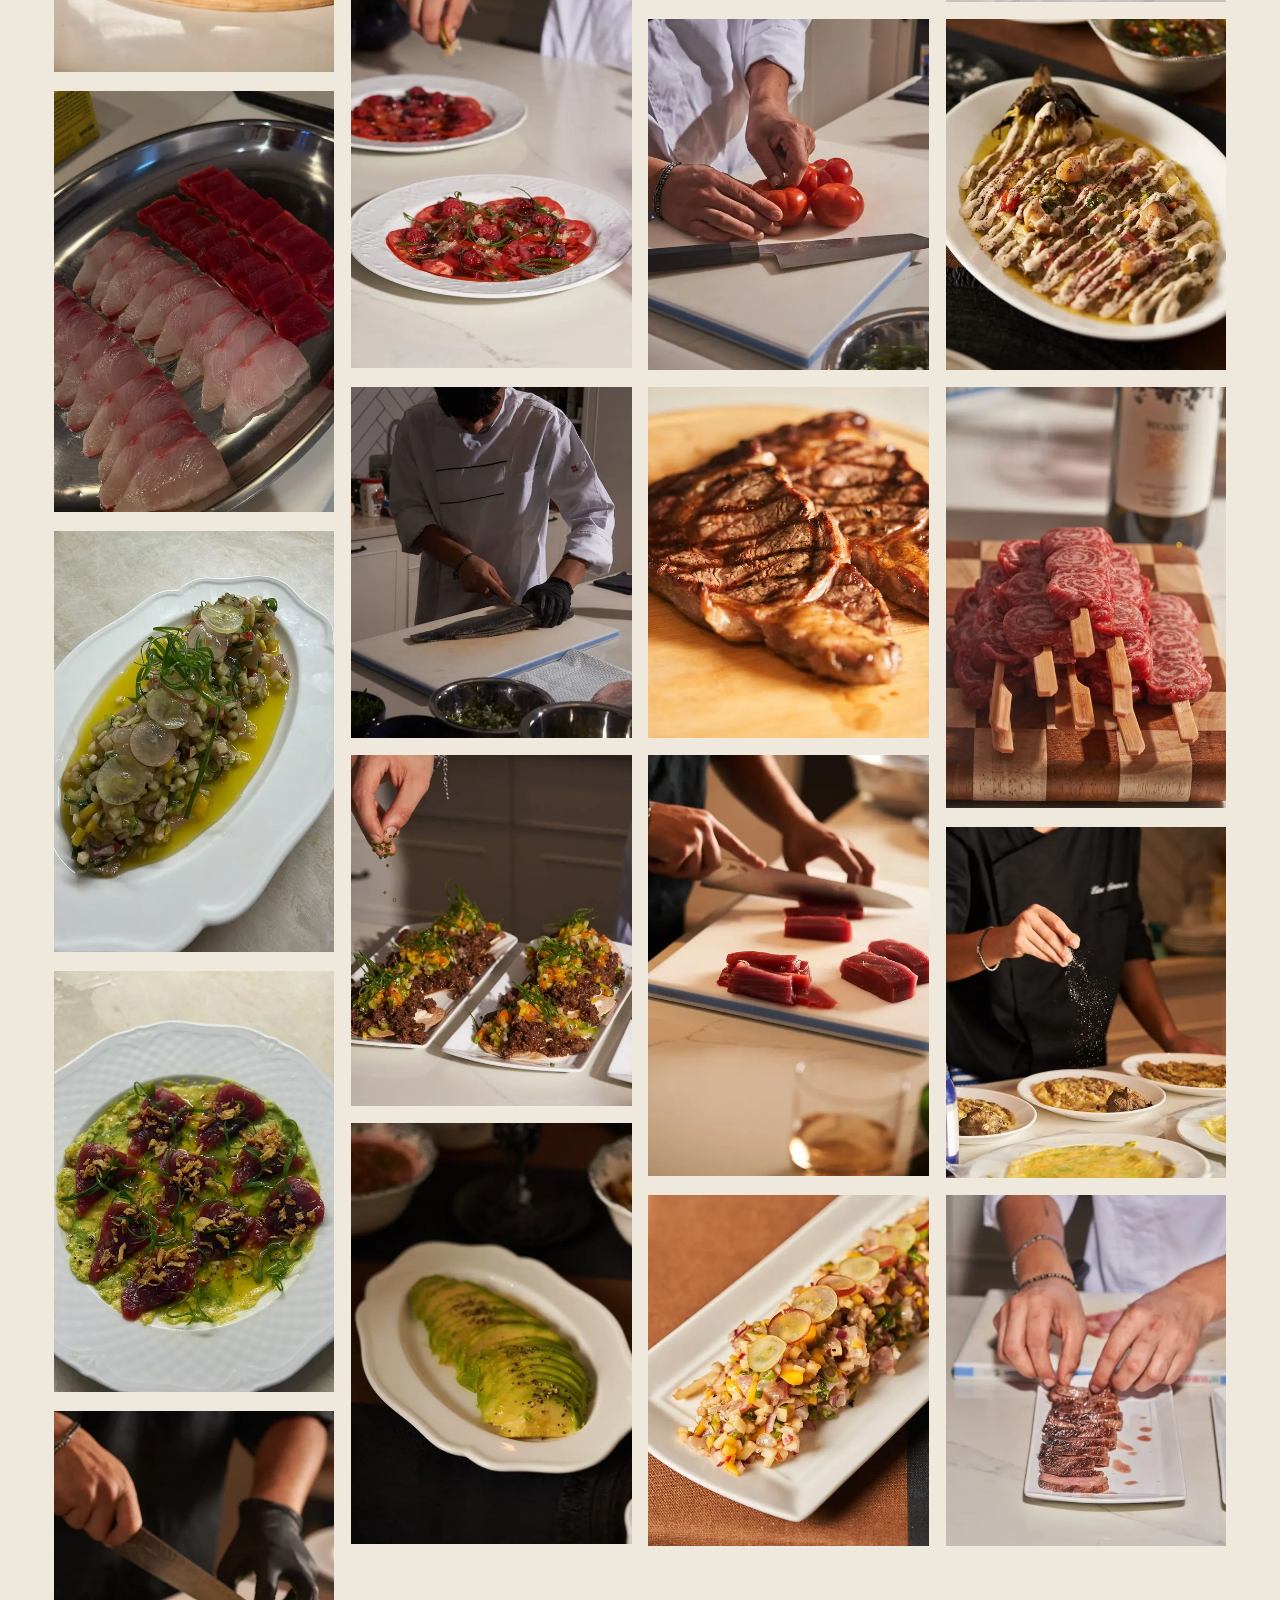
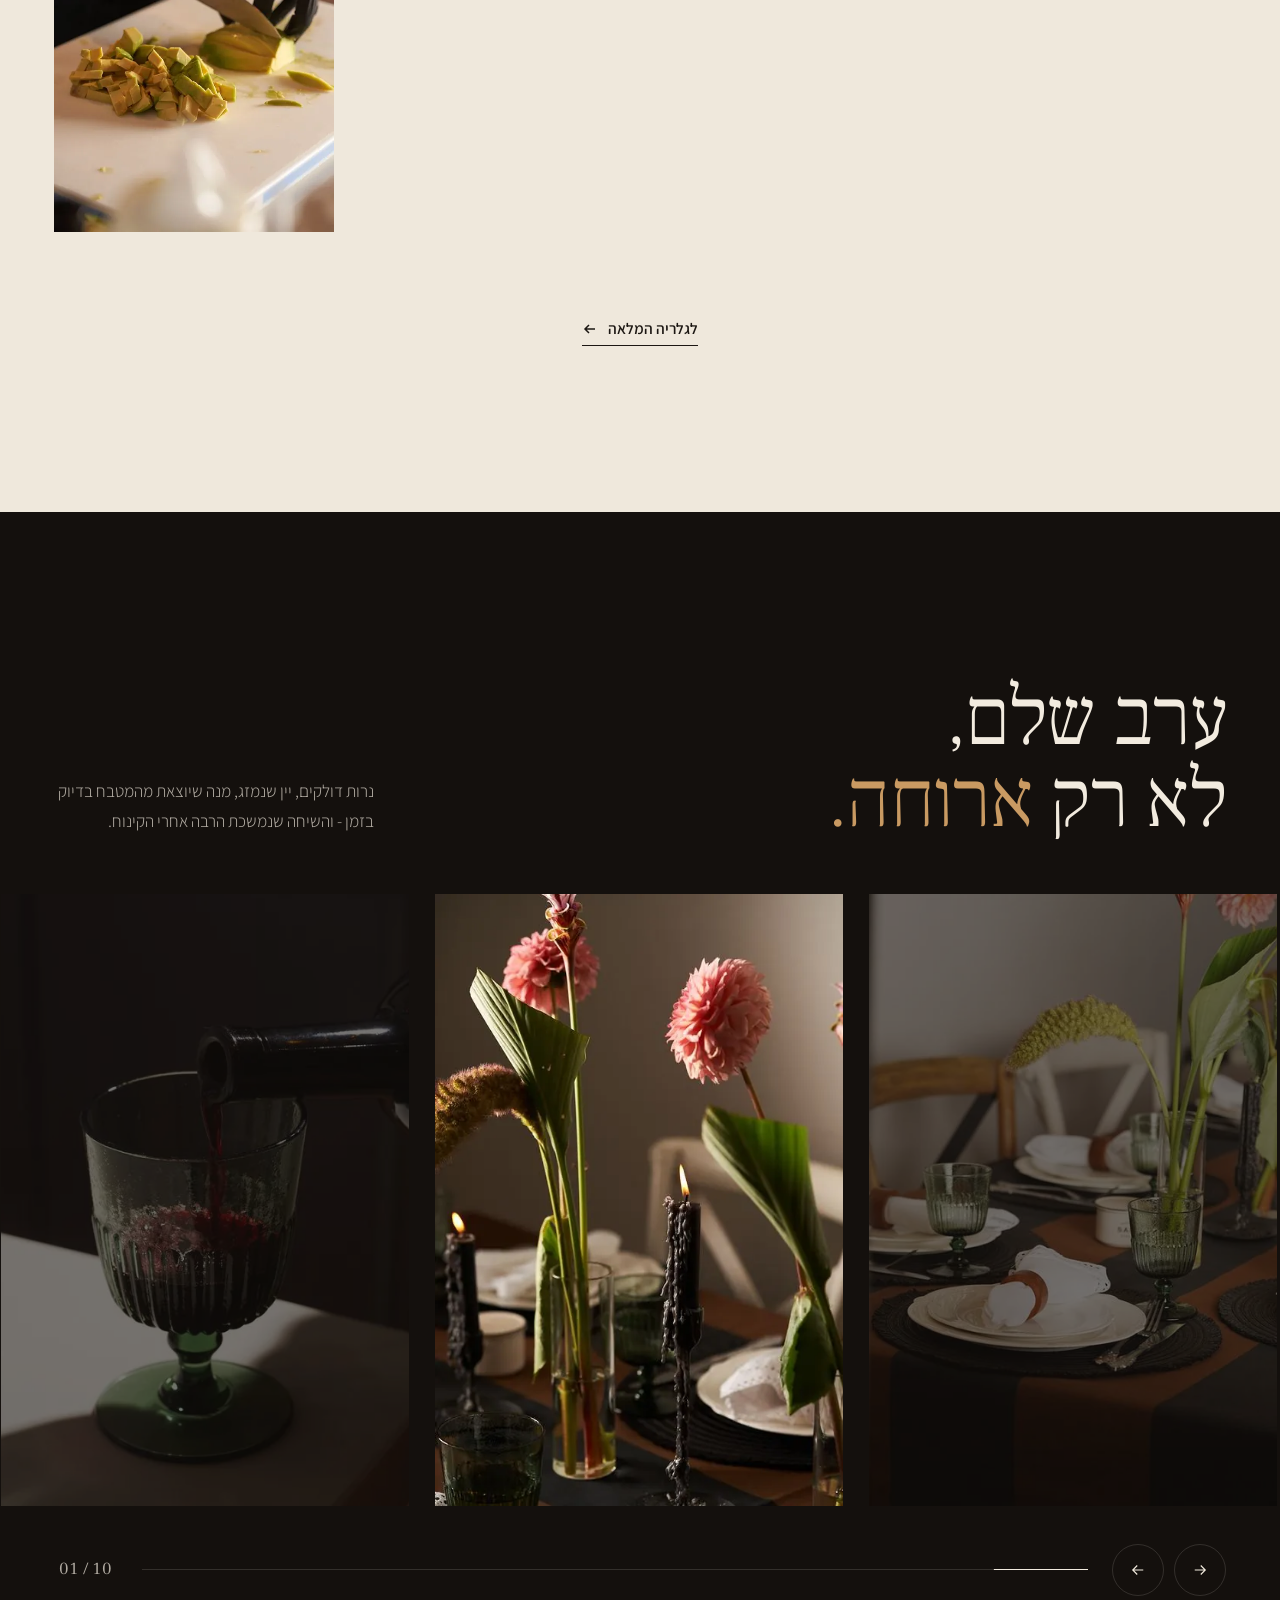
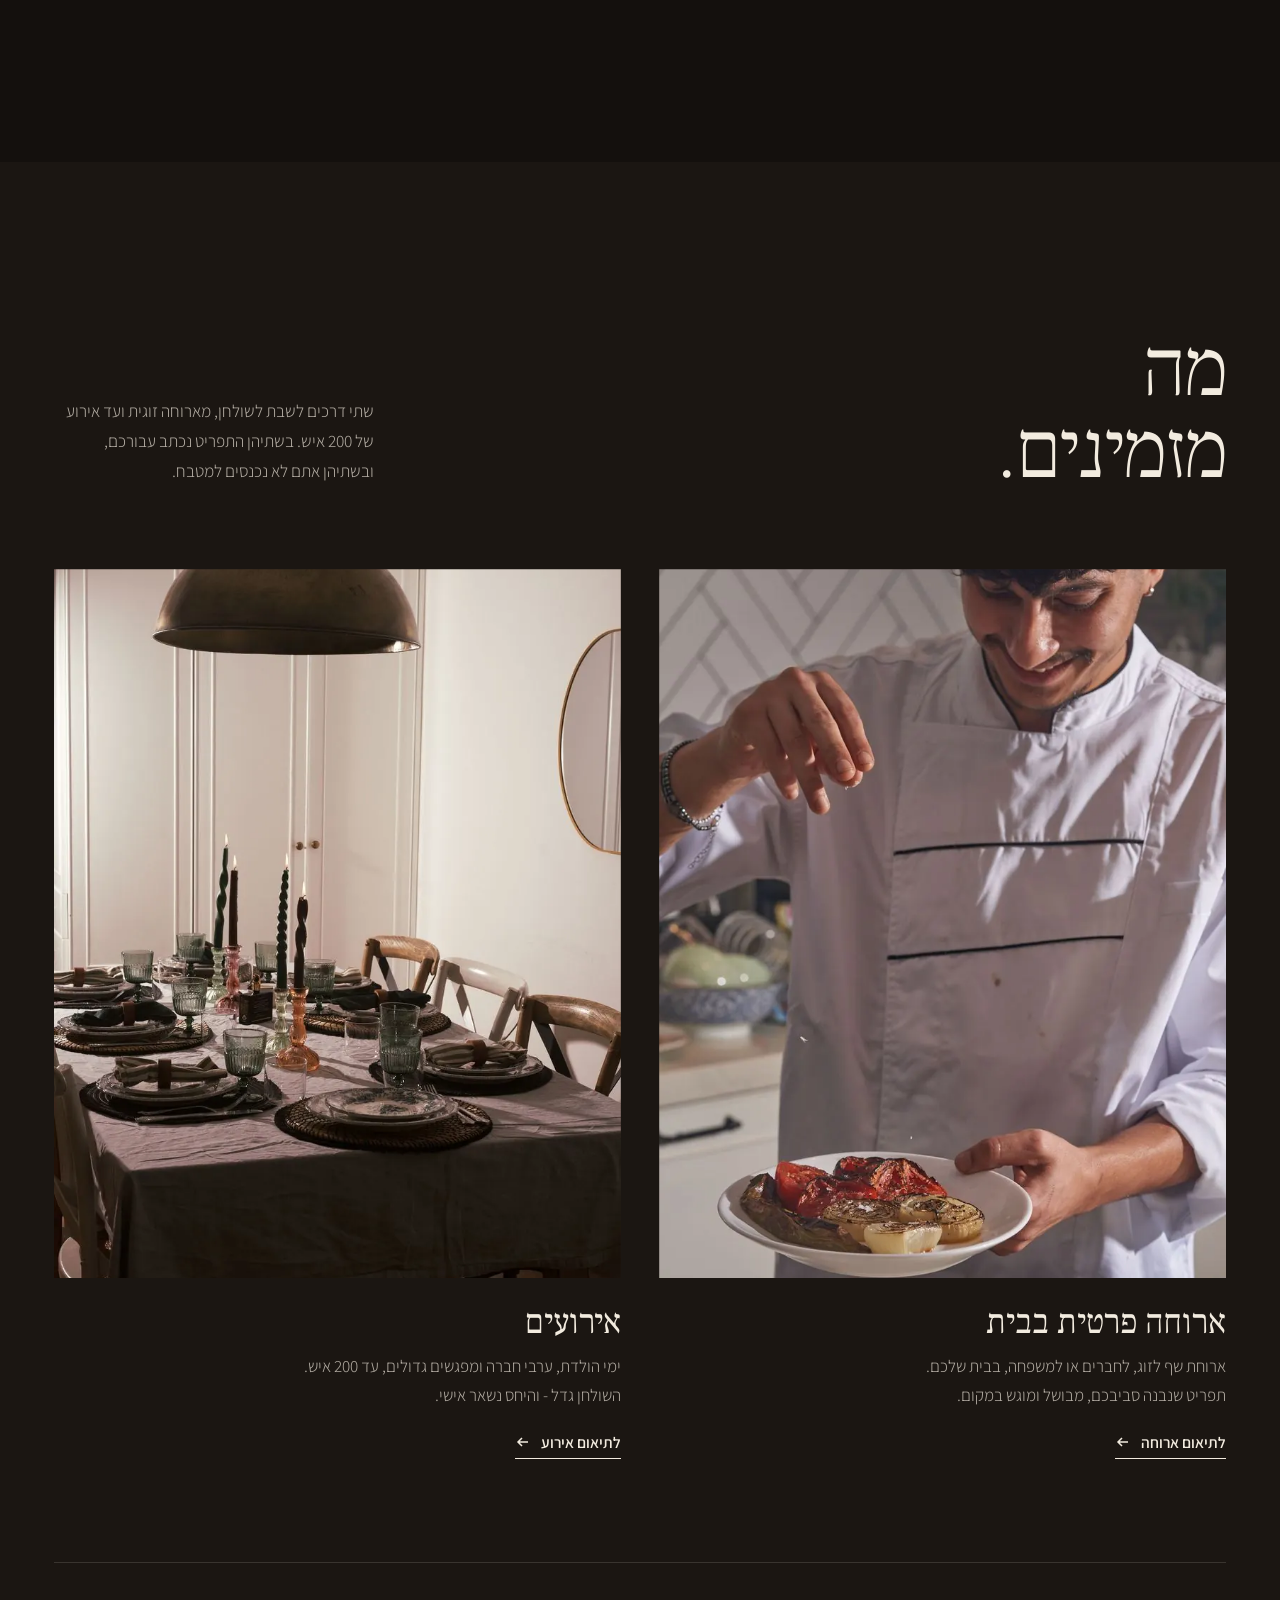
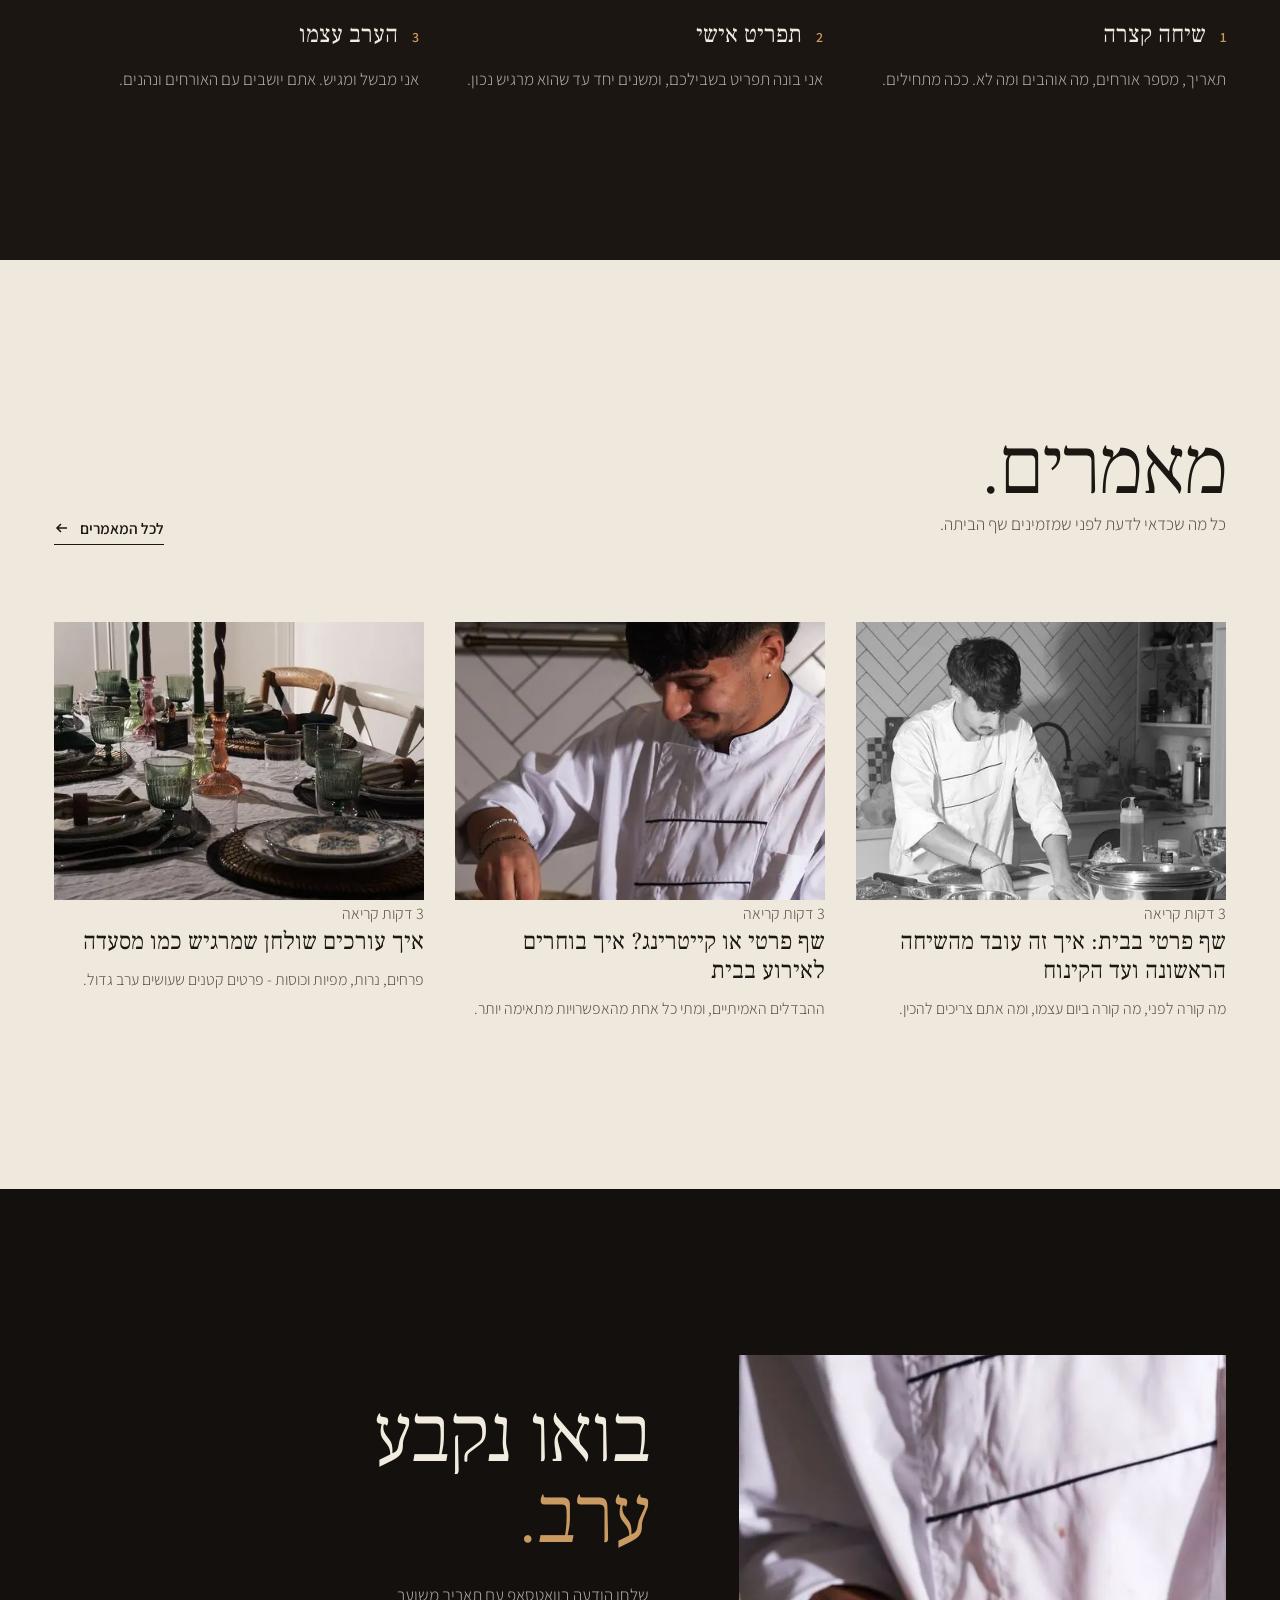
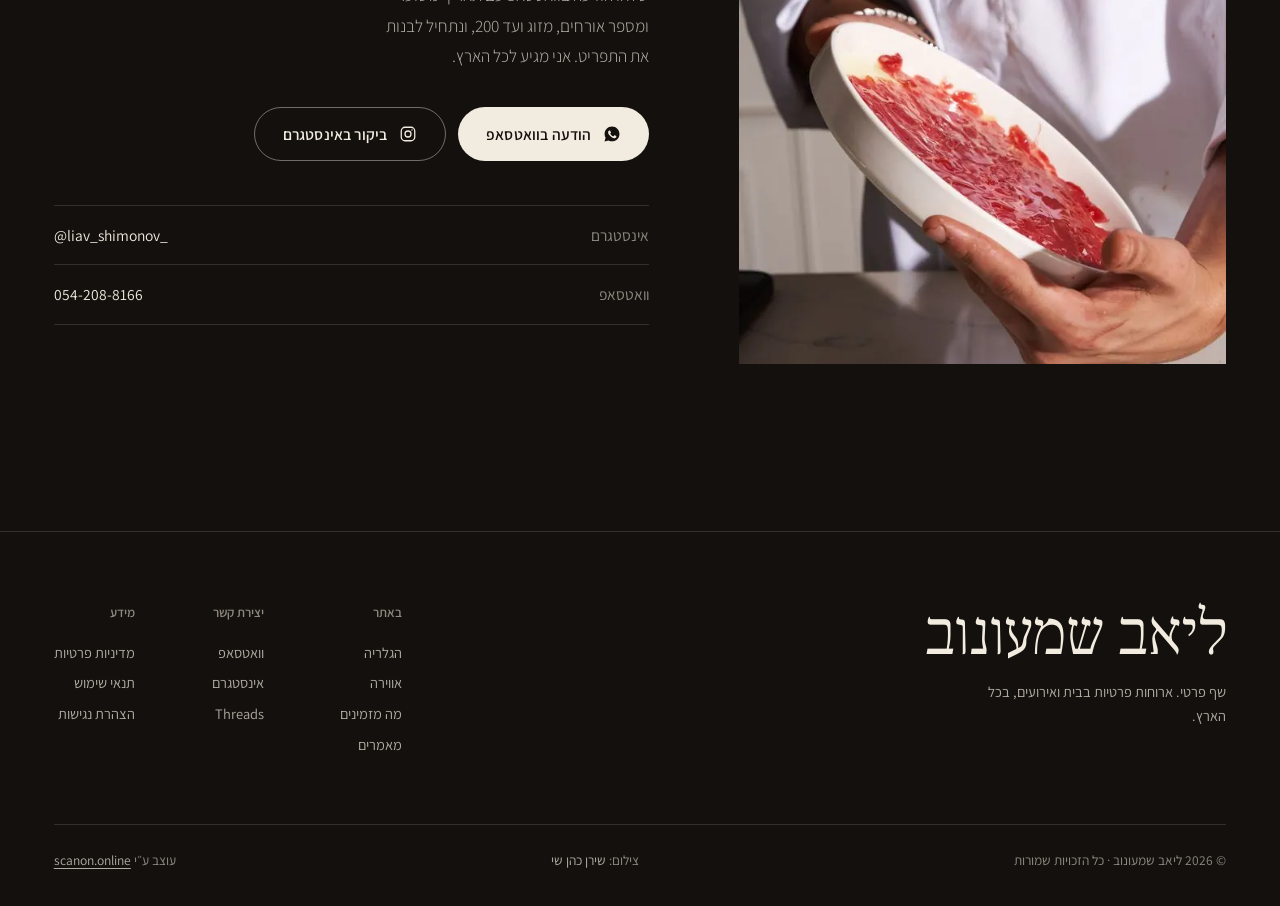
==== commit 155bec03: "Remove the 'שף פרטי' label from the logo, hero line and about signature Co-Authored-By: Claude Opus " ====
--- a/index.html
+++ b/index.html
@@ -57,7 +57,7 @@
 
   <header class="nav" id="nav">
     <div class="shell nav__row">
-      <a href="#top" class="brand"><b>ליאב שמעונוב</b><small>שף פרטי</small></a>
+      <a href="#top" class="brand"><b>ליאב שמעונוב</b></a>
       <nav class="nav__links" aria-label="ניווט ראשי">
         <a href="#gallery">הגלריה</a>
         <a href="#atmosphere">אווירה</a>
@@ -87,7 +87,7 @@
       <div class="shell hero__in">
         <div>
           <h1><span class="ln"><span>ליאב</span></span><span class="ln"><span>שמעונוב</span></span></h1>
-          <p class="hero__sub" data-h="2"><b>שף פרטי.</b> אוכל. אנשים. חוויות.</p>
+          <p class="hero__sub" data-h="2">אוכל. אנשים. חוויות.</p>
           <div class="hero__cta" data-h="3">
             <a href="https://wa.me/972542088166?text=%D7%94%D7%99%D7%99%20%D7%9C%D7%99%D7%90%D7%91%2C%20%D7%90%D7%A9%D7%9E%D7%97%20%D7%9C%D7%A7%D7%91%D7%95%D7%A2%20%D7%A2%D7%A8%D7%91" target="_blank" rel="noopener noreferrer" class="btn btn--light"><svg viewBox="0 0 24 24" fill="currentColor" aria-hidden="true"><path d="M12.04 2C6.58 2 2.13 6.45 2.13 11.91c0 1.75.46 3.45 1.32 4.95L2.05 22l5.25-1.38c1.45.79 3.08 1.21 4.74 1.21 5.46 0 9.91-4.45 9.91-9.91C21.95 6.45 17.5 2 12.04 2zm5.8 14.16c-.24.68-1.42 1.32-1.96 1.36-.5.05-.97.23-3.27-.68-2.77-1.09-4.51-3.92-4.65-4.1-.13-.18-1.11-1.48-1.11-2.82 0-1.34.7-2 .95-2.28.25-.27.54-.34.72-.34h.52c.17 0 .39-.02.61.47.23.55.77 1.9.84 2.04.07.14.11.3.02.48-.09.18-.14.3-.27.46-.14.16-.29.36-.41.48-.14.14-.28.29-.12.56.16.27.71 1.17 1.52 1.9 1.05.93 1.93 1.22 2.2 1.36.27.14.43.11.59-.07.16-.18.68-.79.86-1.07.18-.27.36-.23.61-.14.25.09 1.59.75 1.86.89.27.14.45.2.52.32.07.11.07.66-.17 1.34z"/></svg>
               להזמנת ערב</a>
@@ -108,7 +108,7 @@
           <p class="rv">אני דואג לכל עיצוב השולחן, כולל צלחות, כוסות, סכו״ם וכל הציוד הנדרש לאירוע, ודואג לכם לאווירה של מסעדה פרטית.</p>
           <p class="rv">כמובן, אני בונה לכם תפריט במיוחד לארוחה שלכם ובטעמים שלכם. אין הגבלת מנות ראשונות ועיקריות, ואפשר גם לדאוג לקינוחים או לפירות העונה.</p>
           <p class="rv">וכמובן, אנחנו דואגים לכל הניקיון של המטבח בסוף הארוחה.</p>
-          <div class="about__sig rv"><b>ליאב שמעונוב</b> שף פרטי</div>
+          <div class="about__sig rv"><b>ליאב שמעונוב</b></div>
         </div>
         <div class="about__pics">
           <div class="pic pic--rv pic--par about__main"><img src="assets/img/chef-tuna-800.webp" srcset="assets/img/chef-tuna-800.webp 533w, assets/img/chef-tuna-1400.webp 933w" sizes="(max-width:900px) 92vw, 44vw" alt="ליאב במעיל שף שחור מחזיק נתח טונה טרי במטבח" loading="lazy" /></div>
